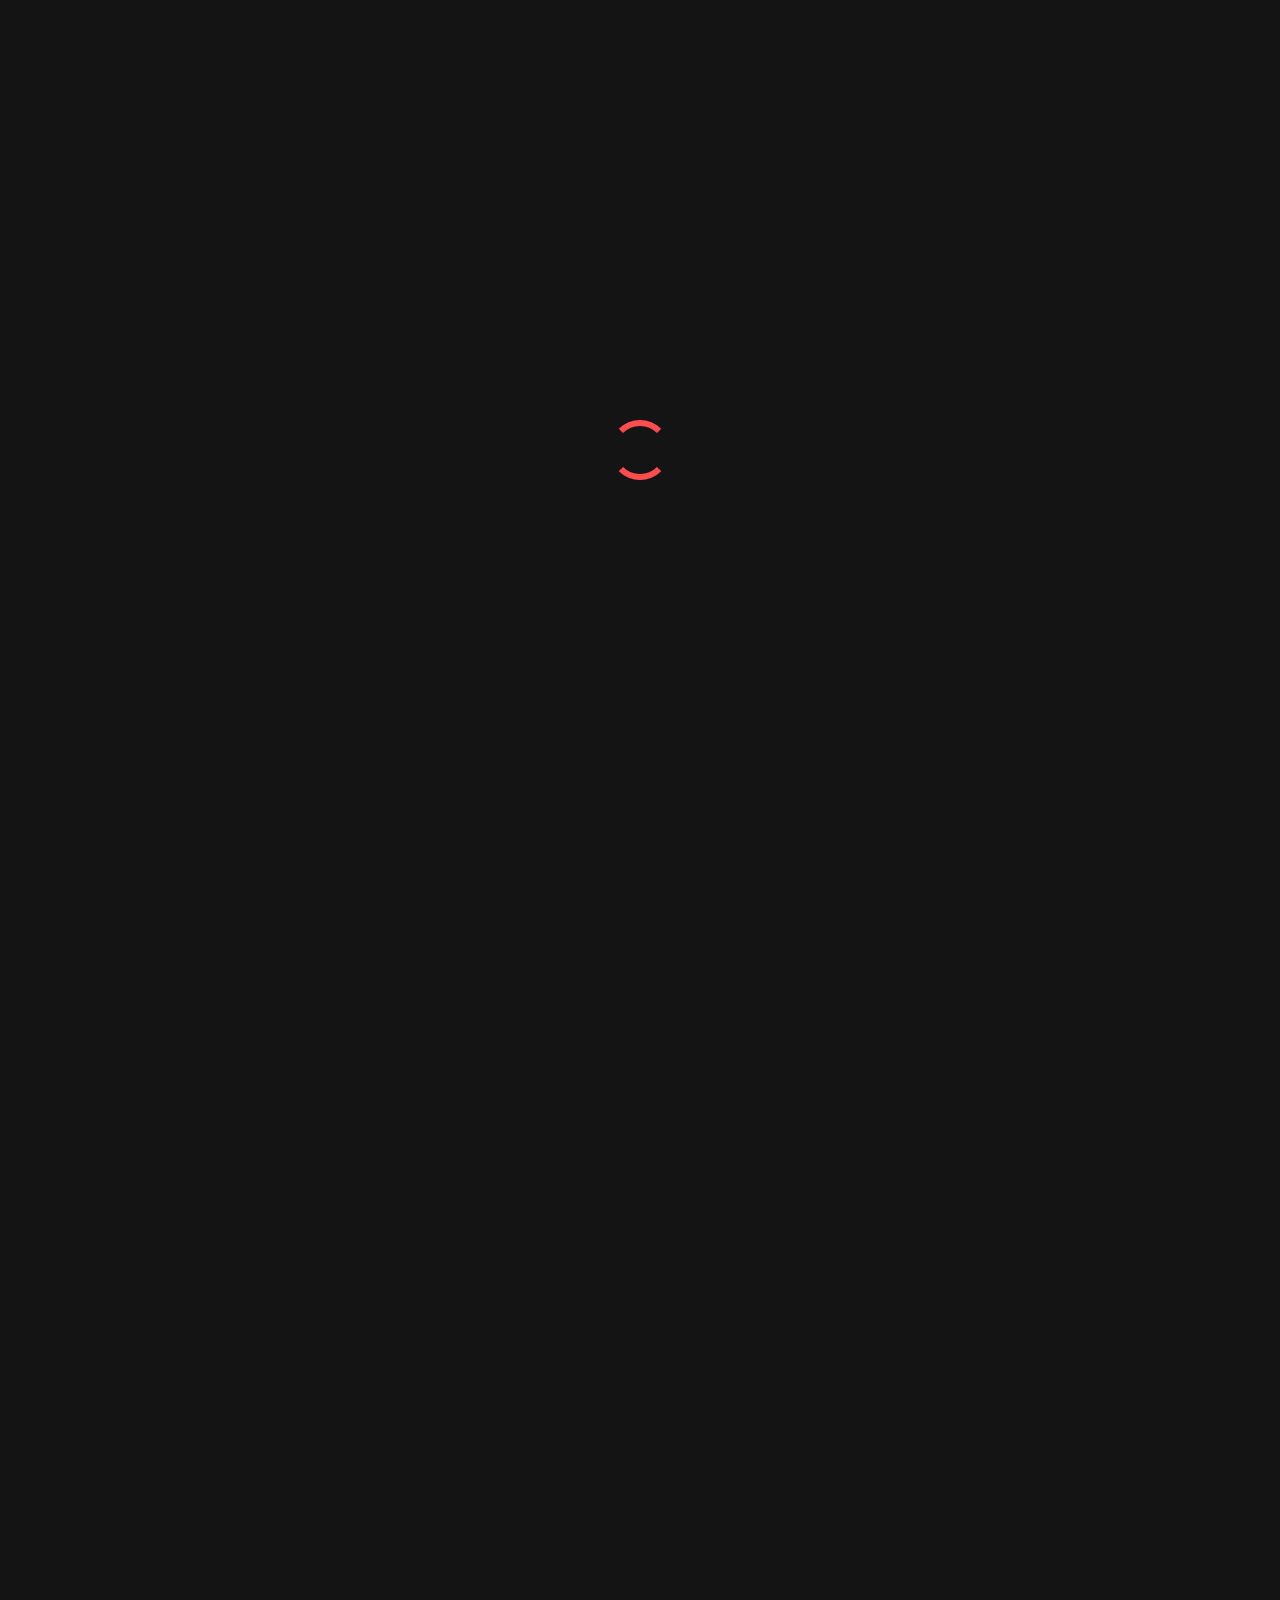
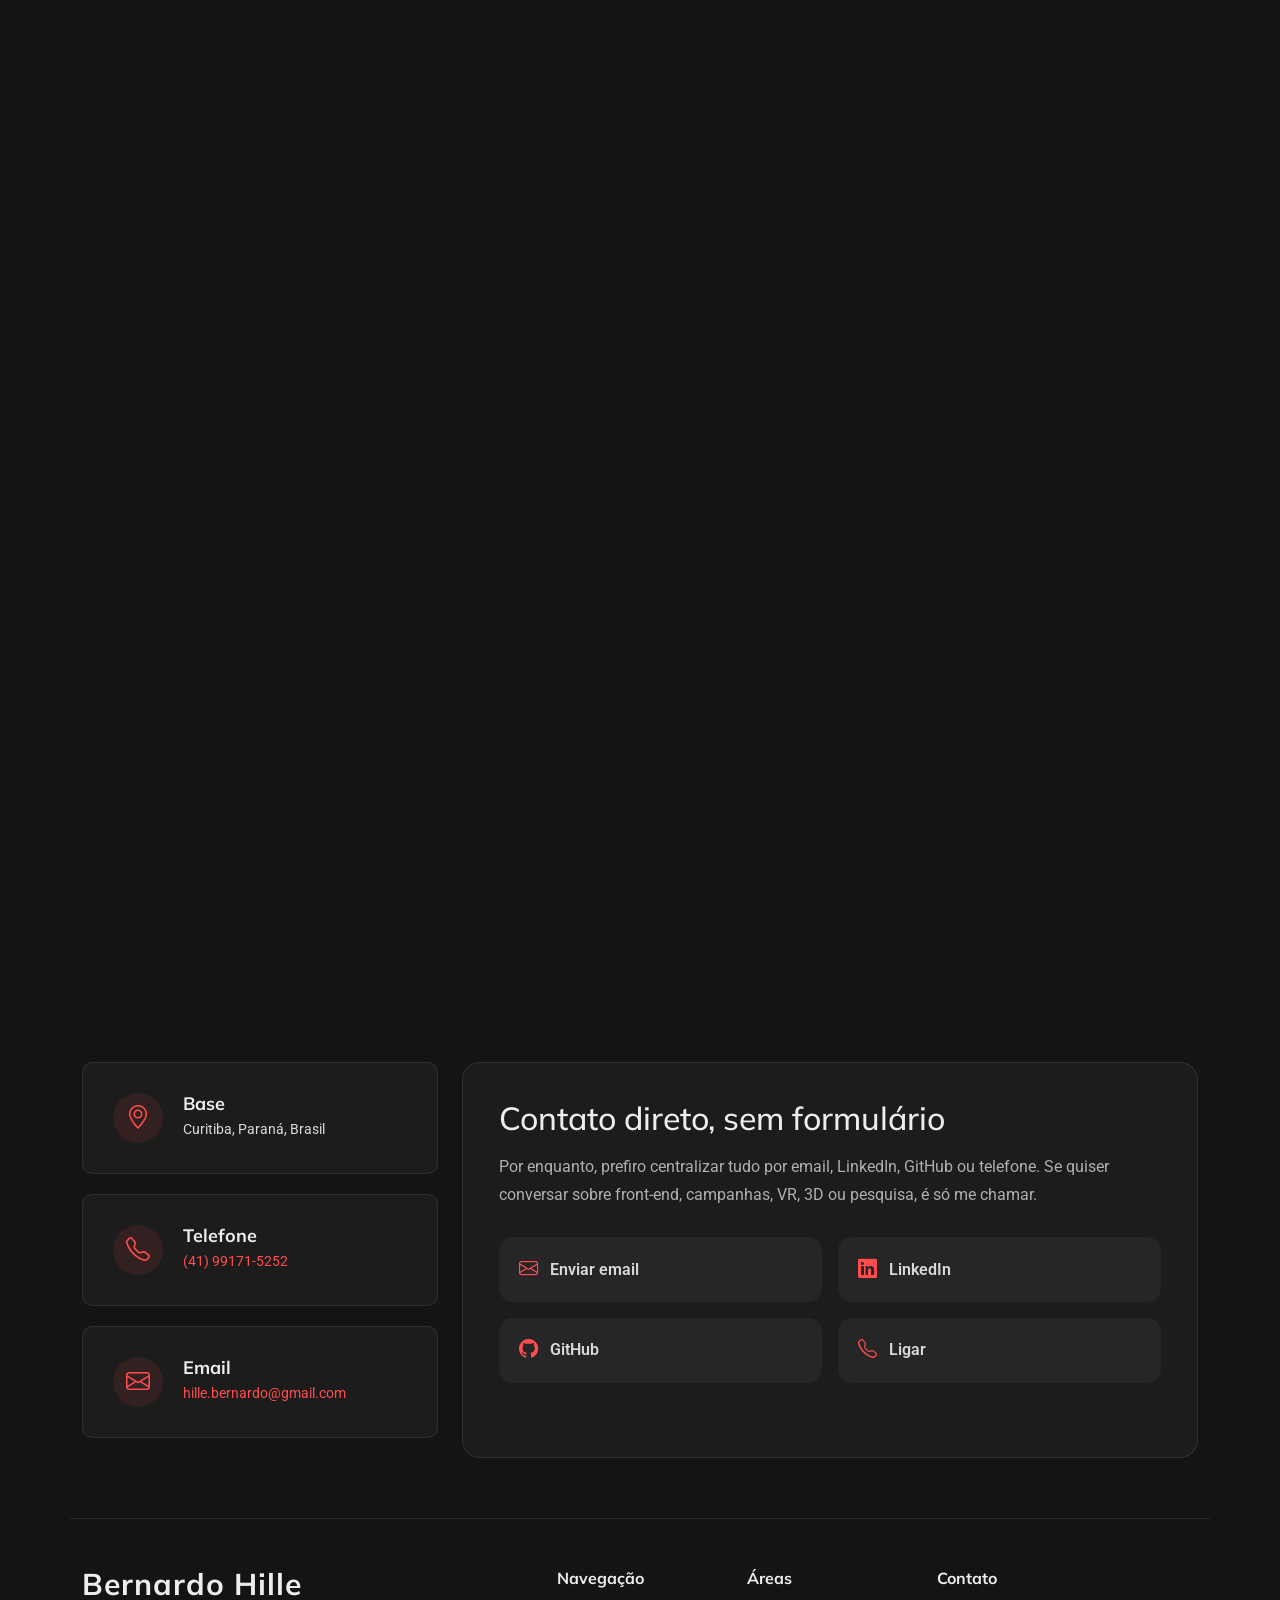
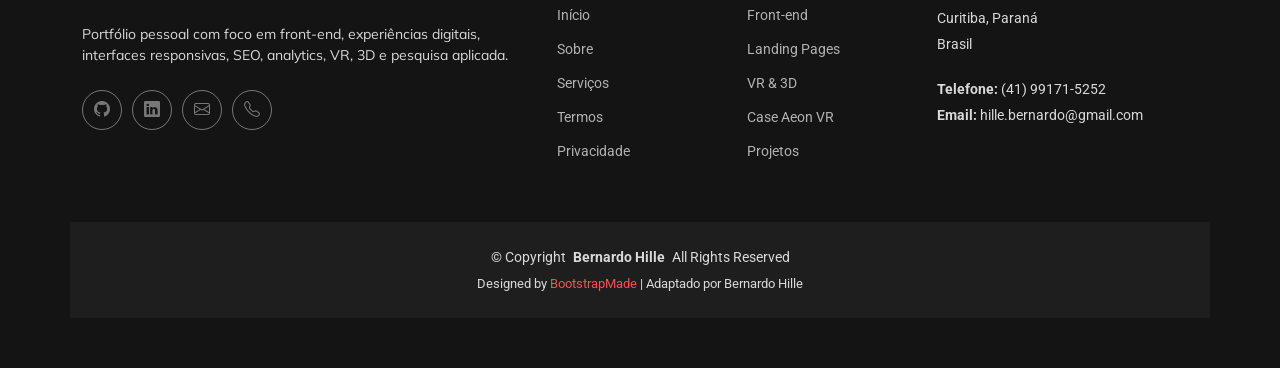
==== index.html @ 758494ef "Migra portfólio para estrutura estática completa Organiza assets, páginas auxiliares, vendors e case" ====
<!DOCTYPE html>
<html lang="pt-BR">

<head>
  <meta charset="utf-8">
  <meta content="width=device-width, initial-scale=1.0" name="viewport">
  <title>Bernardo Hille | Portfólio</title>
  <meta name="description" content="Portfólio de Bernardo Hille, desenvolvedor front-end com foco em React, Next.js, experiências web, VR, 3D e pesquisa aplicada.">
  <meta name="keywords" content="Bernardo Hille, portfólio, front-end, React, Next.js, VR, 3D, SEO, analytics">

  <link href="assets/img/favicon.png" rel="icon">
  <link href="assets/img/apple-touch-icon.png" rel="apple-touch-icon">

  <link href="https://fonts.googleapis.com" rel="preconnect">
  <link href="https://fonts.gstatic.com" rel="preconnect" crossorigin>
  <link href="https://fonts.googleapis.com/css2?family=Roboto:ital,wght@0,100;0,300;0,400;0,500;0,700;0,900;1,100;1,300;1,400;1,500;1,700;1,900&family=Raleway:ital,wght@0,100;0,200;0,300;0,400;0,500;0,600;0,700;0,800;0,900;1,100;1,200;1,300;1,400;1,500;1,600;1,700;1,800;1,900&family=Mulish:ital,wght@0,200;0,300;0,400;0,500;0,600;0,700;0,800;0,900;1,200;1,300;1,400;1,500;1,600;1,700;1,800;1,900&display=swap" rel="stylesheet">

  <link href="assets/vendor/bootstrap/css/bootstrap.min.css" rel="stylesheet">
  <link href="assets/vendor/bootstrap-icons/bootstrap-icons.css" rel="stylesheet">
  <link href="assets/vendor/aos/aos.css" rel="stylesheet">
  <link href="assets/vendor/glightbox/css/glightbox.min.css" rel="stylesheet">
  <link href="assets/vendor/swiper/swiper-bundle.min.css" rel="stylesheet">
  <link href="assets/css/main.css" rel="stylesheet">

  <!-- =======================================================
  * Template Name: Craftivo
  * Template URL: https://bootstrapmade.com/craftivo-bootstrap-portfolio-template/
  * Updated: Oct 04 2025 with Bootstrap v5.3.8
  * Author: BootstrapMade.com
  * License: https://bootstrapmade.com/license/
  ======================================================== -->
</head>

<body class="index-page">

  <header id="header" class="header d-flex align-items-center fixed-top">
    <div class="container-fluid container-xl position-relative d-flex align-items-center">

      <a href="index.html" class="logo d-flex align-items-center me-auto">
        <h1 class="sitename">Bernardo Hille</h1>
      </a>

      <nav id="navmenu" class="navmenu">
        <ul>
          <li><a href="#hero" class="active">Início</a></li>
          <li><a href="#about">Sobre</a></li>
          <li><a href="#resume">Experiência</a></li>
          <li><a href="#services">Serviços</a></li>
          <li><a href="#portfolio">Projetos</a></li>
          <li><a href="#contact">Contato</a></li>
        </ul>
        <i class="mobile-nav-toggle d-xl-none bi bi-list"></i>
      </nav>

      <a class="btn-getstarted" href="#contact">Falar comigo</a>

    </div>
  </header>

  <main class="main">

    <section id="hero" class="hero section dark-background">
      <img src="assets/img/profile/bernardo-hero.png" alt="Bernardo Hille" data-aos="fade-in">

      <div class="container" data-aos="fade-up" data-aos-delay="100">
        <div class="row justify-content-center">
          <div class="col-lg-8 text-center">
            <h2>Bernardo Hille</h2>
            <p>Sou <span class="typed" data-typed-items="Desenvolvedor Front-end, especialista em React e Next.js, criador de experiências web e VR, pesquisador em 3D"></span><span class="typed-cursor" aria-hidden="true"></span></p>
            <div class="social-links">
              <a href="https://github.com/BernardoHille" target="_blank" rel="noreferrer"><i class="bi bi-github"></i></a>
              <a href="https://www.linkedin.com/in/bernardo-hille-b440221bb/" target="_blank" rel="noreferrer"><i class="bi bi-linkedin"></i></a>
              <a href="mailto:hille.bernardo@gmail.com"><i class="bi bi-envelope"></i></a>
              <a href="tel:+5541991715252"><i class="bi bi-telephone"></i></a>
            </div>
          </div>
        </div>
      </div>
    </section>

    <section id="about" class="about section">
      <div class="container section-title" data-aos="fade-up">
        <span class="subtitle">Sobre mim</span>
        <h2>Sobre mim</h2>
        <p>Desenvolvedor front-end com foco em interfaces responsivas, performance, SEO, analytics e experiências digitais que conectam produto, pesquisa e interatividade.</p>
      </div>

      <div class="container" data-aos="fade-up" data-aos-delay="100">
        <div class="row gy-5">
          <div class="col-lg-4" data-aos="zoom-in" data-aos-delay="150">
            <div class="profile-card">
              <div class="profile-header">
                <div class="profile-avatar">
                  <img src="assets/img/profile/bernardo-profile.png" class="img-fluid" alt="Bernardo Hille">
                  <div class="status-indicator"></div>
                </div>
                <h3>Bernardo Hille</h3>
                <span class="role">Front-end Developer &amp; Game Designer</span>
              </div>

              <div class="profile-stats">
                <div class="stat-item">
                  <h4>7</h4>
                  <p>Projetos em destaque</p>
                </div>
                <div class="stat-item">
                  <h4>3+</h4>
                  <p>Anos de experiência</p>
                </div>
                <div class="stat-item">
                  <h4>2</h4>
                  <p>Pesquisas científicas</p>
                </div>
              </div>

              <div class="profile-actions">
                <a href="#contact" class="btn-primary"><i class="bi bi-clock-history"></i> CV em breve</a>
                <a href="#contact" class="btn-secondary"><i class="bi bi-envelope"></i> Contato</a>
              </div>

              <div class="social-connect">
                <a href="https://www.linkedin.com/in/bernardo-hille-b440221bb/" target="_blank" rel="noreferrer"><i class="bi bi-linkedin"></i></a>
                <a href="https://github.com/BernardoHille" target="_blank" rel="noreferrer"><i class="bi bi-github"></i></a>
                <a href="mailto:hille.bernardo@gmail.com"><i class="bi bi-envelope"></i></a>
                <a href="tel:+5541991715252"><i class="bi bi-telephone"></i></a>
              </div>
            </div>
          </div>

          <div class="col-lg-8" data-aos="fade-left" data-aos-delay="200">
            <div class="content-wrapper">
              <div class="bio-section">
                <div class="section-tag">Perfil</div>
                <h2>Construindo experiências digitais para web, VR e pesquisa aplicada</h2>
                <p>Construo interfaces responsivas e de alta performance. Na AeonVR, desenvolvo experiências web e VR com React, Next.js, integrações com APIs e fluxos conectados a dados em tempo real.</p>
                <p>Na UFPR, pesquiso Gaussian Splatting e fotogrametria 3D, conectando desenvolvimento front-end, computação gráfica e projetos acadêmicos com aplicação prática.</p>
              </div>

              <div class="details-grid">
                <div class="detail-item" data-aos="fade-up" data-aos-delay="250">
                  <i class="bi bi-briefcase"></i>
                  <div class="detail-content">
                    <span>Experiência</span>
                    <strong>3+ anos</strong>
                  </div>
                </div>

                <div class="detail-item" data-aos="fade-up" data-aos-delay="300">
                  <i class="bi bi-mortarboard"></i>
                  <div class="detail-content">
                    <span>Formação</span>
                    <strong>UFPR e PUCPR</strong>
                  </div>
                </div>

                <div class="detail-item" data-aos="fade-up" data-aos-delay="350">
                  <i class="bi bi-geo-alt"></i>
                  <div class="detail-content">
                    <span>Base</span>
                    <strong>Curitiba, Paraná</strong>
                  </div>
                </div>

                <div class="detail-item" data-aos="fade-up" data-aos-delay="100">
                  <i class="bi bi-envelope"></i>
                  <div class="detail-content">
                    <span>Email</span>
                    <strong>hille.bernardo@gmail.com</strong>
                  </div>
                </div>

                <div class="detail-item" data-aos="fade-up" data-aos-delay="150">
                  <i class="bi bi-phone"></i>
                  <div class="detail-content">
                    <span>Telefone</span>
                    <strong>(41) 99171-5252</strong>
                  </div>
                </div>

                <div class="detail-item" data-aos="fade-up" data-aos-delay="200">
                  <i class="bi bi-calendar-check"></i>
                  <div class="detail-content">
                    <span>Disponibilidade</span>
                    <strong>Disponível para oportunidades</strong>
                  </div>
                </div>
              </div>

              <div class="skills-showcase" data-aos="fade-up" data-aos-delay="250">
                <div class="section-tag">Core Skills</div>
                <h3>Competências técnicas</h3>

                <div class="skills-list skills-animation">
                  <div class="skill-item">
                    <div class="skill-info">
                      <span class="skill-name">React &amp; Next.js</span>
                      <span class="skill-percent">95%</span>
                    </div>
                    <div class="progress">
                      <div class="progress-bar" role="progressbar" aria-valuenow="95" aria-valuemin="0" aria-valuemax="100"></div>
                    </div>
                  </div>

                  <div class="skill-item">
                    <div class="skill-info">
                      <span class="skill-name">TypeScript &amp; APIs REST</span>
                      <span class="skill-percent">90%</span>
                    </div>
                    <div class="progress">
                      <div class="progress-bar" role="progressbar" aria-valuenow="90" aria-valuemin="0" aria-valuemax="100"></div>
                    </div>
                  </div>

                  <div class="skill-item">
                    <div class="skill-info">
                      <span class="skill-name">SEO &amp; Analytics</span>
                      <span class="skill-percent">88%</span>
                    </div>
                    <div class="progress">
                      <div class="progress-bar" role="progressbar" aria-valuenow="88" aria-valuemin="0" aria-valuemax="100"></div>
                    </div>
                  </div>

                  <div class="skill-item">
                    <div class="skill-info">
                      <span class="skill-name">VR, Unreal Engine &amp; Blender</span>
                      <span class="skill-percent">85%</span>
                    </div>
                    <div class="progress">
                      <div class="progress-bar" role="progressbar" aria-valuenow="85" aria-valuemin="0" aria-valuemax="100"></div>
                    </div>
                  </div>

                  <div class="skill-item">
                    <div class="skill-info">
                      <span class="skill-name">Firebase, SQL &amp; Prisma</span>
                      <span class="skill-percent">82%</span>
                    </div>
                    <div class="progress">
                      <div class="progress-bar" role="progressbar" aria-valuenow="82" aria-valuemin="0" aria-valuemax="100"></div>
                    </div>
                  </div>
                </div>
              </div>
            </div>
          </div>
        </div>
      </div>
    </section>

    <section id="resume" class="resume section">
      <div class="container section-title" data-aos="fade-up">
        <span class="subtitle">Experiência</span>
        <h2>Experiência &amp; formação</h2>
        <p>Minha trajetória mistura front-end de produção, marketing digital, documentação técnica, realidade virtual e pesquisa acadêmica aplicada.</p>
      </div>

      <div class="container" data-aos="fade-up" data-aos-delay="100">
        <div class="row gy-5">
          <div class="col-lg-6">
            <div class="experience-section">
              <div class="section-header" data-aos="fade-right" data-aos-delay="200">
                <div class="header-content">
                  <span class="section-badge">Experiência</span>
                  <h2>Jornada profissional</h2>
                  <p>Projetos com foco em interfaces robustas, campanhas digitais, integrações com APIs e experiências imersivas.</p>
                </div>
              </div>

              <div class="experience-cards">
                <div class="exp-card featured" data-aos="zoom-in" data-aos-delay="300">
                  <div class="card-header">
                    <div class="company-logo">
                      <i class="bi bi-badge-vr"></i>
                    </div>
                    <div class="period-badge">Atual</div>
                  </div>
                  <div class="card-body">
                    <h3>Desenvolvedor Front-end</h3>
                    <p class="company-name">Aeon VR - Curitiba, PR</p>
                    <span class="duration">Novembro 2024 - Presente</span>
                    <p class="description">Interfaces em Next.js + React, autenticação, consumo de dados, experiências VR imersivas com Unreal Engine 5 e integração com Firebase Realtime Database.</p>
                    <div class="skills-tags">
                      <span class="skill-tag">Next.js</span>
                      <span class="skill-tag">React</span>
                      <span class="skill-tag">UE5</span>
                    </div>
                  </div>
                </div>

                <div class="exp-card" data-aos="zoom-in" data-aos-delay="350">
                  <div class="card-header">
                    <div class="company-logo">
                      <i class="bi bi-megaphone"></i>
                    </div>
                  </div>
                  <div class="card-body">
                    <h3>Desenvolvedor Front-end</h3>
                    <p class="company-name">Ninho Digital | Agência - Remoto</p>
                    <span class="duration">Dezembro 2023 - Novembro 2024</span>
                    <p class="description">Criação de landing pages e hotsites para clientes como Sistema Positivo, Kalunga e Mercado Livre, com foco em performance, SEO e analytics.</p>
                  </div>
                </div>

                <div class="exp-card" data-aos="zoom-in" data-aos-delay="400">
                  <div class="card-header">
                    <div class="company-logo">
                      <i class="bi bi-journal-text"></i>
                    </div>
                  </div>
                  <div class="card-body">
                    <h3>Suporte de TI | Documentação</h3>
                    <p class="company-name">CIGAM Software de Gestão - Remoto</p>
                    <span class="duration">Junho 2023 - Dezembro 2023</span>
                    <p class="description">Produção de manuais, tutoriais, suporte técnico e padronização de fluxos para um dos maiores ERPs do Brasil.</p>
                  </div>
                </div>

                <div class="exp-card" data-aos="zoom-in" data-aos-delay="450">
                  <div class="card-header">
                    <div class="company-logo">
                      <i class="bi bi-window"></i>
                    </div>
                  </div>
                  <div class="card-body">
                    <h3>Desenvolvedor Front-end</h3>
                    <p class="company-name">THS Distribuidora - Curitiba, PR</p>
                    <span class="duration">Março 2022 - Maio 2023</span>
                    <p class="description">Manutenção de páginas e sistemas internos com foco em UI, responsividade e integração de formulários.</p>
                  </div>
                </div>
              </div>
            </div>
          </div>

          <div class="col-lg-6">
            <div class="education-section">
              <div class="section-header" data-aos="fade-left" data-aos-delay="200">
                <div class="header-content">
                  <span class="section-badge">Formação</span>
                  <h2>Base acadêmica e pesquisa</h2>
                  <p>Formação em computação gráfica e mídia digital, com projetos que conectam front-end, VR, fotogrametria e digitalização 3D.</p>
                </div>
              </div>

              <div class="education-timeline" data-aos="fade-left" data-aos-delay="300">
                <div class="timeline-track">
                  <div class="timeline-item">
                    <div class="timeline-marker">
                      <i class="bi bi-mortarboard-fill"></i>
                    </div>
                    <div class="timeline-content">
                      <div class="education-meta">
                        <span class="year-range">Fev 2023 - Presente</span>
                        <span class="degree-level">Graduação</span>
                      </div>
                      <h4>UFPR</h4>
                      <p class="institution">Bacharelado em Expressão Gráfica - Computação Gráfica e Mídia Digital</p>
                      <p class="description">Laboratório de Metaverso, programação, pesquisa e foco paralelo em desenvolvimento front-end com React, Next.js e TypeScript.</p>
                    </div>
                  </div>

                  <div class="timeline-item">
                    <div class="timeline-marker">
                      <i class="bi bi-book"></i>
                    </div>
                    <div class="timeline-content">
                      <div class="education-meta">
                        <span class="year-range">Fev 2018 - Nov 2020</span>
                        <span class="degree-level">Técnico</span>
                      </div>
                      <h4>PUCPR</h4>
                      <p class="institution">Técnico em Informática</p>
                      <p class="description">Formação técnica, robótica de combate e TCC premiado com Smart Vending Machine usando JavaScript e SQL.</p>
                    </div>
                  </div>

                  <div class="timeline-item">
                    <div class="timeline-marker">
                      <i class="bi bi-patch-check-fill"></i>
                    </div>
                    <div class="timeline-content">
                      <div class="education-meta">
                        <span class="year-range">Pesquisa</span>
                        <span class="degree-level">IC</span>
                      </div>
                      <h4>Gaussian Splatting para laboratórios industriais</h4>
                      <p class="institution">UFPR</p>
                      <p class="description">Digitalização de ambientes industriais e estudos aplicados com foco em captura 3D e preservação digital.</p>
                    </div>
                  </div>

                  <div class="timeline-item">
                    <div class="timeline-marker">
                      <i class="bi bi-award-fill"></i>
                    </div>
                    <div class="timeline-content">
                      <div class="education-meta">
                        <span class="year-range">TCC</span>
                        <span class="degree-level">Em andamento</span>
                      </div>
                      <h4>Digitalização 3D de exposições em museus</h4>
                      <p class="institution">UFPR</p>
                      <p class="description">Estudo com fotogrametria e Gaussian Splatting no Museu de Ciências Biológicas da UFPR.</p>
                    </div>
                  </div>
                </div>
              </div>
            </div>
          </div>
        </div>
      </div>
    </section>

    <section id="services" class="services section">
      <div class="container section-title" data-aos="fade-up">
        <span class="subtitle">Serviços</span>
        <h2>O que eu entrego</h2>
        <p>Do front-end de produção à experiência imersiva, combinando código, interface, dados e performance.</p>
      </div>

      <div class="container" data-aos="fade-up" data-aos-delay="100">
        <div class="row gy-4">
          <div class="col-lg-3 col-md-6" data-aos="zoom-in" data-aos-delay="100">
            <div class="service-item featured">
              <div class="featured-tag">Principal</div>
              <div class="icon-wrapper">
                <i class="bi bi-code-slash"></i>
              </div>
              <h4>Front-end Development</h4>
              <p>React, Next.js, TypeScript e interfaces responsivas com performance, acessibilidade e consistência visual.</p>
              <a href="service-details.html" class="read-more">
                <span>Explorar</span>
                <i class="bi bi-arrow-right"></i>
              </a>
            </div>
          </div>

          <div class="col-lg-3 col-md-6" data-aos="zoom-in" data-aos-delay="200">
            <div class="service-item">
              <div class="icon-wrapper">
                <i class="bi bi-layout-text-window-reverse"></i>
              </div>
              <h4>Landing Pages &amp; Hotsites</h4>
              <p>Projetos para campanhas com foco em velocidade, SEO on-page, tags, conversão e analytics.</p>
              <a href="service-details.html" class="read-more">
                <span>Explorar</span>
                <i class="bi bi-arrow-right"></i>
              </a>
            </div>
          </div>

          <div class="col-lg-3 col-md-6" data-aos="zoom-in" data-aos-delay="300">
            <div class="service-item">
              <div class="icon-wrapper">
                <i class="bi bi-badge-vr"></i>
              </div>
              <h4>VR, 3D &amp; Game Design</h4>
              <p>Experiências imersivas com Unreal Engine 5, Blender, OpenXR, Cesium e digitalização 3D.</p>
              <a href="service-details.html" class="read-more">
                <span>Explorar</span>
                <i class="bi bi-arrow-right"></i>
              </a>
            </div>
          </div>

          <div class="col-lg-3 col-md-6" data-aos="zoom-in" data-aos-delay="400">
            <div class="service-item">
              <div class="icon-wrapper">
                <i class="bi bi-shield-check"></i>
              </div>
              <h4>APIs, Auth &amp; Data</h4>
              <p>Integrações REST, autenticação, Firebase, SQL, MySQL, Prisma e fluxos conectados a produto real.</p>
              <a href="service-details.html" class="read-more">
                <span>Explorar</span>
                <i class="bi bi-arrow-right"></i>
              </a>
            </div>
          </div>
        </div>

        <div class="row mt-5">
          <div class="col-12" data-aos="fade-up" data-aos-delay="200">
            <div class="cta-box">
              <div class="row align-items-center">
                <div class="col-lg-8">
                  <h3>Quer tirar uma ideia do papel?</h3>
                  <p>Posso ajudar com interfaces, campanhas digitais, integrações, VR e projetos web que precisam sair da teoria e funcionar.</p>
                </div>
                <div class="col-lg-4 text-lg-end text-center">
                  <a href="#contact" class="cta-btn">Iniciar conversa</a>
                </div>
              </div>
            </div>
          </div>
        </div>
      </div>
    </section>

    <section id="portfolio" class="portfolio section">
      <div class="container section-title" data-aos="fade-up">
        <span class="subtitle">Projetos</span>
        <h2>Projetos em destaque</h2>
        <p>Trabalhos em front-end, campanhas digitais, documentação e experiências imersivas para marcas, startups e pesquisa.</p>
      </div>

      <div class="container" data-aos="fade-up" data-aos-delay="100">
        <div class="isotope-layout" data-default-filter="*" data-layout="masonry" data-sort="original-order">
          <ul class="portfolio-filters isotope-filters" data-aos="fade-up" data-aos-delay="200">
            <li data-filter="*" class="filter-active">Todos</li>
            <li data-filter=".filter-development">Front-end</li>
            <li data-filter=".filter-digital">Campanhas</li>
            <li data-filter=".filter-creative">VR &amp; 3D</li>
            <li data-filter=".filter-strategy">Documentação</li>
          </ul>

          <div class="row gy-4 isotope-container" data-aos="fade-up" data-aos-delay="300">
            <div class="col-lg-4 col-md-6 portfolio-item isotope-item filter-development filter-creative">
              <div class="portfolio-card">
                <div class="portfolio-image-container">
                  <img src="assets/img/portfolio/aeonvr.png" alt="Aeon VR" class="img-fluid" loading="lazy">
                  <div class="portfolio-overlay">
                    <div class="portfolio-info">
                      <span class="project-category">Plataforma Web &amp; VR</span>
                      <h4>Aeon VR</h4>
                    </div>
                    <div class="portfolio-actions">
                      <a href="assets/img/portfolio/aeonvr.png" class="glightbox portfolio-link">
                        <i class="bi bi-plus-lg"></i>
                      </a>
                      <a href="portfolio-details.html" class="portfolio-details">
                        <i class="bi bi-arrow-right"></i>
                      </a>
                    </div>
                  </div>
                </div>
                <div class="portfolio-meta">
                  <div class="project-tags">
                    <span class="tag">Next.js</span>
                    <span class="tag">VR</span>
                  </div>
                  <div class="project-year">2024</div>
                </div>
              </div>
            </div>

            <div class="col-lg-4 col-md-6 portfolio-item isotope-item filter-digital">
              <div class="portfolio-card">
                <div class="portfolio-image-container">
                  <img src="assets/img/portfolio/positivo.png" alt="Sistema Positivo" class="img-fluid" loading="lazy">
                  <div class="portfolio-overlay">
                    <div class="portfolio-info">
                      <span class="project-category">Landing Page</span>
                      <h4>Sistema Positivo</h4>
                    </div>
                    <div class="portfolio-actions">
                      <a href="assets/img/portfolio/positivo.png" class="glightbox portfolio-link">
                        <i class="bi bi-plus-lg"></i>
                      </a>
                      <a href="https://www.sistemapositivo.com.br/" class="portfolio-details" target="_blank" rel="noreferrer">
                        <i class="bi bi-arrow-right"></i>
                      </a>
                    </div>
                  </div>
                </div>
                <div class="portfolio-meta">
                  <div class="project-tags">
                    <span class="tag">SEO</span>
                    <span class="tag">Analytics</span>
                  </div>
                  <div class="project-year">2024</div>
                </div>
              </div>
            </div>

            <div class="col-lg-4 col-md-6 portfolio-item isotope-item filter-digital">
              <div class="portfolio-card">
                <div class="portfolio-image-container">
                  <img src="assets/img/portfolio/kalunga.png" alt="Kalunga" class="img-fluid" loading="lazy">
                  <div class="portfolio-overlay">
                    <div class="portfolio-info">
                      <span class="project-category">Hotsite</span>
                      <h4>Kalunga</h4>
                    </div>
                    <div class="portfolio-actions">
                      <a href="assets/img/portfolio/kalunga.png" class="glightbox portfolio-link">
                        <i class="bi bi-plus-lg"></i>
                      </a>
                      <a href="https://www.kalunga.com.br/" class="portfolio-details" target="_blank" rel="noreferrer">
                        <i class="bi bi-arrow-right"></i>
                      </a>
                    </div>
                  </div>
                </div>
                <div class="portfolio-meta">
                  <div class="project-tags">
                    <span class="tag">Performance</span>
                    <span class="tag">HTML/CSS/JS</span>
                  </div>
                  <div class="project-year">2024</div>
                </div>
              </div>
            </div>

            <div class="col-lg-4 col-md-6 portfolio-item isotope-item filter-digital">
              <div class="portfolio-card">
                <div class="portfolio-image-container">
                  <img src="assets/img/portfolio/mercadolivre.png" alt="Mercado Livre" class="img-fluid" loading="lazy">
                  <div class="portfolio-overlay">
                    <div class="portfolio-info">
                      <span class="project-category">Campanha Digital</span>
                      <h4>Mercado Livre</h4>
                    </div>
                    <div class="portfolio-actions">
                      <a href="assets/img/portfolio/mercadolivre.png" class="glightbox portfolio-link">
                        <i class="bi bi-plus-lg"></i>
                      </a>
                      <a href="https://www.mercadolivre.com.br/" class="portfolio-details" target="_blank" rel="noreferrer">
                        <i class="bi bi-arrow-right"></i>
                      </a>
                    </div>
                  </div>
                </div>
                <div class="portfolio-meta">
                  <div class="project-tags">
                    <span class="tag">Conversão</span>
                    <span class="tag">E-commerce</span>
                  </div>
                  <div class="project-year">2024</div>
                </div>
              </div>
            </div>

            <div class="col-lg-4 col-md-6 portfolio-item isotope-item filter-digital">
              <div class="portfolio-card">
                <div class="portfolio-image-container">
                  <img src="assets/img/portfolio/ninho.png" alt="Ninho Digital" class="img-fluid" loading="lazy">
                  <div class="portfolio-overlay">
                    <div class="portfolio-info">
                      <span class="project-category">Agência &amp; Multi-cliente</span>
                      <h4>Ninho Digital</h4>
                    </div>
                    <div class="portfolio-actions">
                      <a href="assets/img/portfolio/ninho.png" class="glightbox portfolio-link">
                        <i class="bi bi-plus-lg"></i>
                      </a>
                      <a href="https://ninho.digital/" class="portfolio-details" target="_blank" rel="noreferrer">
                        <i class="bi bi-arrow-right"></i>
                      </a>
                    </div>
                  </div>
                </div>
                <div class="portfolio-meta">
                  <div class="project-tags">
                    <span class="tag">SEO</span>
                    <span class="tag">Agência</span>
                  </div>
                  <div class="project-year">2024</div>
                </div>
              </div>
            </div>

            <div class="col-lg-4 col-md-6 portfolio-item isotope-item filter-strategy">
              <div class="portfolio-card">
                <div class="portfolio-image-container">
                  <img src="assets/img/portfolio/cigam.png" alt="CIGAM" class="img-fluid" loading="lazy">
                  <div class="portfolio-overlay">
                    <div class="portfolio-info">
                      <span class="project-category">Documentação &amp; ERP</span>
                      <h4>CIGAM</h4>
                    </div>
                    <div class="portfolio-actions">
                      <a href="assets/img/portfolio/cigam.png" class="glightbox portfolio-link">
                        <i class="bi bi-plus-lg"></i>
                      </a>
                      <a href="https://www.cigam.com.br/" class="portfolio-details" target="_blank" rel="noreferrer">
                        <i class="bi bi-arrow-right"></i>
                      </a>
                    </div>
                  </div>
                </div>
                <div class="portfolio-meta">
                  <div class="project-tags">
                    <span class="tag">ERP</span>
                    <span class="tag">Suporte</span>
                  </div>
                  <div class="project-year">2023</div>
                </div>
              </div>
            </div>

            <div class="col-lg-4 col-md-6 portfolio-item isotope-item filter-development">
              <div class="portfolio-card">
                <div class="portfolio-image-container">
                  <img src="assets/img/portfolio/ths.png" alt="THS Distribuidora" class="img-fluid" loading="lazy">
                  <div class="portfolio-overlay">
                    <div class="portfolio-info">
                      <span class="project-category">UI &amp; Responsividade</span>
                      <h4>THS Distribuidora</h4>
                    </div>
                    <div class="portfolio-actions">
                      <a href="assets/img/portfolio/ths.png" class="glightbox portfolio-link">
                        <i class="bi bi-plus-lg"></i>
                      </a>
                      <a href="https://www.ths.com.br/" class="portfolio-details" target="_blank" rel="noreferrer">
                        <i class="bi bi-arrow-right"></i>
                      </a>
                    </div>
                  </div>
                </div>
                <div class="portfolio-meta">
                  <div class="project-tags">
                    <span class="tag">UI</span>
                    <span class="tag">Front-end</span>
                  </div>
                  <div class="project-year">2023</div>
                </div>
              </div>
            </div>
          </div>
        </div>

        <div class="portfolio-bottom" data-aos="fade-up" data-aos-delay="400">
          <div class="row align-items-center">
            <div class="col-lg-8">
              <h3>Quer ver mais contexto?</h3>
              <p>Posso compartilhar detalhes de stack, processo, decisões técnicas e resultados de cada projeto em uma conversa direta.</p>
            </div>
            <div class="col-lg-4 text-lg-end">
              <a href="#contact" class="btn btn-accent">Vamos conversar</a>
            </div>
          </div>
        </div>
      </div>
    </section>

    <section id="contact" class="contact section">
      <div class="container section-title" data-aos="fade-up">
        <span class="subtitle">Contato</span>
        <h2>Vamos conversar</h2>
        <p>Se você tem um projeto, vaga, parceria ou pesquisa em andamento, pode me chamar pelos canais abaixo.</p>
      </div>

      <div class="container">
        <div class="row gy-4">
          <div class="col-lg-4">
            <div class="info-item">
              <div class="icon-wrapper">
                <i class="bi bi-geo-alt"></i>
              </div>
              <div>
                <h3>Base</h3>
                <p>Curitiba, Paraná, Brasil</p>
              </div>
            </div>

            <div class="info-item">
              <div class="icon-wrapper">
                <i class="bi bi-telephone"></i>
              </div>
              <div>
                <h3>Telefone</h3>
                <p><a href="tel:+5541991715252">(41) 99171-5252</a></p>
              </div>
            </div>

            <div class="info-item">
              <div class="icon-wrapper">
                <i class="bi bi-envelope"></i>
              </div>
              <div>
                <h3>Email</h3>
                <p><a href="mailto:hille.bernardo@gmail.com">hille.bernardo@gmail.com</a></p>
              </div>
            </div>
          </div>

          <div class="col-lg-8">
            <div class="contact-direct-card">
              <h3>Contato direto, sem formulário</h3>
              <p>Por enquanto, prefiro centralizar tudo por email, LinkedIn, GitHub ou telefone. Se quiser conversar sobre front-end, campanhas, VR, 3D ou pesquisa, é só me chamar.</p>
              <div class="contact-direct-grid">
                <a href="mailto:hille.bernardo@gmail.com" class="contact-direct-link">
                  <i class="bi bi-envelope"></i>
                  <span>Enviar email</span>
                </a>
                <a href="https://www.linkedin.com/in/bernardo-hille-b440221bb/" target="_blank" rel="noreferrer" class="contact-direct-link">
                  <i class="bi bi-linkedin"></i>
                  <span>LinkedIn</span>
                </a>
                <a href="https://github.com/BernardoHille" target="_blank" rel="noreferrer" class="contact-direct-link">
                  <i class="bi bi-github"></i>
                  <span>GitHub</span>
                </a>
                <a href="tel:+5541991715252" class="contact-direct-link">
                  <i class="bi bi-telephone"></i>
                  <span>Ligar</span>
                </a>
              </div>
            </div>
          </div>
        </div>
      </div>
    </section>

  </main>

  <footer id="footer" class="footer">
    <div class="container footer-top">
      <div class="row gy-4">
        <div class="col-lg-5 col-md-12 footer-about">
          <a href="index.html" class="logo d-flex align-items-center">
            <span class="sitename">Bernardo Hille</span>
          </a>
          <p>Portfólio pessoal com foco em front-end, experiências digitais, interfaces responsivas, SEO, analytics, VR, 3D e pesquisa aplicada.</p>
          <div class="social-links d-flex mt-4">
            <a href="https://github.com/BernardoHille" target="_blank" rel="noreferrer"><i class="bi bi-github"></i></a>
            <a href="https://www.linkedin.com/in/bernardo-hille-b440221bb/" target="_blank" rel="noreferrer"><i class="bi bi-linkedin"></i></a>
            <a href="mailto:hille.bernardo@gmail.com"><i class="bi bi-envelope"></i></a>
            <a href="tel:+5541991715252"><i class="bi bi-telephone"></i></a>
          </div>
        </div>

        <div class="col-lg-2 col-6 footer-links">
          <h4>Navegação</h4>
          <ul>
            <li><a href="#hero">Início</a></li>
            <li><a href="#about">Sobre</a></li>
            <li><a href="#services">Serviços</a></li>
            <li><a href="terms.html">Termos</a></li>
            <li><a href="privacy.html">Privacidade</a></li>
          </ul>
        </div>

        <div class="col-lg-2 col-6 footer-links">
          <h4>Áreas</h4>
          <ul>
            <li><a href="service-details.html">Front-end</a></li>
            <li><a href="service-details.html">Landing Pages</a></li>
            <li><a href="service-details.html">VR &amp; 3D</a></li>
            <li><a href="portfolio-details.html">Case Aeon VR</a></li>
            <li><a href="#portfolio">Projetos</a></li>
          </ul>
        </div>

        <div class="col-lg-3 col-md-12 footer-contact text-center text-md-start">
          <h4>Contato</h4>
          <p>Curitiba, Paraná</p>
          <p>Brasil</p>
          <p class="mt-4"><strong>Telefone:</strong> <span>(41) 99171-5252</span></p>
          <p><strong>Email:</strong> <span>hille.bernardo@gmail.com</span></p>
        </div>
      </div>
    </div>

    <div class="container copyright text-center mt-4">
      <p>© <span>Copyright</span> <strong class="px-1 sitename">Bernardo Hille</strong> <span>All Rights Reserved</span></p>
      <div class="credits">
        Designed by <a href="https://bootstrapmade.com/">BootstrapMade</a> | Adaptado por Bernardo Hille
      </div>
    </div>
  </footer>

  <a href="#" id="scroll-top" class="scroll-top d-flex align-items-center justify-content-center"><i class="bi bi-arrow-up-short"></i></a>
  <div id="preloader"></div>

  <script src="assets/vendor/bootstrap/js/bootstrap.bundle.min.js"></script>
  <script src="assets/vendor/php-email-form/validate.js"></script>
  <script src="assets/vendor/aos/aos.js"></script>
  <script src="assets/vendor/typed.js/typed.umd.js"></script>
  <script src="assets/vendor/waypoints/noframework.waypoints.js"></script>
  <script src="assets/vendor/glightbox/js/glightbox.min.js"></script>
  <script src="assets/vendor/imagesloaded/imagesloaded.pkgd.min.js"></script>
  <script src="assets/vendor/isotope-layout/isotope.pkgd.min.js"></script>
  <script src="assets/vendor/swiper/swiper-bundle.min.js"></script>
  <script src="assets/js/main.js"></script>

</body>

</html>
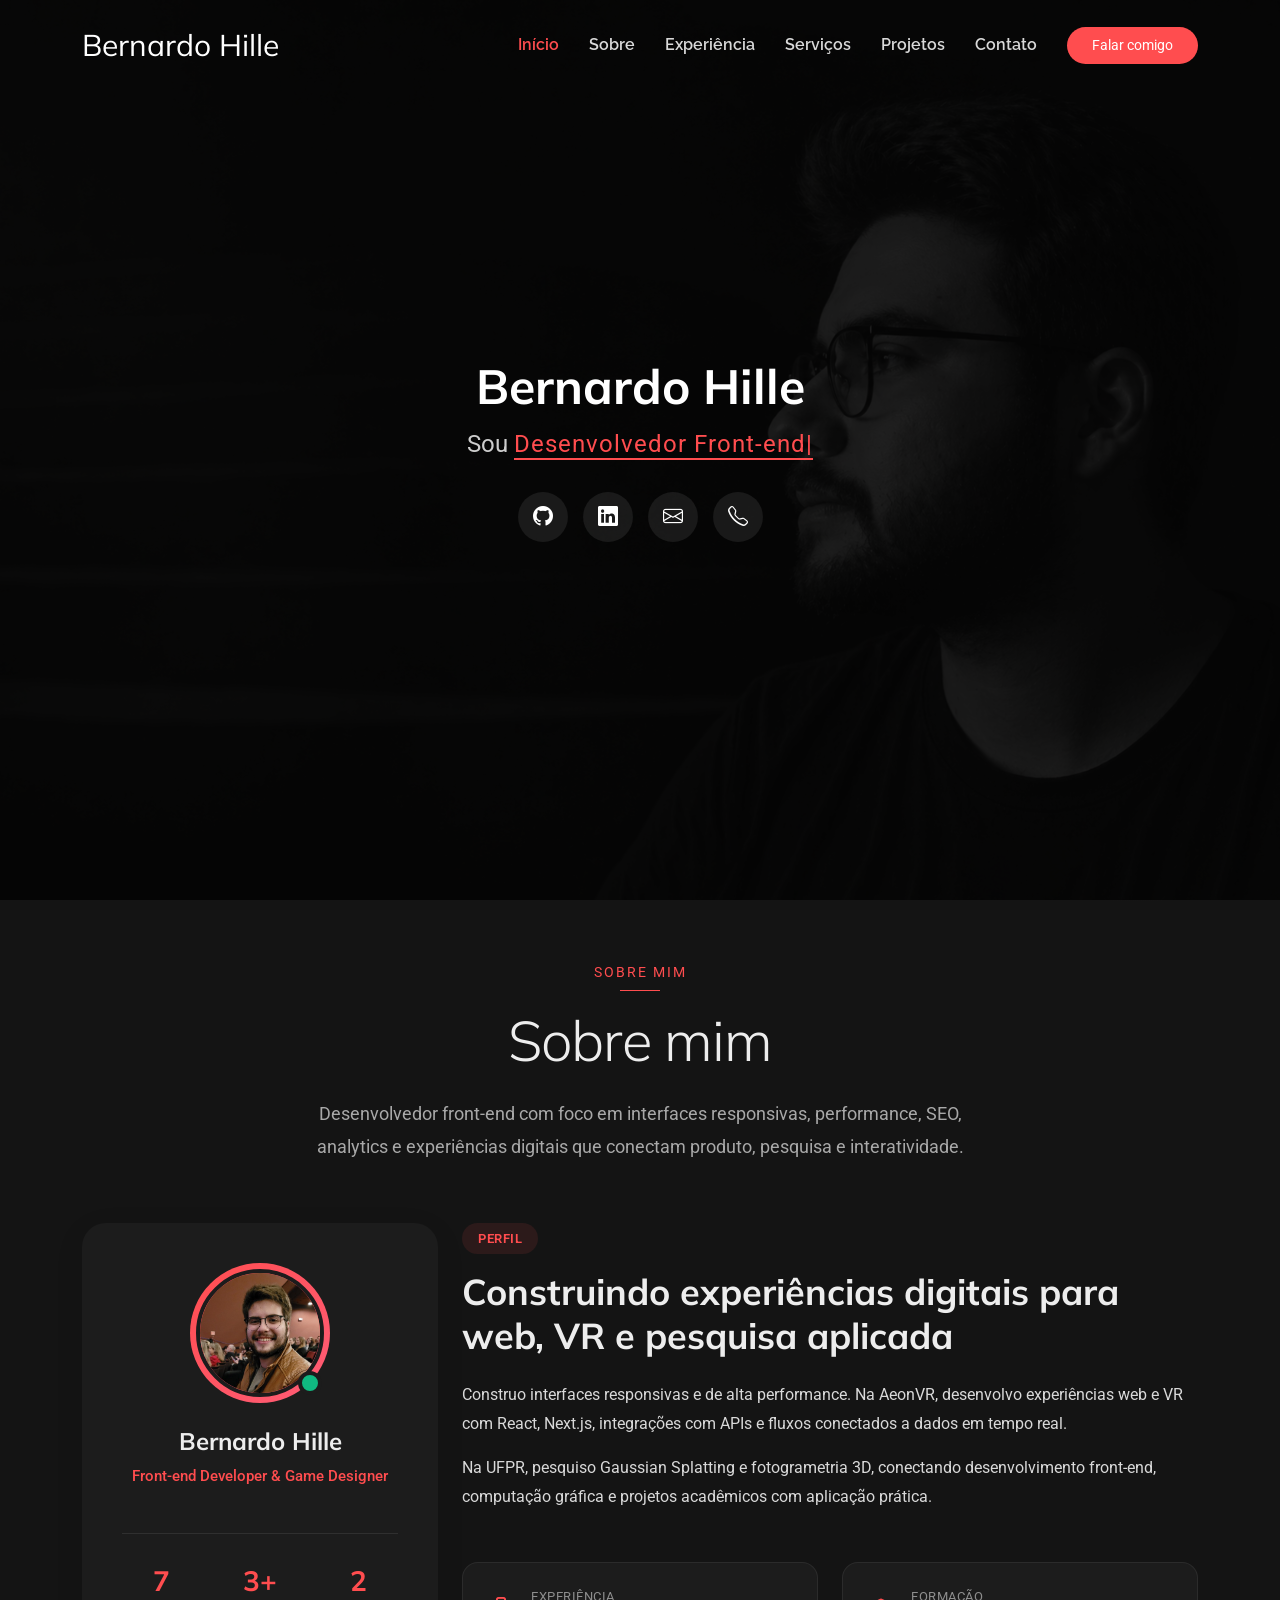
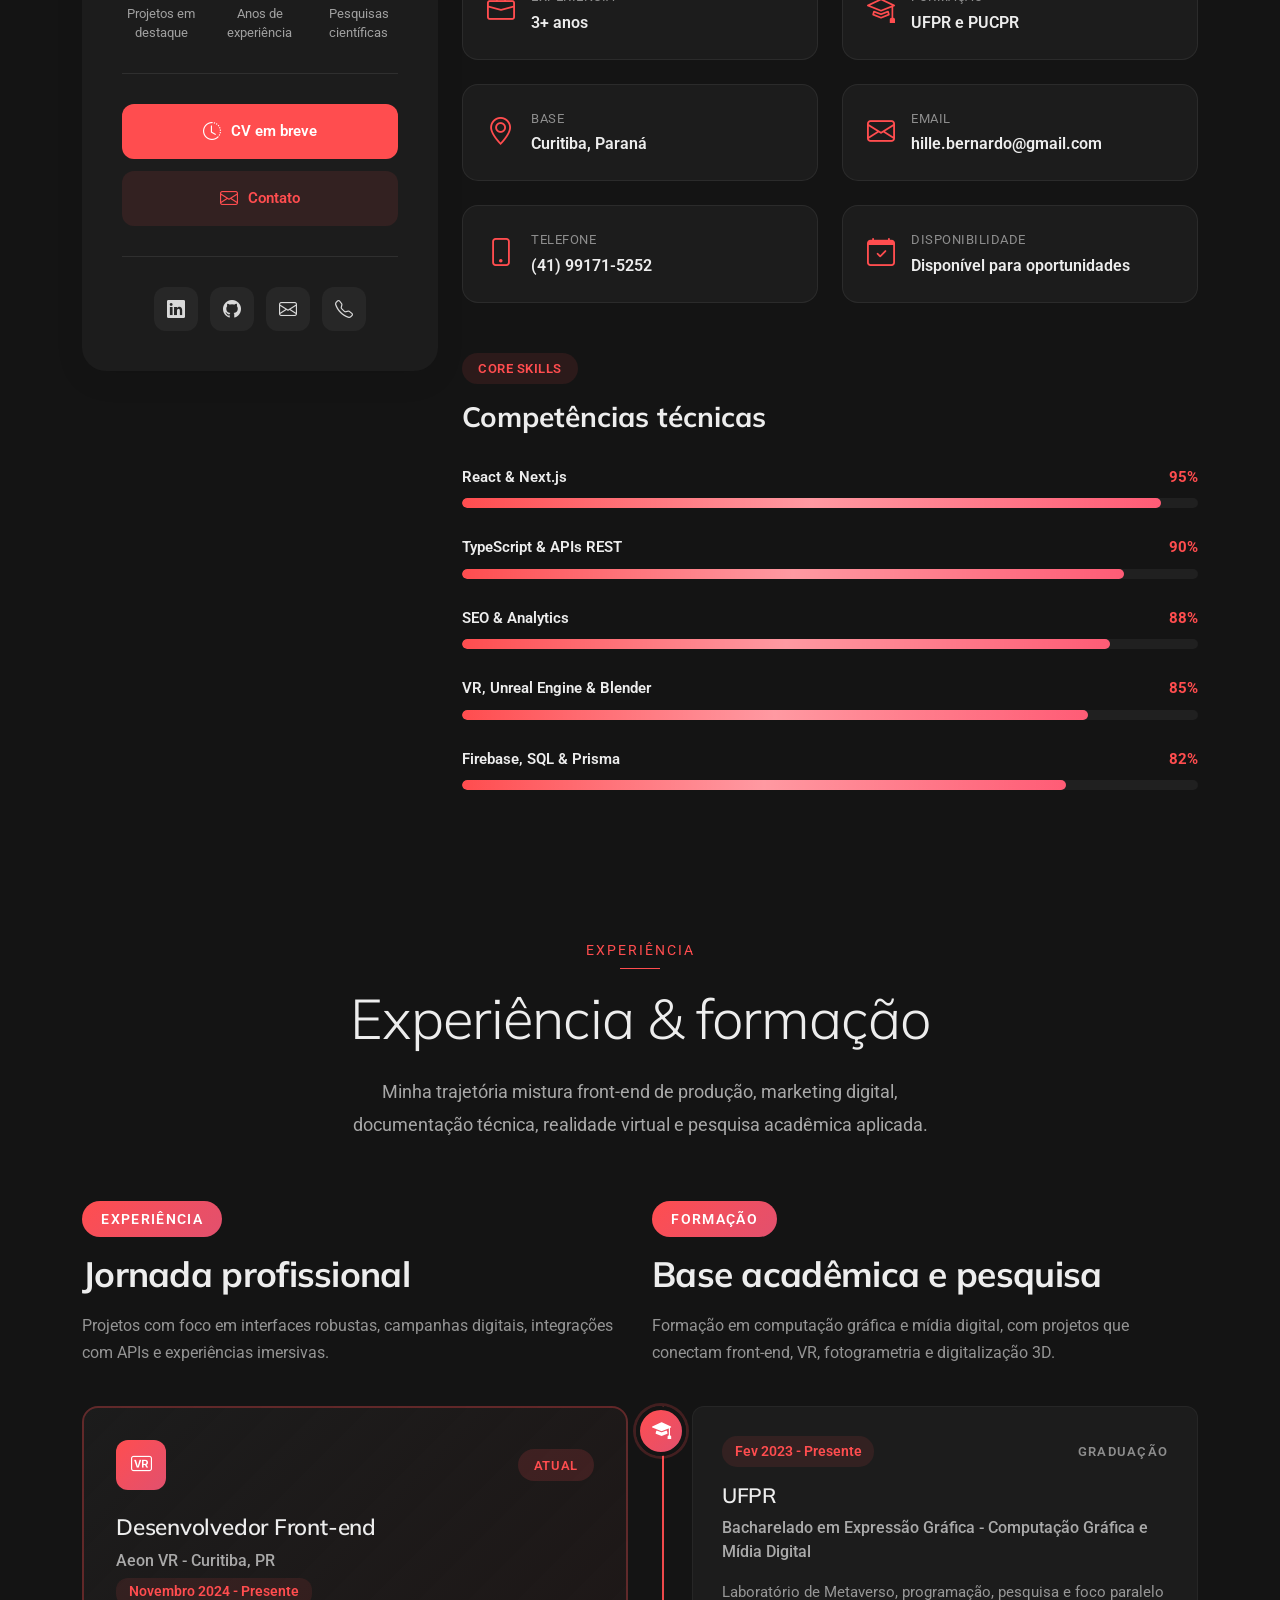
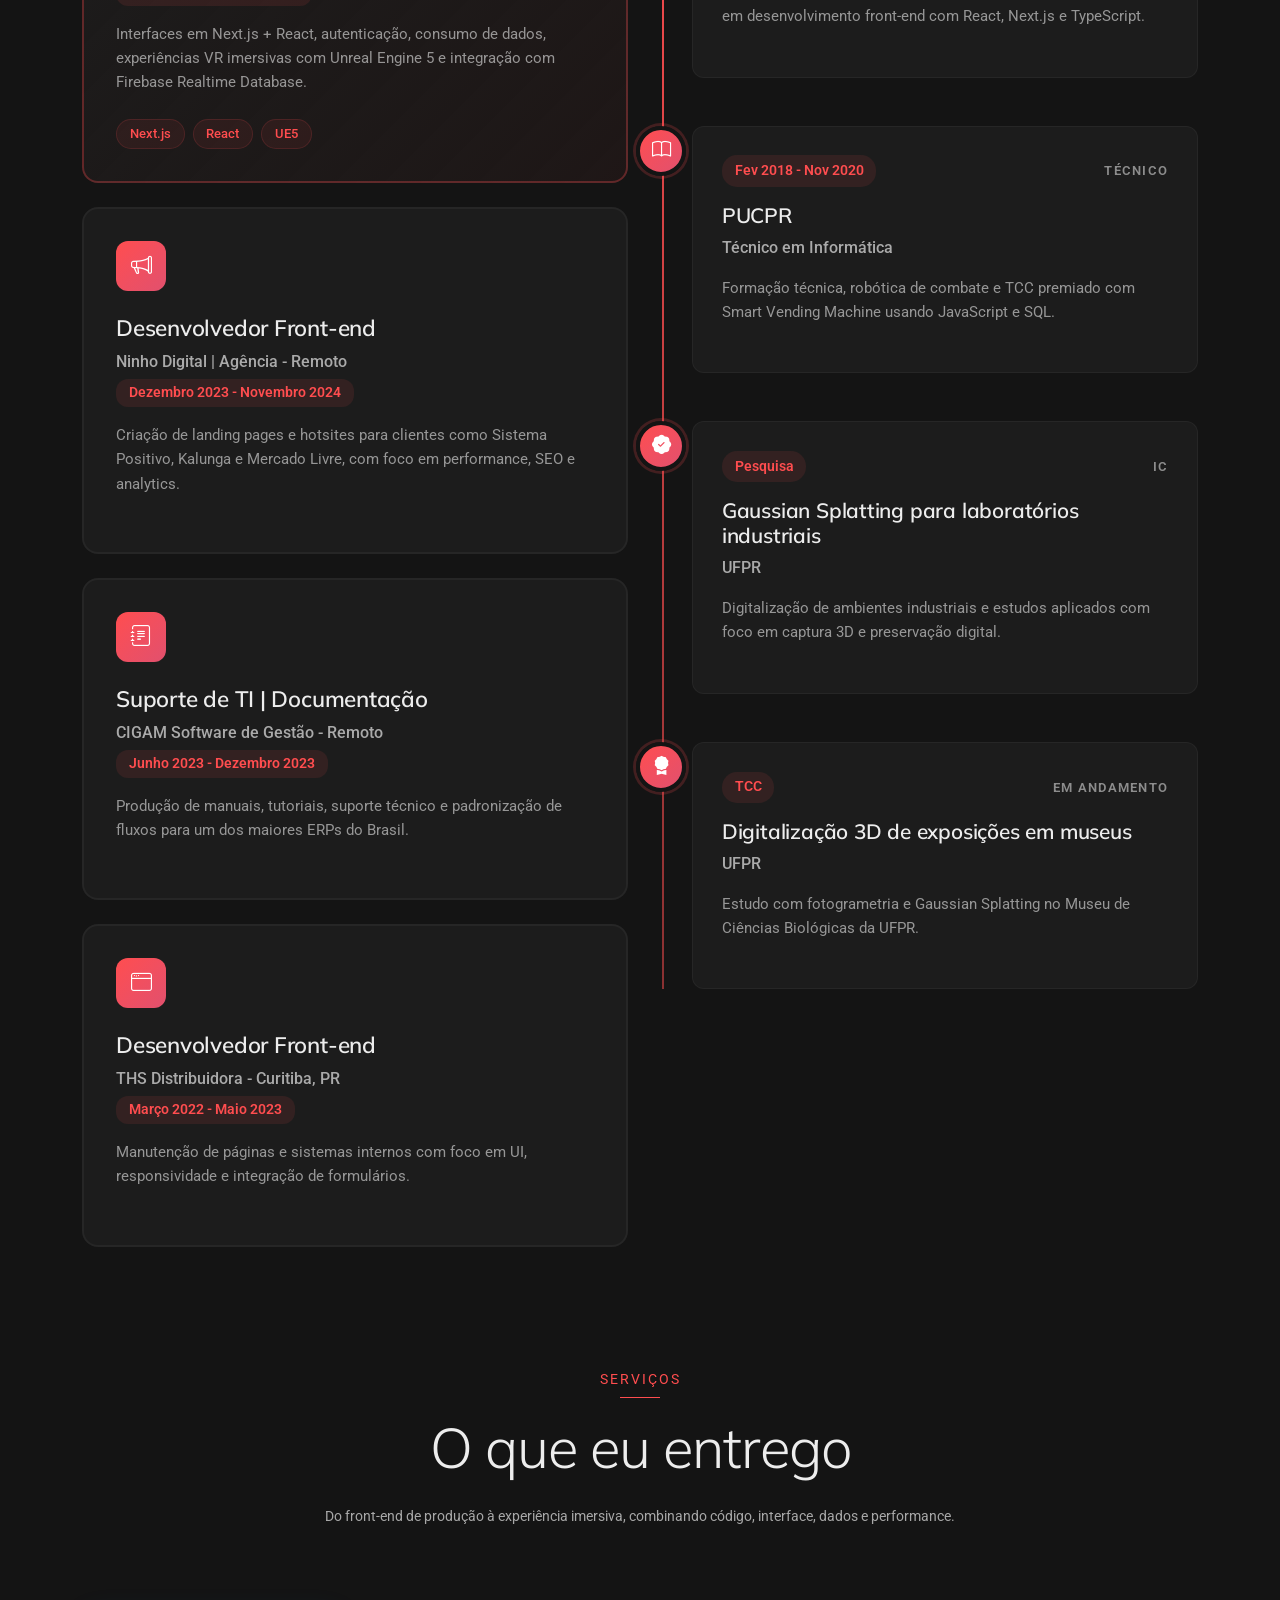
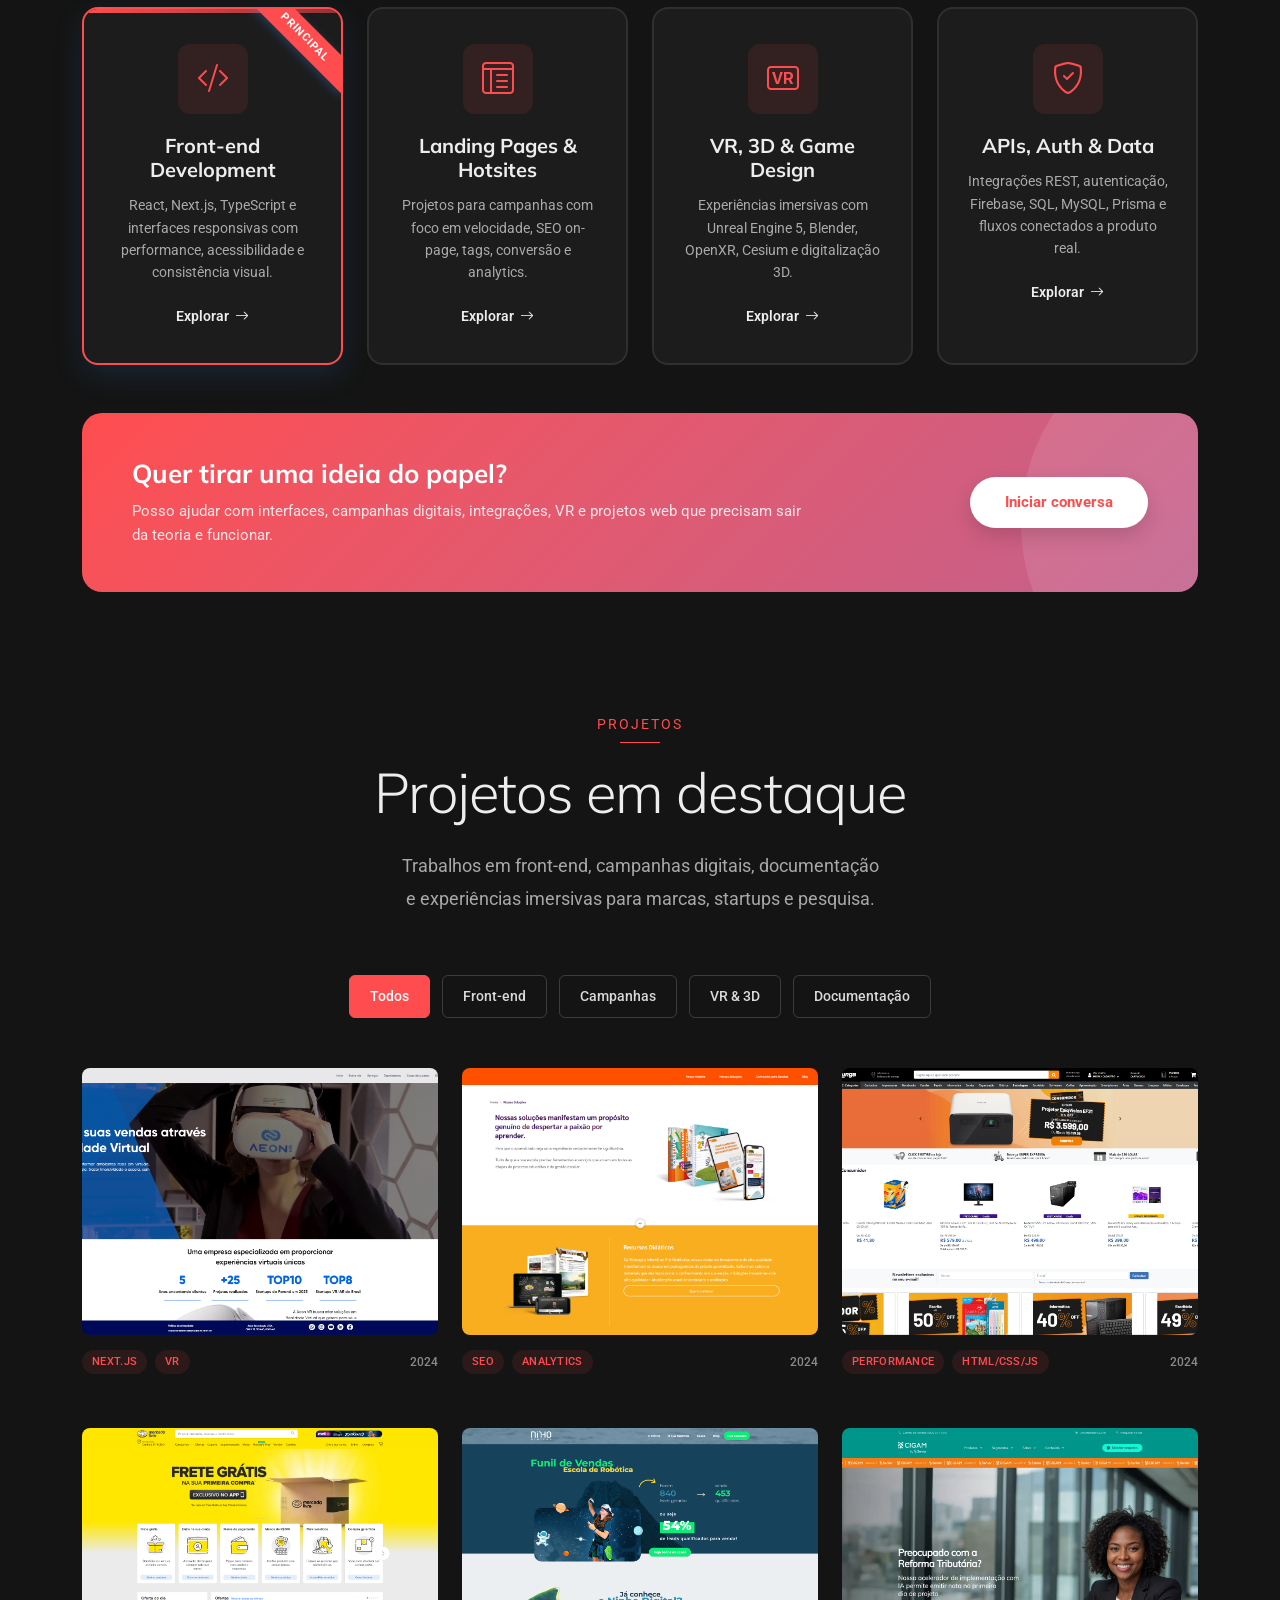
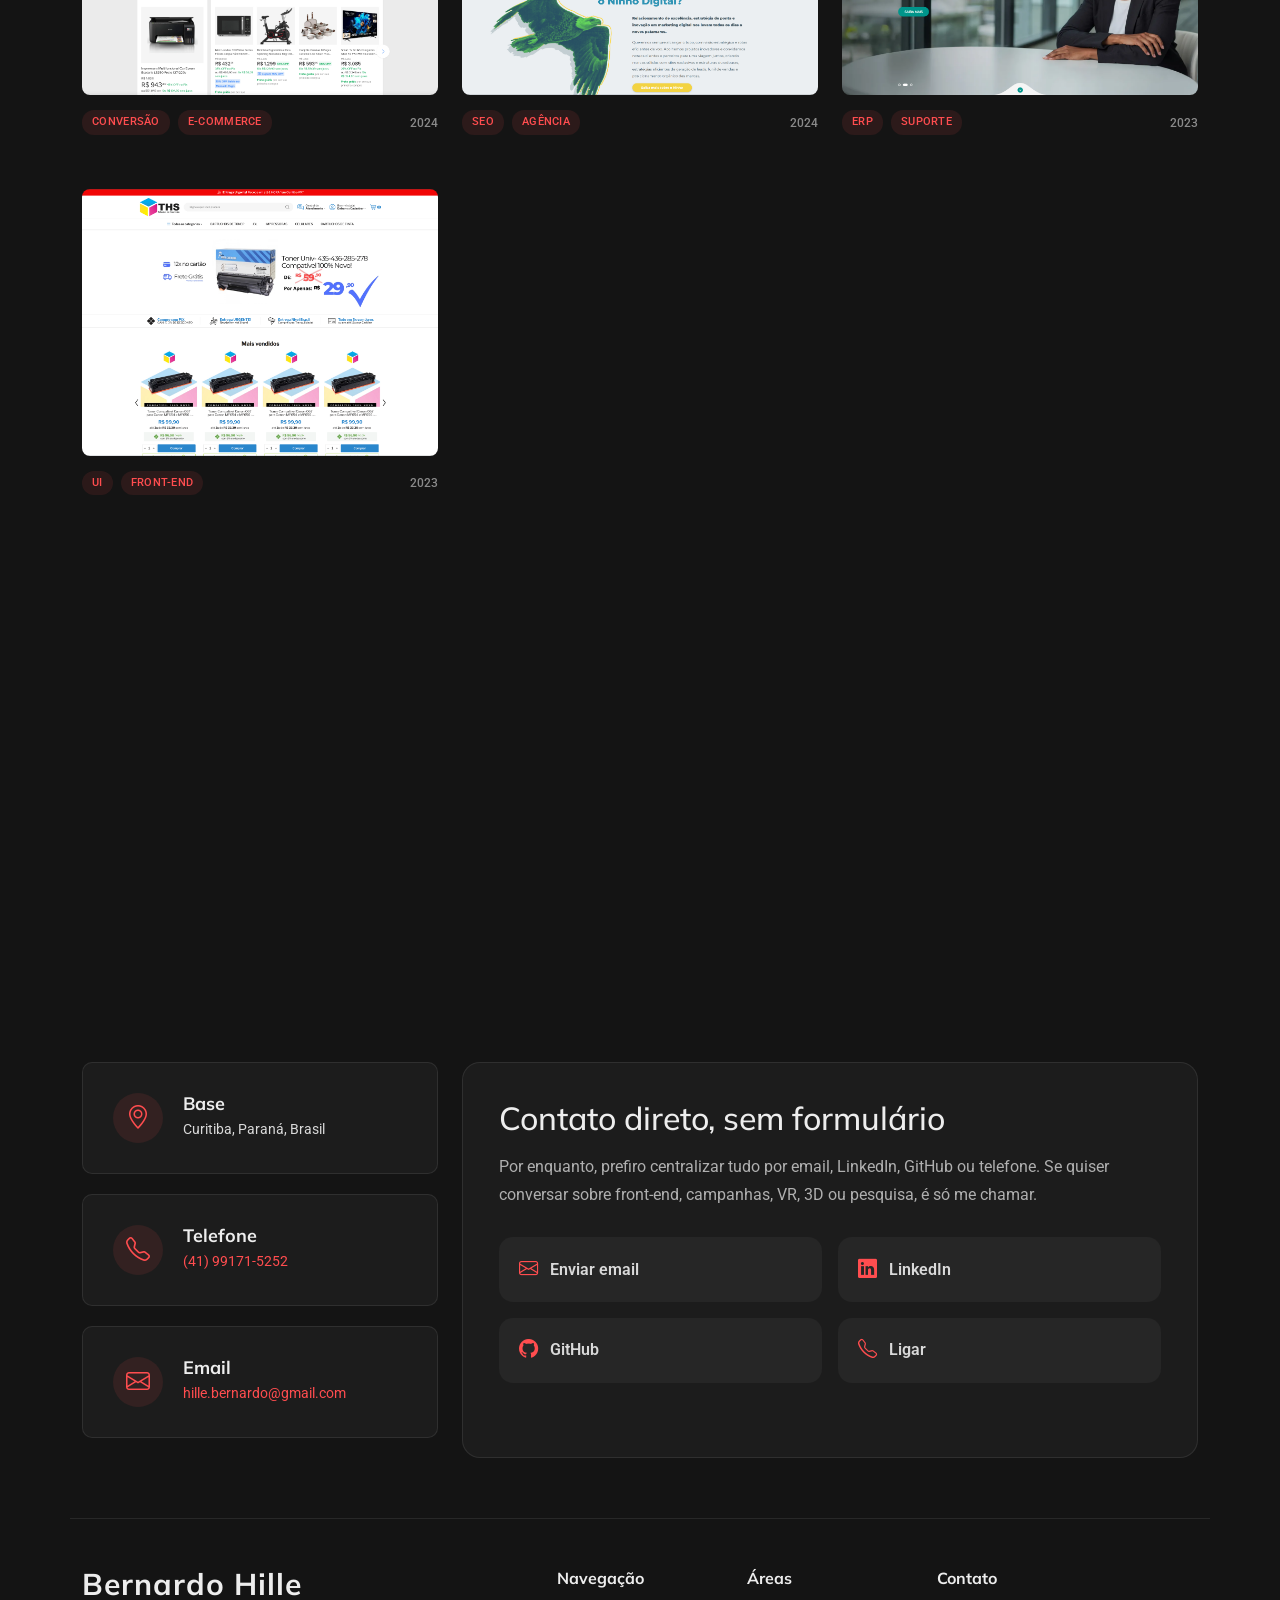
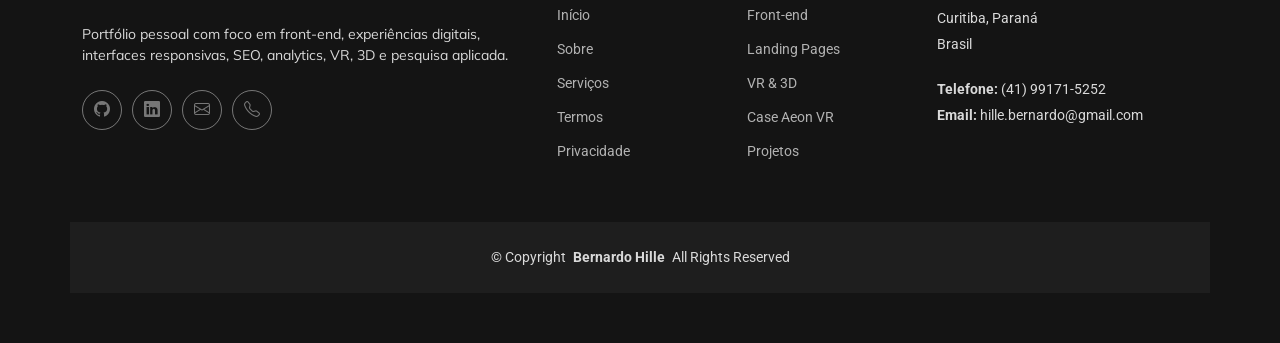
==== commit 11a9ade7: "Atualiza visual do hero banner Refina imagens, responsividade e comportamento do banner principal do" ====
--- a/index.html
+++ b/index.html
@@ -1,4 +1,4 @@
-<!DOCTYPE html>
+﻿<!DOCTYPE html>
 <html lang="pt-BR">
 
 <head>
@@ -21,14 +21,6 @@
   <link href="assets/vendor/glightbox/css/glightbox.min.css" rel="stylesheet">
   <link href="assets/vendor/swiper/swiper-bundle.min.css" rel="stylesheet">
   <link href="assets/css/main.css" rel="stylesheet">
-
-  <!-- =======================================================
-  * Template Name: Craftivo
-  * Template URL: https://bootstrapmade.com/craftivo-bootstrap-portfolio-template/
-  * Updated: Oct 04 2025 with Bootstrap v5.3.8
-  * Author: BootstrapMade.com
-  * License: https://bootstrapmade.com/license/
-  ======================================================== -->
 </head>
 
 <body class="index-page">
@@ -60,7 +52,8 @@
   <main class="main">
 
     <section id="hero" class="hero section dark-background">
-      <img src="assets/img/profile/bernardo-hero.png" alt="Bernardo Hille" data-aos="fade-in">
+      <img src="assets/img/profile/bernardo-hero.png" alt="Bernardo Hille" class="hero-bg hero-bg-desktop" data-aos="fade-in">
+      <img src="assets/img/profile/bernardo-hero-mobile.png" alt="Bernardo Hille" class="hero-bg hero-bg-mobile" data-aos="fade-in">
 
       <div class="container" data-aos="fade-up" data-aos-delay="100">
         <div class="row justify-content-center">
@@ -855,9 +848,6 @@
 
     <div class="container copyright text-center mt-4">
       <p>© <span>Copyright</span> <strong class="px-1 sitename">Bernardo Hille</strong> <span>All Rights Reserved</span></p>
-      <div class="credits">
-        Designed by <a href="https://bootstrapmade.com/">BootstrapMade</a> | Adaptado por Bernardo Hille
-      </div>
     </div>
   </footer>
 
--- a/assets/css/main.css
+++ b/assets/css/main.css
@@ -0,0 +1,4360 @@
+﻿@charset "UTF-8";
+
+/*--------------------------------------------------------------
+# Font & Color Variables
+--------------------------------------------------------------*/
+/* Fonts */
+:root {
+  --default-font: "Roboto",  system-ui, -apple-system, "Segoe UI", Roboto, "Helvetica Neue", Arial, "Noto Sans", "Liberation Sans", sans-serif, "Apple Color Emoji", "Segoe UI Emoji", "Segoe UI Symbol", "Noto Color Emoji";
+  --heading-font: "Mulish",  sans-serif;
+  --nav-font: "Raleway",  sans-serif;
+}
+
+/* Global Colors - The following color variables are used throughout the website. Updating them here will change the color scheme of the entire website */
+:root { 
+  --background-color: #141414; /* Background color for the entire website, including individual sections */
+  --default-color: #d9d9d9; /* Default color used for the majority of the text content across the entire website */
+  --heading-color: #ededed; /* Color for headings, subheadings and title throughout the website */
+  --accent-color: #ff4d4f; /* Accent color that represents your brand on the website. It's used for buttons, links, and other elements that need to stand out */
+  --surface-color: #1c1c1c; /* The surface color is used as a background of boxed elements within sections, such as cards, icon boxes, or other elements that require a visual separation from the global background. */
+  --contrast-color: #ffffff; /* Contrast color for text, ensuring readability against backgrounds of accent, heading, or default colors. */
+}
+
+/* Nav Menu Colors - The following color variables are used specifically for the navigation menu. They are separate from the global colors to allow for more customization options */
+:root {
+  --nav-color: #d9d9d9;  /* The default color of the main navmenu links */
+  --nav-hover-color: #ff4d4f; /* Applied to main navmenu links when they are hovered over or active */
+  --nav-mobile-background-color: #2e2e2e; /* Used as the background color for mobile navigation menu */
+  --nav-dropdown-background-color: #2e2e2e; /* Used as the background color for dropdown items that appear when hovering over primary navigation items */
+  --nav-dropdown-color: #d9d9d9; /* Used for navigation links of the dropdown items in the navigation menu. */
+  --nav-dropdown-hover-color: #ff4d4f; /* Similar to --nav-hover-color, this color is applied to dropdown navigation links when they are hovered over. */
+}
+
+/* Color Presets - These classes override global colors when applied to any section or element, providing reuse of the sam color scheme. */
+
+.light-background {
+  --background-color: rgba(41, 41, 41, 0.8);
+  --surface-color: #484848;
+}
+
+.dark-background {
+  --background-color: #060606;
+  --default-color: #ffffff;
+  --heading-color: #ffffff;
+  --surface-color: #252525;
+  --contrast-color: #ffffff;
+}
+
+/* Smooth scroll */
+:root {
+  scroll-behavior: smooth;
+}
+
+/*--------------------------------------------------------------
+# General Styling & Shared Classes
+--------------------------------------------------------------*/
+body {
+  color: var(--default-color);
+  background-color: var(--background-color);
+  font-family: var(--default-font);
+}
+
+a {
+  color: var(--accent-color);
+  text-decoration: none;
+  transition: 0.3s;
+}
+
+a:hover {
+  color: color-mix(in srgb, var(--accent-color), transparent 25%);
+  text-decoration: none;
+}
+
+h1,
+h2,
+h3,
+h4,
+h5,
+h6 {
+  color: var(--heading-color);
+  font-family: var(--heading-font);
+}
+
+/* PHP Email Form Messages
+------------------------------*/
+.php-email-form .error-message {
+  display: none;
+  background: #df1529;
+  color: #ffffff;
+  text-align: left;
+  padding: 15px;
+  margin-bottom: 24px;
+  font-weight: 600;
+}
+
+.php-email-form .sent-message {
+  display: none;
+  color: #ffffff;
+  background: #059652;
+  text-align: center;
+  padding: 15px;
+  margin-bottom: 24px;
+  font-weight: 600;
+}
+
+.php-email-form .loading {
+  display: none;
+  background: var(--surface-color);
+  text-align: center;
+  padding: 15px;
+  margin-bottom: 24px;
+}
+
+.php-email-form .loading:before {
+  content: "";
+  display: inline-block;
+  border-radius: 50%;
+  width: 24px;
+  height: 24px;
+  margin: 0 10px -6px 0;
+  border: 3px solid var(--accent-color);
+  border-top-color: var(--surface-color);
+  animation: php-email-form-loading 1s linear infinite;
+}
+
+@keyframes php-email-form-loading {
+  0% {
+    transform: rotate(0deg);
+  }
+
+  100% {
+    transform: rotate(360deg);
+  }
+}
+
+/*--------------------------------------------------------------
+# Global Header
+--------------------------------------------------------------*/
+.header {
+  --heading-color: #ffffff;
+  color: var(--default-color);
+  background-color: var(--background-color);
+  padding: 15px 0;
+  transition: all 0.5s;
+  z-index: 997;
+}
+
+.header .logo {
+  line-height: 1;
+}
+
+.header .logo img {
+  max-height: 36px;
+  margin-right: 8px;
+}
+
+.header .logo h1 {
+  font-size: 30px;
+  margin: 0;
+  font-weight: 400;
+  color: var(--heading-color);
+}
+
+.header .btn-getstarted,
+.header .btn-getstarted:focus {
+  color: var(--contrast-color);
+  background: var(--accent-color);
+  font-size: 14px;
+  padding: 8px 25px;
+  margin: 0 0 0 30px;
+  border-radius: 50px;
+  transition: 0.3s;
+}
+
+.header .btn-getstarted:hover,
+.header .btn-getstarted:focus:hover {
+  color: var(--contrast-color);
+  background: color-mix(in srgb, var(--accent-color), transparent 15%);
+}
+
+@media (max-width: 1200px) {
+  .header .logo {
+    order: 1;
+  }
+
+  .header .btn-getstarted {
+    order: 2;
+    margin: 0 15px 0 0;
+    padding: 6px 15px;
+  }
+
+  .header .navmenu {
+    order: 3;
+  }
+}
+
+.scrolled .header {
+  box-shadow: 0px 0 18px rgba(0, 0, 0, 0.1);
+}
+
+/* Global Header on Scroll
+------------------------------*/
+.scrolled .header {
+  --background-color: rgba(20, 20, 20, 0.8);
+}
+
+/* Index Page Header
+------------------------------*/
+.index-page .header {
+  --background-color: rgba(255, 255, 255, 0);
+}
+
+/* Index Page Header on Scroll
+------------------------------*/
+.index-page.scrolled .header {
+  --background-color: rgba(20, 20, 20, 0.8);
+}
+
+/*--------------------------------------------------------------
+# Navigation Menu
+--------------------------------------------------------------*/
+/* Navmenu - Desktop */
+@media (min-width: 1200px) {
+  .navmenu {
+    padding: 0;
+  }
+
+  .navmenu ul {
+    margin: 0;
+    padding: 0;
+    display: flex;
+    list-style: none;
+    align-items: center;
+  }
+
+  .navmenu li {
+    position: relative;
+  }
+
+  .navmenu a,
+  .navmenu a:focus {
+    color: var(--nav-color);
+    padding: 18px 15px;
+    font-size: 16px;
+    font-family: var(--nav-font);
+    font-weight: 600;
+    display: flex;
+    align-items: center;
+    justify-content: space-between;
+    white-space: nowrap;
+    transition: 0.3s;
+  }
+
+  .navmenu a i,
+  .navmenu a:focus i {
+    font-size: 12px;
+    line-height: 0;
+    margin-left: 5px;
+    transition: 0.3s;
+  }
+
+  .navmenu li:last-child a {
+    padding-right: 0;
+  }
+
+  .navmenu li:hover>a,
+  .navmenu .active,
+  .navmenu .active:focus {
+    color: var(--nav-hover-color);
+  }
+
+  .navmenu .dropdown ul {
+    margin: 0;
+    padding: 10px 0;
+    background: var(--nav-dropdown-background-color);
+    display: block;
+    position: absolute;
+    visibility: hidden;
+    left: 14px;
+    top: 130%;
+    opacity: 0;
+    transition: 0.3s;
+    border-radius: 4px;
+    z-index: 99;
+    box-shadow: 0px 0px 30px rgba(0, 0, 0, 0.1);
+  }
+
+  .navmenu .dropdown ul li {
+    min-width: 200px;
+  }
+
+  .navmenu .dropdown ul a {
+    padding: 10px 20px;
+    font-size: 15px;
+    text-transform: none;
+    color: var(--nav-dropdown-color);
+  }
+
+  .navmenu .dropdown ul a i {
+    font-size: 12px;
+  }
+
+  .navmenu .dropdown ul a:hover,
+  .navmenu .dropdown ul .active:hover,
+  .navmenu .dropdown ul li:hover>a {
+    color: var(--nav-dropdown-hover-color);
+  }
+
+  .navmenu .dropdown:hover>ul {
+    opacity: 1;
+    top: 100%;
+    visibility: visible;
+  }
+
+  .navmenu .dropdown .dropdown ul {
+    top: 0;
+    left: -90%;
+    visibility: hidden;
+  }
+
+  .navmenu .dropdown .dropdown:hover>ul {
+    opacity: 1;
+    top: 0;
+    left: -100%;
+    visibility: visible;
+  }
+}
+
+/* Navmenu - Mobile */
+@media (max-width: 1199px) {
+  .mobile-nav-toggle {
+    color: var(--nav-color);
+    font-size: 28px;
+    line-height: 0;
+    margin-right: 10px;
+    cursor: pointer;
+    transition: color 0.3s;
+  }
+
+  .navmenu {
+    padding: 0;
+    z-index: 9997;
+  }
+
+  .navmenu ul {
+    display: none;
+    list-style: none;
+    position: absolute;
+    inset: 60px 20px 20px 20px;
+    padding: 10px 0;
+    margin: 0;
+    border-radius: 6px;
+    background-color: var(--nav-mobile-background-color);
+    overflow-y: auto;
+    transition: 0.3s;
+    z-index: 9998;
+    box-shadow: 0px 0px 30px rgba(0, 0, 0, 0.1);
+  }
+
+  .navmenu a,
+  .navmenu a:focus {
+    color: var(--nav-dropdown-color);
+    padding: 10px 20px;
+    font-family: var(--nav-font);
+    font-size: 17px;
+    font-weight: 500;
+    display: flex;
+    align-items: center;
+    justify-content: space-between;
+    white-space: nowrap;
+    transition: 0.3s;
+  }
+
+  .navmenu a i,
+  .navmenu a:focus i {
+    font-size: 12px;
+    line-height: 0;
+    margin-left: 5px;
+    width: 30px;
+    height: 30px;
+    display: flex;
+    align-items: center;
+    justify-content: center;
+    border-radius: 50%;
+    transition: 0.3s;
+    background-color: color-mix(in srgb, var(--accent-color), transparent 90%);
+  }
+
+  .navmenu a i:hover,
+  .navmenu a:focus i:hover {
+    background-color: var(--accent-color);
+    color: var(--contrast-color);
+  }
+
+  .navmenu a:hover,
+  .navmenu .active,
+  .navmenu .active:focus {
+    color: var(--nav-dropdown-hover-color);
+  }
+
+  .navmenu .active i,
+  .navmenu .active:focus i {
+    background-color: var(--accent-color);
+    color: var(--contrast-color);
+    transform: rotate(180deg);
+  }
+
+  .navmenu .dropdown ul {
+    position: static;
+    display: none;
+    z-index: 99;
+    padding: 10px 0;
+    margin: 10px 20px;
+    background-color: var(--nav-dropdown-background-color);
+    border: 1px solid color-mix(in srgb, var(--default-color), transparent 90%);
+    box-shadow: none;
+    transition: all 0.5s ease-in-out;
+  }
+
+  .navmenu .dropdown ul ul {
+    background-color: rgba(33, 37, 41, 0.1);
+  }
+
+  .navmenu .dropdown>.dropdown-active {
+    display: block;
+    background-color: rgba(33, 37, 41, 0.03);
+  }
+
+  .mobile-nav-active {
+    overflow: hidden;
+  }
+
+  .mobile-nav-active .mobile-nav-toggle {
+    color: #fff;
+    position: absolute;
+    font-size: 32px;
+    top: 15px;
+    right: 15px;
+    margin-right: 0;
+    z-index: 9999;
+  }
+
+  .mobile-nav-active .navmenu {
+    position: fixed;
+    overflow: hidden;
+    inset: 0;
+    background: rgba(33, 37, 41, 0.8);
+    transition: 0.3s;
+  }
+
+  .mobile-nav-active .navmenu>ul {
+    display: block;
+  }
+}
+
+/*--------------------------------------------------------------
+# Global Footer
+--------------------------------------------------------------*/
+.footer {
+  color: var(--default-color);
+  background-color: var(--background-color);
+  font-size: 14px;
+  padding-bottom: 50px;
+  position: relative;
+}
+
+.footer .footer-top {
+  padding-top: 50px;
+  border-top: 1px solid color-mix(in srgb, var(--default-color), transparent 90%);
+}
+
+.footer .footer-about .logo {
+  line-height: 1;
+  margin-bottom: 25px;
+}
+
+.footer .footer-about .logo img {
+  max-height: 40px;
+  margin-right: 6px;
+}
+
+.footer .footer-about .logo span {
+  color: var(--heading-color);
+  font-size: 30px;
+  font-weight: 700;
+  letter-spacing: 1px;
+  font-family: var(--heading-font);
+}
+
+.footer .footer-about p {
+  font-size: 14px;
+  font-family: var(--heading-font);
+}
+
+.footer .social-links a {
+  display: flex;
+  align-items: center;
+  justify-content: center;
+  width: 40px;
+  height: 40px;
+  border-radius: 50%;
+  border: 1px solid color-mix(in srgb, var(--default-color), transparent 50%);
+  font-size: 16px;
+  color: color-mix(in srgb, var(--default-color), transparent 50%);
+  margin-right: 10px;
+  transition: 0.3s;
+}
+
+.footer .social-links a:hover {
+  color: var(--accent-color);
+  border-color: var(--accent-color);
+}
+
+.footer h4 {
+  font-size: 16px;
+  font-weight: bold;
+  position: relative;
+  padding-bottom: 12px;
+}
+
+.footer .footer-links {
+  margin-bottom: 30px;
+}
+
+.footer .footer-links ul {
+  list-style: none;
+  padding: 0;
+  margin: 0;
+}
+
+.footer .footer-links ul i {
+  padding-right: 2px;
+  font-size: 12px;
+  line-height: 0;
+}
+
+.footer .footer-links ul li {
+  padding: 10px 0;
+  display: flex;
+  align-items: center;
+}
+
+.footer .footer-links ul li:first-child {
+  padding-top: 0;
+}
+
+.footer .footer-links ul a {
+  color: color-mix(in srgb, var(--default-color), transparent 20%);
+  display: inline-block;
+  line-height: 1;
+}
+
+.footer .footer-links ul a:hover {
+  color: var(--accent-color);
+}
+
+.footer .footer-contact p {
+  margin-bottom: 5px;
+}
+
+.footer .copyright {
+  padding-top: 25px;
+  padding-bottom: 25px;
+  background-color: color-mix(in srgb, var(--default-color), transparent 95%);
+}
+
+.footer .copyright p {
+  margin-bottom: 0;
+}
+
+.footer .credits {
+  margin-top: 6px;
+  font-size: 13px;
+}
+
+/*--------------------------------------------------------------
+# Preloader
+--------------------------------------------------------------*/
+#preloader {
+  position: fixed;
+  inset: 0;
+  z-index: 999999;
+  overflow: hidden;
+  background: var(--background-color);
+  transition: all 0.6s ease-out;
+}
+
+#preloader:before {
+  content: "";
+  position: fixed;
+  top: calc(50% - 30px);
+  left: calc(50% - 30px);
+  border: 6px solid #ffffff;
+  border-color: var(--accent-color) transparent var(--accent-color) transparent;
+  border-radius: 50%;
+  width: 60px;
+  height: 60px;
+  animation: animate-preloader 1.5s linear infinite;
+}
+
+@keyframes animate-preloader {
+  0% {
+    transform: rotate(0deg);
+  }
+
+  100% {
+    transform: rotate(360deg);
+  }
+}
+
+/*--------------------------------------------------------------
+# Scroll Top Button
+--------------------------------------------------------------*/
+.scroll-top {
+  position: fixed;
+  visibility: hidden;
+  opacity: 0;
+  right: 15px;
+  bottom: 15px;
+  z-index: 99999;
+  background-color: var(--accent-color);
+  width: 40px;
+  height: 40px;
+  border-radius: 4px;
+  transition: all 0.4s;
+}
+
+.scroll-top i {
+  font-size: 24px;
+  color: var(--contrast-color);
+  line-height: 0;
+}
+
+.scroll-top:hover {
+  background-color: color-mix(in srgb, var(--accent-color), transparent 20%);
+  color: var(--contrast-color);
+}
+
+.scroll-top.active {
+  visibility: visible;
+  opacity: 1;
+}
+
+/*--------------------------------------------------------------
+# Disable aos animation delay on mobile devices
+--------------------------------------------------------------*/
+@media screen and (max-width: 768px) {
+  [data-aos-delay] {
+    transition-delay: 0 !important;
+  }
+}
+
+/*--------------------------------------------------------------
+# Global Page Titles & Breadcrumbs
+--------------------------------------------------------------*/
+.page-title {
+  color: var(--default-color);
+  background-color: var(--background-color);
+  padding: 20px 0;
+  position: relative;
+}
+
+.page-title h1 {
+  font-size: 28px;
+  font-weight: 700;
+  margin: 0;
+}
+
+.page-title .breadcrumbs ol {
+  display: flex;
+  flex-wrap: wrap;
+  list-style: none;
+  padding: 0 0 10px 0;
+  margin: 0;
+  font-size: 14px;
+  font-weight: 400;
+}
+
+.page-title .breadcrumbs ol li+li {
+  padding-left: 10px;
+}
+
+.page-title .breadcrumbs ol li+li::before {
+  content: "/";
+  display: inline-block;
+  padding-right: 10px;
+  color: color-mix(in srgb, var(--default-color), transparent 70%);
+}
+
+/*--------------------------------------------------------------
+# Global Sections
+--------------------------------------------------------------*/
+section,
+.section {
+  color: var(--default-color);
+  background-color: var(--background-color);
+  padding: 60px 0;
+  scroll-margin-top: 90px;
+  overflow: clip;
+}
+
+@media (max-width: 1199px) {
+
+  section,
+  .section {
+    scroll-margin-top: 66px;
+  }
+}
+
+/*--------------------------------------------------------------
+# Global Section Titles
+--------------------------------------------------------------*/
+.section-title {
+  text-align: center;
+  padding-bottom: 60px;
+  position: relative;
+}
+
+.section-title h2 {
+  font-size: 3.5rem;
+  font-weight: 300;
+  line-height: 1.2;
+  color: var(--heading-color);
+  margin-bottom: 1.5rem;
+  letter-spacing: -1px;
+}
+
+@media (max-width: 768px) {
+  .section-title h2 {
+    font-size: 2.5rem;
+  }
+}
+
+.section-title .subtitle {
+  display: inline-block;
+  font-size: 0.875rem;
+  font-weight: 400;
+  color: var(--accent-color);
+  text-transform: uppercase;
+  letter-spacing: 2px;
+  margin-bottom: 1.5rem;
+  position: relative;
+}
+
+.section-title .subtitle::after {
+  content: "";
+  position: absolute;
+  bottom: -8px;
+  left: 50%;
+  transform: translateX(-50%);
+  width: 40px;
+  height: 1px;
+  background: var(--accent-color);
+}
+
+.section-title p {
+  font-size: 1.125rem;
+  line-height: 1.8;
+  color: color-mix(in srgb, var(--default-color), transparent 25%);
+  max-width: 900px;
+  margin: 0 auto;
+  text-wrap: balance;
+}
+
+/*--------------------------------------------------------------
+# Hero Section
+--------------------------------------------------------------*/
+.hero {
+  padding-top: 80px;
+  min-height: 100vh;
+  position: relative;
+  display: flex;
+  align-items: center;
+  justify-content: center;
+  overflow: hidden;
+  padding-bottom: 80px;
+}
+
+.hero img {
+  position: absolute;
+  inset: 0;
+  display: block;
+  width: 100%;
+  height: 100%;
+  object-fit: cover;
+  z-index: 1;
+}
+
+.hero:before {
+  content: "";
+  background: color-mix(in srgb, var(--background-color), transparent 30%);
+  position: absolute;
+  inset: 0;
+  z-index: 2;
+  border-radius: 0;
+}
+
+.hero .container {
+  position: relative;
+  z-index: 3;
+}
+
+.hero h2 {
+  margin: 0;
+  font-size: 48px;
+  font-weight: 700;
+}
+
+.hero p {
+  margin: 10px 0 0 0;
+  font-size: 24px;
+  color: color-mix(in srgb, var(--default-color), transparent 20%);
+}
+
+.hero p span {
+  color: var(--accent-color);
+  letter-spacing: 1px;
+  border-bottom: 2px solid var(--accent-color);
+}
+
+.hero .social-links {
+  margin-top: 30px;
+  display: flex;
+  justify-content: center;
+  gap: 15px;
+}
+
+.hero .social-links a {
+  display: flex;
+  align-items: center;
+  justify-content: center;
+  width: 50px;
+  height: 50px;
+  border-radius: 50%;
+  background: color-mix(in srgb, var(--default-color), transparent 92%);
+  color: var(--default-color);
+  font-size: 20px;
+  transition: 0.3s;
+}
+
+.hero .social-links a:hover {
+  background: var(--accent-color);
+  color: var(--contrast-color);
+  transform: translateY(-3px);
+}
+
+@media (max-width: 768px) {
+  .hero h2 {
+    font-size: 32px;
+  }
+
+  .hero p {
+    font-size: 20px;
+  }
+}
+
+/*--------------------------------------------------------------
+# About Section
+--------------------------------------------------------------*/
+.about {
+  overflow: hidden;
+  position: relative;
+}
+
+.about::before {
+  content: "";
+  position: absolute;
+  top: -50%;
+  right: -20%;
+  width: 800px;
+  height: 800px;
+  background: radial-gradient(circle, color-mix(in srgb, var(--accent-color), transparent 85%) 0%, transparent 70%);
+  border-radius: 50%;
+  z-index: 0;
+  pointer-events: none;
+}
+
+.about .container {
+  position: relative;
+  z-index: 1;
+}
+
+.about .profile-card {
+  background: var(--surface-color);
+  border-radius: 24px;
+  padding: 40px;
+  box-shadow: 0 8px 30px rgba(0, 0, 0, 0.08);
+  position: sticky;
+  top: 100px;
+}
+
+.about .profile-card .profile-header {
+  text-align: center;
+  padding-bottom: 30px;
+  border-bottom: 1px solid color-mix(in srgb, var(--default-color), transparent 90%);
+}
+
+.about .profile-card .profile-header .profile-avatar {
+  width: 140px;
+  height: 140px;
+  margin: 0 auto 24px;
+  position: relative;
+  border-radius: 50%;
+  padding: 6px;
+  background: linear-gradient(135deg, var(--accent-color), color-mix(in srgb, var(--accent-color), #ff6b9d 50%));
+}
+
+.about .profile-card .profile-header .profile-avatar img {
+  width: 100%;
+  height: 100%;
+  object-fit: cover;
+  border-radius: 50%;
+  border: 4px solid var(--surface-color);
+}
+
+.about .profile-card .profile-header .profile-avatar .status-indicator {
+  position: absolute;
+  bottom: 8px;
+  right: 8px;
+  width: 24px;
+  height: 24px;
+  background: #10b981;
+  border: 4px solid var(--surface-color);
+  border-radius: 50%;
+  animation: pulse 2s infinite;
+}
+
+.about .profile-card .profile-header h3 {
+  font-size: 24px;
+  font-weight: 700;
+  margin-bottom: 8px;
+  color: var(--heading-color);
+}
+
+.about .profile-card .profile-header .role {
+  display: inline-block;
+  font-size: 15px;
+  color: var(--accent-color);
+  font-weight: 500;
+  margin-bottom: 16px;
+}
+
+.about .profile-card .profile-header .rating {
+  display: flex;
+  align-items: center;
+  justify-content: center;
+  gap: 4px;
+  margin-top: 12px;
+}
+
+.about .profile-card .profile-header .rating i {
+  color: #fbbf24;
+  font-size: 16px;
+}
+
+.about .profile-card .profile-header .rating span {
+  margin-left: 8px;
+  font-weight: 600;
+  color: var(--default-color);
+  font-size: 15px;
+}
+
+.about .profile-card .profile-stats {
+  display: grid;
+  grid-template-columns: repeat(3, 1fr);
+  gap: 20px;
+  padding: 30px 0;
+  border-bottom: 1px solid color-mix(in srgb, var(--default-color), transparent 90%);
+}
+
+.about .profile-card .profile-stats .stat-item {
+  text-align: center;
+}
+
+.about .profile-card .profile-stats .stat-item h4 {
+  font-size: 28px;
+  font-weight: 700;
+  color: var(--accent-color);
+  margin-bottom: 6px;
+}
+
+.about .profile-card .profile-stats .stat-item p {
+  font-size: 13px;
+  color: color-mix(in srgb, var(--default-color), transparent 30%);
+  text-transform: uppercase;
+  letter-spacing: 0.5px;
+  margin: 0;
+}
+
+.about .profile-card .profile-actions {
+  display: flex;
+  flex-direction: column;
+  gap: 12px;
+  padding: 30px 0;
+  border-bottom: 1px solid color-mix(in srgb, var(--default-color), transparent 90%);
+}
+
+.about .profile-card .profile-actions a {
+  display: flex;
+  align-items: center;
+  justify-content: center;
+  gap: 10px;
+  padding: 14px 24px;
+  border-radius: 12px;
+  font-weight: 600;
+  font-size: 15px;
+  text-decoration: none;
+  transition: all 0.3s ease;
+}
+
+.about .profile-card .profile-actions a.btn-primary {
+  background: var(--accent-color);
+  color: var(--contrast-color);
+}
+
+.about .profile-card .profile-actions a.btn-primary:hover {
+  background: color-mix(in srgb, var(--accent-color), #000 15%);
+  transform: translateY(-2px);
+  box-shadow: 0 6px 20px rgba(0, 0, 0, 0.15);
+}
+
+.about .profile-card .profile-actions a.btn-secondary {
+  background: color-mix(in srgb, var(--accent-color), transparent 90%);
+  color: var(--accent-color);
+}
+
+.about .profile-card .profile-actions a.btn-secondary:hover {
+  background: color-mix(in srgb, var(--accent-color), transparent 85%);
+}
+
+.about .profile-card .profile-actions a i {
+  font-size: 18px;
+}
+
+.about .profile-card .social-connect {
+  display: flex;
+  justify-content: center;
+  gap: 12px;
+  padding-top: 30px;
+}
+
+.about .profile-card .social-connect a {
+  width: 44px;
+  height: 44px;
+  display: flex;
+  align-items: center;
+  justify-content: center;
+  background: color-mix(in srgb, var(--default-color), transparent 94%);
+  border-radius: 12px;
+  color: var(--default-color);
+  font-size: 18px;
+  transition: all 0.3s ease;
+}
+
+.about .profile-card .social-connect a:hover {
+  background: var(--accent-color);
+  color: var(--contrast-color);
+  transform: translateY(-3px);
+}
+
+.about .content-wrapper .bio-section {
+  margin-bottom: 50px;
+}
+
+.about .content-wrapper .bio-section .section-tag {
+  display: inline-block;
+  padding: 6px 16px;
+  background: color-mix(in srgb, var(--accent-color), transparent 90%);
+  color: var(--accent-color);
+  border-radius: 20px;
+  font-size: 13px;
+  font-weight: 600;
+  text-transform: uppercase;
+  letter-spacing: 0.5px;
+  margin-bottom: 16px;
+}
+
+.about .content-wrapper .bio-section h2 {
+  font-size: 36px;
+  font-weight: 700;
+  color: var(--heading-color);
+  margin-bottom: 24px;
+  line-height: 1.2;
+}
+
+.about .content-wrapper .bio-section p {
+  font-size: 16px;
+  line-height: 1.8;
+  color: var(--default-color);
+  margin-bottom: 16px;
+}
+
+.about .content-wrapper .bio-section p:last-child {
+  margin-bottom: 0;
+}
+
+.about .content-wrapper .details-grid {
+  display: grid;
+  grid-template-columns: repeat(2, 1fr);
+  gap: 24px;
+  margin-bottom: 50px;
+}
+
+.about .content-wrapper .details-grid .detail-item {
+  display: flex;
+  align-items: center;
+  gap: 16px;
+  padding: 24px;
+  background: var(--surface-color);
+  border-radius: 16px;
+  border: 1px solid color-mix(in srgb, var(--default-color), transparent 92%);
+  transition: all 0.3s ease;
+}
+
+.about .content-wrapper .details-grid .detail-item:hover {
+  border-color: var(--accent-color);
+  transform: translateY(-3px);
+  box-shadow: 0 8px 24px rgba(0, 0, 0, 0.08);
+}
+
+.about .content-wrapper .details-grid .detail-item i {
+  font-size: 28px;
+  color: var(--accent-color);
+  flex-shrink: 0;
+}
+
+.about .content-wrapper .details-grid .detail-item .detail-content span {
+  display: block;
+  font-size: 13px;
+  color: color-mix(in srgb, var(--default-color), transparent 40%);
+  text-transform: uppercase;
+  letter-spacing: 0.5px;
+  margin-bottom: 4px;
+}
+
+.about .content-wrapper .details-grid .detail-item .detail-content strong {
+  display: block;
+  font-size: 16px;
+  color: var(--heading-color);
+  font-weight: 600;
+}
+
+.about .content-wrapper .skills-showcase .section-tag {
+  display: inline-block;
+  padding: 6px 16px;
+  background: color-mix(in srgb, var(--accent-color), transparent 90%);
+  color: var(--accent-color);
+  border-radius: 20px;
+  font-size: 13px;
+  font-weight: 600;
+  text-transform: uppercase;
+  letter-spacing: 0.5px;
+  margin-bottom: 16px;
+}
+
+.about .content-wrapper .skills-showcase h3 {
+  font-size: 28px;
+  font-weight: 700;
+  color: var(--heading-color);
+  margin-bottom: 32px;
+}
+
+.about .content-wrapper .skills-showcase .skills-list .skill-item {
+  margin-bottom: 28px;
+}
+
+.about .content-wrapper .skills-showcase .skills-list .skill-item .skill-info {
+  display: flex;
+  justify-content: space-between;
+  align-items: center;
+  margin-bottom: 10px;
+}
+
+.about .content-wrapper .skills-showcase .skills-list .skill-item .skill-info .skill-name {
+  font-size: 15px;
+  font-weight: 600;
+  color: var(--heading-color);
+}
+
+.about .content-wrapper .skills-showcase .skills-list .skill-item .skill-info .skill-percent {
+  font-size: 15px;
+  font-weight: 700;
+  color: var(--accent-color);
+}
+
+.about .content-wrapper .skills-showcase .skills-list .skill-item .progress {
+  height: 10px;
+  border-radius: 10px;
+  background: color-mix(in srgb, var(--default-color), transparent 94%);
+  overflow: hidden;
+}
+
+.about .content-wrapper .skills-showcase .skills-list .skill-item .progress .progress-bar {
+  width: 0;
+  height: 100%;
+  background: linear-gradient(90deg, var(--accent-color), color-mix(in srgb, var(--accent-color), #ff6b9d 50%));
+  border-radius: 10px;
+  transition: width 1.5s cubic-bezier(0.65, 0, 0.35, 1);
+  position: relative;
+}
+
+.about .content-wrapper .skills-showcase .skills-list .skill-item .progress .progress-bar::after {
+  content: "";
+  position: absolute;
+  top: 0;
+  left: 0;
+  right: 0;
+  bottom: 0;
+  background: linear-gradient(90deg, transparent, rgba(255, 255, 255, 0.4), transparent);
+  animation: shimmer 2s infinite;
+}
+
+@keyframes pulse {
+
+  0%,
+  100% {
+    opacity: 1;
+  }
+
+  50% {
+    opacity: 0.6;
+  }
+}
+
+@keyframes shimmer {
+  0% {
+    transform: translateX(-100%);
+  }
+
+  100% {
+    transform: translateX(100%);
+  }
+}
+
+@media (max-width: 992px) {
+  .about .profile-card {
+    position: static;
+    margin-bottom: 40px;
+  }
+
+  .about .content-wrapper .bio-section h2 {
+    font-size: 30px;
+  }
+
+  .about .content-wrapper .details-grid {
+    grid-template-columns: 1fr;
+  }
+
+  .about .content-wrapper .skills-showcase h3 {
+    font-size: 24px;
+  }
+}
+
+@media (max-width: 576px) {
+  .about .profile-card {
+    padding: 30px 20px;
+  }
+
+  .about .profile-card .profile-header .profile-avatar {
+    width: 120px;
+    height: 120px;
+  }
+
+  .about .profile-card .profile-stats {
+    grid-template-columns: repeat(3, 1fr);
+    gap: 16px;
+  }
+
+  .about .profile-card .profile-stats .stat-item h4 {
+    font-size: 24px;
+  }
+
+  .about .content-wrapper .bio-section h2 {
+    font-size: 26px;
+  }
+
+  .about .content-wrapper .details-grid .detail-item {
+    padding: 18px;
+  }
+
+  .about .content-wrapper .details-grid .detail-item i {
+    font-size: 24px;
+  }
+}
+
+/*--------------------------------------------------------------
+# Resume Section
+--------------------------------------------------------------*/
+.resume .section-header {
+  margin-bottom: 2.5rem;
+}
+
+.resume .section-header .header-content .section-badge {
+  display: inline-block;
+  background: linear-gradient(135deg, var(--accent-color), color-mix(in srgb, var(--accent-color), #6c5ce7 20%));
+  color: var(--contrast-color);
+  padding: 0.5rem 1.2rem;
+  border-radius: 25px;
+  font-size: 0.85rem;
+  font-weight: 600;
+  text-transform: uppercase;
+  letter-spacing: 0.1em;
+  margin-bottom: 1rem;
+}
+
+.resume .section-header .header-content h2 {
+  font-size: 2.2rem;
+  font-weight: 700;
+  color: var(--heading-color);
+  margin-bottom: 1rem;
+  line-height: 1.2;
+  letter-spacing: -0.02em;
+}
+
+.resume .section-header .header-content p {
+  font-size: 1rem;
+  line-height: 1.7;
+  color: color-mix(in srgb, var(--default-color), transparent 35%);
+  margin: 0;
+}
+
+.resume .experience-section .experience-cards {
+  display: flex;
+  flex-direction: column;
+  gap: 1.5rem;
+}
+
+.resume .experience-section .experience-cards .exp-card {
+  background: var(--surface-color);
+  border-radius: 16px;
+  padding: 2rem;
+  border: 2px solid color-mix(in srgb, var(--default-color), transparent 95%);
+  transition: all 0.3s ease;
+  position: relative;
+  overflow: hidden;
+}
+
+.resume .experience-section .experience-cards .exp-card::before {
+  content: "";
+  position: absolute;
+  top: 0;
+  left: 0;
+  right: 0;
+  height: 4px;
+  background: linear-gradient(90deg, transparent, var(--accent-color), transparent);
+  transform: translateX(-100%);
+  transition: transform 0.3s ease;
+}
+
+.resume .experience-section .experience-cards .exp-card:hover {
+  transform: translateY(-5px);
+  border-color: color-mix(in srgb, var(--accent-color), transparent 80%);
+  box-shadow: 0 15px 45px color-mix(in srgb, var(--default-color), transparent 85%);
+}
+
+.resume .experience-section .experience-cards .exp-card:hover::before {
+  transform: translateX(0);
+}
+
+.resume .experience-section .experience-cards .exp-card.featured {
+  border-color: color-mix(in srgb, var(--accent-color), transparent 70%);
+  background: linear-gradient(135deg, var(--surface-color), color-mix(in srgb, var(--accent-color), transparent 95%));
+}
+
+.resume .experience-section .experience-cards .exp-card.featured::before {
+  background: linear-gradient(90deg, var(--accent-color), color-mix(in srgb, var(--accent-color), #6c5ce7 20%), var(--accent-color));
+}
+
+.resume .experience-section .experience-cards .exp-card .card-header {
+  display: flex;
+  justify-content: space-between;
+  align-items: center;
+  margin-bottom: 1.5rem;
+}
+
+.resume .experience-section .experience-cards .exp-card .card-header .company-logo {
+  width: 50px;
+  height: 50px;
+  background: linear-gradient(135deg, var(--accent-color), color-mix(in srgb, var(--accent-color), #6c5ce7 20%));
+  border-radius: 12px;
+  display: flex;
+  align-items: center;
+  justify-content: center;
+}
+
+.resume .experience-section .experience-cards .exp-card .card-header .company-logo i {
+  font-size: 1.3rem;
+  color: var(--contrast-color);
+}
+
+.resume .experience-section .experience-cards .exp-card .card-header .period-badge {
+  background: color-mix(in srgb, var(--accent-color), transparent 85%);
+  color: var(--accent-color);
+  padding: 0.4rem 1rem;
+  border-radius: 20px;
+  font-size: 0.8rem;
+  font-weight: 600;
+  text-transform: uppercase;
+  letter-spacing: 0.05em;
+}
+
+.resume .experience-section .experience-cards .exp-card .card-body h3 {
+  font-size: 1.4rem;
+  font-weight: 600;
+  color: var(--heading-color);
+  margin-bottom: 0.5rem;
+  letter-spacing: -0.01em;
+}
+
+.resume .experience-section .experience-cards .exp-card .card-body .company-name {
+  font-size: 1rem;
+  color: color-mix(in srgb, var(--default-color), transparent 25%);
+  font-weight: 500;
+  margin-bottom: 0.3rem;
+}
+
+.resume .experience-section .experience-cards .exp-card .card-body .duration {
+  display: inline-block;
+  font-size: 0.9rem;
+  color: var(--accent-color);
+  font-weight: 600;
+  background: color-mix(in srgb, var(--accent-color), transparent 90%);
+  padding: 0.2rem 0.8rem;
+  border-radius: 12px;
+  margin-bottom: 1rem;
+}
+
+.resume .experience-section .experience-cards .exp-card .card-body .description {
+  font-size: 0.95rem;
+  line-height: 1.6;
+  color: color-mix(in srgb, var(--default-color), transparent 35%);
+  margin-bottom: 1.5rem;
+}
+
+.resume .experience-section .experience-cards .exp-card .card-body .skills-tags {
+  display: flex;
+  flex-wrap: wrap;
+  gap: 0.5rem;
+}
+
+.resume .experience-section .experience-cards .exp-card .card-body .skills-tags .skill-tag {
+  background: color-mix(in srgb, var(--accent-color), transparent 92%);
+  color: var(--accent-color);
+  padding: 0.3rem 0.8rem;
+  border-radius: 15px;
+  font-size: 0.8rem;
+  font-weight: 500;
+  border: 1px solid color-mix(in srgb, var(--accent-color), transparent 85%);
+}
+
+.resume .education-section .education-timeline .timeline-track {
+  position: relative;
+  padding-left: 2.5rem;
+}
+
+.resume .education-section .education-timeline .timeline-track::before {
+  content: "";
+  position: absolute;
+  left: 10px;
+  top: 0;
+  bottom: 0;
+  width: 2px;
+  background: linear-gradient(180deg, var(--accent-color), color-mix(in srgb, var(--accent-color), transparent 50%));
+}
+
+.resume .education-section .education-timeline .timeline-track .timeline-item {
+  position: relative;
+  margin-bottom: 3rem;
+}
+
+.resume .education-section .education-timeline .timeline-track .timeline-item:last-child {
+  margin-bottom: 0;
+}
+
+.resume .education-section .education-timeline .timeline-track .timeline-item .timeline-marker {
+  position: absolute;
+  left: -3.5rem;
+  top: 0;
+  width: 50px;
+  height: 50px;
+  background: linear-gradient(135deg, var(--accent-color), color-mix(in srgb, var(--accent-color), #6c5ce7 20%));
+  border-radius: 50%;
+  display: flex;
+  align-items: center;
+  justify-content: center;
+  border: 4px solid var(--background-color);
+  box-shadow: 0 0 0 3px color-mix(in srgb, var(--accent-color), transparent 80%);
+}
+
+.resume .education-section .education-timeline .timeline-track .timeline-item .timeline-marker i {
+  font-size: 1.2rem;
+  color: var(--contrast-color);
+}
+
+.resume .education-section .education-timeline .timeline-track .timeline-item .timeline-content {
+  background: var(--surface-color);
+  padding: 1.8rem;
+  border-radius: 12px;
+  border: 1px solid color-mix(in srgb, var(--default-color), transparent 95%);
+  transition: all 0.3s ease;
+}
+
+.resume .education-section .education-timeline .timeline-track .timeline-item .timeline-content:hover {
+  transform: translateX(5px);
+  border-color: color-mix(in srgb, var(--accent-color), transparent 80%);
+  box-shadow: 0 10px 30px color-mix(in srgb, var(--default-color), transparent 90%);
+}
+
+.resume .education-section .education-timeline .timeline-track .timeline-item .timeline-content .education-meta {
+  display: flex;
+  justify-content: space-between;
+  align-items: center;
+  margin-bottom: 1rem;
+}
+
+.resume .education-section .education-timeline .timeline-track .timeline-item .timeline-content .education-meta .year-range {
+  font-size: 0.9rem;
+  color: var(--accent-color);
+  font-weight: 600;
+  background: color-mix(in srgb, var(--accent-color), transparent 90%);
+  padding: 0.3rem 0.8rem;
+  border-radius: 15px;
+}
+
+.resume .education-section .education-timeline .timeline-track .timeline-item .timeline-content .education-meta .degree-level {
+  font-size: 0.8rem;
+  color: color-mix(in srgb, var(--default-color), transparent 40%);
+  text-transform: uppercase;
+  font-weight: 600;
+  letter-spacing: 0.1em;
+}
+
+.resume .education-section .education-timeline .timeline-track .timeline-item .timeline-content h4 {
+  font-size: 1.3rem;
+  font-weight: 600;
+  color: var(--heading-color);
+  margin-bottom: 0.5rem;
+  letter-spacing: -0.01em;
+}
+
+.resume .education-section .education-timeline .timeline-track .timeline-item .timeline-content .institution {
+  font-size: 1rem;
+  color: color-mix(in srgb, var(--default-color), transparent 25%);
+  font-weight: 500;
+  margin-bottom: 1rem;
+}
+
+.resume .education-section .education-timeline .timeline-track .timeline-item .timeline-content .description {
+  font-size: 0.95rem;
+  line-height: 1.6;
+  color: color-mix(in srgb, var(--default-color), transparent 35%);
+  margin-bottom: 1.2rem;
+}
+
+.resume .education-section .education-timeline .timeline-track .timeline-item .timeline-content .achievement {
+  display: flex;
+  align-items: center;
+  gap: 0.5rem;
+  background: color-mix(in srgb, var(--accent-color), transparent 92%);
+  padding: 0.6rem 1rem;
+  border-radius: 8px;
+  border-left: 3px solid var(--accent-color);
+}
+
+.resume .education-section .education-timeline .timeline-track .timeline-item .timeline-content .achievement i {
+  color: var(--accent-color);
+  font-size: 1rem;
+}
+
+.resume .education-section .education-timeline .timeline-track .timeline-item .timeline-content .achievement span {
+  font-size: 0.9rem;
+  font-weight: 600;
+  color: var(--accent-color);
+}
+
+.resume .education-section .education-timeline .timeline-track .timeline-item .timeline-content .certifications-list .cert-item {
+  display: flex;
+  justify-content: space-between;
+  align-items: center;
+  padding: 0.8rem 0;
+  border-bottom: 1px solid color-mix(in srgb, var(--default-color), transparent 95%);
+}
+
+.resume .education-section .education-timeline .timeline-track .timeline-item .timeline-content .certifications-list .cert-item:last-child {
+  border-bottom: none;
+}
+
+.resume .education-section .education-timeline .timeline-track .timeline-item .timeline-content .certifications-list .cert-item .cert-name {
+  font-size: 0.9rem;
+  color: var(--heading-color);
+  font-weight: 500;
+}
+
+.resume .education-section .education-timeline .timeline-track .timeline-item .timeline-content .certifications-list .cert-item .cert-year {
+  font-size: 0.8rem;
+  color: var(--accent-color);
+  font-weight: 600;
+  background: color-mix(in srgb, var(--accent-color), transparent 90%);
+  padding: 0.2rem 0.6rem;
+  border-radius: 10px;
+}
+
+@media (max-width: 992px) {
+  .resume .section-header {
+    margin-bottom: 2rem;
+  }
+
+  .resume .section-header .header-content h2 {
+    font-size: 2rem;
+  }
+
+  .resume .experience-section {
+    margin-bottom: 3rem;
+  }
+
+  .resume .education-timeline .timeline-track .timeline-item .timeline-marker {
+    width: 45px;
+    height: 45px;
+  }
+}
+
+@media (max-width: 768px) {
+  .resume .section-header .header-content {
+    text-align: center;
+  }
+
+  .resume .section-header .header-content h2 {
+    font-size: 1.8rem;
+  }
+
+  .resume .experience-section .experience-cards .exp-card {
+    padding: 1.5rem;
+  }
+
+  .resume .experience-section .experience-cards .exp-card .card-header .company-logo {
+    width: 45px;
+    height: 45px;
+  }
+
+  .resume .experience-section .experience-cards .exp-card .card-header .company-logo i {
+    font-size: 1.2rem;
+  }
+
+  .resume .education-section .education-timeline .timeline-track {
+    padding-left: 2rem;
+  }
+
+  .resume .education-section .education-timeline .timeline-track::before {
+    left: 20px;
+  }
+
+  .resume .education-section .education-timeline .timeline-track .timeline-item .timeline-marker {
+    left: -2.3rem;
+    width: 40px;
+    height: 40px;
+  }
+
+  .resume .education-section .education-timeline .timeline-track .timeline-item .timeline-marker i {
+    font-size: 1rem;
+  }
+
+  .resume .education-section .education-timeline .timeline-track .timeline-item .timeline-content {
+    padding: 1.5rem;
+  }
+}
+
+@media (max-width: 576px) {
+  .resume .section-header .header-content .section-badge {
+    font-size: 0.8rem;
+    padding: 0.4rem 1rem;
+  }
+
+  .resume .section-header .header-content h2 {
+    font-size: 1.6rem;
+  }
+
+  .resume .experience-section .experience-cards .exp-card {
+    padding: 1.2rem;
+  }
+
+  .resume .experience-section .experience-cards .exp-card .card-header {
+    flex-direction: column;
+    gap: 1rem;
+    text-align: center;
+  }
+
+  .resume .education-section .education-timeline .timeline-track .timeline-item .timeline-content {
+    padding: 1.2rem;
+  }
+
+  .resume .education-section .education-timeline .timeline-track .timeline-item .timeline-content .education-meta {
+    flex-direction: column;
+    gap: 0.5rem;
+    align-items: flex-start;
+  }
+
+  .resume .education-section .education-timeline .timeline-track .timeline-item .timeline-content .certifications-list .cert-item {
+    flex-direction: column;
+    align-items: flex-start;
+    gap: 0.3rem;
+  }
+}
+
+/*--------------------------------------------------------------
+# Services Section
+--------------------------------------------------------------*/
+.services .service-item {
+  background: var(--surface-color);
+  border: 2px solid color-mix(in srgb, var(--default-color), transparent 90%);
+  border-radius: 16px;
+  padding: 35px 25px;
+  text-align: center;
+  height: 100%;
+  transition: all 0.3s ease;
+  position: relative;
+  overflow: hidden;
+}
+
+.services .service-item::before {
+  content: "";
+  position: absolute;
+  top: 0;
+  left: 0;
+  width: 100%;
+  height: 4px;
+  background: linear-gradient(90deg, var(--accent-color), color-mix(in srgb, var(--accent-color), transparent 50%));
+  transform: scaleX(0);
+  transform-origin: left;
+  transition: transform 0.3s ease;
+}
+
+.services .service-item:hover {
+  border-color: var(--accent-color);
+  transform: translateY(-5px);
+  box-shadow: 0 15px 35px rgba(0, 0, 0, 0.1);
+}
+
+.services .service-item:hover::before {
+  transform: scaleX(1);
+}
+
+.services .service-item:hover .icon-wrapper {
+  background: var(--accent-color);
+  color: var(--contrast-color);
+  transform: rotate(5deg) scale(1.05);
+}
+
+.services .service-item:hover .read-more {
+  color: var(--accent-color);
+}
+
+.services .service-item:hover .read-more i {
+  transform: translateX(5px);
+}
+
+.services .service-item.featured {
+  border-color: var(--accent-color);
+  box-shadow: 0 10px 30px rgba(54, 144, 231, 0.15);
+}
+
+.services .service-item.featured::before {
+  transform: scaleX(1);
+}
+
+.services .featured-tag {
+  position: absolute;
+  top: 15px;
+  right: -30px;
+  background: var(--accent-color);
+  color: var(--contrast-color);
+  padding: 5px 35px;
+  font-size: 11px;
+  font-weight: 700;
+  text-transform: uppercase;
+  letter-spacing: 1px;
+  transform: rotate(45deg);
+  box-shadow: 0 3px 10px rgba(54, 144, 231, 0.3);
+}
+
+.services .icon-wrapper {
+  width: 70px;
+  height: 70px;
+  margin: 0 auto 20px;
+  background: color-mix(in srgb, var(--accent-color), transparent 90%);
+  color: var(--accent-color);
+  border-radius: 12px;
+  display: flex;
+  align-items: center;
+  justify-content: center;
+  transition: all 0.3s ease;
+}
+
+.services .icon-wrapper i {
+  font-size: 32px;
+}
+
+.services h4 {
+  font-size: 20px;
+  font-weight: 700;
+  margin-bottom: 12px;
+  color: var(--heading-color);
+}
+
+.services p {
+  font-size: 14px;
+  line-height: 1.6;
+  color: color-mix(in srgb, var(--default-color), transparent 25%);
+  margin-bottom: 20px;
+}
+
+.services .read-more {
+  display: inline-flex;
+  align-items: center;
+  gap: 6px;
+  color: var(--heading-color);
+  font-weight: 600;
+  font-size: 14px;
+  text-decoration: none;
+  transition: all 0.3s ease;
+}
+
+.services .read-more i {
+  font-size: 14px;
+  transition: transform 0.3s ease;
+}
+
+.services .cta-box {
+  background: linear-gradient(135deg, var(--accent-color), color-mix(in srgb, var(--accent-color), #667eea 40%));
+  border-radius: 20px;
+  padding: 45px 50px;
+  color: var(--contrast-color);
+  position: relative;
+  overflow: hidden;
+}
+
+.services .cta-box::before {
+  content: "";
+  position: absolute;
+  top: -50%;
+  right: -20%;
+  width: 400px;
+  height: 400px;
+  background: color-mix(in srgb, var(--contrast-color), transparent 90%);
+  border-radius: 50%;
+  z-index: 0;
+}
+
+.services .cta-box .row {
+  position: relative;
+  z-index: 1;
+}
+
+.services .cta-box h3 {
+  font-size: 26px;
+  font-weight: 700;
+  margin-bottom: 10px;
+  color: var(--contrast-color);
+}
+
+.services .cta-box p {
+  font-size: 15px;
+  margin-bottom: 0;
+  color: color-mix(in srgb, var(--contrast-color), transparent 15%);
+}
+
+.services .cta-box .cta-btn {
+  display: inline-block;
+  background: var(--contrast-color);
+  color: var(--accent-color);
+  padding: 14px 35px;
+  border-radius: 50px;
+  font-weight: 700;
+  font-size: 15px;
+  text-decoration: none;
+  transition: all 0.3s ease;
+  box-shadow: 0 8px 20px rgba(0, 0, 0, 0.15);
+}
+
+.services .cta-box .cta-btn:hover {
+  transform: translateY(-3px);
+  box-shadow: 0 12px 30px rgba(0, 0, 0, 0.25);
+  color: var(--accent-color);
+}
+
+@media (max-width: 992px) {
+  .services .cta-box {
+    padding: 35px 30px;
+  }
+
+  .services .cta-box h3 {
+    font-size: 22px;
+    margin-bottom: 8px;
+  }
+
+  .services .cta-box p {
+    font-size: 14px;
+    margin-bottom: 20px;
+  }
+
+  .services .cta-box .cta-btn {
+    margin-top: 10px;
+  }
+}
+
+@media (max-width: 768px) {
+  .services .service-item {
+    padding: 30px 20px;
+    margin-bottom: 20px;
+  }
+
+  .services .icon-wrapper {
+    width: 60px;
+    height: 60px;
+    margin-bottom: 18px;
+  }
+
+  .services .icon-wrapper i {
+    font-size: 28px;
+  }
+
+  .services h4 {
+    font-size: 18px;
+  }
+
+  .services p {
+    font-size: 13px;
+  }
+
+  .services .cta-box {
+    padding: 30px 25px;
+    text-align: center;
+  }
+
+  .services .cta-box::before {
+    width: 300px;
+    height: 300px;
+  }
+}
+
+/*--------------------------------------------------------------
+# Portfolio Section
+--------------------------------------------------------------*/
+.portfolio .portfolio-filters {
+  display: flex;
+  justify-content: center;
+  flex-wrap: wrap;
+  gap: 12px;
+  margin-bottom: 50px;
+  padding: 0;
+  list-style: none;
+}
+
+@media (max-width: 768px) {
+  .portfolio .portfolio-filters {
+    gap: 8px;
+    margin-bottom: 35px;
+  }
+}
+
+.portfolio .portfolio-filters li {
+  padding: 10px 20px;
+  font-size: 14px;
+  font-weight: 500;
+  border-radius: 6px;
+  cursor: pointer;
+  transition: all 0.3s ease;
+  background-color: transparent;
+  color: var(--default-color);
+  border: 1px solid color-mix(in srgb, var(--default-color), transparent 80%);
+}
+
+@media (max-width: 768px) {
+  .portfolio .portfolio-filters li {
+    padding: 8px 16px;
+    font-size: 13px;
+  }
+}
+
+.portfolio .portfolio-filters li:hover {
+  color: var(--accent-color);
+  border-color: var(--accent-color);
+}
+
+.portfolio .portfolio-filters li.filter-active {
+  background-color: var(--accent-color);
+  color: var(--contrast-color);
+  border-color: var(--accent-color);
+}
+
+.portfolio .portfolio-card {
+  position: relative;
+  margin-bottom: 30px;
+}
+
+.portfolio .portfolio-card .portfolio-image-container {
+  position: relative;
+  overflow: hidden;
+  border-radius: 8px;
+  aspect-ratio: 4/3;
+}
+
+.portfolio .portfolio-card .portfolio-image-container img {
+  width: 100%;
+  height: 100%;
+  object-fit: cover;
+  transition: transform 0.5s ease;
+}
+
+.portfolio .portfolio-card .portfolio-image-container .portfolio-overlay {
+  position: absolute;
+  top: 0;
+  left: 0;
+  right: 0;
+  bottom: 0;
+  background: linear-gradient(to bottom, transparent 0%, rgba(0, 0, 0, 0.8) 100%);
+  opacity: 0;
+  transition: opacity 0.3s ease;
+  display: flex;
+  flex-direction: column;
+  justify-content: space-between;
+  padding: 25px;
+}
+
+.portfolio .portfolio-card .portfolio-image-container .portfolio-overlay .portfolio-info {
+  align-self: flex-start;
+}
+
+.portfolio .portfolio-card .portfolio-image-container .portfolio-overlay .portfolio-info .project-category {
+  display: inline-block;
+  font-size: 12px;
+  font-weight: 600;
+  text-transform: uppercase;
+  color: var(--accent-color);
+  background-color: rgba(255, 255, 255, 0.9);
+  padding: 4px 10px;
+  border-radius: 4px;
+  margin-bottom: 8px;
+  letter-spacing: 0.5px;
+}
+
+.portfolio .portfolio-card .portfolio-image-container .portfolio-overlay .portfolio-info h4 {
+  color: white;
+  font-size: 18px;
+  font-weight: 600;
+  margin: 0;
+  line-height: 1.3;
+}
+
+.portfolio .portfolio-card .portfolio-image-container .portfolio-overlay .portfolio-actions {
+  display: flex;
+  gap: 10px;
+  align-self: flex-end;
+}
+
+.portfolio .portfolio-card .portfolio-image-container .portfolio-overlay .portfolio-actions a {
+  width: 40px;
+  height: 40px;
+  background-color: rgba(255, 255, 255, 0.9);
+  color: var(--accent-color);
+  border-radius: 50%;
+  display: flex;
+  align-items: center;
+  justify-content: center;
+  font-size: 16px;
+  transition: all 0.3s ease;
+  text-decoration: none;
+}
+
+.portfolio .portfolio-card .portfolio-image-container .portfolio-overlay .portfolio-actions a:hover {
+  background-color: var(--accent-color);
+  color: var(--contrast-color);
+  transform: scale(1.1);
+}
+
+.portfolio .portfolio-card .portfolio-meta {
+  display: flex;
+  justify-content: space-between;
+  align-items: center;
+  margin-top: 15px;
+}
+
+.portfolio .portfolio-card .portfolio-meta .project-tags {
+  display: flex;
+  gap: 8px;
+}
+
+.portfolio .portfolio-card .portfolio-meta .project-tags .tag {
+  font-size: 11px;
+  font-weight: 500;
+  padding: 4px 10px;
+  border-radius: 12px;
+  background-color: color-mix(in srgb, var(--accent-color), transparent 90%);
+  color: var(--accent-color);
+  text-transform: uppercase;
+  letter-spacing: 0.3px;
+}
+
+.portfolio .portfolio-card .portfolio-meta .project-year {
+  font-size: 12px;
+  font-weight: 500;
+  color: color-mix(in srgb, var(--default-color), transparent 40%);
+}
+
+.portfolio .portfolio-card:hover .portfolio-image-container img {
+  transform: scale(1.05);
+}
+
+.portfolio .portfolio-card:hover .portfolio-image-container .portfolio-overlay {
+  opacity: 1;
+}
+
+.portfolio .portfolio-bottom {
+  margin-top: 60px;
+  padding-top: 40px;
+  border-top: 1px solid color-mix(in srgb, var(--default-color), transparent 90%);
+}
+
+.portfolio .portfolio-bottom h3 {
+  font-size: 24px;
+  font-weight: 700;
+  margin-bottom: 8px;
+}
+
+.portfolio .portfolio-bottom p {
+  font-size: 16px;
+  color: color-mix(in srgb, var(--default-color), transparent 30%);
+  margin-bottom: 0;
+}
+
+.portfolio .portfolio-bottom .btn-accent {
+  display: inline-block;
+  padding: 12px 28px;
+  background-color: var(--accent-color);
+  color: var(--contrast-color);
+  border-radius: 6px;
+  font-weight: 600;
+  font-size: 14px;
+  text-decoration: none;
+  transition: all 0.3s ease;
+}
+
+.portfolio .portfolio-bottom .btn-accent:hover {
+  background-color: color-mix(in srgb, var(--accent-color), black 10%);
+  transform: translateY(-2px);
+  box-shadow: 0 5px 15px color-mix(in srgb, var(--accent-color), transparent 60%);
+}
+
+@media (max-width: 992px) {
+  .portfolio .portfolio-bottom .col-lg-4 {
+    text-align: center !important;
+    margin-top: 20px;
+  }
+}
+
+/*--------------------------------------------------------------
+# Contact Section
+--------------------------------------------------------------*/
+.contact .info-item {
+  background: var(--surface-color);
+  padding: 30px;
+  border-radius: 10px;
+  border: 1px solid color-mix(in srgb, var(--default-color), transparent 90%);
+  margin-bottom: 20px;
+  display: flex;
+  align-items: flex-start;
+  transition: 0.3s;
+}
+
+.contact .info-item:hover {
+  border-color: var(--accent-color);
+  box-shadow: 0 5px 20px color-mix(in srgb, var(--default-color), transparent 90%);
+}
+
+.contact .info-item .icon-wrapper {
+  width: 50px;
+  height: 50px;
+  background: color-mix(in srgb, var(--accent-color), transparent 90%);
+  border-radius: 50%;
+  display: flex;
+  align-items: center;
+  justify-content: center;
+  margin-right: 20px;
+  flex-shrink: 0;
+  transition: 0.3s;
+}
+
+.contact .info-item .icon-wrapper i {
+  color: var(--accent-color);
+  font-size: 24px;
+  transition: 0.3s;
+}
+
+.contact .info-item:hover .icon-wrapper {
+  background: var(--accent-color);
+}
+
+.contact .info-item:hover .icon-wrapper i {
+  color: var(--contrast-color);
+}
+
+.contact .info-item h3 {
+  font-size: 18px;
+  font-weight: 700;
+  margin-bottom: 5px;
+  color: var(--heading-color);
+}
+
+.contact .info-item p {
+  margin: 0;
+  font-size: 14px;
+  color: var(--default-color);
+}
+
+.contact .php-email-form {
+  background: var(--surface-color);
+  padding: 40px;
+  border-radius: 10px;
+  border: 1px solid color-mix(in srgb, var(--default-color), transparent 90%);
+}
+
+.contact .php-email-form .form-control {
+  color: var(--default-color);
+  background-color: var(--surface-color);
+  border: 1px solid color-mix(in srgb, var(--default-color), transparent 80%);
+  padding: 12px 15px;
+  font-size: 14px;
+  border-radius: 5px;
+  transition: 0.3s;
+}
+
+.contact .php-email-form .form-control:focus {
+  border-color: var(--accent-color);
+  box-shadow: 0 0 0 0.2rem color-mix(in srgb, var(--accent-color), transparent 80%);
+}
+
+.contact .php-email-form .form-control::placeholder {
+  color: color-mix(in srgb, var(--default-color), transparent 70%);
+}
+
+.contact .php-email-form textarea.form-control {
+  min-height: 120px;
+}
+
+.contact .php-email-form button[type=submit] {
+  background: var(--accent-color);
+  color: var(--contrast-color);
+  border: none;
+  padding: 12px 40px;
+  font-size: 16px;
+  font-weight: 600;
+  border-radius: 5px;
+  cursor: pointer;
+  transition: 0.3s;
+}
+
+.contact .php-email-form button[type=submit]:hover {
+  background: color-mix(in srgb, var(--accent-color), transparent 20%);
+  transform: translateY(-2px);
+}
+
+@media (max-width: 768px) {
+  .contact .info-item {
+    padding: 20px;
+  }
+
+  .contact .info-item .icon-wrapper {
+    width: 40px;
+    height: 40px;
+    margin-right: 15px;
+  }
+
+  .contact .info-item .icon-wrapper i {
+    font-size: 20px;
+  }
+
+  .contact .info-item h3 {
+    font-size: 16px;
+  }
+
+  .contact .php-email-form {
+    padding: 30px 20px;
+  }
+}
+
+/*--------------------------------------------------------------
+# Portfolio Details Section
+--------------------------------------------------------------*/
+.portfolio-details .portfolio-details-slider {
+  border-radius: 12px;
+  overflow: hidden;
+  box-shadow: 0 10px 30px rgba(0, 0, 0, 0.1);
+  margin-bottom: 40px;
+}
+
+.portfolio-details .portfolio-details-slider img {
+  width: 100%;
+  height: auto;
+  display: block;
+}
+
+.portfolio-details .swiper-wrapper {
+  height: auto !important;
+}
+
+.portfolio-details .swiper-pagination {
+  position: relative;
+  margin-top: 20px;
+  bottom: 0;
+}
+
+.portfolio-details .swiper-pagination .swiper-pagination-bullet {
+  width: 12px;
+  height: 12px;
+  background-color: color-mix(in srgb, var(--default-color), transparent 70%);
+  opacity: 1;
+  transition: all 0.3s;
+}
+
+.portfolio-details .swiper-pagination .swiper-pagination-bullet-active {
+  background-color: var(--accent-color);
+  width: 30px;
+  border-radius: 6px;
+}
+
+.portfolio-details .portfolio-content h2 {
+  font-size: 32px;
+  font-weight: 700;
+  margin-bottom: 20px;
+  color: var(--heading-color);
+}
+
+.portfolio-details .portfolio-content .meta-info {
+  display: flex;
+  flex-wrap: wrap;
+  gap: 20px;
+  margin-bottom: 30px;
+  padding-bottom: 20px;
+  border-bottom: 2px solid color-mix(in srgb, var(--default-color), transparent 90%);
+}
+
+.portfolio-details .portfolio-content .meta-info span {
+  font-size: 14px;
+  color: color-mix(in srgb, var(--default-color), transparent 30%);
+  display: flex;
+  align-items: center;
+  gap: 8px;
+}
+
+.portfolio-details .portfolio-content .meta-info span i {
+  color: var(--accent-color);
+  font-size: 16px;
+}
+
+.portfolio-details .portfolio-content h3 {
+  font-size: 24px;
+  font-weight: 700;
+  margin-top: 40px;
+  margin-bottom: 20px;
+  color: var(--heading-color);
+}
+
+.portfolio-details .portfolio-content p {
+  margin-bottom: 20px;
+  line-height: 1.8;
+}
+
+.portfolio-details .portfolio-content .highlights-box {
+  background: color-mix(in srgb, var(--accent-color), transparent 95%);
+  border-left: 4px solid var(--accent-color);
+  padding: 30px;
+  border-radius: 8px;
+  margin: 30px 0;
+}
+
+.portfolio-details .portfolio-content .highlights-box h4 {
+  font-size: 20px;
+  font-weight: 700;
+  margin-bottom: 20px;
+  color: var(--heading-color);
+}
+
+.portfolio-details .portfolio-content .highlights-box ul {
+  list-style: none;
+  padding: 0;
+  margin: 0;
+}
+
+.portfolio-details .portfolio-content .highlights-box ul li {
+  padding: 10px 0;
+  display: flex;
+  align-items: center;
+  gap: 12px;
+  font-size: 15px;
+}
+
+.portfolio-details .portfolio-content .highlights-box ul li i {
+  color: var(--accent-color);
+  font-size: 20px;
+  flex-shrink: 0;
+}
+
+.portfolio-details .portfolio-content blockquote {
+  background: var(--surface-color);
+  border-radius: 12px;
+  padding: 40px;
+  margin: 40px 0;
+  box-shadow: 0 5px 20px rgba(0, 0, 0, 0.05);
+  position: relative;
+}
+
+.portfolio-details .portfolio-content blockquote .quote-icon {
+  position: absolute;
+  top: 20px;
+  left: 20px;
+  font-size: 48px;
+  color: color-mix(in srgb, var(--accent-color), transparent 80%);
+  line-height: 1;
+}
+
+.portfolio-details .portfolio-content blockquote p {
+  font-size: 18px;
+  font-style: italic;
+  color: var(--default-color);
+  margin-bottom: 25px;
+  padding-left: 40px;
+  line-height: 1.8;
+}
+
+.portfolio-details .portfolio-content blockquote .author {
+  display: flex;
+  align-items: center;
+  gap: 15px;
+  padding-left: 40px;
+}
+
+.portfolio-details .portfolio-content blockquote .author img {
+  width: 60px;
+  height: 60px;
+  border-radius: 50%;
+  object-fit: cover;
+  border: 3px solid color-mix(in srgb, var(--accent-color), transparent 80%);
+}
+
+.portfolio-details .portfolio-content blockquote .author .author-info h5 {
+  font-size: 16px;
+  font-weight: 700;
+  margin-bottom: 5px;
+  color: var(--heading-color);
+}
+
+.portfolio-details .portfolio-content blockquote .author .author-info span {
+  font-size: 14px;
+  color: color-mix(in srgb, var(--default-color), transparent 40%);
+}
+
+.portfolio-details .sidebar .info-card,
+.portfolio-details .sidebar .share-card,
+.portfolio-details .sidebar .tags-card {
+  background: var(--surface-color);
+  border-radius: 12px;
+  padding: 30px;
+  margin-bottom: 30px;
+  box-shadow: 0 5px 20px rgba(0, 0, 0, 0.05);
+}
+
+.portfolio-details .sidebar .info-card h3,
+.portfolio-details .sidebar .share-card h3,
+.portfolio-details .sidebar .tags-card h3 {
+  font-size: 20px;
+  font-weight: 700;
+  margin-bottom: 25px;
+  color: var(--heading-color);
+  padding-bottom: 15px;
+  border-bottom: 2px solid color-mix(in srgb, var(--accent-color), transparent 80%);
+}
+
+.portfolio-details .sidebar .info-card .info-item {
+  display: flex;
+  justify-content: space-between;
+  align-items: flex-start;
+  padding: 15px 0;
+  border-bottom: 1px solid color-mix(in srgb, var(--default-color), transparent 90%);
+}
+
+.portfolio-details .sidebar .info-card .info-item:last-of-type {
+  border-bottom: none;
+  margin-bottom: 20px;
+}
+
+.portfolio-details .sidebar .info-card .info-item .label {
+  font-weight: 600;
+  font-size: 14px;
+  color: var(--heading-color);
+  text-transform: uppercase;
+  letter-spacing: 0.5px;
+}
+
+.portfolio-details .sidebar .info-card .info-item .value {
+  font-size: 14px;
+  color: color-mix(in srgb, var(--default-color), transparent 20%);
+  text-align: right;
+  max-width: 60%;
+}
+
+.portfolio-details .sidebar .info-card .btn-primary {
+  display: inline-flex;
+  align-items: center;
+  justify-content: center;
+  gap: 10px;
+  width: 100%;
+  padding: 14px 30px;
+  background: var(--accent-color);
+  color: var(--contrast-color);
+  border-radius: 8px;
+  font-weight: 600;
+  font-size: 15px;
+  transition: all 0.3s;
+  text-decoration: none;
+}
+
+.portfolio-details .sidebar .info-card .btn-primary:hover {
+  background: color-mix(in srgb, var(--accent-color), transparent 15%);
+  transform: translateY(-2px);
+  box-shadow: 0 5px 15px rgba(0, 0, 0, 0.2);
+}
+
+.portfolio-details .sidebar .share-card .social-links {
+  display: flex;
+  gap: 12px;
+}
+
+.portfolio-details .sidebar .share-card .social-links a {
+  display: flex;
+  align-items: center;
+  justify-content: center;
+  width: 45px;
+  height: 45px;
+  border-radius: 8px;
+  transition: all 0.3s;
+  font-size: 18px;
+}
+
+.portfolio-details .sidebar .share-card .social-links a.facebook {
+  background: color-mix(in srgb, #1877f2, transparent 90%);
+  color: #1877f2;
+}
+
+.portfolio-details .sidebar .share-card .social-links a.facebook:hover {
+  background: #1877f2;
+  color: #ffffff;
+}
+
+.portfolio-details .sidebar .share-card .social-links a.twitter {
+  background: color-mix(in srgb, #1da1f2, transparent 90%);
+  color: #1da1f2;
+}
+
+.portfolio-details .sidebar .share-card .social-links a.twitter:hover {
+  background: #1da1f2;
+  color: #ffffff;
+}
+
+.portfolio-details .sidebar .share-card .social-links a.linkedin {
+  background: color-mix(in srgb, #0077b5, transparent 90%);
+  color: #0077b5;
+}
+
+.portfolio-details .sidebar .share-card .social-links a.linkedin:hover {
+  background: #0077b5;
+  color: #ffffff;
+}
+
+.portfolio-details .sidebar .share-card .social-links a.pinterest {
+  background: color-mix(in srgb, #bd081c, transparent 90%);
+  color: #bd081c;
+}
+
+.portfolio-details .sidebar .share-card .social-links a.pinterest:hover {
+  background: #bd081c;
+  color: #ffffff;
+}
+
+.portfolio-details .sidebar .tags-card .tags {
+  display: flex;
+  flex-wrap: wrap;
+  gap: 10px;
+}
+
+.portfolio-details .sidebar .tags-card .tags a {
+  padding: 8px 16px;
+  background: color-mix(in srgb, var(--default-color), transparent 95%);
+  color: var(--default-color);
+  border-radius: 6px;
+  font-size: 13px;
+  font-weight: 500;
+  transition: all 0.3s;
+  text-decoration: none;
+}
+
+.portfolio-details .sidebar .tags-card .tags a:hover {
+  background: var(--accent-color);
+  color: var(--contrast-color);
+  transform: translateY(-2px);
+}
+
+@media (max-width: 991px) {
+  .portfolio-details .portfolio-content h2 {
+    font-size: 28px;
+  }
+
+  .portfolio-details .portfolio-content h3 {
+    font-size: 22px;
+  }
+}
+
+@media (max-width: 767px) {
+  .portfolio-details .portfolio-content .meta-info {
+    flex-direction: column;
+    gap: 10px;
+  }
+
+  .portfolio-details .portfolio-content blockquote {
+    padding: 30px 20px;
+  }
+
+  .portfolio-details .portfolio-content blockquote .quote-icon {
+    font-size: 36px;
+  }
+
+  .portfolio-details .portfolio-content blockquote p {
+    font-size: 16px;
+    padding-left: 20px;
+  }
+
+  .portfolio-details .portfolio-content blockquote .author {
+    padding-left: 20px;
+  }
+
+  .portfolio-details .sidebar .info-card .info-item {
+    flex-direction: column;
+    gap: 8px;
+  }
+
+  .portfolio-details .sidebar .info-card .info-item .value {
+    max-width: 100%;
+    text-align: left;
+  }
+}
+
+/*--------------------------------------------------------------
+# Service Details Section
+--------------------------------------------------------------*/
+.service-details .sticky-sidebar {
+  position: sticky;
+  top: 2rem;
+}
+
+@media (max-width: 992px) {
+  .service-details .sticky-sidebar {
+    position: static;
+    margin-top: 3rem;
+  }
+}
+
+.service-details .service-card {
+  background: linear-gradient(135deg, var(--surface-color) 0%, color-mix(in srgb, var(--surface-color), var(--accent-color) 3%) 100%);
+  border-radius: 16px;
+  overflow: hidden;
+  box-shadow: 0 8px 32px color-mix(in srgb, var(--default-color), transparent 92%);
+  margin-bottom: 2rem;
+}
+
+.service-details .service-card .card-header {
+  background-color: var(--accent-color);
+  color: var(--contrast-color);
+  padding: 2.5rem 2rem;
+  text-align: center;
+}
+
+.service-details .service-card .card-header .service-icon {
+  width: 80px;
+  height: 80px;
+  background-color: color-mix(in srgb, var(--contrast-color), transparent 85%);
+  border-radius: 50%;
+  display: flex;
+  align-items: center;
+  justify-content: center;
+  margin: 0 auto 1.5rem;
+}
+
+.service-details .service-card .card-header .service-icon i {
+  font-size: 2.5rem;
+  color: var(--contrast-color);
+}
+
+.service-details .service-card .card-header h3 {
+  font-size: 1.8rem;
+  font-weight: 600;
+  margin-bottom: 0.5rem;
+  color: var(--contrast-color);
+}
+
+.service-details .service-card .card-header .service-tagline {
+  font-size: 0.95rem;
+  opacity: 0.9;
+  margin: 0;
+}
+
+.service-details .service-card .card-body {
+  padding: 2rem;
+}
+
+.service-details .service-card .card-body .price-tag {
+  text-align: center;
+  padding: 1.5rem;
+  background-color: color-mix(in srgb, var(--accent-color), transparent 95%);
+  border-radius: 12px;
+  margin-bottom: 2rem;
+}
+
+.service-details .service-card .card-body .price-tag .label {
+  display: block;
+  font-size: 0.85rem;
+  color: color-mix(in srgb, var(--default-color), transparent 40%);
+  text-transform: uppercase;
+  letter-spacing: 1px;
+  margin-bottom: 0.5rem;
+}
+
+.service-details .service-card .card-body .price-tag .price {
+  display: block;
+  font-size: 2.5rem;
+  font-weight: 700;
+  color: var(--accent-color);
+  line-height: 1;
+}
+
+.service-details .service-card .card-body .quick-info {
+  list-style: none;
+  padding: 0;
+  margin: 0 0 2rem;
+}
+
+.service-details .service-card .card-body .quick-info li {
+  display: flex;
+  align-items: center;
+  gap: 1rem;
+  padding: 1rem 0;
+  border-bottom: 1px solid color-mix(in srgb, var(--default-color), transparent 92%);
+}
+
+.service-details .service-card .card-body .quick-info li:last-child {
+  border-bottom: none;
+}
+
+.service-details .service-card .card-body .quick-info li i {
+  font-size: 1.25rem;
+  color: var(--accent-color);
+  flex-shrink: 0;
+}
+
+.service-details .service-card .card-body .quick-info li span {
+  font-size: 0.95rem;
+  color: var(--default-color);
+}
+
+.service-details .service-card .card-body .cta-buttons {
+  display: flex;
+  flex-direction: column;
+  gap: 1rem;
+}
+
+.service-details .service-card .card-body .cta-buttons a {
+  text-align: center;
+  padding: 1rem;
+  border-radius: 8px;
+  font-weight: 500;
+  text-decoration: none;
+  transition: all 0.3s ease;
+}
+
+.service-details .service-card .card-body .cta-buttons a.btn-primary {
+  background-color: var(--accent-color);
+  color: var(--contrast-color);
+  box-shadow: 0 4px 12px color-mix(in srgb, var(--accent-color), transparent 60%);
+}
+
+.service-details .service-card .card-body .cta-buttons a.btn-primary:hover {
+  background-color: color-mix(in srgb, var(--accent-color), black 15%);
+  transform: translateY(-2px);
+  box-shadow: 0 6px 20px color-mix(in srgb, var(--accent-color), transparent 50%);
+}
+
+.service-details .service-card .card-body .cta-buttons a.btn-secondary {
+  background-color: transparent;
+  color: var(--accent-color);
+  border: 2px solid var(--accent-color);
+}
+
+.service-details .service-card .card-body .cta-buttons a.btn-secondary:hover {
+  background-color: color-mix(in srgb, var(--accent-color), transparent 90%);
+}
+
+.service-details .contact-card {
+  background-color: var(--surface-color);
+  border-radius: 16px;
+  padding: 2rem;
+  box-shadow: 0 4px 16px color-mix(in srgb, var(--default-color), transparent 94%);
+}
+
+.service-details .contact-card h4 {
+  font-size: 1.3rem;
+  font-weight: 600;
+  margin-bottom: 1rem;
+}
+
+.service-details .contact-card>p {
+  font-size: 0.95rem;
+  color: color-mix(in srgb, var(--default-color), transparent 30%);
+  margin-bottom: 1.5rem;
+  line-height: 1.6;
+}
+
+.service-details .contact-card .contact-methods {
+  display: flex;
+  flex-direction: column;
+  gap: 1rem;
+}
+
+.service-details .contact-card .contact-methods .contact-item {
+  display: flex;
+  align-items: center;
+  gap: 1rem;
+  padding: 1rem;
+  background-color: color-mix(in srgb, var(--default-color), transparent 97%);
+  border-radius: 8px;
+  text-decoration: none;
+  color: var(--default-color);
+  transition: all 0.3s ease;
+}
+
+.service-details .contact-card .contact-methods .contact-item i {
+  font-size: 1.25rem;
+  color: var(--accent-color);
+}
+
+.service-details .contact-card .contact-methods .contact-item span {
+  font-size: 0.9rem;
+}
+
+.service-details .contact-card .contact-methods .contact-item:hover {
+  background-color: color-mix(in srgb, var(--accent-color), transparent 90%);
+  transform: translateX(5px);
+}
+
+.service-details .service-overview {
+  margin-bottom: 3rem;
+}
+
+.service-details .service-overview .overview-header {
+  margin-bottom: 1.5rem;
+}
+
+.service-details .service-overview .overview-header .badge {
+  display: inline-block;
+  padding: 0.5rem 1rem;
+  background-color: color-mix(in srgb, var(--accent-color), transparent 85%);
+  color: var(--accent-color);
+  border-radius: 20px;
+  font-size: 0.85rem;
+  font-weight: 600;
+  text-transform: uppercase;
+  letter-spacing: 0.5px;
+  margin-bottom: 1rem;
+}
+
+.service-details .service-overview .overview-header h2 {
+  font-size: 2.5rem;
+  font-weight: 700;
+  line-height: 1.2;
+  margin-bottom: 0;
+}
+
+@media (max-width: 768px) {
+  .service-details .service-overview .overview-header h2 {
+    font-size: 2rem;
+  }
+}
+
+.service-details .service-overview .lead-text {
+  font-size: 1.15rem;
+  line-height: 1.8;
+  color: color-mix(in srgb, var(--default-color), transparent 20%);
+}
+
+.service-details .service-image-showcase {
+  position: relative;
+  margin-bottom: 4rem;
+  border-radius: 16px;
+  overflow: hidden;
+}
+
+.service-details .service-image-showcase .main-image {
+  width: 100%;
+  display: block;
+}
+
+.service-details .service-image-showcase .image-overlay {
+  position: absolute;
+  bottom: 0;
+  left: 0;
+  right: 0;
+  background: linear-gradient(to top, color-mix(in srgb, var(--default-color), transparent 20%), transparent);
+  padding: 2rem;
+}
+
+.service-details .service-image-showcase .image-overlay .tech-stack {
+  display: flex;
+  gap: 1rem;
+  flex-wrap: wrap;
+}
+
+.service-details .service-image-showcase .image-overlay .tech-stack .tech-item {
+  padding: 0.5rem 1rem;
+  background-color: color-mix(in srgb, var(--accent-color), transparent 10%);
+  color: var(--contrast-color);
+  border-radius: 6px;
+  font-size: 0.85rem;
+  font-weight: 500;
+  backdrop-filter: blur(10px);
+}
+
+.service-details .features-grid {
+  margin-bottom: 4rem;
+}
+
+.service-details .features-grid .section-heading {
+  font-size: 2rem;
+  font-weight: 600;
+  margin-bottom: 2.5rem;
+}
+
+.service-details .features-grid .feature-box {
+  background-color: var(--surface-color);
+  padding: 2rem;
+  border-radius: 12px;
+  height: 100%;
+  transition: all 0.3s ease;
+  border: 1px solid color-mix(in srgb, var(--default-color), transparent 92%);
+}
+
+.service-details .features-grid .feature-box:hover {
+  transform: translateY(-5px);
+  box-shadow: 0 8px 24px color-mix(in srgb, var(--default-color), transparent 90%);
+  border-color: color-mix(in srgb, var(--accent-color), transparent 80%);
+}
+
+.service-details .features-grid .feature-box:hover .icon-wrapper {
+  background-color: var(--accent-color);
+  color: var(--contrast-color);
+}
+
+.service-details .features-grid .feature-box .icon-wrapper {
+  width: 60px;
+  height: 60px;
+  background-color: color-mix(in srgb, var(--accent-color), transparent 90%);
+  color: var(--accent-color);
+  border-radius: 12px;
+  display: flex;
+  align-items: center;
+  justify-content: center;
+  margin-bottom: 1.5rem;
+  transition: all 0.3s ease;
+}
+
+.service-details .features-grid .feature-box .icon-wrapper i {
+  font-size: 1.75rem;
+}
+
+.service-details .features-grid .feature-box h4 {
+  font-size: 1.25rem;
+  font-weight: 600;
+  margin-bottom: 1rem;
+}
+
+.service-details .features-grid .feature-box p {
+  font-size: 0.95rem;
+  line-height: 1.7;
+  color: color-mix(in srgb, var(--default-color), transparent 30%);
+  margin: 0;
+}
+
+.service-details .workflow-section {
+  margin-bottom: 4rem;
+}
+
+.service-details .workflow-section .section-heading {
+  font-size: 2rem;
+  font-weight: 600;
+  margin-bottom: 3rem;
+}
+
+.service-details .workflow-section .timeline {
+  position: relative;
+  padding-left: 4rem;
+}
+
+.service-details .workflow-section .timeline::before {
+  content: "";
+  position: absolute;
+  left: 1.5rem;
+  top: 0;
+  bottom: 0;
+  width: 2px;
+  background: linear-gradient(to bottom, var(--accent-color), color-mix(in srgb, var(--accent-color), transparent 80%));
+}
+
+.service-details .workflow-section .timeline .timeline-item {
+  position: relative;
+  margin-bottom: 3rem;
+}
+
+.service-details .workflow-section .timeline .timeline-item:last-child {
+  margin-bottom: 0;
+}
+
+.service-details .workflow-section .timeline .timeline-item .timeline-marker {
+  position: absolute;
+  left: -4rem;
+  top: 0;
+  width: 3rem;
+  height: 3rem;
+  background-color: var(--accent-color);
+  color: var(--contrast-color);
+  border-radius: 50%;
+  display: flex;
+  align-items: center;
+  justify-content: center;
+  font-weight: 700;
+  font-size: 1.1rem;
+  box-shadow: 0 0 0 8px var(--background-color);
+}
+
+.service-details .workflow-section .timeline .timeline-item .timeline-content {
+  background-color: var(--surface-color);
+  padding: 2rem;
+  border-radius: 12px;
+  border-left: 3px solid var(--accent-color);
+}
+
+.service-details .workflow-section .timeline .timeline-item .timeline-content h4 {
+  font-size: 1.3rem;
+  font-weight: 600;
+  margin-bottom: 1rem;
+}
+
+.service-details .workflow-section .timeline .timeline-item .timeline-content p {
+  font-size: 0.95rem;
+  line-height: 1.7;
+  color: color-mix(in srgb, var(--default-color), transparent 30%);
+  margin-bottom: 1rem;
+}
+
+.service-details .workflow-section .timeline .timeline-item .timeline-content .duration {
+  display: inline-block;
+  padding: 0.4rem 1rem;
+  background-color: color-mix(in srgb, var(--accent-color), transparent 90%);
+  color: var(--accent-color);
+  border-radius: 20px;
+  font-size: 0.85rem;
+  font-weight: 600;
+}
+
+@media (max-width: 768px) {
+  .service-details .workflow-section .timeline {
+    padding-left: 3rem;
+  }
+
+  .service-details .workflow-section .timeline::before {
+    left: 1rem;
+  }
+
+  .service-details .workflow-section .timeline .timeline-item .timeline-marker {
+    left: -2.5rem;
+    width: 2.5rem;
+    height: 2.5rem;
+    font-size: 1rem;
+  }
+}
+
+.service-details .testimonial-section {
+  margin-bottom: 4rem;
+}
+
+.service-details .testimonial-section .testimonial-card {
+  background: linear-gradient(135deg, var(--surface-color) 0%, color-mix(in srgb, var(--surface-color), var(--accent-color) 3%) 100%);
+  padding: 3rem;
+  border-radius: 16px;
+  box-shadow: 0 8px 32px color-mix(in srgb, var(--default-color), transparent 92%);
+}
+
+.service-details .testimonial-section .testimonial-card .stars {
+  margin-bottom: 1.5rem;
+}
+
+.service-details .testimonial-section .testimonial-card .stars i {
+  color: #ffc107;
+  font-size: 1.25rem;
+  margin-right: 0.25rem;
+}
+
+.service-details .testimonial-section .testimonial-card blockquote {
+  font-size: 1.15rem;
+  line-height: 1.8;
+  font-style: italic;
+  color: var(--default-color);
+  margin-bottom: 2rem;
+  position: relative;
+  padding-left: 2rem;
+}
+
+.service-details .testimonial-section .testimonial-card blockquote::before {
+  content: "“";
+  position: absolute;
+  left: 0;
+  top: -10px;
+  font-size: 4rem;
+  color: var(--accent-color);
+  opacity: 0.3;
+  line-height: 1;
+}
+
+.service-details .testimonial-section .testimonial-card .client-info {
+  display: flex;
+  align-items: center;
+  gap: 1.5rem;
+}
+
+.service-details .testimonial-section .testimonial-card .client-info .client-avatar {
+  width: 70px;
+  height: 70px;
+  border-radius: 50%;
+  object-fit: cover;
+  border: 3px solid var(--accent-color);
+}
+
+.service-details .testimonial-section .testimonial-card .client-info .client-details h5 {
+  font-size: 1.1rem;
+  font-weight: 600;
+  margin-bottom: 0.25rem;
+}
+
+.service-details .testimonial-section .testimonial-card .client-info .client-details p {
+  font-size: 0.9rem;
+  color: color-mix(in srgb, var(--default-color), transparent 40%);
+  margin: 0;
+}
+
+.service-details .tech-details .section-heading {
+  font-size: 2rem;
+  font-weight: 600;
+  margin-bottom: 2.5rem;
+}
+
+.service-details .tech-details .tech-categories {
+  display: grid;
+  gap: 2rem;
+}
+
+.service-details .tech-details .tech-categories .tech-category h5 {
+  font-size: 1.1rem;
+  font-weight: 600;
+  margin-bottom: 1rem;
+  color: var(--heading-color);
+}
+
+.service-details .tech-details .tech-categories .tech-category .tech-tags {
+  display: flex;
+  flex-wrap: wrap;
+  gap: 0.75rem;
+}
+
+.service-details .tech-details .tech-categories .tech-category .tech-tags span {
+  padding: 0.6rem 1.25rem;
+  background-color: var(--surface-color);
+  color: var(--default-color);
+  border-radius: 8px;
+  font-size: 0.9rem;
+  font-weight: 500;
+  border: 1px solid color-mix(in srgb, var(--default-color), transparent 90%);
+  transition: all 0.3s ease;
+}
+
+.service-details .tech-details .tech-categories .tech-category .tech-tags span:hover {
+  background-color: var(--accent-color);
+  color: var(--contrast-color);
+  border-color: var(--accent-color);
+  transform: translateY(-2px);
+}
+
+/*--------------------------------------------------------------
+# Terms Of Service Section
+--------------------------------------------------------------*/
+.terms-of-service .tos-header {
+  margin-bottom: 60px;
+}
+
+.terms-of-service .tos-header .last-updated {
+  display: inline-block;
+  padding: 8px 20px;
+  background-color: color-mix(in srgb, var(--accent-color), transparent 90%);
+  border-radius: 30px;
+  color: var(--accent-color);
+  font-size: 0.95rem;
+  margin-bottom: 20px;
+}
+
+.terms-of-service .tos-header h2 {
+  font-size: 2.5rem;
+  margin-bottom: 15px;
+}
+
+.terms-of-service .tos-header p {
+  color: color-mix(in srgb, var(--default-color), transparent 30%);
+  font-size: 1.1rem;
+  max-width: 700px;
+  margin: 0 auto;
+}
+
+.terms-of-service .tos-content .content-section {
+  margin-bottom: 50px;
+  scroll-margin-top: 100px;
+}
+
+.terms-of-service .tos-content .content-section:last-child {
+  margin-bottom: 0;
+}
+
+.terms-of-service .tos-content .content-section h3 {
+  font-size: 1.8rem;
+  margin-bottom: 20px;
+  color: var(--heading-color);
+}
+
+.terms-of-service .tos-content .content-section p {
+  color: color-mix(in srgb, var(--default-color), transparent 20%);
+  line-height: 1.7;
+  margin-bottom: 20px;
+}
+
+.terms-of-service .tos-content .content-section p:last-child {
+  margin-bottom: 0;
+}
+
+.terms-of-service .tos-content .content-section .info-box {
+  display: flex;
+  align-items: flex-start;
+  gap: 15px;
+  padding: 20px;
+  background-color: color-mix(in srgb, var(--accent-color), transparent 95%);
+  border-radius: 15px;
+  margin-top: 20px;
+}
+
+.terms-of-service .tos-content .content-section .info-box i {
+  font-size: 1.5rem;
+  color: var(--accent-color);
+  flex-shrink: 0;
+}
+
+.terms-of-service .tos-content .content-section .info-box p {
+  margin: 0;
+  font-size: 0.95rem;
+}
+
+.terms-of-service .tos-content .content-section .list-items {
+  list-style: none;
+  padding: 0;
+  margin: 20px 0;
+}
+
+.terms-of-service .tos-content .content-section .list-items li {
+  position: relative;
+  padding-left: 25px;
+  margin-bottom: 12px;
+  color: color-mix(in srgb, var(--default-color), transparent 20%);
+}
+
+.terms-of-service .tos-content .content-section .list-items li:last-child {
+  margin-bottom: 0;
+}
+
+.terms-of-service .tos-content .content-section .list-items li::before {
+  content: "";
+  position: absolute;
+  left: 0;
+  top: 10px;
+  width: 6px;
+  height: 6px;
+  border-radius: 50%;
+  background-color: var(--accent-color);
+}
+
+.terms-of-service .tos-content .content-section .alert-box {
+  display: flex;
+  gap: 20px;
+  padding: 25px;
+  background-color: var(--surface-color);
+  border-radius: 15px;
+  border-left: 4px solid var(--accent-color);
+  margin-top: 20px;
+}
+
+.terms-of-service .tos-content .content-section .alert-box i {
+  font-size: 2rem;
+  color: var(--accent-color);
+  flex-shrink: 0;
+}
+
+.terms-of-service .tos-content .content-section .alert-box .alert-content h5 {
+  font-size: 1.1rem;
+  margin-bottom: 8px;
+}
+
+.terms-of-service .tos-content .content-section .alert-box .alert-content p {
+  margin: 0;
+  font-size: 0.95rem;
+}
+
+.terms-of-service .tos-content .content-section .prohibited-list {
+  display: grid;
+  grid-template-columns: repeat(2, 1fr);
+  gap: 20px;
+  margin-top: 20px;
+}
+
+@media (max-width: 576px) {
+  .terms-of-service .tos-content .content-section .prohibited-list {
+    grid-template-columns: 1fr;
+  }
+}
+
+.terms-of-service .tos-content .content-section .prohibited-list .prohibited-item {
+  display: flex;
+  align-items: center;
+  gap: 12px;
+  padding: 15px;
+  background-color: var(--surface-color);
+  border-radius: 12px;
+}
+
+.terms-of-service .tos-content .content-section .prohibited-list .prohibited-item i {
+  color: #dc3545;
+  font-size: 1.2rem;
+}
+
+.terms-of-service .tos-content .content-section .prohibited-list .prohibited-item span {
+  font-size: 0.95rem;
+  color: color-mix(in srgb, var(--default-color), transparent 20%);
+}
+
+.terms-of-service .tos-content .content-section .disclaimer-box {
+  background-color: var(--surface-color);
+  padding: 25px;
+  border-radius: 15px;
+  margin-top: 20px;
+}
+
+.terms-of-service .tos-content .content-section .disclaimer-box p {
+  margin-bottom: 15px;
+  font-weight: 500;
+}
+
+.terms-of-service .tos-content .content-section .disclaimer-box ul {
+  list-style: none;
+  padding: 0;
+  margin: 0;
+}
+
+.terms-of-service .tos-content .content-section .disclaimer-box ul li {
+  position: relative;
+  padding-left: 25px;
+  margin-bottom: 12px;
+  color: color-mix(in srgb, var(--default-color), transparent 20%);
+  font-size: 0.95rem;
+}
+
+.terms-of-service .tos-content .content-section .disclaimer-box ul li:last-child {
+  margin-bottom: 0;
+}
+
+.terms-of-service .tos-content .content-section .disclaimer-box ul li::before {
+  content: "•";
+  position: absolute;
+  left: 8px;
+  color: var(--accent-color);
+}
+
+.terms-of-service .tos-content .content-section .notice-box {
+  display: flex;
+  align-items: center;
+  gap: 15px;
+  padding: 20px;
+  background-color: color-mix(in srgb, var(--accent-color), transparent 95%);
+  border-radius: 15px;
+  margin-top: 20px;
+}
+
+.terms-of-service .tos-content .content-section .notice-box i {
+  font-size: 1.5rem;
+  color: var(--accent-color);
+  flex-shrink: 0;
+}
+
+.terms-of-service .tos-content .content-section .notice-box p {
+  margin: 0;
+  font-size: 0.95rem;
+}
+
+.terms-of-service .tos-contact {
+  margin-top: 60px;
+}
+
+.terms-of-service .tos-contact .contact-box {
+  background: linear-gradient(135deg, color-mix(in srgb, var(--accent-color), transparent 95%) 0%, color-mix(in srgb, var(--accent-color), transparent 98%) 100%);
+  border-radius: 20px;
+  padding: 40px;
+  display: flex;
+  align-items: center;
+  gap: 30px;
+}
+
+@media (max-width: 576px) {
+  .terms-of-service .tos-contact .contact-box {
+    flex-direction: column;
+    text-align: center;
+  }
+}
+
+.terms-of-service .tos-contact .contact-box .contact-icon {
+  width: 60px;
+  height: 60px;
+  background-color: var(--accent-color);
+  border-radius: 15px;
+  display: flex;
+  align-items: center;
+  justify-content: center;
+  flex-shrink: 0;
+}
+
+.terms-of-service .tos-contact .contact-box .contact-icon i {
+  font-size: 1.8rem;
+  color: var(--contrast-color);
+}
+
+.terms-of-service .tos-contact .contact-box .contact-content {
+  flex: 1;
+}
+
+.terms-of-service .tos-contact .contact-box .contact-content h4 {
+  font-size: 1.4rem;
+  margin-bottom: 8px;
+}
+
+.terms-of-service .tos-contact .contact-box .contact-content p {
+  color: color-mix(in srgb, var(--default-color), transparent 30%);
+  margin-bottom: 15px;
+}
+
+.terms-of-service .tos-contact .contact-box .contact-content .contact-link {
+  display: inline-flex;
+  align-items: center;
+  gap: 8px;
+  padding: 12px 25px;
+  background-color: var(--accent-color);
+  color: var(--contrast-color);
+  border-radius: 30px;
+  text-decoration: none;
+  font-weight: 500;
+  transition: all 0.3s;
+}
+
+.terms-of-service .tos-contact .contact-box .contact-content .contact-link:hover {
+  transform: translateY(-2px);
+  box-shadow: 0 5px 15px rgba(0, 0, 0, 0.1);
+}
+
+@media print {
+  .terms-of-service .tos-contact {
+    display: none;
+  }
+
+  .terms-of-service .content-section {
+    page-break-inside: avoid;
+  }
+}
+
+/*--------------------------------------------------------------
+# Privacy Section
+--------------------------------------------------------------*/
+.privacy {
+  padding: 80px 0;
+  background-color: color-mix(in srgb, var(--background-color), var(--default-color) 2%);
+}
+
+.privacy .row {
+  position: relative;
+}
+
+.privacy .policy-sidebar {
+  position: sticky;
+  top: 100px;
+  background-color: var(--surface-color);
+  border-radius: 12px;
+  padding: 30px;
+  box-shadow: 0 4px 20px rgba(0, 0, 0, 0.05);
+}
+
+.privacy .policy-sidebar h3 {
+  font-size: 1rem;
+  font-weight: 700;
+  text-transform: uppercase;
+  letter-spacing: 1px;
+  color: var(--heading-color);
+  margin-bottom: 20px;
+}
+
+.privacy .policy-sidebar .policy-nav {
+  display: flex;
+  flex-direction: column;
+  gap: 5px;
+}
+
+.privacy .policy-sidebar .policy-nav .nav-link {
+  padding: 12px 15px;
+  border-radius: 8px;
+  color: var(--default-color);
+  font-size: 0.95rem;
+  transition: all 0.3s;
+  border-left: 3px solid transparent;
+}
+
+.privacy .policy-sidebar .policy-nav .nav-link:hover {
+  background-color: color-mix(in srgb, var(--accent-color), transparent 90%);
+  color: var(--accent-color);
+  border-left-color: var(--accent-color);
+  padding-left: 20px;
+}
+
+.privacy .policy-sidebar .policy-nav .nav-link.active {
+  background-color: color-mix(in srgb, var(--accent-color), transparent 85%);
+  color: var(--accent-color);
+  font-weight: 600;
+  border-left-color: var(--accent-color);
+}
+
+.privacy .policy-main {
+  background-color: var(--surface-color);
+  border-radius: 12px;
+  padding: 50px;
+  box-shadow: 0 4px 20px rgba(0, 0, 0, 0.05);
+}
+
+.privacy .policy-hero {
+  margin-bottom: 60px;
+}
+
+.privacy .policy-hero .badge {
+  display: inline-block;
+  background-color: color-mix(in srgb, var(--accent-color), transparent 85%);
+  color: var(--accent-color);
+  padding: 8px 20px;
+  border-radius: 50px;
+  font-size: 0.85rem;
+  font-weight: 600;
+  margin-bottom: 25px;
+  text-transform: uppercase;
+  letter-spacing: 0.5px;
+}
+
+.privacy .policy-hero h1 {
+  font-size: 3rem;
+  color: var(--heading-color);
+  margin-bottom: 20px;
+  font-weight: 800;
+  line-height: 1.2;
+}
+
+.privacy .policy-hero .lead {
+  font-size: 1.25rem;
+  color: color-mix(in srgb, var(--default-color), transparent 30%);
+  line-height: 1.7;
+  max-width: 700px;
+}
+
+.privacy .policy-section {
+  margin-bottom: 60px;
+  position: relative;
+  padding-left: 80px;
+}
+
+.privacy .policy-section:last-child {
+  margin-bottom: 0;
+}
+
+.privacy .policy-section .section-number {
+  position: absolute;
+  left: 0;
+  top: 0;
+  width: 60px;
+  height: 60px;
+  border-radius: 12px;
+  background: linear-gradient(135deg, var(--accent-color), color-mix(in srgb, var(--accent-color), #000 20%));
+  color: var(--contrast-color);
+  display: flex;
+  align-items: center;
+  justify-content: center;
+  font-size: 1.5rem;
+  font-weight: 800;
+  box-shadow: 0 6px 20px rgba(0, 0, 0, 0.15);
+}
+
+.privacy .policy-section h2 {
+  font-size: 2rem;
+  color: var(--heading-color);
+  margin-bottom: 20px;
+  font-weight: 700;
+}
+
+.privacy .policy-section h3 {
+  font-size: 1.4rem;
+  color: var(--heading-color);
+  margin: 30px 0 15px;
+  font-weight: 600;
+}
+
+.privacy .policy-section p {
+  color: var(--default-color);
+  line-height: 1.8;
+  margin-bottom: 20px;
+  font-size: 1.05rem;
+}
+
+.privacy .info-card {
+  display: flex;
+  gap: 25px;
+  background-color: color-mix(in srgb, var(--background-color), var(--accent-color) 3%);
+  border-radius: 12px;
+  padding: 30px;
+  margin-top: 25px;
+  border: 1px solid color-mix(in srgb, var(--accent-color), transparent 85%);
+}
+
+.privacy .info-card .card-icon {
+  flex-shrink: 0;
+  width: 60px;
+  height: 60px;
+  border-radius: 12px;
+  background: linear-gradient(135deg, var(--accent-color), color-mix(in srgb, var(--accent-color), #000 20%));
+  display: flex;
+  align-items: center;
+  justify-content: center;
+  color: var(--contrast-color);
+  font-size: 1.8rem;
+}
+
+.privacy .info-card .card-content {
+  flex: 1;
+}
+
+.privacy .info-card .card-content h3 {
+  margin-top: 0;
+  margin-bottom: 15px;
+}
+
+.privacy .info-card .card-content ul {
+  list-style: none;
+  padding: 0;
+  margin: 15px 0 0;
+}
+
+.privacy .info-card .card-content ul li {
+  position: relative;
+  padding-left: 25px;
+  margin-bottom: 10px;
+  color: var(--default-color);
+  line-height: 1.6;
+}
+
+.privacy .info-card .card-content ul li::before {
+  content: "\f285";
+  font-family: "bootstrap-icons";
+  position: absolute;
+  left: 0;
+  color: var(--accent-color);
+  font-size: 0.9rem;
+}
+
+.privacy .usage-grid {
+  display: grid;
+  grid-template-columns: repeat(auto-fit, minmax(280px, 1fr));
+  gap: 20px;
+  margin-top: 30px;
+}
+
+.privacy .usage-grid .usage-item {
+  display: flex;
+  align-items: flex-start;
+  gap: 15px;
+  padding: 20px;
+  background-color: var(--background-color);
+  border-radius: 10px;
+  border: 1px solid color-mix(in srgb, var(--default-color), transparent 90%);
+  transition: all 0.3s;
+}
+
+.privacy .usage-grid .usage-item:hover {
+  border-color: var(--accent-color);
+  transform: translateY(-3px);
+  box-shadow: 0 8px 20px rgba(0, 0, 0, 0.08);
+}
+
+.privacy .usage-grid .usage-item i {
+  color: var(--accent-color);
+  font-size: 1.5rem;
+  flex-shrink: 0;
+  margin-top: 2px;
+}
+
+.privacy .usage-grid .usage-item span {
+  color: var(--default-color);
+  line-height: 1.5;
+  font-size: 0.95rem;
+}
+
+.privacy .sharing-box {
+  background-color: var(--background-color);
+  border-left: 4px solid var(--accent-color);
+  border-radius: 8px;
+  padding: 30px;
+  margin-top: 25px;
+}
+
+.privacy .sharing-box h3 {
+  margin-top: 0;
+  margin-bottom: 15px;
+}
+
+.privacy .sharing-box ul {
+  list-style: none;
+  padding: 0;
+  margin: 20px 0 0;
+}
+
+.privacy .sharing-box ul li {
+  position: relative;
+  padding-left: 25px;
+  margin-bottom: 12px;
+  color: var(--default-color);
+  line-height: 1.6;
+}
+
+.privacy .sharing-box ul li::before {
+  content: "\f26a";
+  font-family: "bootstrap-icons";
+  position: absolute;
+  left: 0;
+  color: var(--accent-color);
+  font-size: 0.9rem;
+}
+
+.privacy .security-features {
+  display: grid;
+  grid-template-columns: repeat(auto-fit, minmax(250px, 1fr));
+  gap: 25px;
+  margin-top: 30px;
+}
+
+.privacy .security-features .feature {
+  background-color: var(--background-color);
+  border-radius: 12px;
+  padding: 30px;
+  text-align: center;
+  border: 1px solid color-mix(in srgb, var(--default-color), transparent 90%);
+  transition: all 0.3s;
+}
+
+.privacy .security-features .feature:hover {
+  border-color: var(--accent-color);
+  transform: translateY(-5px);
+  box-shadow: 0 10px 30px rgba(0, 0, 0, 0.1);
+}
+
+.privacy .security-features .feature:hover i {
+  transform: scale(1.1);
+}
+
+.privacy .security-features .feature i {
+  font-size: 3rem;
+  color: var(--accent-color);
+  margin-bottom: 20px;
+  display: block;
+  transition: all 0.3s;
+}
+
+.privacy .security-features .feature h4 {
+  font-size: 1.2rem;
+  color: var(--heading-color);
+  margin-bottom: 12px;
+  font-weight: 600;
+}
+
+.privacy .security-features .feature p {
+  font-size: 0.95rem;
+  margin-bottom: 0;
+}
+
+.privacy .rights-list {
+  margin-top: 30px;
+}
+
+.privacy .rights-list .right-item {
+  display: flex;
+  gap: 20px;
+  padding: 25px;
+  background-color: var(--background-color);
+  border-radius: 10px;
+  margin-bottom: 15px;
+  border: 1px solid color-mix(in srgb, var(--default-color), transparent 90%);
+  transition: all 0.3s;
+}
+
+.privacy .rights-list .right-item:hover {
+  border-color: var(--accent-color);
+  box-shadow: 0 6px 20px rgba(0, 0, 0, 0.08);
+}
+
+.privacy .rights-list .right-item:hover .right-icon {
+  background-color: var(--accent-color);
+  color: var(--contrast-color);
+}
+
+.privacy .rights-list .right-item .right-icon {
+  flex-shrink: 0;
+  width: 55px;
+  height: 55px;
+  border-radius: 10px;
+  background-color: color-mix(in srgb, var(--accent-color), transparent 85%);
+  color: var(--accent-color);
+  display: flex;
+  align-items: center;
+  justify-content: center;
+  font-size: 1.5rem;
+  transition: all 0.3s;
+}
+
+.privacy .rights-list .right-item .right-content {
+  flex: 1;
+}
+
+.privacy .rights-list .right-item .right-content h4 {
+  font-size: 1.15rem;
+  color: var(--heading-color);
+  margin-bottom: 8px;
+  font-weight: 600;
+}
+
+.privacy .rights-list .right-item .right-content p {
+  margin-bottom: 0;
+  font-size: 0.95rem;
+  line-height: 1.6;
+}
+
+.privacy .policy-contact {
+  margin-top: 60px;
+}
+
+.privacy .policy-contact .contact-card {
+  background: linear-gradient(135deg, var(--accent-color), color-mix(in srgb, var(--accent-color), #000 20%));
+  border-radius: 16px;
+  padding: 50px;
+  color: var(--contrast-color);
+}
+
+.privacy .policy-contact .contact-card h2 {
+  color: var(--contrast-color);
+  margin-bottom: 15px;
+  font-size: 2rem;
+  font-weight: 700;
+}
+
+.privacy .policy-contact .contact-card p {
+  color: color-mix(in srgb, var(--contrast-color), transparent 15%);
+  margin-bottom: 35px;
+  font-size: 1.05rem;
+}
+
+.privacy .policy-contact .contact-card .contact-info {
+  display: flex;
+  flex-direction: column;
+  gap: 25px;
+}
+
+.privacy .policy-contact .contact-card .contact-info .info-item {
+  display: flex;
+  align-items: flex-start;
+  gap: 20px;
+  padding: 25px;
+  background-color: color-mix(in srgb, var(--contrast-color), transparent 85%);
+  border-radius: 12px;
+}
+
+.privacy .policy-contact .contact-card .contact-info .info-item i {
+  font-size: 1.8rem;
+  color: var(--contrast-color);
+  flex-shrink: 0;
+  margin-top: 3px;
+}
+
+.privacy .policy-contact .contact-card .contact-info .info-item div {
+  flex: 1;
+}
+
+.privacy .policy-contact .contact-card .contact-info .info-item div strong {
+  display: block;
+  font-size: 0.9rem;
+  text-transform: uppercase;
+  letter-spacing: 1px;
+  margin-bottom: 8px;
+  color: var(--contrast-color);
+  font-weight: 700;
+}
+
+.privacy .policy-contact .contact-card .contact-info .info-item div span {
+  display: block;
+  font-size: 1.1rem;
+  color: var(--contrast-color);
+}
+
+@media (max-width: 991px) {
+  .privacy .policy-sidebar {
+    position: static;
+    margin-bottom: 30px;
+  }
+
+  .privacy .policy-main {
+    padding: 35px;
+  }
+
+  .privacy .policy-section {
+    padding-left: 0;
+  }
+
+  .privacy .policy-section .section-number {
+    position: static;
+    margin-bottom: 20px;
+  }
+}
+
+@media (max-width: 767px) {
+  .privacy {
+    padding: 50px 0;
+  }
+
+  .privacy .policy-main {
+    padding: 25px;
+  }
+
+  .privacy .policy-hero {
+    margin-bottom: 40px;
+  }
+
+  .privacy .policy-hero h1 {
+    font-size: 2.2rem;
+  }
+
+  .privacy .policy-hero .lead {
+    font-size: 1.1rem;
+  }
+
+  .privacy .policy-section {
+    margin-bottom: 40px;
+  }
+
+  .privacy .policy-section h2 {
+    font-size: 1.6rem;
+  }
+
+  .privacy .policy-section .section-number {
+    width: 50px;
+    height: 50px;
+    font-size: 1.3rem;
+  }
+
+  .privacy .info-card {
+    flex-direction: column;
+  }
+
+  .privacy .info-card .card-icon {
+    width: 50px;
+    height: 50px;
+    font-size: 1.5rem;
+  }
+
+  .privacy .usage-grid {
+    grid-template-columns: 1fr;
+  }
+
+  .privacy .security-features {
+    grid-template-columns: 1fr;
+  }
+
+  .privacy .policy-contact .contact-card {
+    padding: 30px 20px;
+  }
+
+  .privacy .policy-contact .contact-card h2 {
+    font-size: 1.6rem;
+  }
+}
+
+/*--------------------------------------------------------------
+# Error 404 Section
+--------------------------------------------------------------*/
+.error-404 {
+  display: flex;
+  align-items: center;
+  padding: 80px 0;
+}
+
+.error-404 .error-box {
+  background: var(--surface-color);
+  padding: 60px 40px;
+  border-radius: 20px;
+  box-shadow: 0 10px 40px rgba(0, 0, 0, 0.1);
+  position: relative;
+  overflow: hidden;
+}
+
+.error-404 .error-box::before {
+  content: "";
+  position: absolute;
+  top: -50%;
+  right: -50%;
+  width: 200%;
+  height: 200%;
+  background: radial-gradient(circle, color-mix(in srgb, var(--accent-color), transparent 90%) 0%, transparent 70%);
+  opacity: 0.5;
+}
+
+.error-404 .error-box .error-icon {
+  font-size: 80px;
+  color: var(--accent-color);
+  margin-bottom: 30px;
+  position: relative;
+  z-index: 1;
+}
+
+.error-404 .error-box .error-icon i {
+  display: inline-block;
+  animation: pulse 2s ease-in-out infinite;
+}
+
+.error-404 .error-box .error-code {
+  display: flex;
+  justify-content: center;
+  gap: 20px;
+  margin-bottom: 30px;
+  position: relative;
+  z-index: 1;
+}
+
+.error-404 .error-box .error-code span {
+  font-size: 100px;
+  font-weight: 700;
+  color: var(--heading-color);
+  text-shadow: 3px 3px 0 color-mix(in srgb, var(--accent-color), transparent 70%);
+  line-height: 1;
+}
+
+.error-404 .error-box h2 {
+  font-size: 32px;
+  font-weight: 700;
+  margin-bottom: 20px;
+  color: var(--heading-color);
+  position: relative;
+  z-index: 1;
+}
+
+.error-404 .error-box p {
+  font-size: 16px;
+  color: color-mix(in srgb, var(--default-color), transparent 20%);
+  margin-bottom: 40px;
+  line-height: 1.6;
+  position: relative;
+  z-index: 1;
+}
+
+.error-404 .error-box .error-actions {
+  display: flex;
+  gap: 15px;
+  justify-content: center;
+  flex-wrap: wrap;
+  position: relative;
+  z-index: 1;
+}
+
+.error-404 .error-box .error-actions a {
+  display: inline-flex;
+  align-items: center;
+  gap: 10px;
+  padding: 15px 30px;
+  border-radius: 50px;
+  font-weight: 600;
+  font-size: 15px;
+  transition: all 0.3s ease;
+  text-decoration: none;
+}
+
+.error-404 .error-box .error-actions a i {
+  font-size: 20px;
+}
+
+.error-404 .error-box .error-actions a.btn-home {
+  background: var(--accent-color);
+  color: var(--contrast-color);
+  box-shadow: 0 5px 15px color-mix(in srgb, var(--accent-color), transparent 60%);
+}
+
+.error-404 .error-box .error-actions a.btn-home:hover {
+  background: color-mix(in srgb, var(--accent-color), black 10%);
+  transform: translateY(-3px);
+  box-shadow: 0 8px 20px color-mix(in srgb, var(--accent-color), transparent 50%);
+}
+
+.error-404 .error-box .error-actions a.btn-support {
+  background: transparent;
+  color: var(--accent-color);
+  border: 2px solid var(--accent-color);
+}
+
+.error-404 .error-box .error-actions a.btn-support:hover {
+  background: var(--accent-color);
+  color: var(--contrast-color);
+  transform: translateY(-3px);
+}
+
+@keyframes pulse {
+
+  0%,
+  100% {
+    transform: scale(1);
+  }
+
+  50% {
+    transform: scale(1.1);
+  }
+}
+
+@media (max-width: 992px) {
+  .error-404 .error-box {
+    padding: 50px 30px;
+  }
+
+  .error-404 .error-box .error-code span {
+    font-size: 80px;
+  }
+
+  .error-404 .error-box h2 {
+    font-size: 28px;
+  }
+}
+
+@media (max-width: 768px) {
+  .error-404 {
+    padding: 60px 0;
+  }
+
+  .error-404 .error-box {
+    padding: 40px 25px;
+  }
+
+  .error-404 .error-box .error-icon {
+    font-size: 60px;
+  }
+
+  .error-404 .error-box .error-code {
+    gap: 15px;
+  }
+
+  .error-404 .error-box .error-code span {
+    font-size: 70px;
+  }
+
+  .error-404 .error-box h2 {
+    font-size: 24px;
+  }
+
+  .error-404 .error-box p {
+    font-size: 15px;
+  }
+
+  .error-404 .error-box .error-actions {
+    flex-direction: column;
+  }
+
+  .error-404 .error-box .error-actions a {
+    width: 100%;
+    justify-content: center;
+  }
+}
+
+@media (max-width: 576px) {
+  .error-404 .error-box .error-code span {
+    font-size: 60px;
+  }
+
+  .error-404 .error-box h2 {
+    font-size: 22px;
+  }
+
+  .error-404 .error-box .error-actions a {
+    padding: 12px 25px;
+    font-size: 14px;
+  }
+}
+
+/*--------------------------------------------------------------
+# Starter Section Section
+--------------------------------------------------------------*/
+.starter-section {
+  /* Add your styles here */
+}
+
+/*--------------------------------------------------------------
+# Bernardo Hille Custom Static Overrides
+--------------------------------------------------------------*/
+.hero img {
+  object-position: center 24%;
+  filter: brightness(0.42);
+  opacity: 1 !important;
+  transform: none !important;
+}
+
+.hero .hero-bg-mobile {
+  display: none;
+}
+
+.hero .hero-bg-desktop {
+  display: block;
+}
+
+.hero .container {
+  opacity: 1 !important;
+  transform: none !important;
+}
+
+.hero [data-aos] {
+  opacity: 1 !important;
+  transform: none !important;
+}
+
+@media (max-width: 767px) {
+  .hero .hero-bg-desktop {
+    display: none;
+  }
+
+  .hero .hero-bg-mobile {
+    display: block;
+    object-position: center center;
+  }
+}
+
+.about .profile-card .profile-stats .stat-item p {
+  text-transform: none;
+  letter-spacing: 0;
+}
+
+.portfolio .portfolio-card .portfolio-meta .project-tags {
+  flex-wrap: wrap;
+}
+
+.service-details .service-card .price-tag .price {
+  font-size: 1.15rem;
+  line-height: 1.4;
+}
+
+.service-details .service-image-showcase .main-image {
+  width: 100%;
+  min-height: 360px;
+  object-fit: cover;
+}
+
+.portfolio-details .portfolio-details-slider img {
+  width: 100%;
+  min-height: 520px;
+  object-fit: cover;
+}
+
+.portfolio-details .portfolio-content blockquote .author img {
+  width: 56px;
+  height: 56px;
+  object-fit: cover;
+  border-radius: 50%;
+}
+
+.contact .contact-direct-card {
+  background: var(--surface-color);
+  border: 1px solid color-mix(in srgb, var(--default-color), transparent 90%);
+  border-radius: 18px;
+  padding: 36px;
+  height: 100%;
+}
+
+.contact .contact-direct-card h3 {
+  font-size: 32px;
+  margin-bottom: 16px;
+}
+
+.contact .contact-direct-card p {
+  color: color-mix(in srgb, var(--default-color), transparent 22%);
+  line-height: 1.75;
+  margin-bottom: 28px;
+}
+
+.contact .contact-direct-grid {
+  display: grid;
+  grid-template-columns: repeat(2, minmax(0, 1fr));
+  gap: 16px;
+}
+
+.contact .contact-direct-link {
+  display: flex;
+  align-items: center;
+  gap: 12px;
+  padding: 18px 20px;
+  border-radius: 14px;
+  background: color-mix(in srgb, var(--default-color), transparent 95%);
+  color: var(--default-color);
+  font-weight: 600;
+}
+
+.contact .contact-direct-link i {
+  font-size: 1.2rem;
+  color: var(--accent-color);
+}
+
+.contact .contact-direct-link:hover {
+  background: color-mix(in srgb, var(--accent-color), transparent 88%);
+  transform: translateY(-2px);
+}
+
+@media (max-width: 991px) {
+  .portfolio-details .portfolio-details-slider img {
+    min-height: 360px;
+  }
+
+  .contact .contact-direct-grid {
+    grid-template-columns: 1fr;
+  }
+}
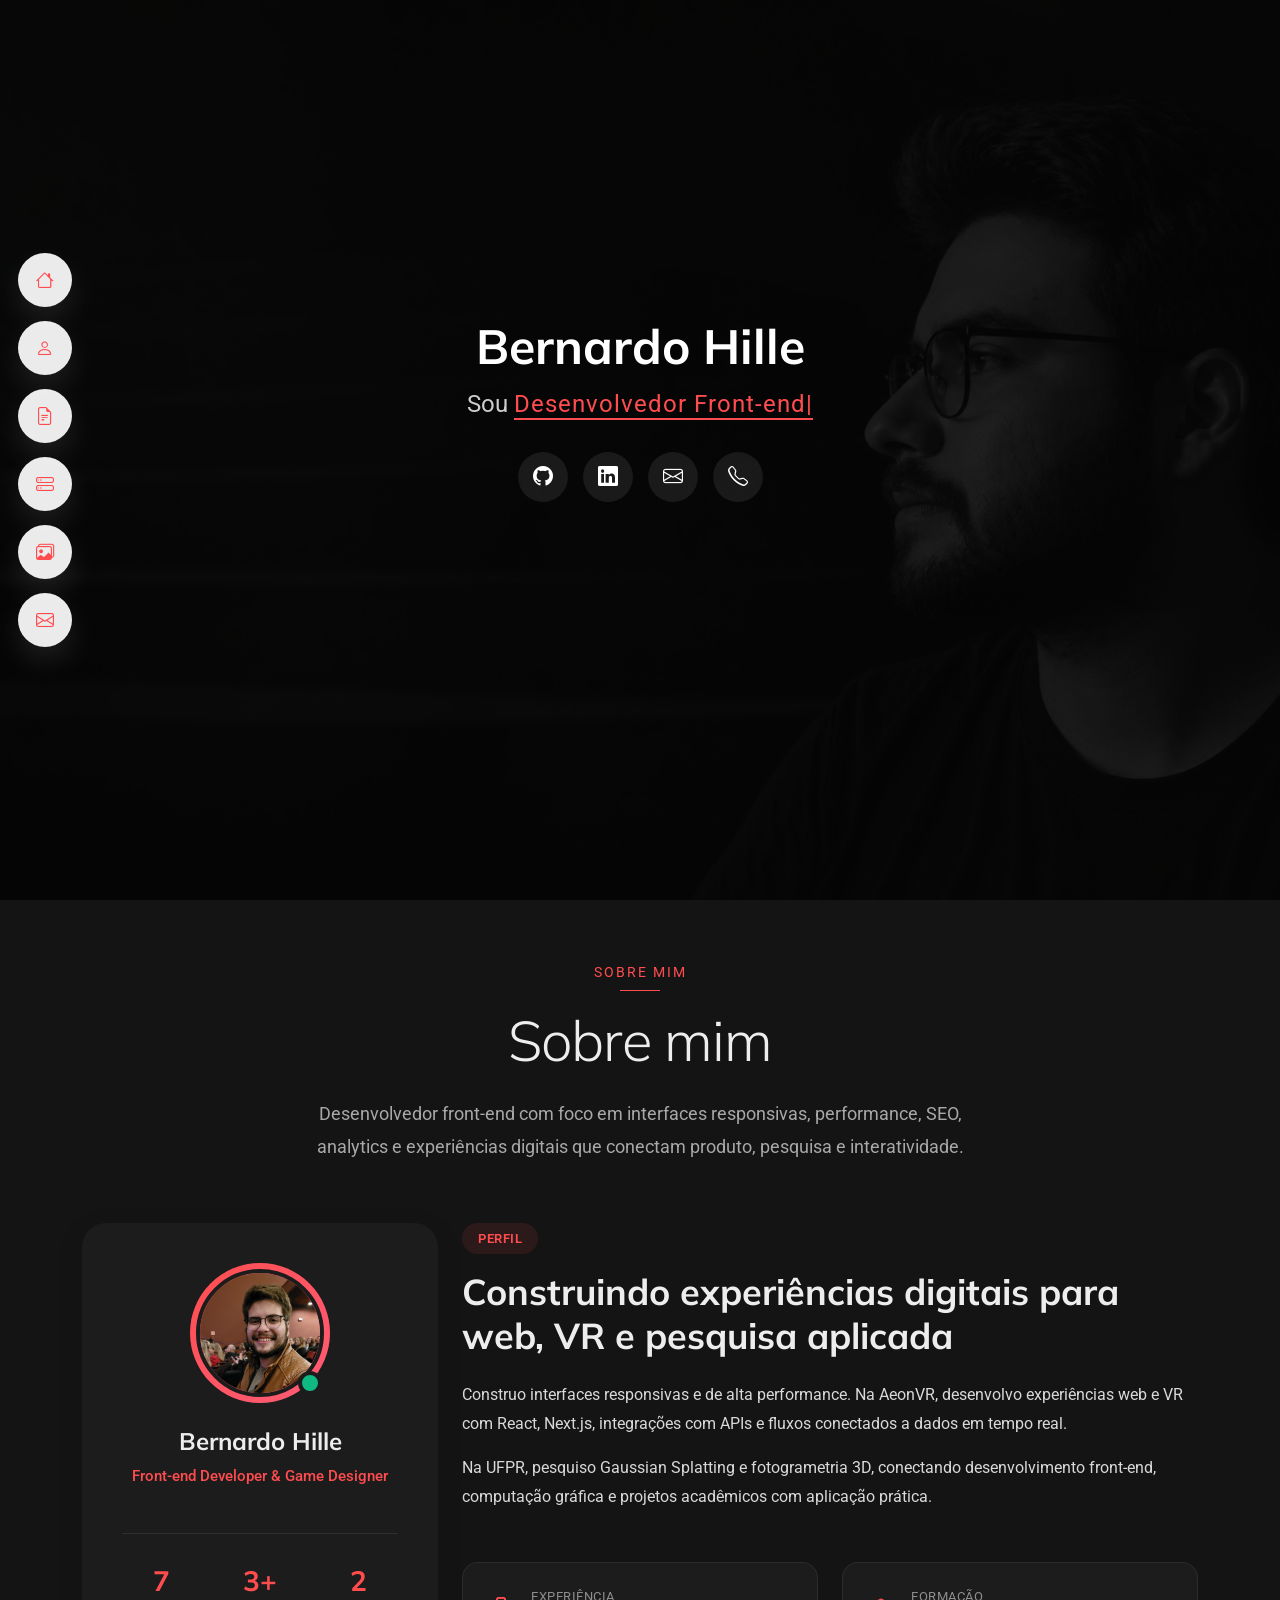
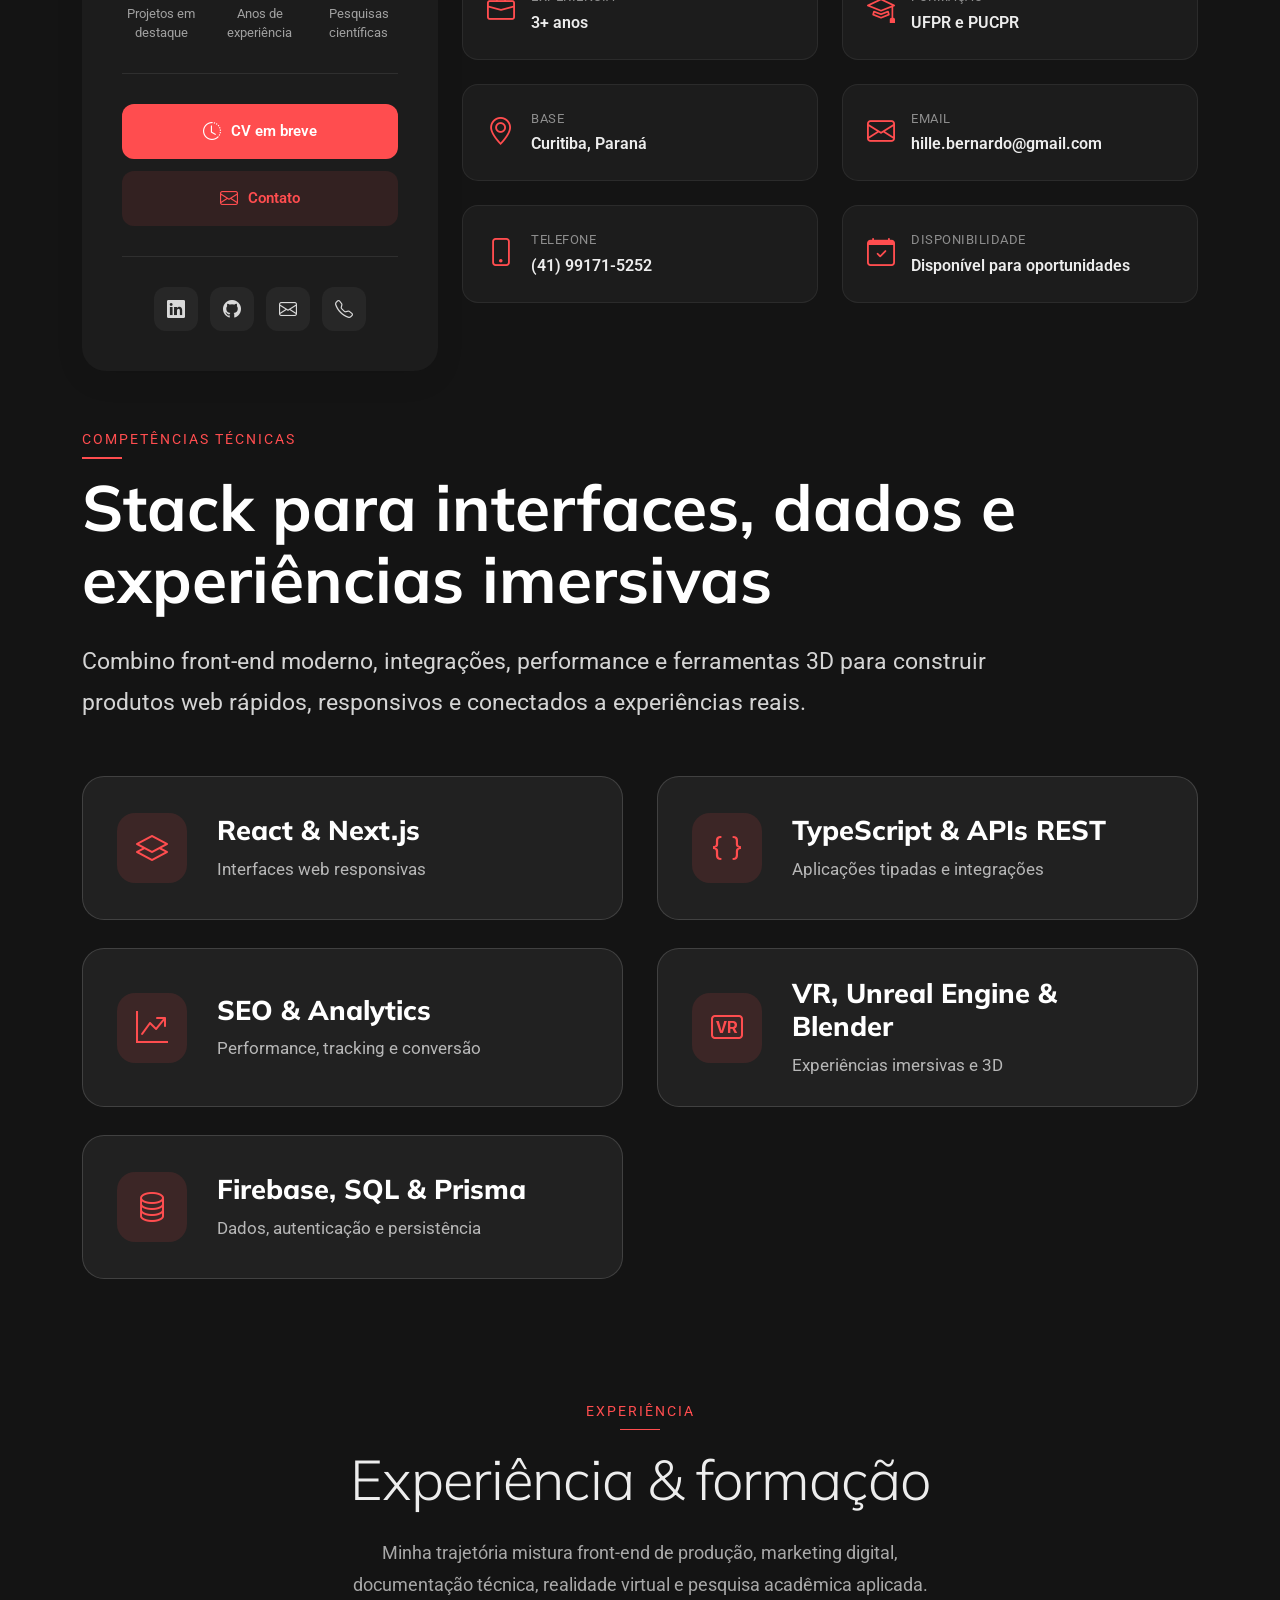
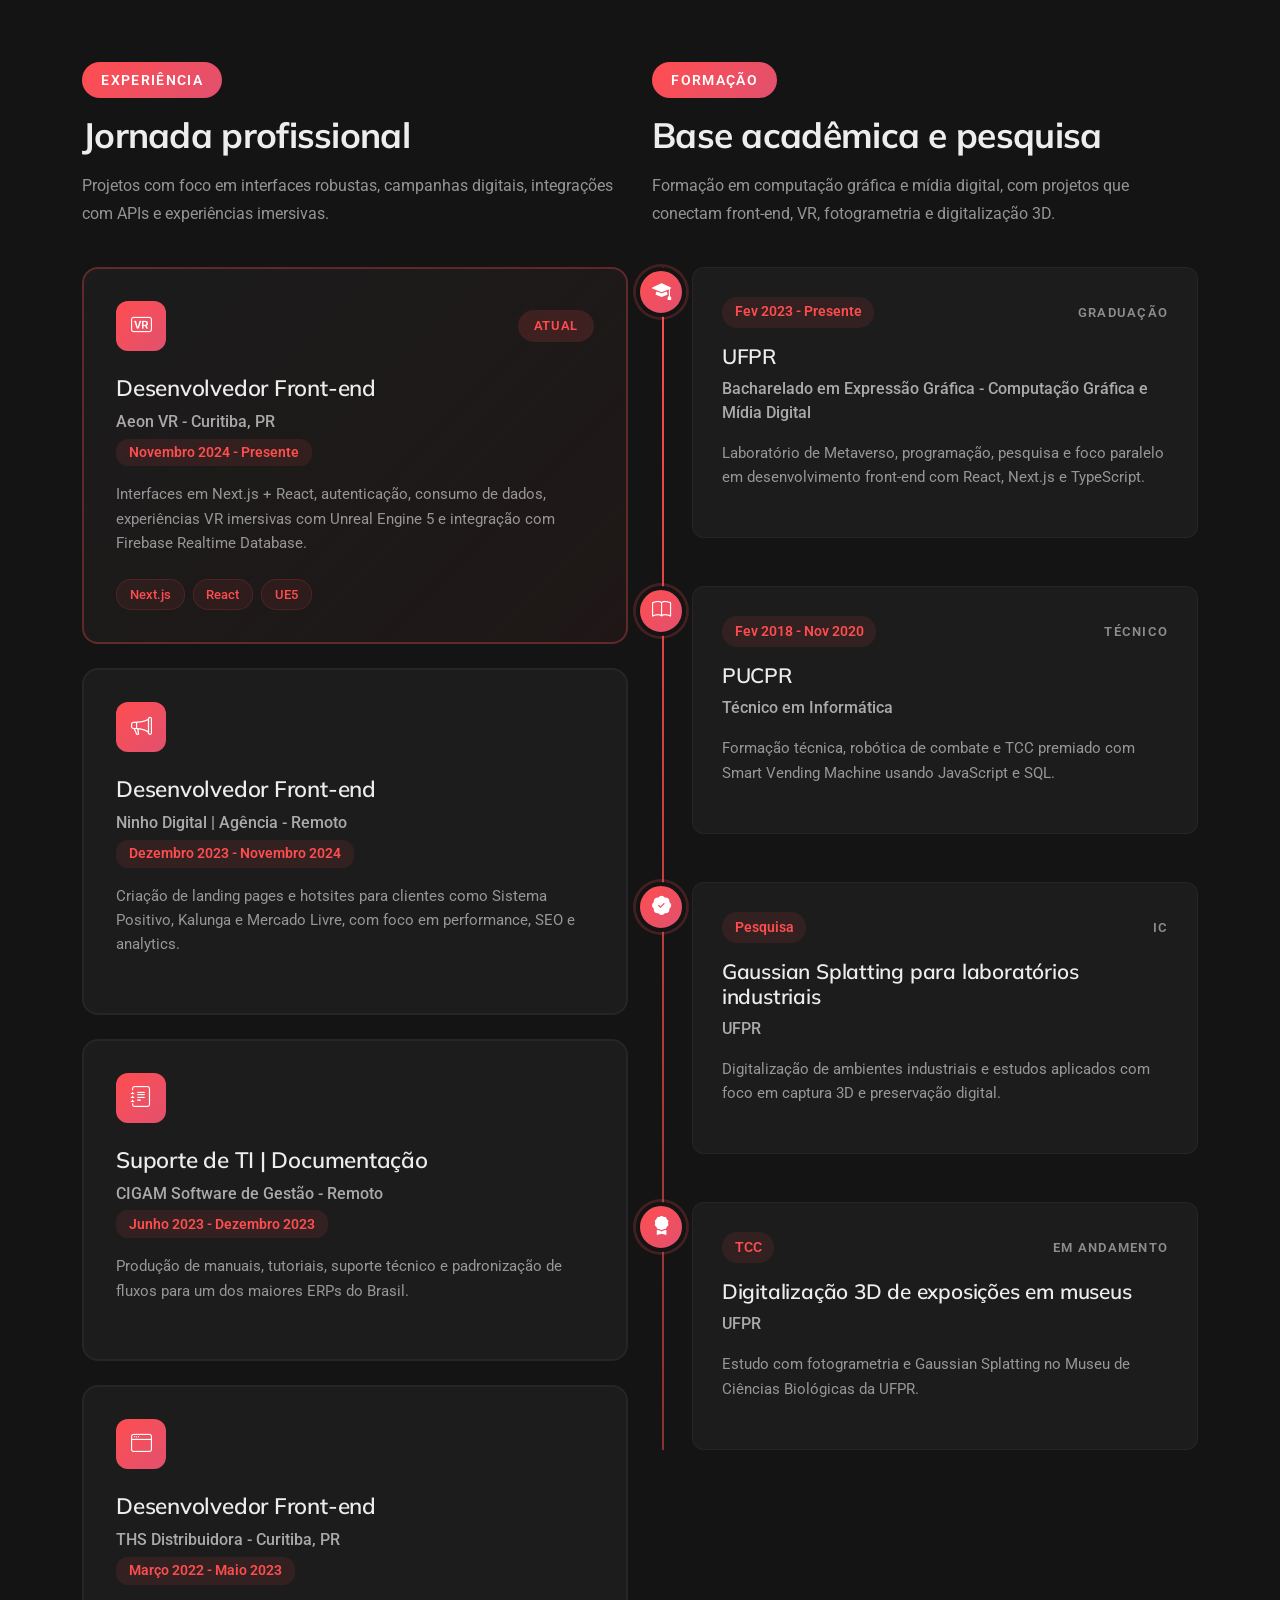
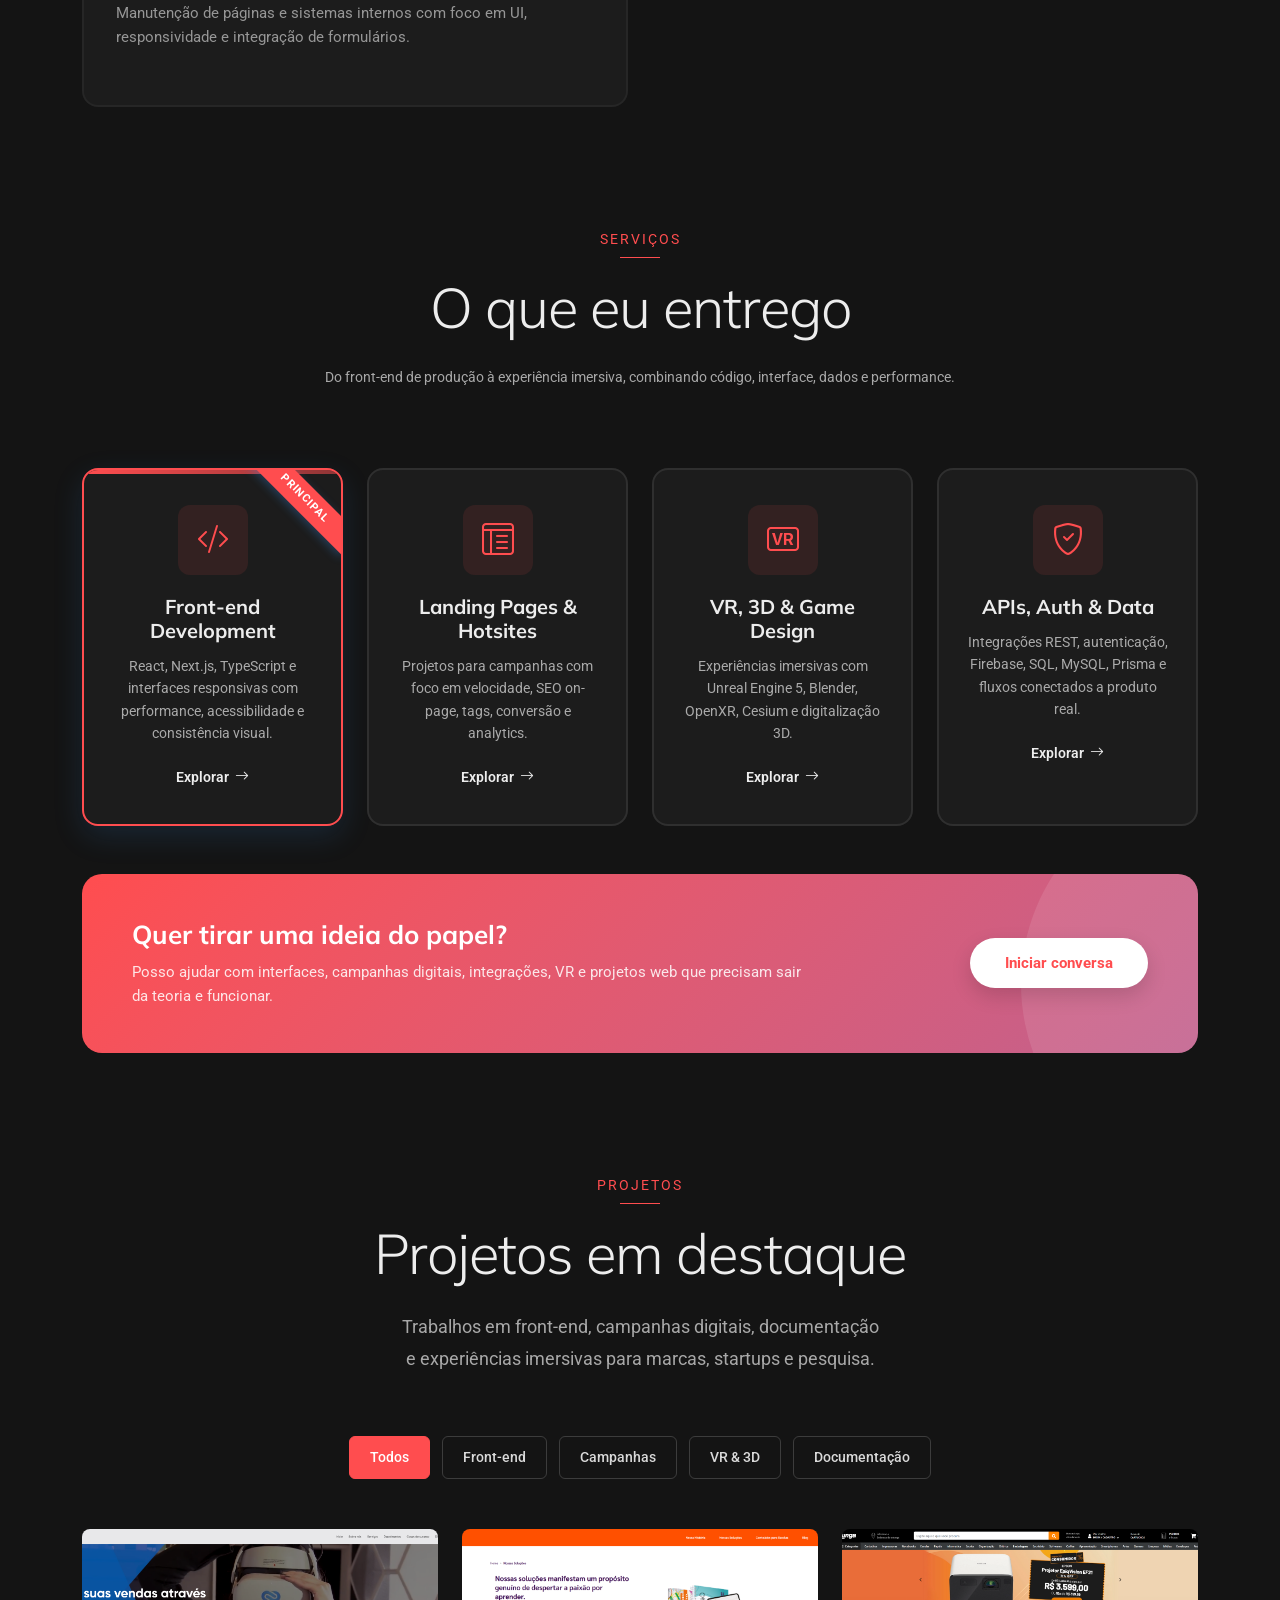
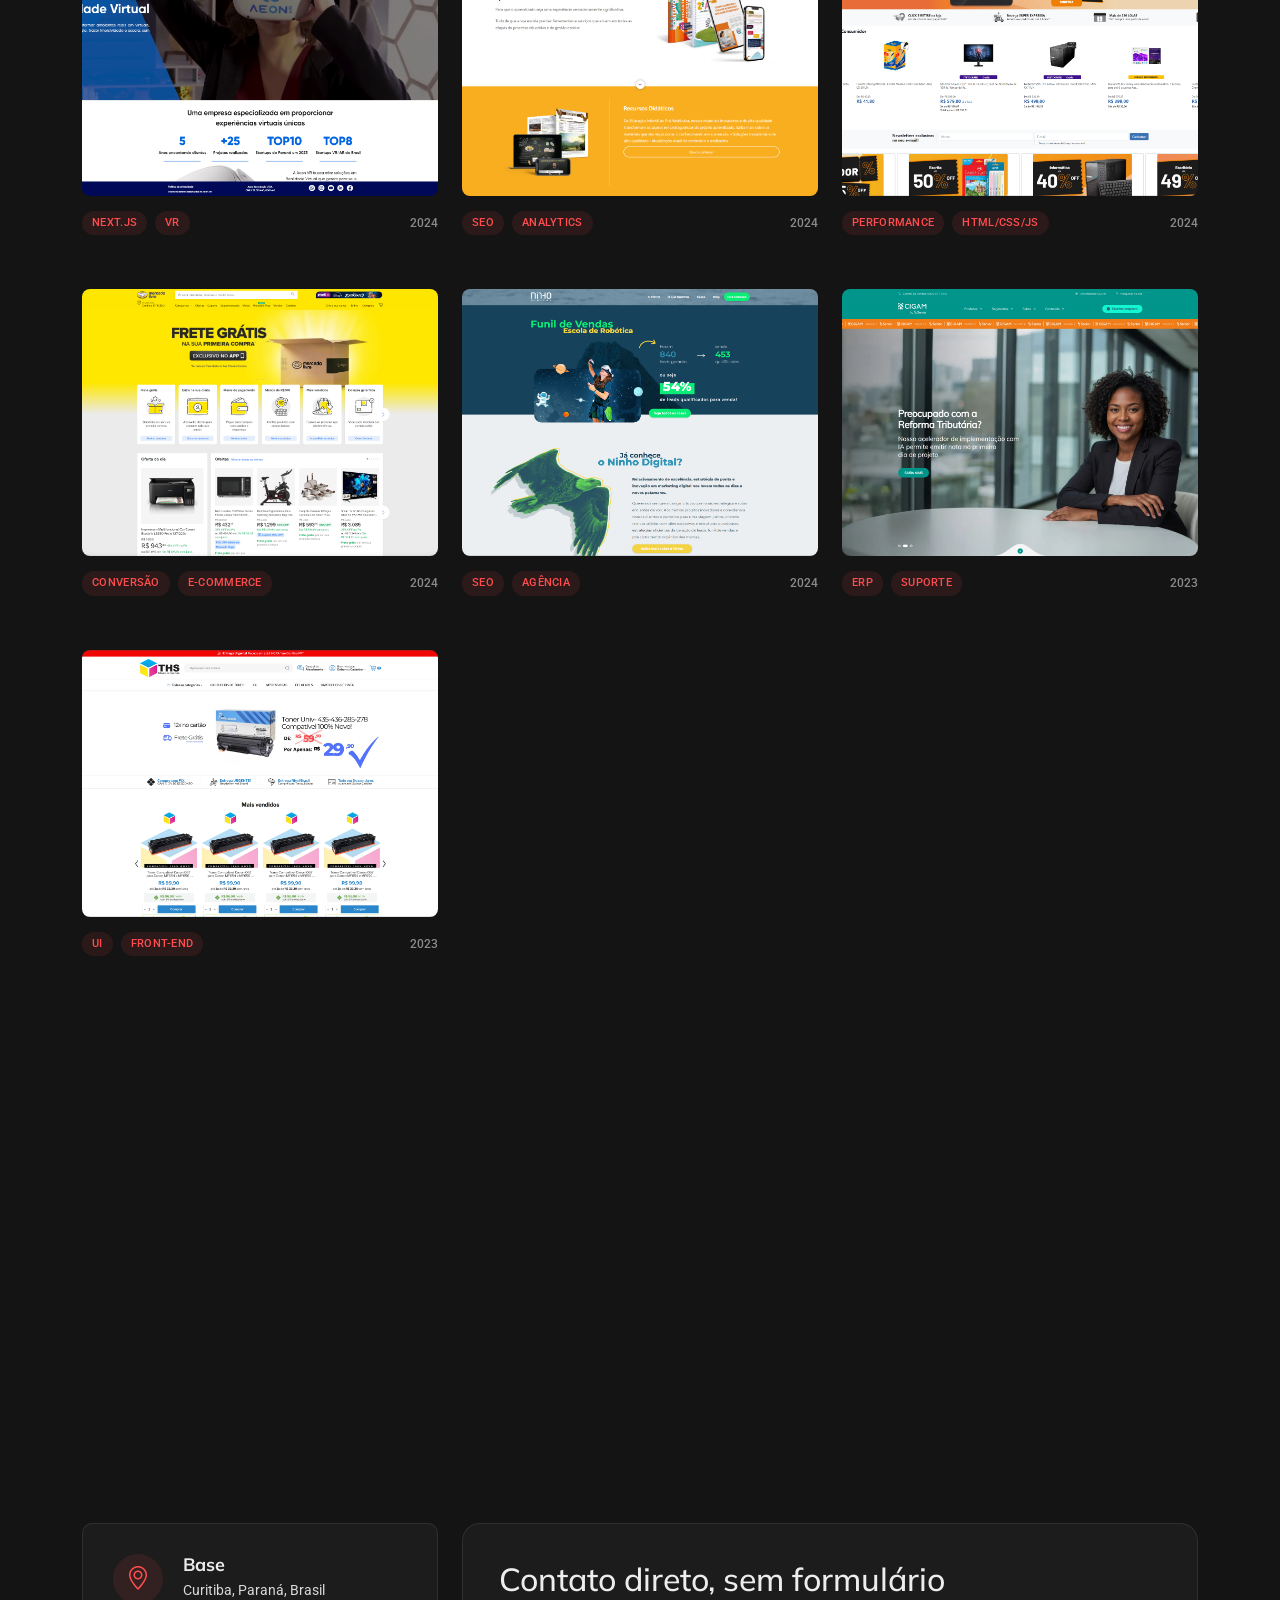
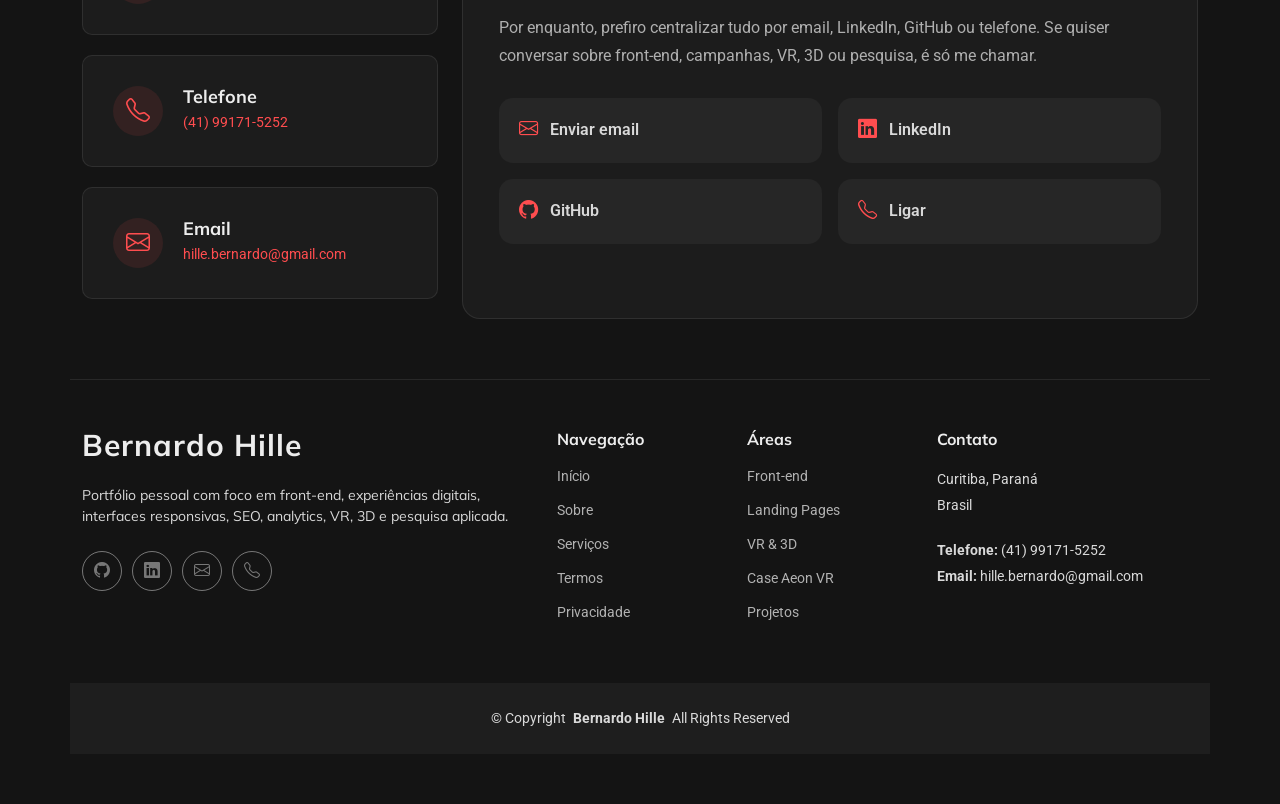
==== commit 29833464: "Polimenta layout e interações visuais Ajusta elementos de interface, responsividade e comportamento " ====
--- a/index.html
+++ b/index.html
@@ -24,6 +24,17 @@
 </head>
 
 <body class="index-page">
+
+  <nav id="side-nav" class="side-nav" aria-label="Navegação principal">
+    <ul>
+      <li><a href="#hero" class="active"><i class="bi bi-house"></i><span>Início</span></a></li>
+      <li><a href="#about"><i class="bi bi-person"></i><span>Sobre</span></a></li>
+      <li><a href="#resume"><i class="bi bi-file-earmark-text"></i><span>Experiência</span></a></li>
+      <li><a href="#services"><i class="bi bi-hdd-stack"></i><span>Serviços</span></a></li>
+      <li><a href="#portfolio"><i class="bi bi-images"></i><span>Projetos</span></a></li>
+      <li><a href="#contact"><i class="bi bi-envelope"></i><span>Contato</span></a></li>
+    </ul>
+  </nav>
 
   <header id="header" class="header d-flex align-items-center fixed-top">
     <div class="container-fluid container-xl position-relative d-flex align-items-center">
@@ -178,62 +189,55 @@
                   </div>
                 </div>
               </div>
-
-              <div class="skills-showcase" data-aos="fade-up" data-aos-delay="250">
-                <div class="section-tag">Core Skills</div>
-                <h3>Competências técnicas</h3>
-
-                <div class="skills-list skills-animation">
-                  <div class="skill-item">
-                    <div class="skill-info">
-                      <span class="skill-name">React &amp; Next.js</span>
-                      <span class="skill-percent">95%</span>
-                    </div>
-                    <div class="progress">
-                      <div class="progress-bar" role="progressbar" aria-valuenow="95" aria-valuemin="0" aria-valuemax="100"></div>
-                    </div>
-                  </div>
-
-                  <div class="skill-item">
-                    <div class="skill-info">
-                      <span class="skill-name">TypeScript &amp; APIs REST</span>
-                      <span class="skill-percent">90%</span>
-                    </div>
-                    <div class="progress">
-                      <div class="progress-bar" role="progressbar" aria-valuenow="90" aria-valuemin="0" aria-valuemax="100"></div>
-                    </div>
-                  </div>
-
-                  <div class="skill-item">
-                    <div class="skill-info">
-                      <span class="skill-name">SEO &amp; Analytics</span>
-                      <span class="skill-percent">88%</span>
-                    </div>
-                    <div class="progress">
-                      <div class="progress-bar" role="progressbar" aria-valuenow="88" aria-valuemin="0" aria-valuemax="100"></div>
-                    </div>
-                  </div>
-
-                  <div class="skill-item">
-                    <div class="skill-info">
-                      <span class="skill-name">VR, Unreal Engine &amp; Blender</span>
-                      <span class="skill-percent">85%</span>
-                    </div>
-                    <div class="progress">
-                      <div class="progress-bar" role="progressbar" aria-valuenow="85" aria-valuemin="0" aria-valuemax="100"></div>
-                    </div>
-                  </div>
-
-                  <div class="skill-item">
-                    <div class="skill-info">
-                      <span class="skill-name">Firebase, SQL &amp; Prisma</span>
-                      <span class="skill-percent">82%</span>
-                    </div>
-                    <div class="progress">
-                      <div class="progress-bar" role="progressbar" aria-valuenow="82" aria-valuemin="0" aria-valuemax="100"></div>
-                    </div>
-                  </div>
-                </div>
+            </div>
+          </div>
+        </div>
+
+        <div class="skills-showcase tools-showcase" data-aos="fade-up" data-aos-delay="250">
+          <div class="tools-showcase-header">
+            <span>Competências técnicas</span>
+            <h3>Stack para interfaces, dados e experiências imersivas</h3>
+            <p>Combino front-end moderno, integrações, performance e ferramentas 3D para construir produtos web rápidos, responsivos e conectados a experiências reais.</p>
+          </div>
+
+          <div class="tools-grid">
+            <div class="tool-item">
+              <div class="tool-logo"><i class="bi bi-layers"></i></div>
+              <div>
+                <h4>React &amp; Next.js</h4>
+                <p>Interfaces web responsivas</p>
+              </div>
+            </div>
+
+            <div class="tool-item">
+              <div class="tool-logo"><i class="bi bi-braces"></i></div>
+              <div>
+                <h4>TypeScript &amp; APIs REST</h4>
+                <p>Aplicações tipadas e integrações</p>
+              </div>
+            </div>
+
+            <div class="tool-item">
+              <div class="tool-logo"><i class="bi bi-graph-up-arrow"></i></div>
+              <div>
+                <h4>SEO &amp; Analytics</h4>
+                <p>Performance, tracking e conversão</p>
+              </div>
+            </div>
+
+            <div class="tool-item">
+              <div class="tool-logo"><i class="bi bi-badge-vr"></i></div>
+              <div>
+                <h4>VR, Unreal Engine &amp; Blender</h4>
+                <p>Experiências imersivas e 3D</p>
+              </div>
+            </div>
+
+            <div class="tool-item">
+              <div class="tool-logo"><i class="bi bi-database"></i></div>
+              <div>
+                <h4>Firebase, SQL &amp; Prisma</h4>
+                <p>Dados, autenticação e persistência</p>
               </div>
             </div>
           </div>
--- a/assets/css/main.css
+++ b/assets/css/main.css
@@ -4234,6 +4234,85 @@
 /*--------------------------------------------------------------
 # Bernardo Hille Custom Static Overrides
 --------------------------------------------------------------*/
+.side-nav {
+  position: fixed;
+  left: 18px;
+  top: 50%;
+  transform: translateY(-50%);
+  z-index: 997;
+  display: none;
+}
+
+.side-nav ul {
+  margin: 0;
+  padding: 0;
+  list-style: none;
+  display: flex;
+  flex-direction: column;
+  gap: 14px;
+}
+
+.side-nav a {
+  width: 54px;
+  height: 54px;
+  overflow: hidden;
+  border-radius: 999px;
+  background: color-mix(in srgb, var(--contrast-color), transparent 8%);
+  color: var(--accent-color);
+  display: flex;
+  align-items: center;
+  gap: 12px;
+  padding: 0 18px;
+  font-size: 18px;
+  line-height: 1;
+  white-space: nowrap;
+  box-shadow: 0 14px 30px color-mix(in srgb, var(--default-color), transparent 88%);
+  transition: width 0.25s ease, background-color 0.25s ease, color 0.25s ease, box-shadow 0.25s ease;
+}
+
+.side-nav a i {
+  flex: 0 0 auto;
+}
+
+.side-nav a span {
+  color: var(--contrast-color);
+  font-size: 15px;
+  font-weight: 600;
+  opacity: 0;
+  transform: translateX(-8px);
+  transition: opacity 0.2s ease, transform 0.2s ease;
+}
+
+.side-nav a:hover,
+.side-nav a.active {
+  background: var(--accent-color);
+  color: var(--contrast-color);
+  box-shadow: 0 18px 36px color-mix(in srgb, var(--accent-color), transparent 68%);
+}
+
+.side-nav a:hover {
+  width: 162px;
+}
+
+.side-nav a:hover span {
+  opacity: 1;
+  transform: translateX(0);
+}
+
+@media (min-width: 1200px) {
+  .index-page .header {
+    display: none !important;
+  }
+
+  .index-page .side-nav {
+    display: block;
+  }
+
+  .index-page .hero {
+    padding-top: 0;
+  }
+}
+
 .hero img {
   object-position: center 24%;
   filter: brightness(0.42);
@@ -4273,6 +4352,138 @@
 .about .profile-card .profile-stats .stat-item p {
   text-transform: none;
   letter-spacing: 0;
+}
+
+.about .tools-showcase {
+  background: transparent;
+  padding: 0;
+  margin-top: 56px;
+}
+
+.about .tools-showcase .tools-showcase-header {
+  max-width: 980px;
+  margin-bottom: 54px;
+}
+
+.about .tools-showcase .tools-showcase-header span {
+  display: inline-block;
+  color: var(--accent-color);
+  font-size: 0.875rem;
+  font-weight: 400;
+  text-transform: uppercase;
+  letter-spacing: 2px;
+  margin-bottom: 22px;
+  position: relative;
+}
+
+.about .tools-showcase .tools-showcase-header span::after {
+  content: "";
+  position: absolute;
+  bottom: -9px;
+  left: 0;
+  width: 40px;
+  height: 2px;
+  background: var(--accent-color);
+}
+
+.about .tools-showcase h3 {
+  color: var(--contrast-color);
+  font-size: clamp(2.4rem, 5vw, 4.35rem);
+  font-weight: 700;
+  line-height: 1.12;
+  letter-spacing: 0;
+  margin-bottom: 26px;
+}
+
+.about .tools-showcase .tools-showcase-header p {
+  color: color-mix(in srgb, var(--contrast-color), transparent 18%);
+  font-size: clamp(1.05rem, 2vw, 1.45rem);
+  line-height: 1.75;
+  margin: 0;
+}
+
+.about .tools-showcase .tools-grid {
+  display: grid;
+  grid-template-columns: repeat(2, minmax(0, 1fr));
+  gap: 28px 34px;
+}
+
+.about .tools-showcase .tool-item {
+  display: grid;
+  grid-template-columns: 76px minmax(0, 1fr);
+  align-items: center;
+  gap: 24px;
+  min-width: 0;
+  min-height: 144px;
+  background: color-mix(in srgb, var(--contrast-color), transparent 94%);
+  border: 1px solid color-mix(in srgb, var(--contrast-color), transparent 86%);
+  border-radius: 22px;
+  padding: 28px 34px;
+}
+
+.about .tools-showcase .tool-logo {
+  width: 70px;
+  height: 70px;
+  border-radius: 18px;
+  background: color-mix(in srgb, var(--accent-color), transparent 88%);
+  color: var(--accent-color);
+  display: flex;
+  align-items: center;
+  justify-content: center;
+  font-family: var(--heading-font);
+  font-size: 32px;
+  font-weight: 900;
+  letter-spacing: 0;
+}
+
+.about .tools-showcase .tool-logo i {
+  line-height: 1;
+}
+
+.about .tools-showcase .tool-item h4 {
+  color: var(--contrast-color);
+  font-size: clamp(1.35rem, 2.4vw, 1.7rem);
+  font-weight: 800;
+  margin: 0 0 10px;
+  letter-spacing: 0;
+}
+
+.about .tools-showcase .tool-item p {
+  color: color-mix(in srgb, var(--contrast-color), transparent 32%);
+  font-size: 1.05rem;
+  font-weight: 400;
+  margin: 0;
+  line-height: 1.5;
+}
+
+@media (max-width: 767px) {
+  .about .tools-showcase .tools-showcase-header {
+    margin-bottom: 36px;
+  }
+
+  .about .tools-showcase .tools-grid {
+    grid-template-columns: 1fr;
+    gap: 26px;
+  }
+
+  .about .tools-showcase .tool-item {
+    grid-template-columns: 58px minmax(0, 1fr);
+    gap: 16px;
+    min-height: 0;
+    padding: 22px 20px;
+    border-radius: 18px;
+  }
+
+  .about .tools-showcase .tool-logo {
+    width: 58px;
+    height: 58px;
+    border-radius: 15px;
+    font-size: 24px;
+  }
+
+  .about .tools-showcase .tool-item p {
+    font-size: 0.98rem;
+  }
 }
 
 .portfolio .portfolio-card .portfolio-meta .project-tags {
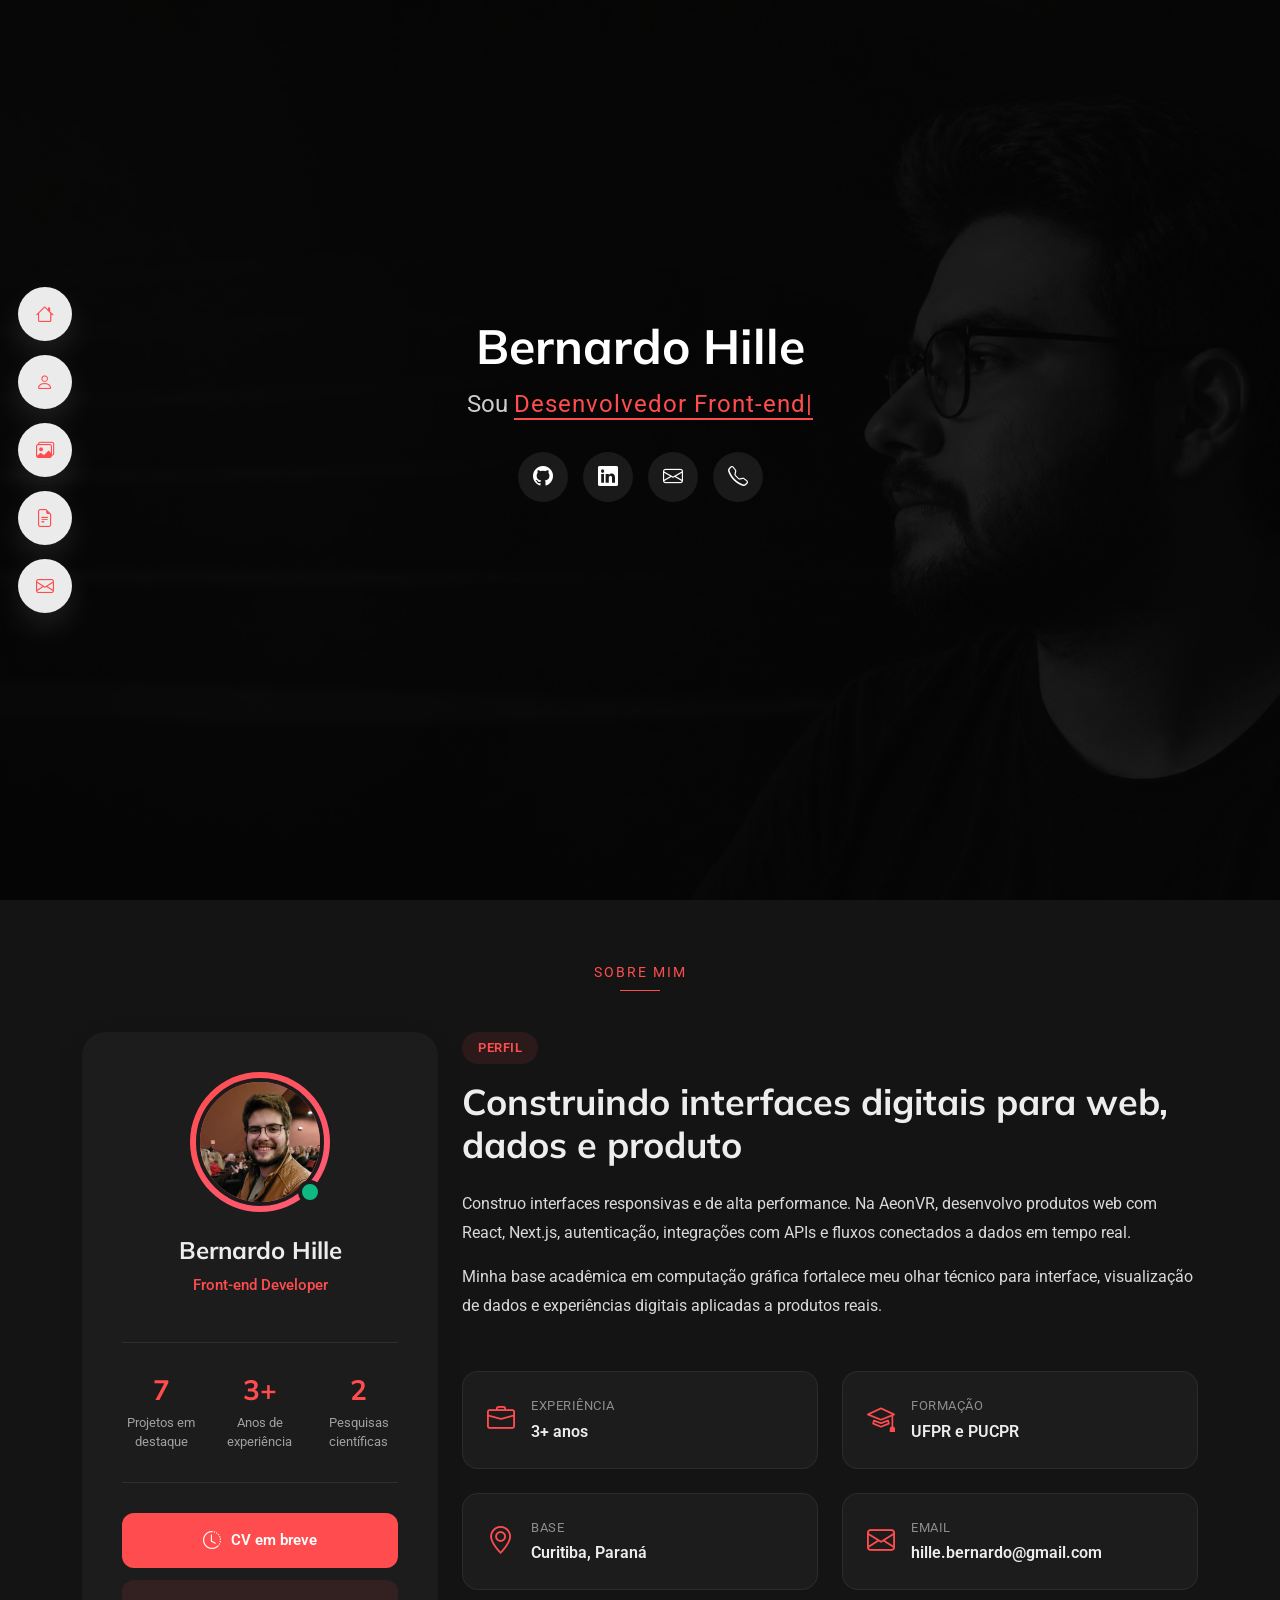
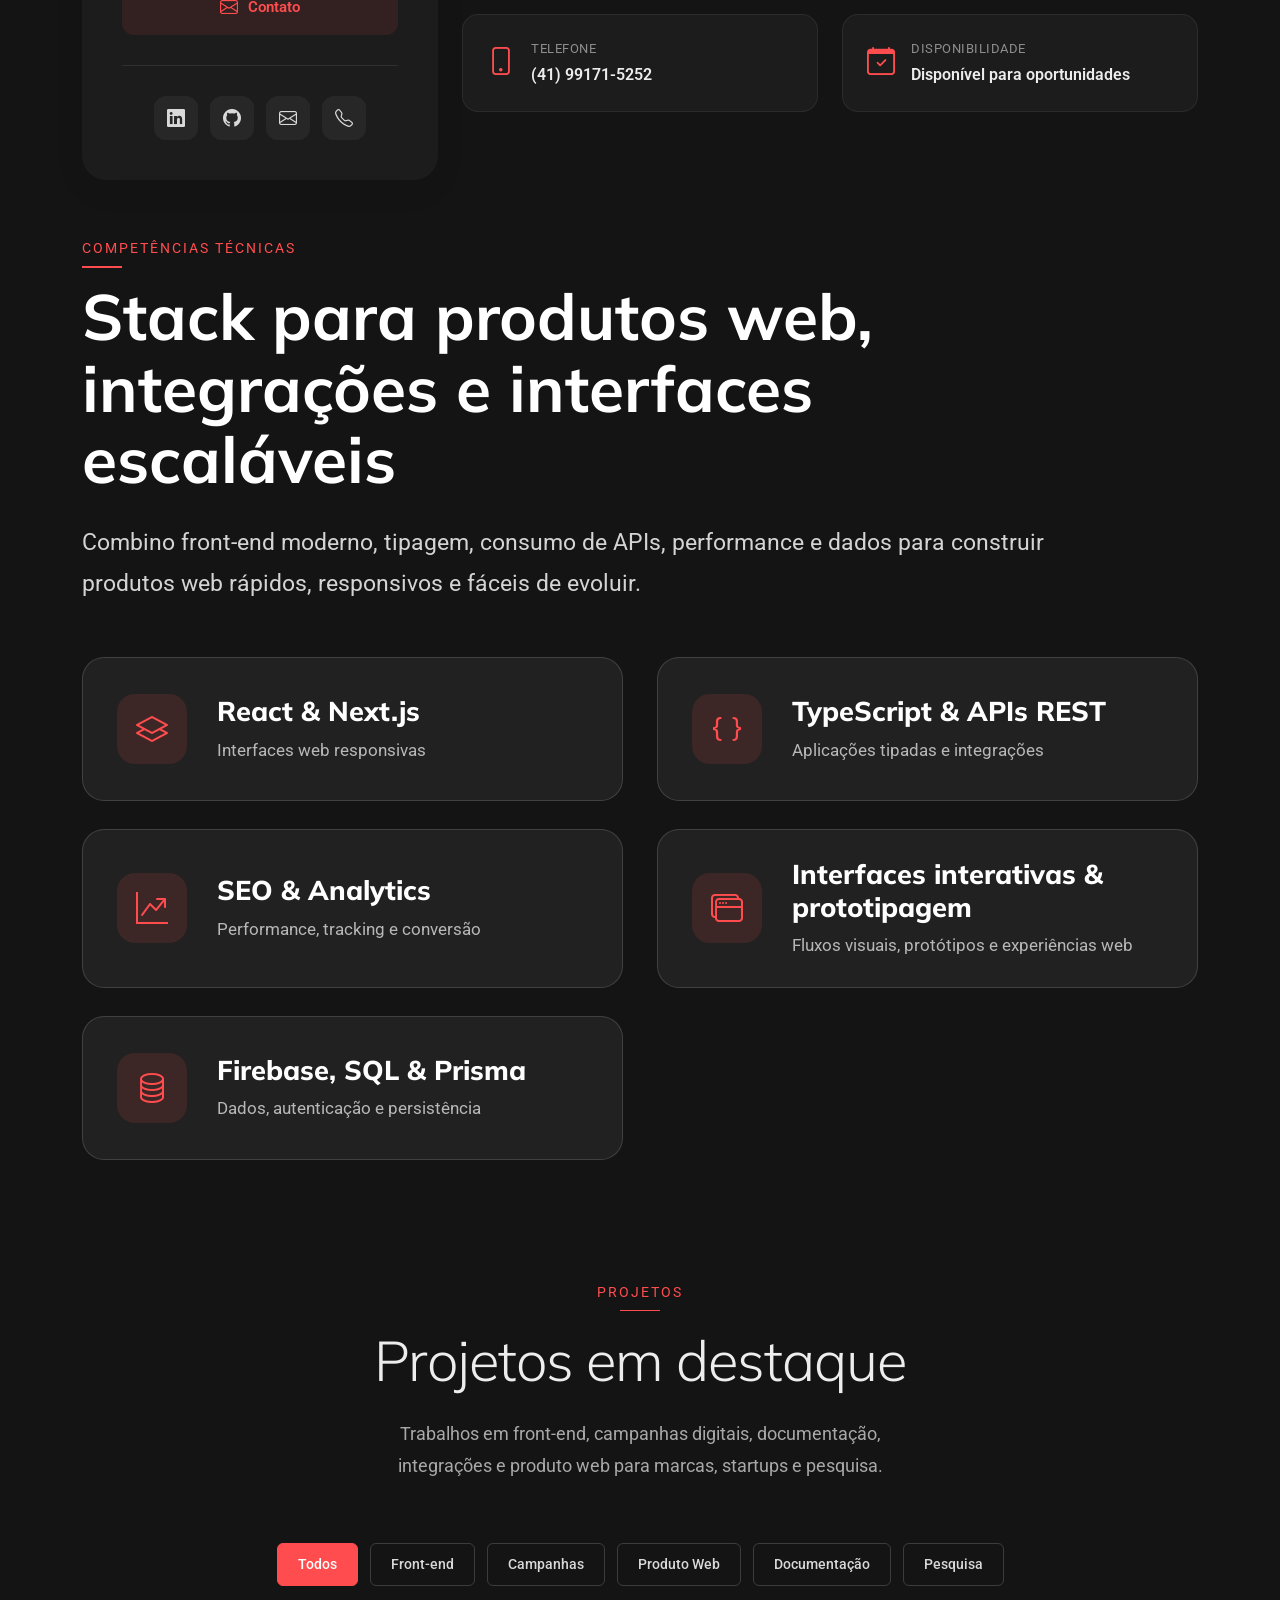
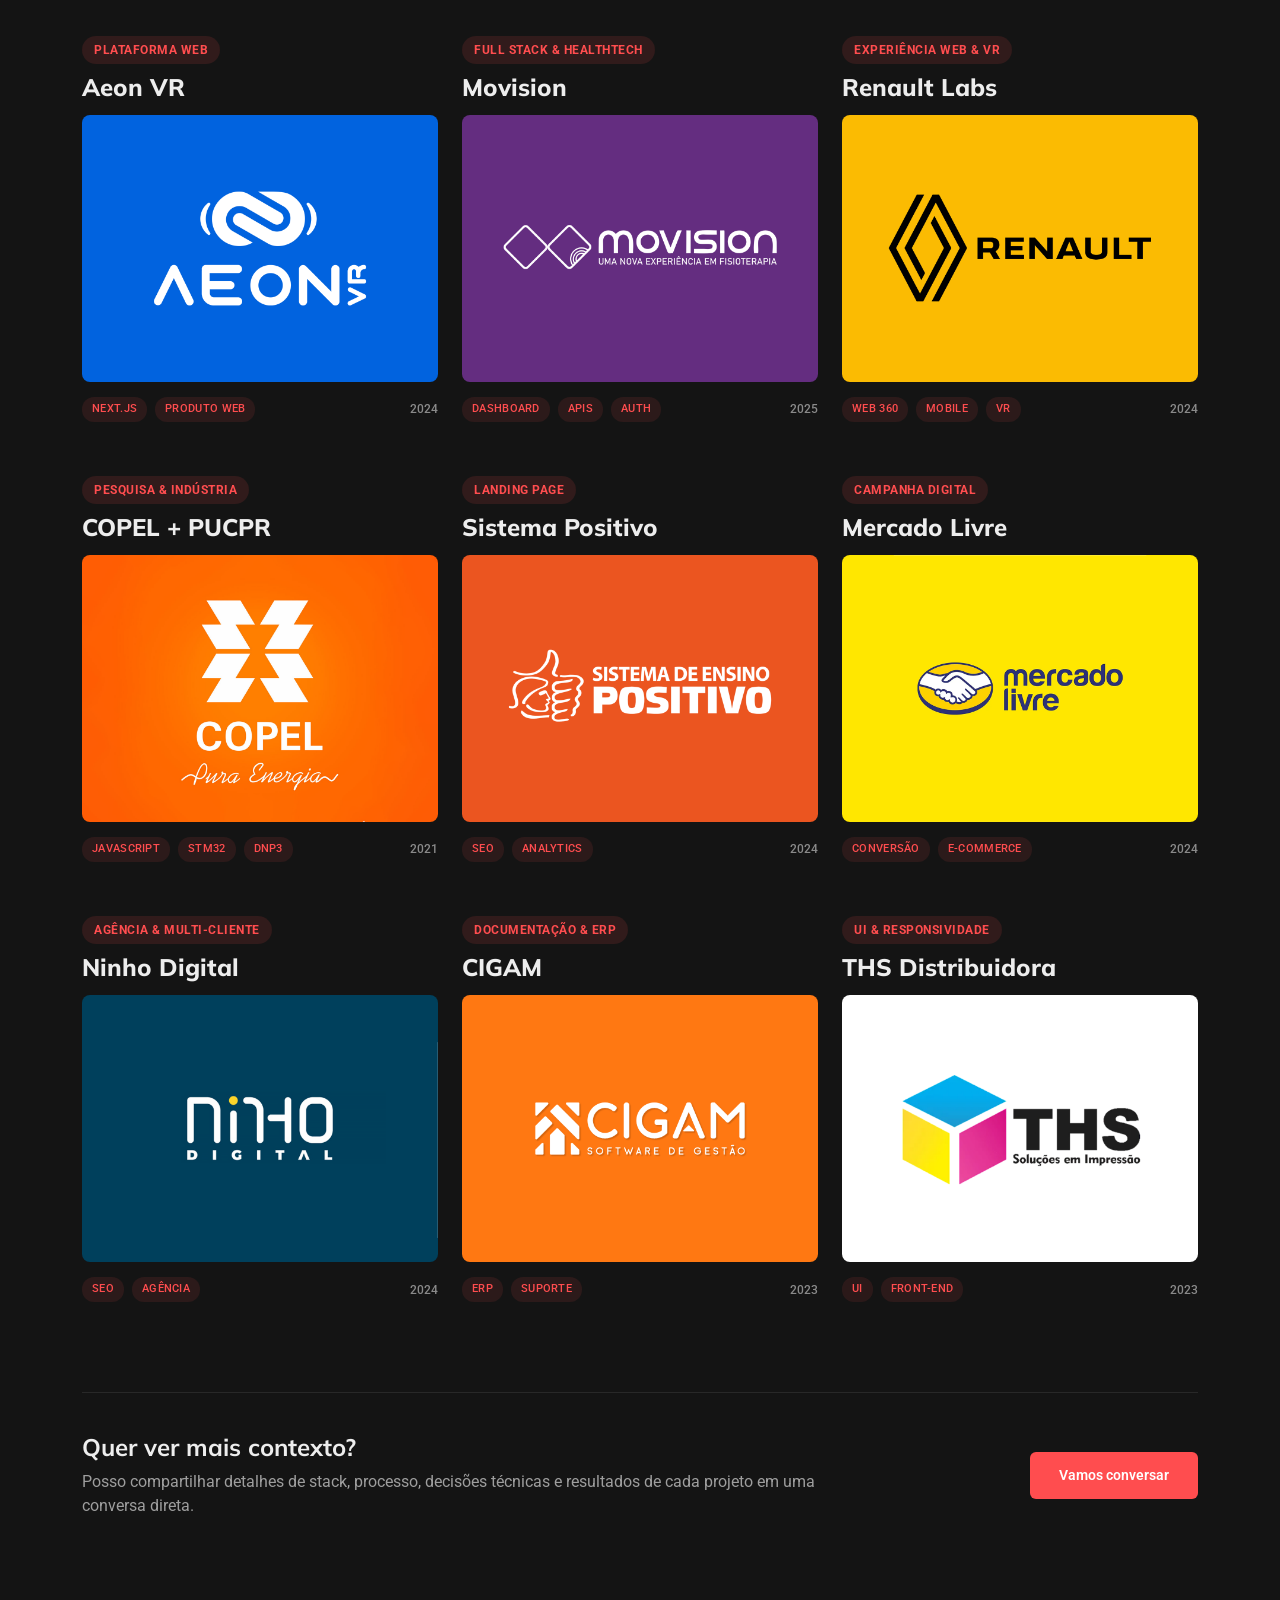
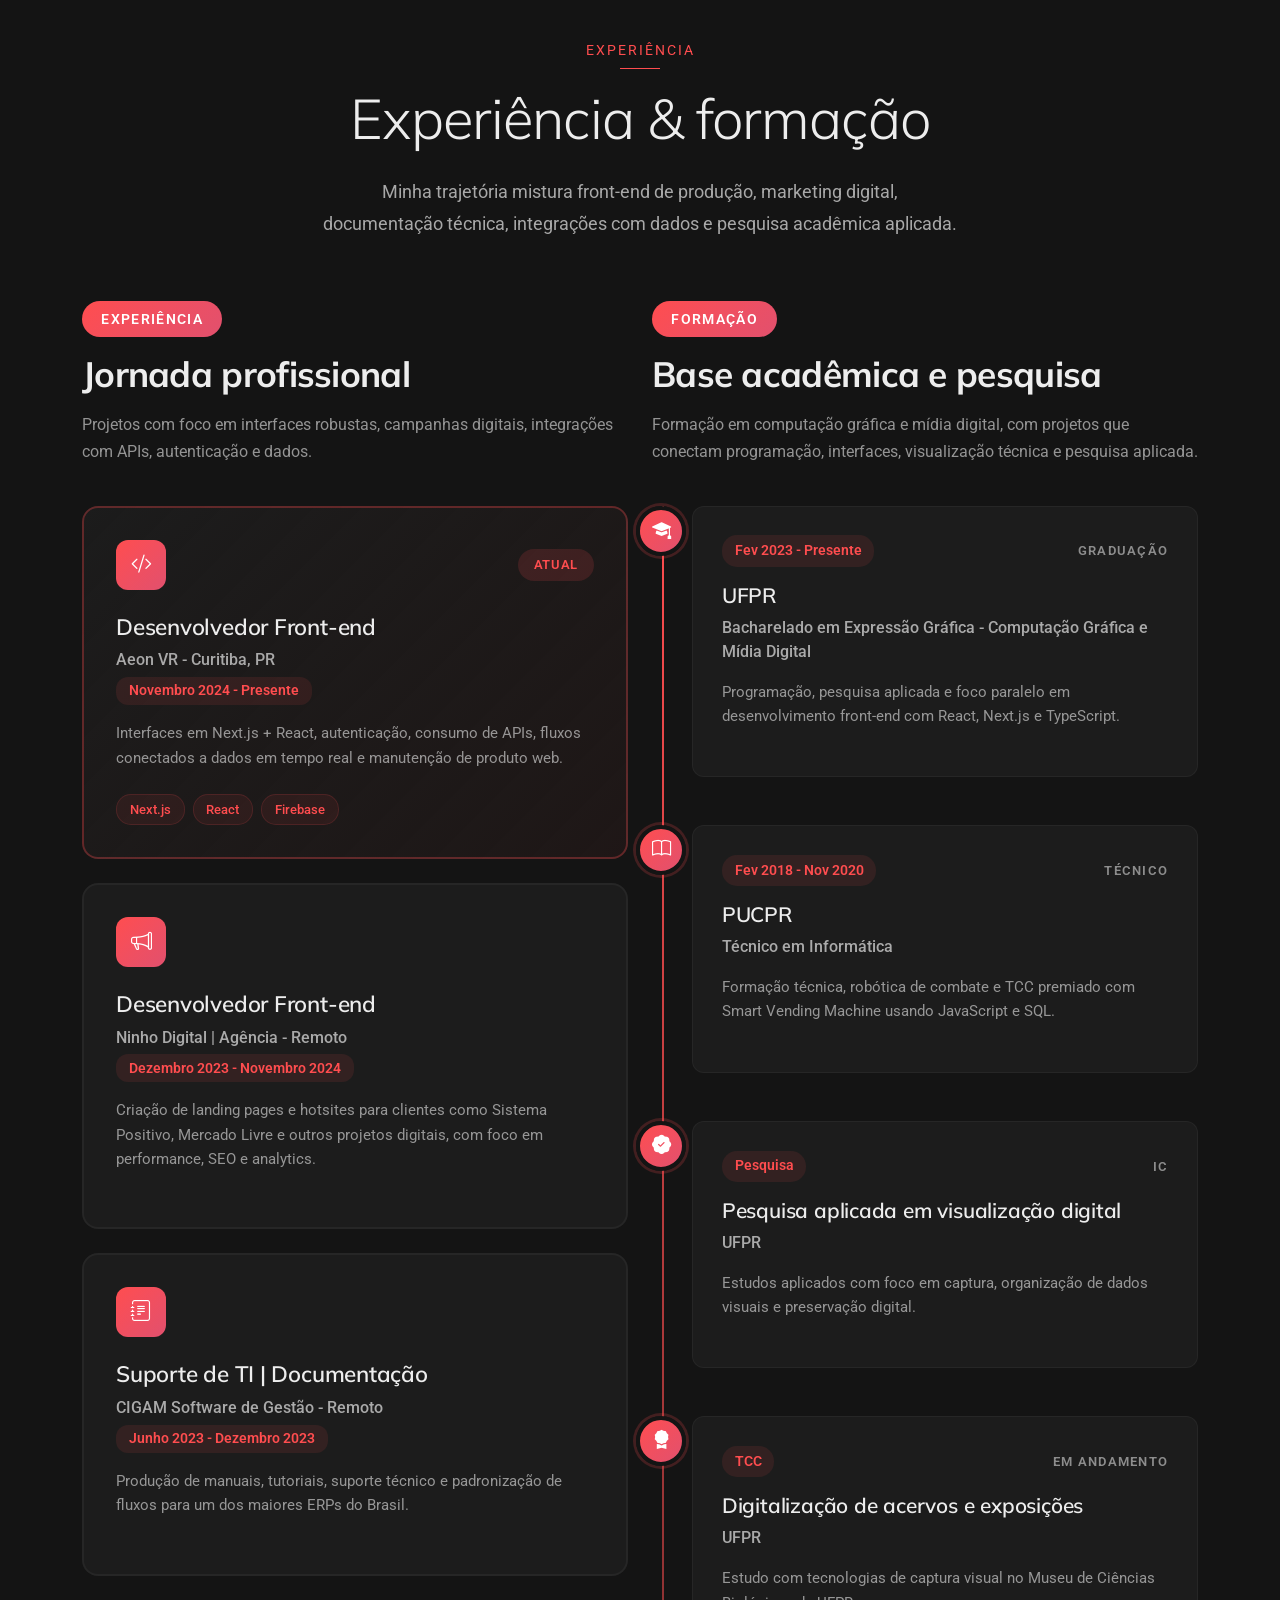
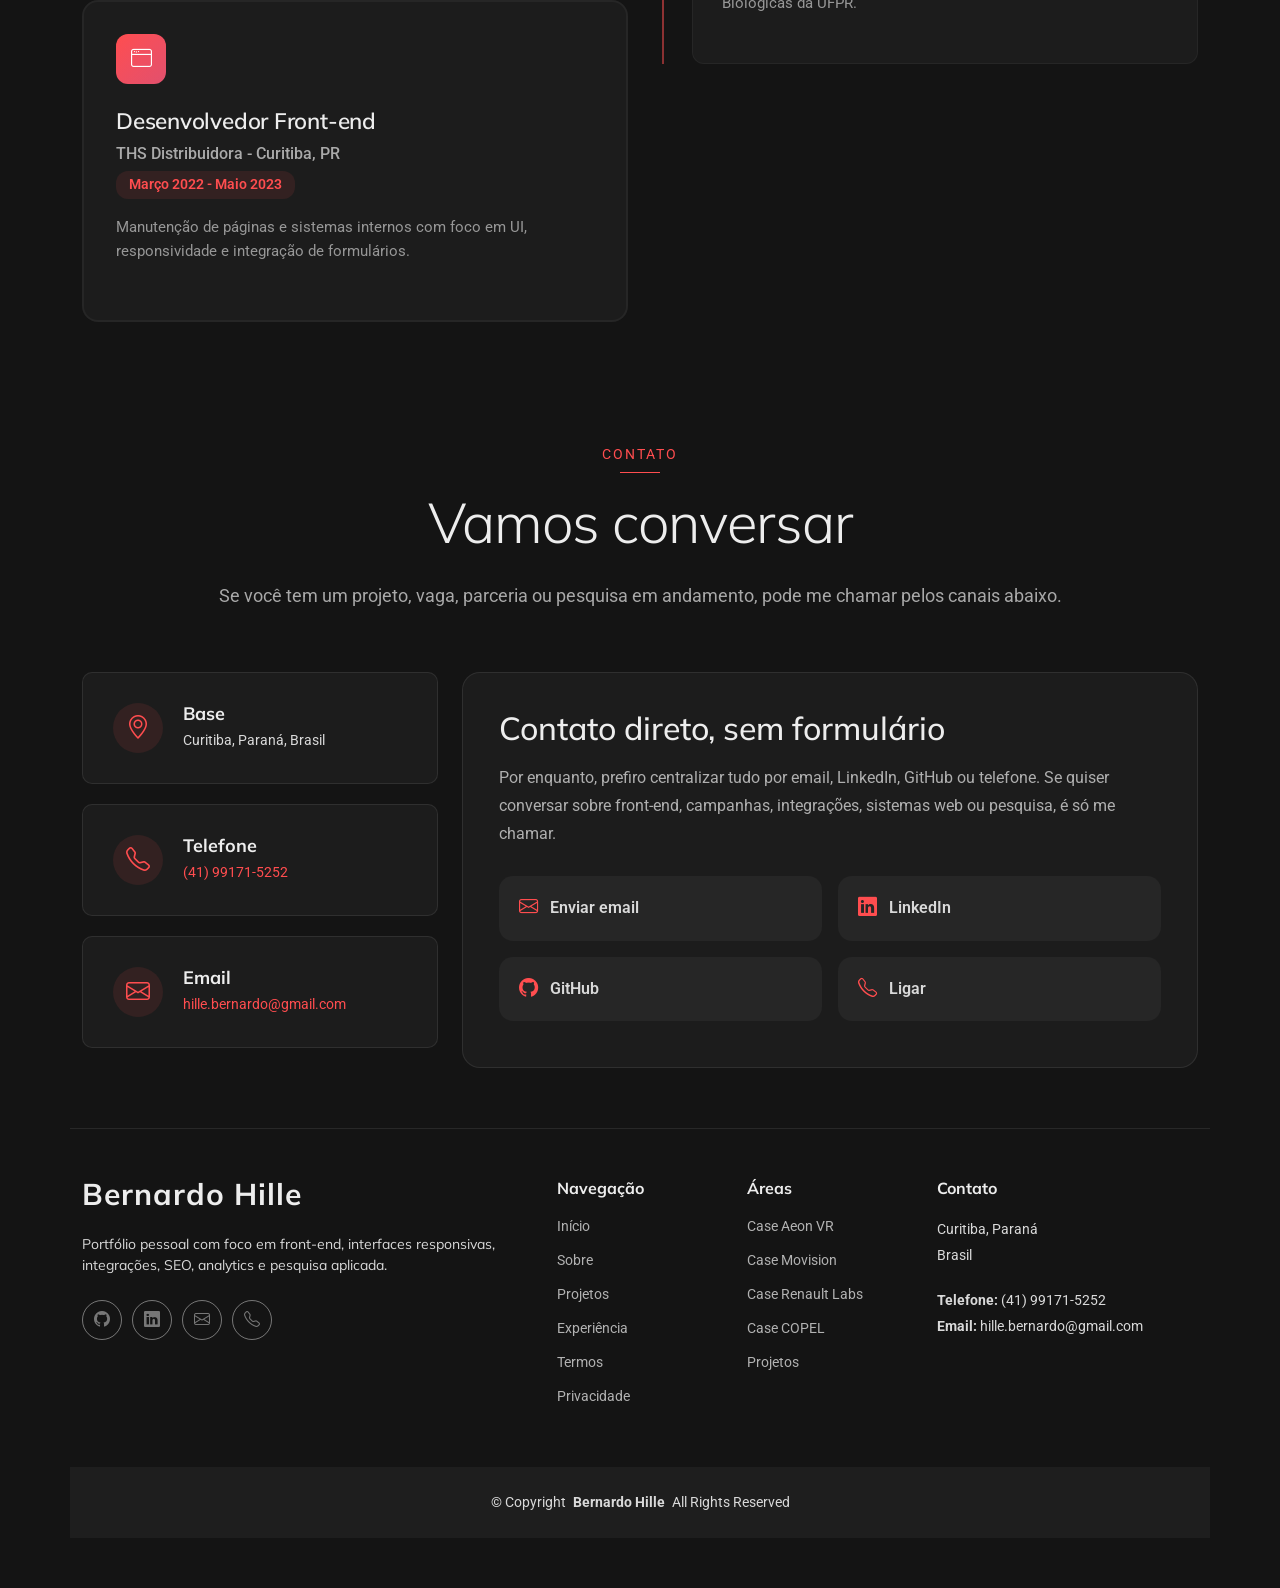
==== commit 5332d394: "Adiciona páginas de cases e mídia de projetos Inclui páginas dedicadas para Movision, Renault Labs e" ====
--- a/index.html
+++ b/index.html
@@ -5,8 +5,8 @@
   <meta charset="utf-8">
   <meta content="width=device-width, initial-scale=1.0" name="viewport">
   <title>Bernardo Hille | Portfólio</title>
-  <meta name="description" content="Portfólio de Bernardo Hille, desenvolvedor front-end com foco em React, Next.js, experiências web, VR, 3D e pesquisa aplicada.">
-  <meta name="keywords" content="Bernardo Hille, portfólio, front-end, React, Next.js, VR, 3D, SEO, analytics">
+  <meta name="description" content="Portfólio de Bernardo Hille, desenvolvedor front-end com foco em React, Next.js, interfaces responsivas, integrações, SEO e analytics.">
+  <meta name="keywords" content="Bernardo Hille, portfólio, front-end, React, Next.js, TypeScript, SEO, analytics">
 
   <link href="assets/img/favicon.png" rel="icon">
   <link href="assets/img/apple-touch-icon.png" rel="apple-touch-icon">
@@ -29,9 +29,8 @@
     <ul>
       <li><a href="#hero" class="active"><i class="bi bi-house"></i><span>Início</span></a></li>
       <li><a href="#about"><i class="bi bi-person"></i><span>Sobre</span></a></li>
+      <li><a href="#portfolio"><i class="bi bi-images"></i><span>Projetos</span></a></li>
       <li><a href="#resume"><i class="bi bi-file-earmark-text"></i><span>Experiência</span></a></li>
-      <li><a href="#services"><i class="bi bi-hdd-stack"></i><span>Serviços</span></a></li>
-      <li><a href="#portfolio"><i class="bi bi-images"></i><span>Projetos</span></a></li>
       <li><a href="#contact"><i class="bi bi-envelope"></i><span>Contato</span></a></li>
     </ul>
   </nav>
@@ -47,9 +46,8 @@
         <ul>
           <li><a href="#hero" class="active">Início</a></li>
           <li><a href="#about">Sobre</a></li>
+          <li><a href="#portfolio">Projetos</a></li>
           <li><a href="#resume">Experiência</a></li>
-          <li><a href="#services">Serviços</a></li>
-          <li><a href="#portfolio">Projetos</a></li>
           <li><a href="#contact">Contato</a></li>
         </ul>
         <i class="mobile-nav-toggle d-xl-none bi bi-list"></i>
@@ -70,7 +68,7 @@
         <div class="row justify-content-center">
           <div class="col-lg-8 text-center">
             <h2>Bernardo Hille</h2>
-            <p>Sou <span class="typed" data-typed-items="Desenvolvedor Front-end, especialista em React e Next.js, criador de experiências web e VR, pesquisador em 3D"></span><span class="typed-cursor" aria-hidden="true"></span></p>
+            <p>Sou <span class="typed" data-typed-items="Desenvolvedor Front-end, especialista em React e Next.js, criador de interfaces performáticas, integrador de APIs e dados"></span><span class="typed-cursor" aria-hidden="true"></span></p>
             <div class="social-links">
               <a href="https://github.com/BernardoHille" target="_blank" rel="noreferrer"><i class="bi bi-github"></i></a>
               <a href="https://www.linkedin.com/in/bernardo-hille-b440221bb/" target="_blank" rel="noreferrer"><i class="bi bi-linkedin"></i></a>
@@ -85,8 +83,6 @@
     <section id="about" class="about section">
       <div class="container section-title" data-aos="fade-up">
         <span class="subtitle">Sobre mim</span>
-        <h2>Sobre mim</h2>
-        <p>Desenvolvedor front-end com foco em interfaces responsivas, performance, SEO, analytics e experiências digitais que conectam produto, pesquisa e interatividade.</p>
       </div>
 
       <div class="container" data-aos="fade-up" data-aos-delay="100">
@@ -99,7 +95,7 @@
                   <div class="status-indicator"></div>
                 </div>
                 <h3>Bernardo Hille</h3>
-                <span class="role">Front-end Developer &amp; Game Designer</span>
+                <span class="role">Front-end Developer</span>
               </div>
 
               <div class="profile-stats">
@@ -135,9 +131,9 @@
             <div class="content-wrapper">
               <div class="bio-section">
                 <div class="section-tag">Perfil</div>
-                <h2>Construindo experiências digitais para web, VR e pesquisa aplicada</h2>
-                <p>Construo interfaces responsivas e de alta performance. Na AeonVR, desenvolvo experiências web e VR com React, Next.js, integrações com APIs e fluxos conectados a dados em tempo real.</p>
-                <p>Na UFPR, pesquiso Gaussian Splatting e fotogrametria 3D, conectando desenvolvimento front-end, computação gráfica e projetos acadêmicos com aplicação prática.</p>
+                <h2>Construindo interfaces digitais para web, dados e produto</h2>
+                <p>Construo interfaces responsivas e de alta performance. Na AeonVR, desenvolvo produtos web com React, Next.js, autenticação, integrações com APIs e fluxos conectados a dados em tempo real.</p>
+                <p>Minha base acadêmica em computação gráfica fortalece meu olhar técnico para interface, visualização de dados e experiências digitais aplicadas a produtos reais.</p>
               </div>
 
               <div class="details-grid">
@@ -196,8 +192,8 @@
         <div class="skills-showcase tools-showcase" data-aos="fade-up" data-aos-delay="250">
           <div class="tools-showcase-header">
             <span>Competências técnicas</span>
-            <h3>Stack para interfaces, dados e experiências imersivas</h3>
-            <p>Combino front-end moderno, integrações, performance e ferramentas 3D para construir produtos web rápidos, responsivos e conectados a experiências reais.</p>
+            <h3>Stack para produtos web, integrações e interfaces escaláveis</h3>
+            <p>Combino front-end moderno, tipagem, consumo de APIs, performance e dados para construir produtos web rápidos, responsivos e fáceis de evoluir.</p>
           </div>
 
           <div class="tools-grid">
@@ -226,10 +222,10 @@
             </div>
 
             <div class="tool-item">
-              <div class="tool-logo"><i class="bi bi-badge-vr"></i></div>
+              <div class="tool-logo"><i class="bi bi-window-stack"></i></div>
               <div>
-                <h4>VR, Unreal Engine &amp; Blender</h4>
-                <p>Experiências imersivas e 3D</p>
+                <h4>Interfaces interativas &amp; prototipagem</h4>
+                <p>Fluxos visuais, protótipos e experiências web</p>
               </div>
             </div>
 
@@ -245,11 +241,310 @@
       </div>
     </section>
 
+    <section id="portfolio" class="portfolio section">
+      <div class="container section-title" data-aos="fade-up">
+        <span class="subtitle">Projetos</span>
+        <h2>Projetos em destaque</h2>
+        <p>Trabalhos em front-end, campanhas digitais, documentação, integrações e produto web para marcas, startups e pesquisa.</p>
+      </div>
+
+      <div class="container" data-aos="fade-up" data-aos-delay="100">
+        <div class="isotope-layout" data-default-filter="*" data-layout="masonry" data-sort="original-order">
+          <ul class="portfolio-filters isotope-filters" data-aos="fade-up" data-aos-delay="200">
+            <li data-filter="*" class="filter-active">Todos</li>
+            <li data-filter=".filter-development">Front-end</li>
+            <li data-filter=".filter-digital">Campanhas</li>
+            <li data-filter=".filter-creative">Produto Web</li>
+            <li data-filter=".filter-strategy">Documentação</li>
+            <li data-filter=".filter-research">Pesquisa</li>
+          </ul>
+
+          <div class="row gy-4 isotope-container" data-aos="fade-up" data-aos-delay="300">
+            <div class="col-lg-4 col-md-6 portfolio-item isotope-item filter-development filter-creative">
+              <div class="portfolio-card">
+                <div class="portfolio-heading">
+                  <span class="project-category">Plataforma Web</span>
+                  <h4>Aeon VR</h4>
+                </div>
+                <div class="portfolio-image-container">
+                  <img src="assets/img/thumbs/aeonvr-thumb.png" alt="Aeon VR" class="img-fluid" loading="lazy">
+                  <div class="portfolio-overlay">
+                    <div class="portfolio-actions">
+                      <a href="assets/img/portfolio/aeonvr.png" class="glightbox portfolio-link">
+                        <i class="bi bi-plus-lg"></i>
+                      </a>
+                      <a href="portfolio-details.html" class="portfolio-details">
+                        <i class="bi bi-arrow-right"></i>
+                      </a>
+                    </div>
+                  </div>
+                </div>
+                <div class="portfolio-meta">
+                  <div class="project-tags">
+                    <span class="tag">Next.js</span>
+                    <span class="tag">Produto Web</span>
+                  </div>
+                  <div class="project-year">2024</div>
+                </div>
+              </div>
+            </div>
+
+            <div class="col-lg-4 col-md-6 portfolio-item isotope-item filter-development filter-creative">
+              <div class="portfolio-card">
+                <div class="portfolio-heading">
+                  <span class="project-category">Full Stack &amp; HealthTech</span>
+                  <h4>Movision</h4>
+                </div>
+                <div class="portfolio-image-container">
+                  <img src="assets/img/thumbs/movision-thumb.png" alt="Dashboard web Movision" class="img-fluid" loading="lazy">
+                  <div class="portfolio-overlay">
+                    <div class="portfolio-actions">
+                      <a href="assets/img/portfolio/movision-dashboard-1.avif" class="glightbox portfolio-link">
+                        <i class="bi bi-plus-lg"></i>
+                      </a>
+                      <a href="portfolio-movision.html" class="portfolio-details">
+                        <i class="bi bi-arrow-right"></i>
+                      </a>
+                    </div>
+                  </div>
+                </div>
+                <div class="portfolio-meta">
+                  <div class="project-tags">
+                    <span class="tag">Dashboard</span>
+                    <span class="tag">APIs</span>
+                    <span class="tag">Auth</span>
+                  </div>
+                  <div class="project-year">2025</div>
+                </div>
+              </div>
+            </div>
+
+            <div class="col-lg-4 col-md-6 portfolio-item isotope-item filter-development filter-creative filter-research">
+              <div class="portfolio-card">
+                <div class="portfolio-heading">
+                  <span class="project-category">Experiência Web &amp; VR</span>
+                  <h4>Renault Labs</h4>
+                </div>
+                <div class="portfolio-image-container">
+                  <img src="assets/img/thumbs/renault-thumb.png" alt="Experiência web Renault Labs" class="img-fluid" loading="lazy">
+                  <div class="portfolio-overlay">
+                    <div class="portfolio-actions">
+                      <a href="assets/img/thumbs/renault-thumb.png" class="glightbox portfolio-link">
+                        <i class="bi bi-plus-lg"></i>
+                      </a>
+                      <a href="portfolio-renault.html" class="portfolio-details">
+                        <i class="bi bi-arrow-right"></i>
+                      </a>
+                    </div>
+                  </div>
+                </div>
+                <div class="portfolio-meta">
+                  <div class="project-tags">
+                    <span class="tag">Web 360</span>
+                    <span class="tag">Mobile</span>
+                    <span class="tag">VR</span>
+                  </div>
+                  <div class="project-year">2024</div>
+                </div>
+              </div>
+            </div>
+
+            <div class="col-lg-4 col-md-6 portfolio-item isotope-item filter-development filter-research">
+              <div class="portfolio-card">
+                <div class="portfolio-heading">
+                  <span class="project-category">Pesquisa &amp; Indústria</span>
+                  <h4>COPEL + PUCPR</h4>
+                </div>
+                <div class="portfolio-image-container">
+                  <img src="assets/img/thumbs/copel-thumb.png" alt="Sistema embarcado COPEL e PUCPR" class="img-fluid" loading="lazy">
+                  <div class="portfolio-overlay">
+                    <div class="portfolio-actions">
+                      <a href="assets/img/portfolio/copel-sistema.jpg" class="glightbox portfolio-link">
+                        <i class="bi bi-plus-lg"></i>
+                      </a>
+                      <a href="portfolio-copel.html" class="portfolio-details">
+                        <i class="bi bi-arrow-right"></i>
+                      </a>
+                    </div>
+                  </div>
+                </div>
+                <div class="portfolio-meta">
+                  <div class="project-tags">
+                    <span class="tag">JavaScript</span>
+                    <span class="tag">STM32</span>
+                    <span class="tag">DNP3</span>
+                  </div>
+                  <div class="project-year">2021</div>
+                </div>
+              </div>
+            </div>
+
+            <div class="col-lg-4 col-md-6 portfolio-item isotope-item filter-digital">
+              <div class="portfolio-card">
+                <div class="portfolio-heading">
+                  <span class="project-category">Landing Page</span>
+                  <h4>Sistema Positivo</h4>
+                </div>
+                <div class="portfolio-image-container">
+                  <img src="assets/img/thumbs/positivo-thumb.png" alt="Sistema Positivo" class="img-fluid" loading="lazy">
+                  <div class="portfolio-overlay">
+                    <div class="portfolio-actions">
+                      <a href="assets/img/portfolio/positivo.png" class="glightbox portfolio-link">
+                        <i class="bi bi-plus-lg"></i>
+                      </a>
+                      <a href="https://www.sistemapositivo.com.br/" class="portfolio-details" target="_blank" rel="noreferrer">
+                        <i class="bi bi-arrow-right"></i>
+                      </a>
+                    </div>
+                  </div>
+                </div>
+                <div class="portfolio-meta">
+                  <div class="project-tags">
+                    <span class="tag">SEO</span>
+                    <span class="tag">Analytics</span>
+                  </div>
+                  <div class="project-year">2024</div>
+                </div>
+              </div>
+            </div>
+
+            <div class="col-lg-4 col-md-6 portfolio-item isotope-item filter-digital">
+              <div class="portfolio-card">
+                <div class="portfolio-heading">
+                  <span class="project-category">Campanha Digital</span>
+                  <h4>Mercado Livre</h4>
+                </div>
+                <div class="portfolio-image-container">
+                  <img src="assets/img/thumbs/mercado-livre-thumb.png" alt="Mercado Livre" class="img-fluid" loading="lazy">
+                  <div class="portfolio-overlay">
+                    <div class="portfolio-actions">
+                      <a href="assets/img/portfolio/mercadolivre.png" class="glightbox portfolio-link">
+                        <i class="bi bi-plus-lg"></i>
+                      </a>
+                      <a href="https://www.mercadolivre.com.br/" class="portfolio-details" target="_blank" rel="noreferrer">
+                        <i class="bi bi-arrow-right"></i>
+                      </a>
+                    </div>
+                  </div>
+                </div>
+                <div class="portfolio-meta">
+                  <div class="project-tags">
+                    <span class="tag">Conversão</span>
+                    <span class="tag">E-commerce</span>
+                  </div>
+                  <div class="project-year">2024</div>
+                </div>
+              </div>
+            </div>
+
+            <div class="col-lg-4 col-md-6 portfolio-item isotope-item filter-digital">
+              <div class="portfolio-card">
+                <div class="portfolio-heading">
+                  <span class="project-category">Agência &amp; Multi-cliente</span>
+                  <h4>Ninho Digital</h4>
+                </div>
+                <div class="portfolio-image-container">
+                  <img src="assets/img/thumbs/ninho-thumb.png" alt="Ninho Digital" class="img-fluid" loading="lazy">
+                  <div class="portfolio-overlay">
+                    <div class="portfolio-actions">
+                      <a href="assets/img/portfolio/ninho.png" class="glightbox portfolio-link">
+                        <i class="bi bi-plus-lg"></i>
+                      </a>
+                      <a href="https://ninho.digital/" class="portfolio-details" target="_blank" rel="noreferrer">
+                        <i class="bi bi-arrow-right"></i>
+                      </a>
+                    </div>
+                  </div>
+                </div>
+                <div class="portfolio-meta">
+                  <div class="project-tags">
+                    <span class="tag">SEO</span>
+                    <span class="tag">Agência</span>
+                  </div>
+                  <div class="project-year">2024</div>
+                </div>
+              </div>
+            </div>
+
+            <div class="col-lg-4 col-md-6 portfolio-item isotope-item filter-strategy">
+              <div class="portfolio-card">
+                <div class="portfolio-heading">
+                  <span class="project-category">Documentação &amp; ERP</span>
+                  <h4>CIGAM</h4>
+                </div>
+                <div class="portfolio-image-container">
+                  <img src="assets/img/thumbs/cigam-thumb.png" alt="CIGAM" class="img-fluid" loading="lazy">
+                  <div class="portfolio-overlay">
+                    <div class="portfolio-actions">
+                      <a href="assets/img/portfolio/cigam.png" class="glightbox portfolio-link">
+                        <i class="bi bi-plus-lg"></i>
+                      </a>
+                      <a href="https://www.cigam.com.br/" class="portfolio-details" target="_blank" rel="noreferrer">
+                        <i class="bi bi-arrow-right"></i>
+                      </a>
+                    </div>
+                  </div>
+                </div>
+                <div class="portfolio-meta">
+                  <div class="project-tags">
+                    <span class="tag">ERP</span>
+                    <span class="tag">Suporte</span>
+                  </div>
+                  <div class="project-year">2023</div>
+                </div>
+              </div>
+            </div>
+
+            <div class="col-lg-4 col-md-6 portfolio-item isotope-item filter-development">
+              <div class="portfolio-card">
+                <div class="portfolio-heading">
+                  <span class="project-category">UI &amp; Responsividade</span>
+                  <h4>THS Distribuidora</h4>
+                </div>
+                <div class="portfolio-image-container">
+                  <img src="assets/img/thumbs/ths-thumb.png" alt="THS Distribuidora" class="img-fluid" loading="lazy">
+                  <div class="portfolio-overlay">
+                    <div class="portfolio-actions">
+                      <a href="assets/img/portfolio/ths.png" class="glightbox portfolio-link">
+                        <i class="bi bi-plus-lg"></i>
+                      </a>
+                      <a href="https://www.ths.com.br/" class="portfolio-details" target="_blank" rel="noreferrer">
+                        <i class="bi bi-arrow-right"></i>
+                      </a>
+                    </div>
+                  </div>
+                </div>
+                <div class="portfolio-meta">
+                  <div class="project-tags">
+                    <span class="tag">UI</span>
+                    <span class="tag">Front-end</span>
+                  </div>
+                  <div class="project-year">2023</div>
+                </div>
+              </div>
+            </div>
+          </div>
+        </div>
+
+        <div class="portfolio-bottom" data-aos="fade-up" data-aos-delay="400">
+          <div class="row align-items-center">
+            <div class="col-lg-8">
+              <h3>Quer ver mais contexto?</h3>
+              <p>Posso compartilhar detalhes de stack, processo, decisões técnicas e resultados de cada projeto em uma conversa direta.</p>
+            </div>
+            <div class="col-lg-4 text-lg-end">
+              <a href="#contact" class="btn btn-accent">Vamos conversar</a>
+            </div>
+          </div>
+        </div>
+      </div>
+    </section>
+
     <section id="resume" class="resume section">
       <div class="container section-title" data-aos="fade-up">
         <span class="subtitle">Experiência</span>
         <h2>Experiência &amp; formação</h2>
-        <p>Minha trajetória mistura front-end de produção, marketing digital, documentação técnica, realidade virtual e pesquisa acadêmica aplicada.</p>
+        <p>Minha trajetória mistura front-end de produção, marketing digital, documentação técnica, integrações com dados e pesquisa acadêmica aplicada.</p>
       </div>
 
       <div class="container" data-aos="fade-up" data-aos-delay="100">
@@ -260,7 +555,7 @@
                 <div class="header-content">
                   <span class="section-badge">Experiência</span>
                   <h2>Jornada profissional</h2>
-                  <p>Projetos com foco em interfaces robustas, campanhas digitais, integrações com APIs e experiências imersivas.</p>
+                  <p>Projetos com foco em interfaces robustas, campanhas digitais, integrações com APIs, autenticação e dados.</p>
                 </div>
               </div>
 
@@ -268,7 +563,7 @@
                 <div class="exp-card featured" data-aos="zoom-in" data-aos-delay="300">
                   <div class="card-header">
                     <div class="company-logo">
-                      <i class="bi bi-badge-vr"></i>
+                      <i class="bi bi-code-slash"></i>
                     </div>
                     <div class="period-badge">Atual</div>
                   </div>
@@ -276,11 +571,11 @@
                     <h3>Desenvolvedor Front-end</h3>
                     <p class="company-name">Aeon VR - Curitiba, PR</p>
                     <span class="duration">Novembro 2024 - Presente</span>
-                    <p class="description">Interfaces em Next.js + React, autenticação, consumo de dados, experiências VR imersivas com Unreal Engine 5 e integração com Firebase Realtime Database.</p>
+                    <p class="description">Interfaces em Next.js + React, autenticação, consumo de APIs, fluxos conectados a dados em tempo real e manutenção de produto web.</p>
                     <div class="skills-tags">
                       <span class="skill-tag">Next.js</span>
                       <span class="skill-tag">React</span>
-                      <span class="skill-tag">UE5</span>
+                      <span class="skill-tag">Firebase</span>
                     </div>
                   </div>
                 </div>
@@ -295,7 +590,7 @@
                     <h3>Desenvolvedor Front-end</h3>
                     <p class="company-name">Ninho Digital | Agência - Remoto</p>
                     <span class="duration">Dezembro 2023 - Novembro 2024</span>
-                    <p class="description">Criação de landing pages e hotsites para clientes como Sistema Positivo, Kalunga e Mercado Livre, com foco em performance, SEO e analytics.</p>
+                    <p class="description">Criação de landing pages e hotsites para clientes como Sistema Positivo, Mercado Livre e outros projetos digitais, com foco em performance, SEO e analytics.</p>
                   </div>
                 </div>
 
@@ -336,7 +631,7 @@
                 <div class="header-content">
                   <span class="section-badge">Formação</span>
                   <h2>Base acadêmica e pesquisa</h2>
-                  <p>Formação em computação gráfica e mídia digital, com projetos que conectam front-end, VR, fotogrametria e digitalização 3D.</p>
+                  <p>Formação em computação gráfica e mídia digital, com projetos que conectam programação, interfaces, visualização técnica e pesquisa aplicada.</p>
                 </div>
               </div>
 
@@ -353,7 +648,7 @@
                       </div>
                       <h4>UFPR</h4>
                       <p class="institution">Bacharelado em Expressão Gráfica - Computação Gráfica e Mídia Digital</p>
-                      <p class="description">Laboratório de Metaverso, programação, pesquisa e foco paralelo em desenvolvimento front-end com React, Next.js e TypeScript.</p>
+                      <p class="description">Programação, pesquisa aplicada e foco paralelo em desenvolvimento front-end com React, Next.js e TypeScript.</p>
                     </div>
                   </div>
 
@@ -381,9 +676,9 @@
                         <span class="year-range">Pesquisa</span>
                         <span class="degree-level">IC</span>
                       </div>
-                      <h4>Gaussian Splatting para laboratórios industriais</h4>
+                      <h4>Pesquisa aplicada em visualização digital</h4>
                       <p class="institution">UFPR</p>
-                      <p class="description">Digitalização de ambientes industriais e estudos aplicados com foco em captura 3D e preservação digital.</p>
+                      <p class="description">Estudos aplicados com foco em captura, organização de dados visuais e preservação digital.</p>
                     </div>
                   </div>
 
@@ -396,9 +691,9 @@
                         <span class="year-range">TCC</span>
                         <span class="degree-level">Em andamento</span>
                       </div>
-                      <h4>Digitalização 3D de exposições em museus</h4>
+                      <h4>Digitalização de acervos e exposições</h4>
                       <p class="institution">UFPR</p>
-                      <p class="description">Estudo com fotogrametria e Gaussian Splatting no Museu de Ciências Biológicas da UFPR.</p>
+                      <p class="description">Estudo com tecnologias de captura visual no Museu de Ciências Biológicas da UFPR.</p>
                     </div>
                   </div>
                 </div>
@@ -409,327 +704,7 @@
       </div>
     </section>
 
-    <section id="services" class="services section">
-      <div class="container section-title" data-aos="fade-up">
-        <span class="subtitle">Serviços</span>
-        <h2>O que eu entrego</h2>
-        <p>Do front-end de produção à experiência imersiva, combinando código, interface, dados e performance.</p>
-      </div>
-
-      <div class="container" data-aos="fade-up" data-aos-delay="100">
-        <div class="row gy-4">
-          <div class="col-lg-3 col-md-6" data-aos="zoom-in" data-aos-delay="100">
-            <div class="service-item featured">
-              <div class="featured-tag">Principal</div>
-              <div class="icon-wrapper">
-                <i class="bi bi-code-slash"></i>
-              </div>
-              <h4>Front-end Development</h4>
-              <p>React, Next.js, TypeScript e interfaces responsivas com performance, acessibilidade e consistência visual.</p>
-              <a href="service-details.html" class="read-more">
-                <span>Explorar</span>
-                <i class="bi bi-arrow-right"></i>
-              </a>
-            </div>
-          </div>
-
-          <div class="col-lg-3 col-md-6" data-aos="zoom-in" data-aos-delay="200">
-            <div class="service-item">
-              <div class="icon-wrapper">
-                <i class="bi bi-layout-text-window-reverse"></i>
-              </div>
-              <h4>Landing Pages &amp; Hotsites</h4>
-              <p>Projetos para campanhas com foco em velocidade, SEO on-page, tags, conversão e analytics.</p>
-              <a href="service-details.html" class="read-more">
-                <span>Explorar</span>
-                <i class="bi bi-arrow-right"></i>
-              </a>
-            </div>
-          </div>
-
-          <div class="col-lg-3 col-md-6" data-aos="zoom-in" data-aos-delay="300">
-            <div class="service-item">
-              <div class="icon-wrapper">
-                <i class="bi bi-badge-vr"></i>
-              </div>
-              <h4>VR, 3D &amp; Game Design</h4>
-              <p>Experiências imersivas com Unreal Engine 5, Blender, OpenXR, Cesium e digitalização 3D.</p>
-              <a href="service-details.html" class="read-more">
-                <span>Explorar</span>
-                <i class="bi bi-arrow-right"></i>
-              </a>
-            </div>
-          </div>
-
-          <div class="col-lg-3 col-md-6" data-aos="zoom-in" data-aos-delay="400">
-            <div class="service-item">
-              <div class="icon-wrapper">
-                <i class="bi bi-shield-check"></i>
-              </div>
-              <h4>APIs, Auth &amp; Data</h4>
-              <p>Integrações REST, autenticação, Firebase, SQL, MySQL, Prisma e fluxos conectados a produto real.</p>
-              <a href="service-details.html" class="read-more">
-                <span>Explorar</span>
-                <i class="bi bi-arrow-right"></i>
-              </a>
-            </div>
-          </div>
-        </div>
-
-        <div class="row mt-5">
-          <div class="col-12" data-aos="fade-up" data-aos-delay="200">
-            <div class="cta-box">
-              <div class="row align-items-center">
-                <div class="col-lg-8">
-                  <h3>Quer tirar uma ideia do papel?</h3>
-                  <p>Posso ajudar com interfaces, campanhas digitais, integrações, VR e projetos web que precisam sair da teoria e funcionar.</p>
-                </div>
-                <div class="col-lg-4 text-lg-end text-center">
-                  <a href="#contact" class="cta-btn">Iniciar conversa</a>
-                </div>
-              </div>
-            </div>
-          </div>
-        </div>
-      </div>
-    </section>
-
-    <section id="portfolio" class="portfolio section">
-      <div class="container section-title" data-aos="fade-up">
-        <span class="subtitle">Projetos</span>
-        <h2>Projetos em destaque</h2>
-        <p>Trabalhos em front-end, campanhas digitais, documentação e experiências imersivas para marcas, startups e pesquisa.</p>
-      </div>
-
-      <div class="container" data-aos="fade-up" data-aos-delay="100">
-        <div class="isotope-layout" data-default-filter="*" data-layout="masonry" data-sort="original-order">
-          <ul class="portfolio-filters isotope-filters" data-aos="fade-up" data-aos-delay="200">
-            <li data-filter="*" class="filter-active">Todos</li>
-            <li data-filter=".filter-development">Front-end</li>
-            <li data-filter=".filter-digital">Campanhas</li>
-            <li data-filter=".filter-creative">VR &amp; 3D</li>
-            <li data-filter=".filter-strategy">Documentação</li>
-          </ul>
-
-          <div class="row gy-4 isotope-container" data-aos="fade-up" data-aos-delay="300">
-            <div class="col-lg-4 col-md-6 portfolio-item isotope-item filter-development filter-creative">
-              <div class="portfolio-card">
-                <div class="portfolio-image-container">
-                  <img src="assets/img/portfolio/aeonvr.png" alt="Aeon VR" class="img-fluid" loading="lazy">
-                  <div class="portfolio-overlay">
-                    <div class="portfolio-info">
-                      <span class="project-category">Plataforma Web &amp; VR</span>
-                      <h4>Aeon VR</h4>
-                    </div>
-                    <div class="portfolio-actions">
-                      <a href="assets/img/portfolio/aeonvr.png" class="glightbox portfolio-link">
-                        <i class="bi bi-plus-lg"></i>
-                      </a>
-                      <a href="portfolio-details.html" class="portfolio-details">
-                        <i class="bi bi-arrow-right"></i>
-                      </a>
-                    </div>
-                  </div>
-                </div>
-                <div class="portfolio-meta">
-                  <div class="project-tags">
-                    <span class="tag">Next.js</span>
-                    <span class="tag">VR</span>
-                  </div>
-                  <div class="project-year">2024</div>
-                </div>
-              </div>
-            </div>
-
-            <div class="col-lg-4 col-md-6 portfolio-item isotope-item filter-digital">
-              <div class="portfolio-card">
-                <div class="portfolio-image-container">
-                  <img src="assets/img/portfolio/positivo.png" alt="Sistema Positivo" class="img-fluid" loading="lazy">
-                  <div class="portfolio-overlay">
-                    <div class="portfolio-info">
-                      <span class="project-category">Landing Page</span>
-                      <h4>Sistema Positivo</h4>
-                    </div>
-                    <div class="portfolio-actions">
-                      <a href="assets/img/portfolio/positivo.png" class="glightbox portfolio-link">
-                        <i class="bi bi-plus-lg"></i>
-                      </a>
-                      <a href="https://www.sistemapositivo.com.br/" class="portfolio-details" target="_blank" rel="noreferrer">
-                        <i class="bi bi-arrow-right"></i>
-                      </a>
-                    </div>
-                  </div>
-                </div>
-                <div class="portfolio-meta">
-                  <div class="project-tags">
-                    <span class="tag">SEO</span>
-                    <span class="tag">Analytics</span>
-                  </div>
-                  <div class="project-year">2024</div>
-                </div>
-              </div>
-            </div>
-
-            <div class="col-lg-4 col-md-6 portfolio-item isotope-item filter-digital">
-              <div class="portfolio-card">
-                <div class="portfolio-image-container">
-                  <img src="assets/img/portfolio/kalunga.png" alt="Kalunga" class="img-fluid" loading="lazy">
-                  <div class="portfolio-overlay">
-                    <div class="portfolio-info">
-                      <span class="project-category">Hotsite</span>
-                      <h4>Kalunga</h4>
-                    </div>
-                    <div class="portfolio-actions">
-                      <a href="assets/img/portfolio/kalunga.png" class="glightbox portfolio-link">
-                        <i class="bi bi-plus-lg"></i>
-                      </a>
-                      <a href="https://www.kalunga.com.br/" class="portfolio-details" target="_blank" rel="noreferrer">
-                        <i class="bi bi-arrow-right"></i>
-                      </a>
-                    </div>
-                  </div>
-                </div>
-                <div class="portfolio-meta">
-                  <div class="project-tags">
-                    <span class="tag">Performance</span>
-                    <span class="tag">HTML/CSS/JS</span>
-                  </div>
-                  <div class="project-year">2024</div>
-                </div>
-              </div>
-            </div>
-
-            <div class="col-lg-4 col-md-6 portfolio-item isotope-item filter-digital">
-              <div class="portfolio-card">
-                <div class="portfolio-image-container">
-                  <img src="assets/img/portfolio/mercadolivre.png" alt="Mercado Livre" class="img-fluid" loading="lazy">
-                  <div class="portfolio-overlay">
-                    <div class="portfolio-info">
-                      <span class="project-category">Campanha Digital</span>
-                      <h4>Mercado Livre</h4>
-                    </div>
-                    <div class="portfolio-actions">
-                      <a href="assets/img/portfolio/mercadolivre.png" class="glightbox portfolio-link">
-                        <i class="bi bi-plus-lg"></i>
-                      </a>
-                      <a href="https://www.mercadolivre.com.br/" class="portfolio-details" target="_blank" rel="noreferrer">
-                        <i class="bi bi-arrow-right"></i>
-                      </a>
-                    </div>
-                  </div>
-                </div>
-                <div class="portfolio-meta">
-                  <div class="project-tags">
-                    <span class="tag">Conversão</span>
-                    <span class="tag">E-commerce</span>
-                  </div>
-                  <div class="project-year">2024</div>
-                </div>
-              </div>
-            </div>
-
-            <div class="col-lg-4 col-md-6 portfolio-item isotope-item filter-digital">
-              <div class="portfolio-card">
-                <div class="portfolio-image-container">
-                  <img src="assets/img/portfolio/ninho.png" alt="Ninho Digital" class="img-fluid" loading="lazy">
-                  <div class="portfolio-overlay">
-                    <div class="portfolio-info">
-                      <span class="project-category">Agência &amp; Multi-cliente</span>
-                      <h4>Ninho Digital</h4>
-                    </div>
-                    <div class="portfolio-actions">
-                      <a href="assets/img/portfolio/ninho.png" class="glightbox portfolio-link">
-                        <i class="bi bi-plus-lg"></i>
-                      </a>
-                      <a href="https://ninho.digital/" class="portfolio-details" target="_blank" rel="noreferrer">
-                        <i class="bi bi-arrow-right"></i>
-                      </a>
-                    </div>
-                  </div>
-                </div>
-                <div class="portfolio-meta">
-                  <div class="project-tags">
-                    <span class="tag">SEO</span>
-                    <span class="tag">Agência</span>
-                  </div>
-                  <div class="project-year">2024</div>
-                </div>
-              </div>
-            </div>
-
-            <div class="col-lg-4 col-md-6 portfolio-item isotope-item filter-strategy">
-              <div class="portfolio-card">
-                <div class="portfolio-image-container">
-                  <img src="assets/img/portfolio/cigam.png" alt="CIGAM" class="img-fluid" loading="lazy">
-                  <div class="portfolio-overlay">
-                    <div class="portfolio-info">
-                      <span class="project-category">Documentação &amp; ERP</span>
-                      <h4>CIGAM</h4>
-                    </div>
-                    <div class="portfolio-actions">
-                      <a href="assets/img/portfolio/cigam.png" class="glightbox portfolio-link">
-                        <i class="bi bi-plus-lg"></i>
-                      </a>
-                      <a href="https://www.cigam.com.br/" class="portfolio-details" target="_blank" rel="noreferrer">
-                        <i class="bi bi-arrow-right"></i>
-                      </a>
-                    </div>
-                  </div>
-                </div>
-                <div class="portfolio-meta">
-                  <div class="project-tags">
-                    <span class="tag">ERP</span>
-                    <span class="tag">Suporte</span>
-                  </div>
-                  <div class="project-year">2023</div>
-                </div>
-              </div>
-            </div>
-
-            <div class="col-lg-4 col-md-6 portfolio-item isotope-item filter-development">
-              <div class="portfolio-card">
-                <div class="portfolio-image-container">
-                  <img src="assets/img/portfolio/ths.png" alt="THS Distribuidora" class="img-fluid" loading="lazy">
-                  <div class="portfolio-overlay">
-                    <div class="portfolio-info">
-                      <span class="project-category">UI &amp; Responsividade</span>
-                      <h4>THS Distribuidora</h4>
-                    </div>
-                    <div class="portfolio-actions">
-                      <a href="assets/img/portfolio/ths.png" class="glightbox portfolio-link">
-                        <i class="bi bi-plus-lg"></i>
-                      </a>
-                      <a href="https://www.ths.com.br/" class="portfolio-details" target="_blank" rel="noreferrer">
-                        <i class="bi bi-arrow-right"></i>
-                      </a>
-                    </div>
-                  </div>
-                </div>
-                <div class="portfolio-meta">
-                  <div class="project-tags">
-                    <span class="tag">UI</span>
-                    <span class="tag">Front-end</span>
-                  </div>
-                  <div class="project-year">2023</div>
-                </div>
-              </div>
-            </div>
-          </div>
-        </div>
-
-        <div class="portfolio-bottom" data-aos="fade-up" data-aos-delay="400">
-          <div class="row align-items-center">
-            <div class="col-lg-8">
-              <h3>Quer ver mais contexto?</h3>
-              <p>Posso compartilhar detalhes de stack, processo, decisões técnicas e resultados de cada projeto em uma conversa direta.</p>
-            </div>
-            <div class="col-lg-4 text-lg-end">
-              <a href="#contact" class="btn btn-accent">Vamos conversar</a>
-            </div>
-          </div>
-        </div>
-      </div>
-    </section>
+
 
     <section id="contact" class="contact section">
       <div class="container section-title" data-aos="fade-up">
@@ -775,7 +750,7 @@
           <div class="col-lg-8">
             <div class="contact-direct-card">
               <h3>Contato direto, sem formulário</h3>
-              <p>Por enquanto, prefiro centralizar tudo por email, LinkedIn, GitHub ou telefone. Se quiser conversar sobre front-end, campanhas, VR, 3D ou pesquisa, é só me chamar.</p>
+              <p>Por enquanto, prefiro centralizar tudo por email, LinkedIn, GitHub ou telefone. Se quiser conversar sobre front-end, campanhas, integrações, sistemas web ou pesquisa, é só me chamar.</p>
               <div class="contact-direct-grid">
                 <a href="mailto:hille.bernardo@gmail.com" class="contact-direct-link">
                   <i class="bi bi-envelope"></i>
@@ -809,7 +784,7 @@
           <a href="index.html" class="logo d-flex align-items-center">
             <span class="sitename">Bernardo Hille</span>
           </a>
-          <p>Portfólio pessoal com foco em front-end, experiências digitais, interfaces responsivas, SEO, analytics, VR, 3D e pesquisa aplicada.</p>
+          <p>Portfólio pessoal com foco em front-end, interfaces responsivas, integrações, SEO, analytics e pesquisa aplicada.</p>
           <div class="social-links d-flex mt-4">
             <a href="https://github.com/BernardoHille" target="_blank" rel="noreferrer"><i class="bi bi-github"></i></a>
             <a href="https://www.linkedin.com/in/bernardo-hille-b440221bb/" target="_blank" rel="noreferrer"><i class="bi bi-linkedin"></i></a>
@@ -823,7 +798,8 @@
           <ul>
             <li><a href="#hero">Início</a></li>
             <li><a href="#about">Sobre</a></li>
-            <li><a href="#services">Serviços</a></li>
+            <li><a href="#portfolio">Projetos</a></li>
+            <li><a href="#resume">Experiência</a></li>
             <li><a href="terms.html">Termos</a></li>
             <li><a href="privacy.html">Privacidade</a></li>
           </ul>
@@ -832,10 +808,10 @@
         <div class="col-lg-2 col-6 footer-links">
           <h4>Áreas</h4>
           <ul>
-            <li><a href="service-details.html">Front-end</a></li>
-            <li><a href="service-details.html">Landing Pages</a></li>
-            <li><a href="service-details.html">VR &amp; 3D</a></li>
             <li><a href="portfolio-details.html">Case Aeon VR</a></li>
+            <li><a href="portfolio-movision.html">Case Movision</a></li>
+            <li><a href="portfolio-renault.html">Case Renault Labs</a></li>
+            <li><a href="portfolio-copel.html">Case COPEL</a></li>
             <li><a href="#portfolio">Projetos</a></li>
           </ul>
         </div>
--- a/assets/css/main.css
+++ b/assets/css/main.css
@@ -1991,6 +1991,31 @@
   margin-bottom: 30px;
 }
 
+.portfolio .portfolio-card .portfolio-heading {
+  margin-bottom: 14px;
+}
+
+.portfolio .portfolio-card .portfolio-heading .project-category {
+  display: inline-block;
+  font-size: 12px;
+  font-weight: 700;
+  text-transform: uppercase;
+  color: var(--accent-color);
+  background-color: color-mix(in srgb, var(--accent-color), transparent 88%);
+  padding: 5px 12px;
+  border-radius: 999px;
+  margin-bottom: 10px;
+  letter-spacing: 0.5px;
+}
+
+.portfolio .portfolio-card .portfolio-heading h4 {
+  color: var(--heading-color);
+  font-size: 24px;
+  font-weight: 800;
+  margin: 0;
+  line-height: 1.15;
+}
+
 .portfolio .portfolio-card .portfolio-image-container {
   position: relative;
   overflow: hidden;
@@ -2011,44 +2036,21 @@
   left: 0;
   right: 0;
   bottom: 0;
-  background: linear-gradient(to bottom, transparent 0%, rgba(0, 0, 0, 0.8) 100%);
+  background: transparent;
+  opacity: 1;
+  pointer-events: none;
+}
+
+.portfolio .portfolio-card .portfolio-image-container .portfolio-overlay .portfolio-actions {
+  display: flex;
+  gap: 10px;
+  position: absolute;
+  top: 20px;
+  right: 20px;
   opacity: 0;
-  transition: opacity 0.3s ease;
-  display: flex;
-  flex-direction: column;
-  justify-content: space-between;
-  padding: 25px;
-}
-
-.portfolio .portfolio-card .portfolio-image-container .portfolio-overlay .portfolio-info {
-  align-self: flex-start;
-}
-
-.portfolio .portfolio-card .portfolio-image-container .portfolio-overlay .portfolio-info .project-category {
-  display: inline-block;
-  font-size: 12px;
-  font-weight: 600;
-  text-transform: uppercase;
-  color: var(--accent-color);
-  background-color: rgba(255, 255, 255, 0.9);
-  padding: 4px 10px;
-  border-radius: 4px;
-  margin-bottom: 8px;
-  letter-spacing: 0.5px;
-}
-
-.portfolio .portfolio-card .portfolio-image-container .portfolio-overlay .portfolio-info h4 {
-  color: white;
-  font-size: 18px;
-  font-weight: 600;
-  margin: 0;
-  line-height: 1.3;
-}
-
-.portfolio .portfolio-card .portfolio-image-container .portfolio-overlay .portfolio-actions {
-  display: flex;
-  gap: 10px;
-  align-self: flex-end;
+  transform: translateY(-8px);
+  transition: opacity 0.25s ease, transform 0.25s ease;
+  pointer-events: auto;
 }
 
 .portfolio .portfolio-card .portfolio-image-container .portfolio-overlay .portfolio-actions a {
@@ -2106,6 +2108,12 @@
 
 .portfolio .portfolio-card:hover .portfolio-image-container .portfolio-overlay {
   opacity: 1;
+}
+
+.portfolio .portfolio-card:hover .portfolio-image-container .portfolio-overlay .portfolio-actions,
+.portfolio .portfolio-card:focus-within .portfolio-image-container .portfolio-overlay .portfolio-actions {
+  opacity: 1;
+  transform: translateY(0);
 }
 
 .portfolio .portfolio-bottom {
@@ -4354,6 +4362,14 @@
   letter-spacing: 0;
 }
 
+.about .section-title {
+  padding-bottom: 48px;
+}
+
+.about .section-title .subtitle {
+  margin-bottom: 0;
+}
+
 .about .tools-showcase {
   background: transparent;
   padding: 0;
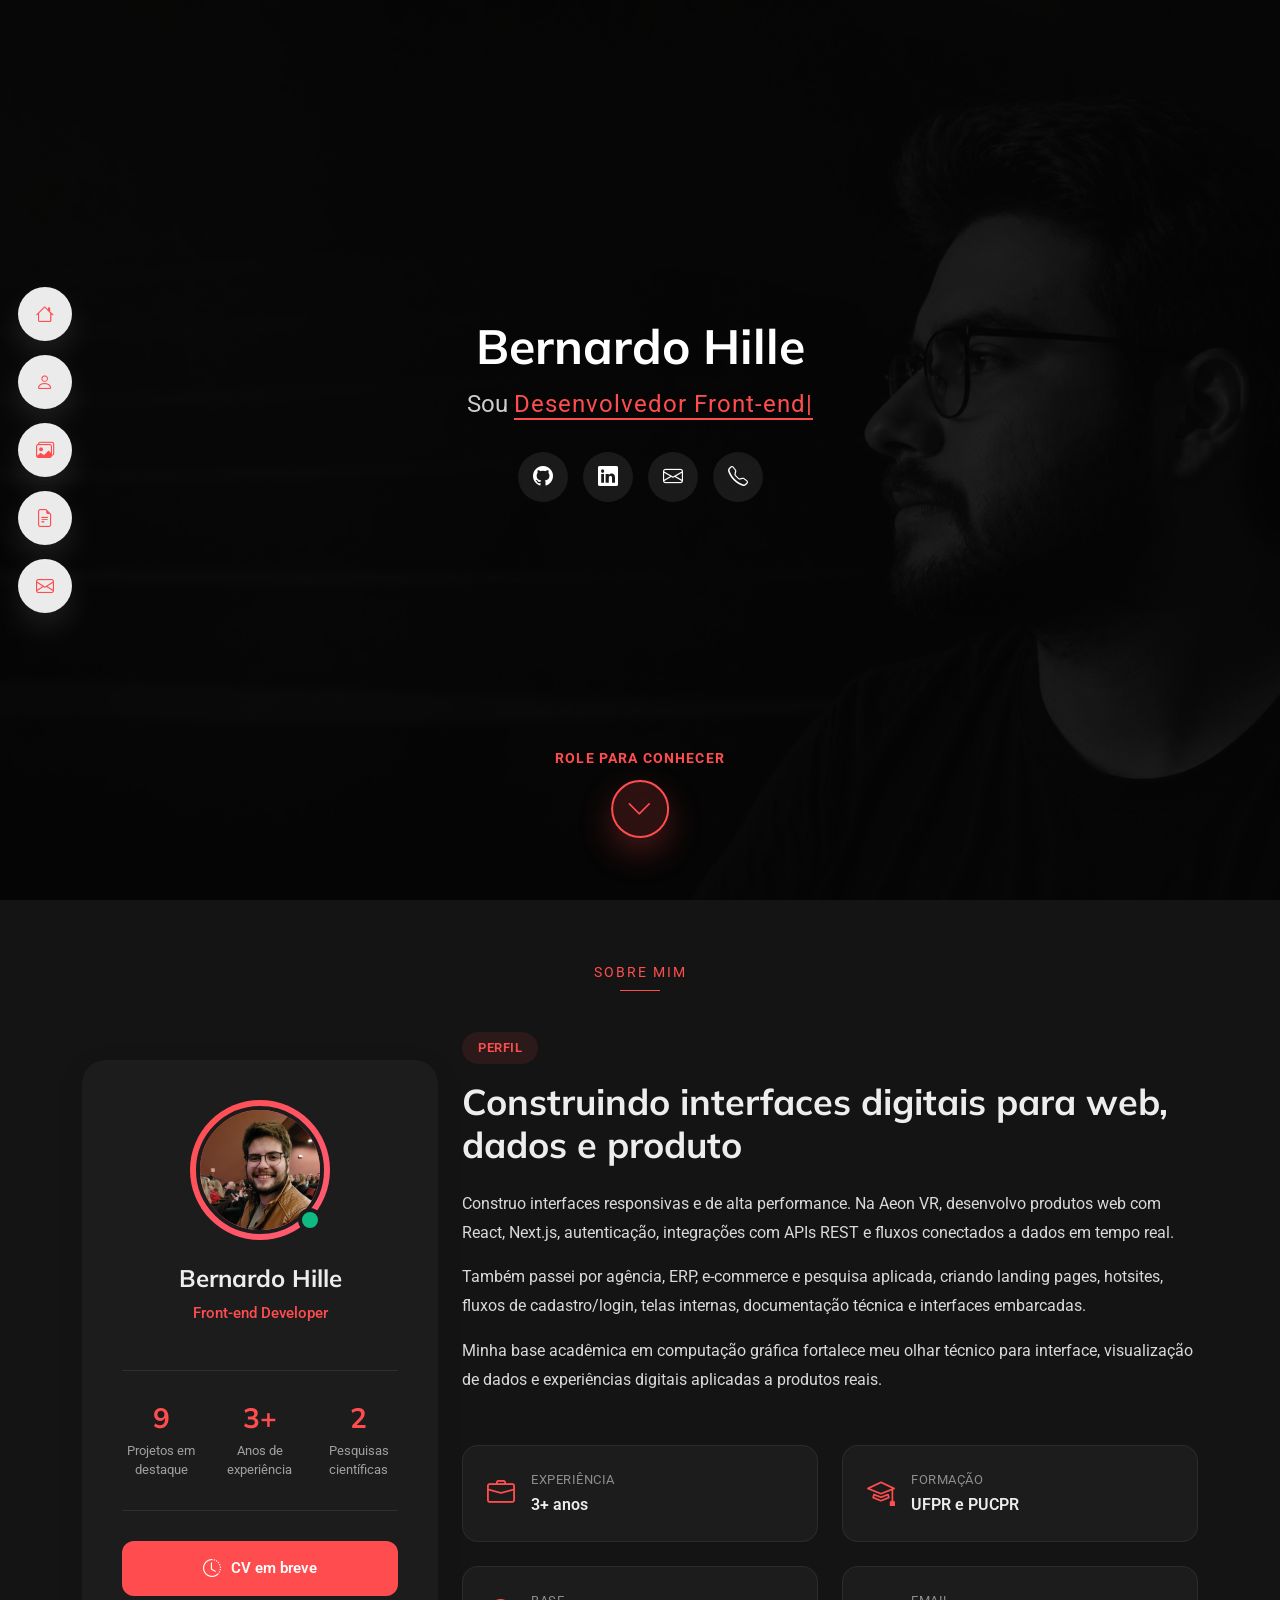
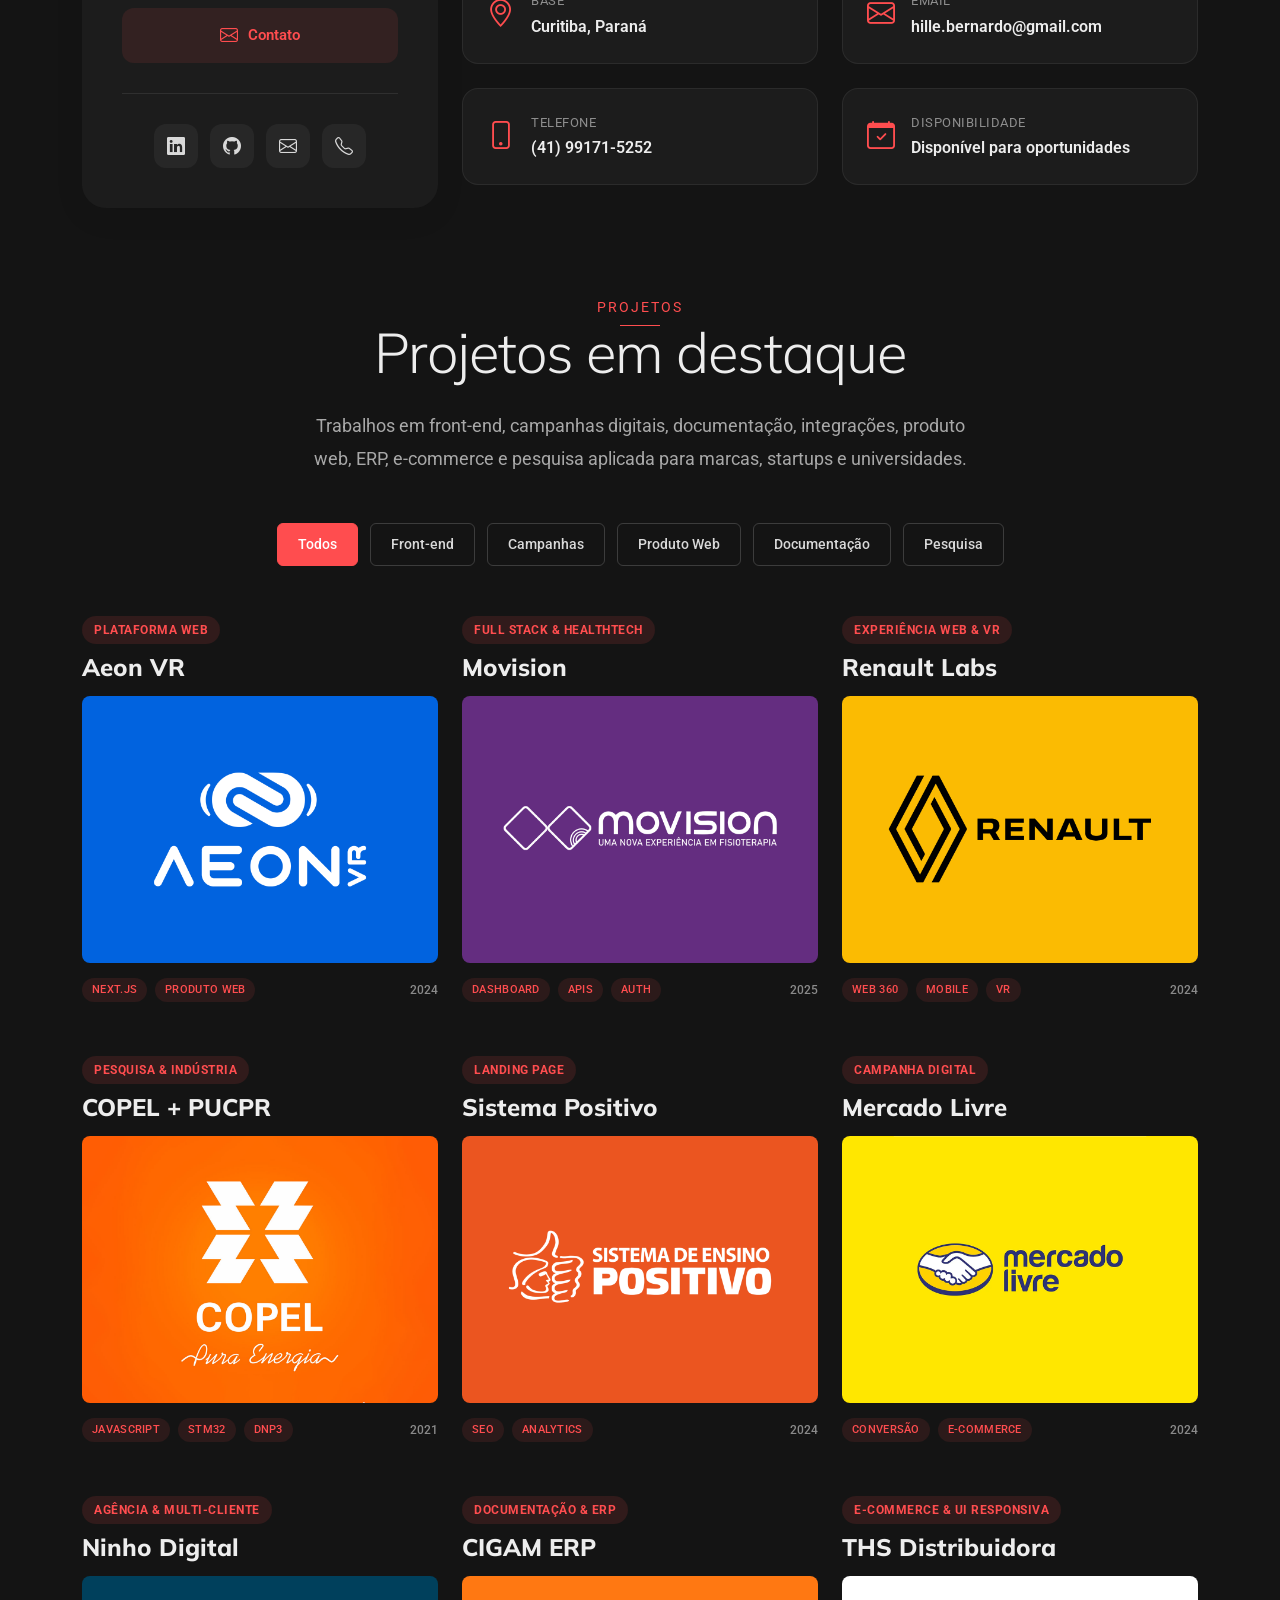
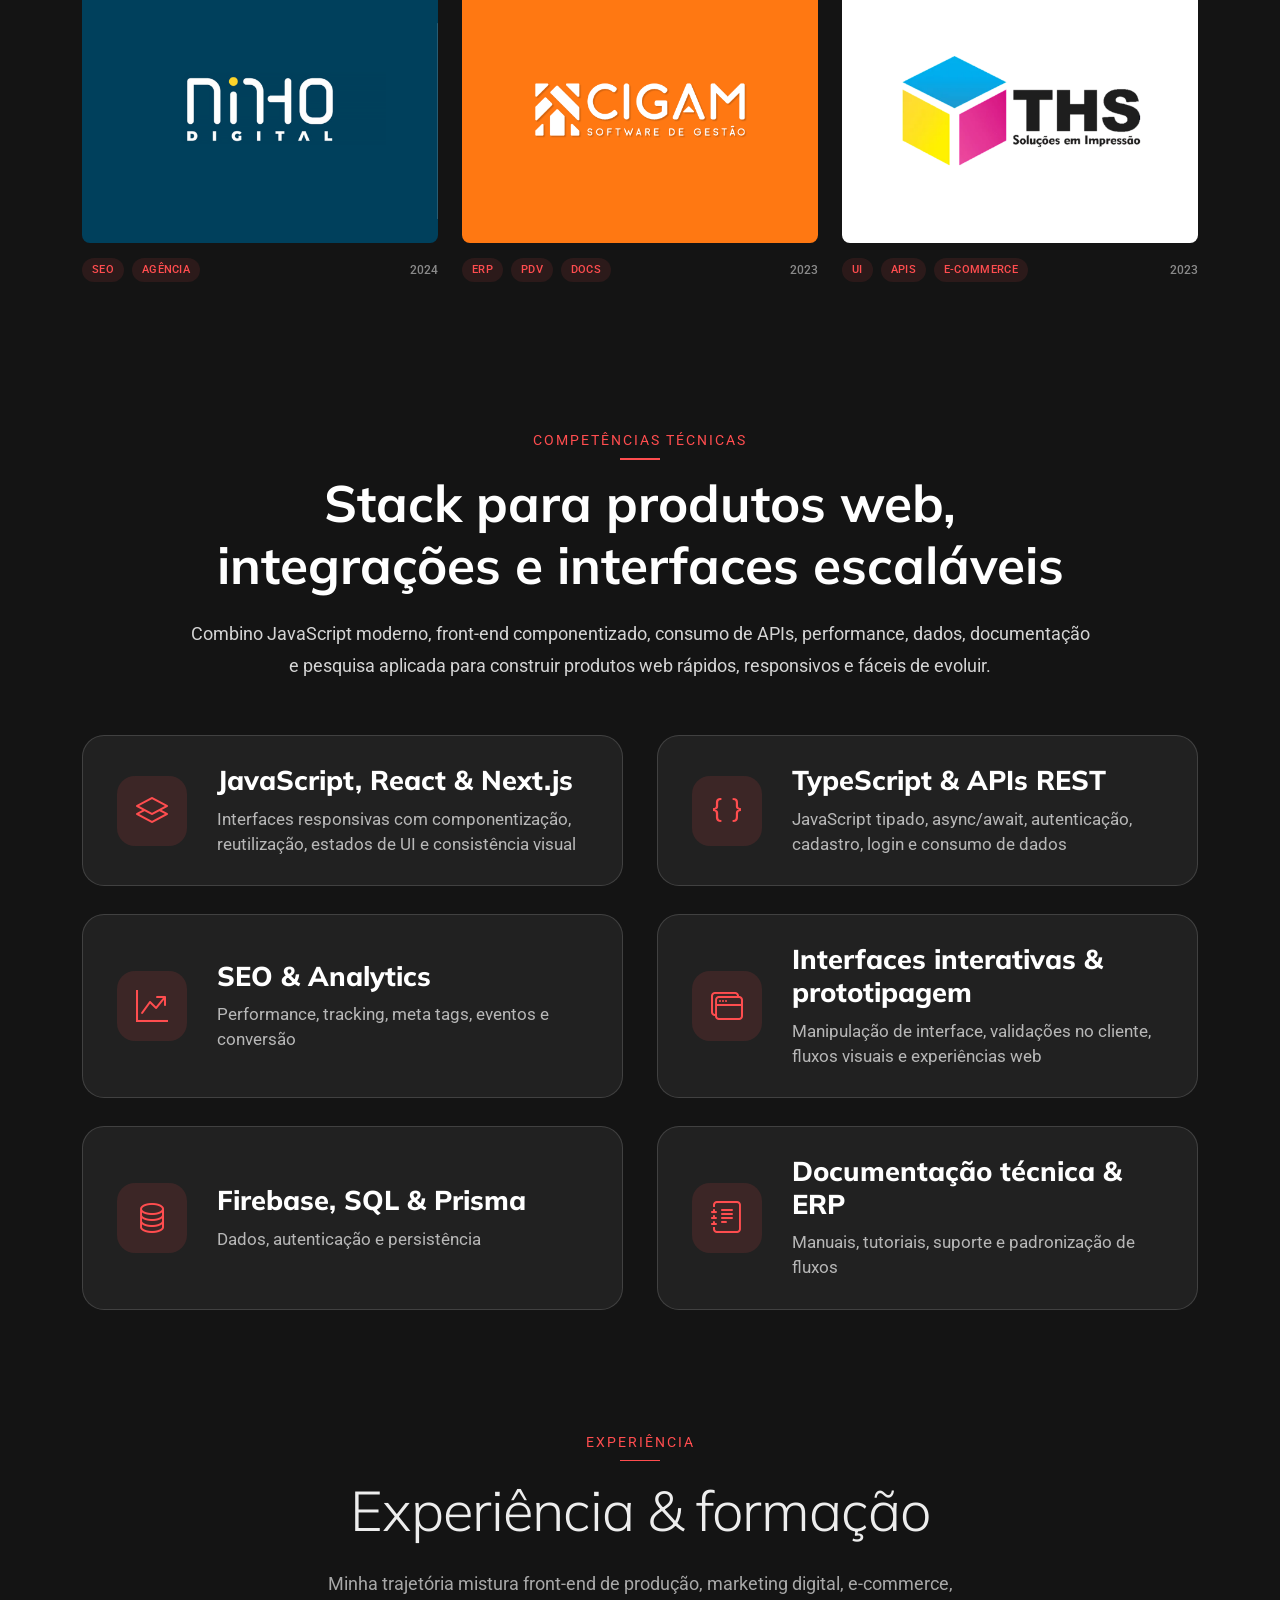
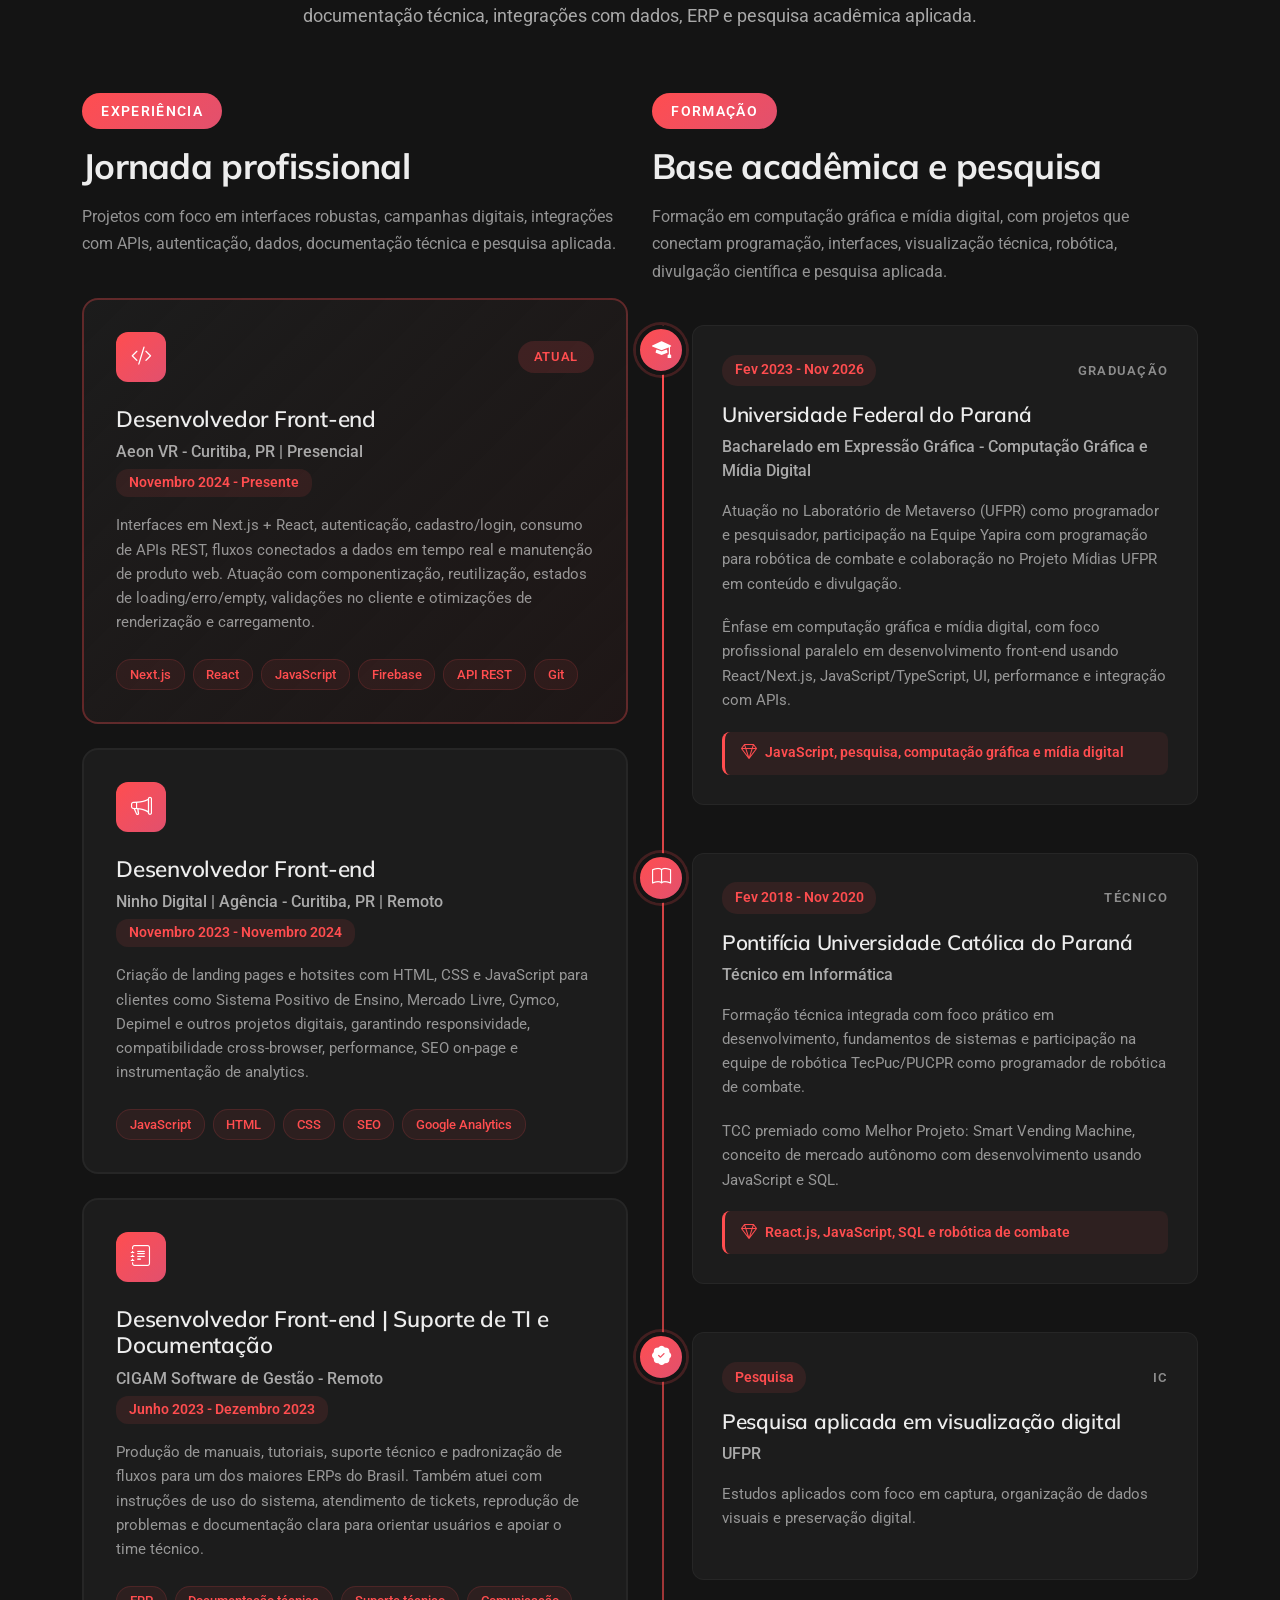
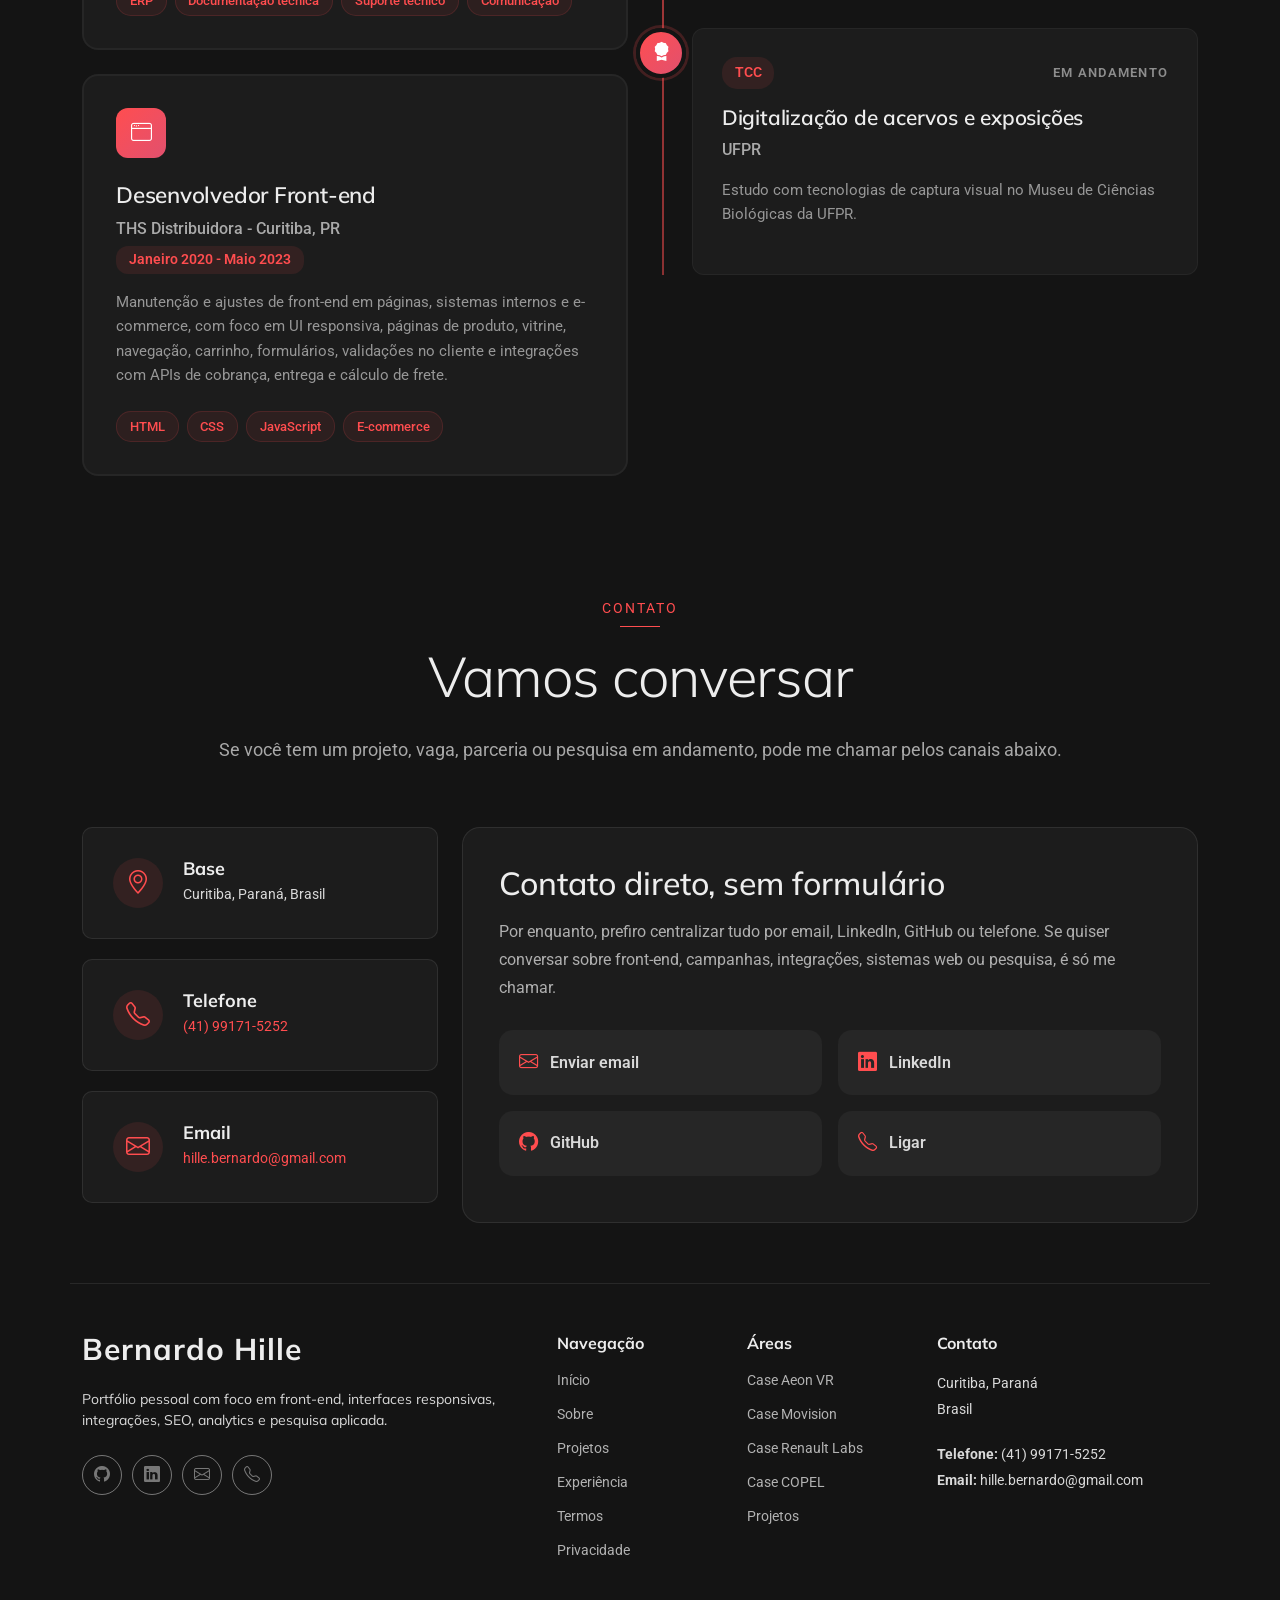
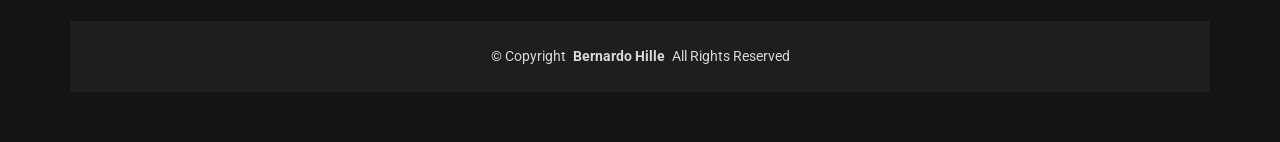
==== commit 7eb07820: "Enriquece experiências e conteúdo acadêmico Complementa seções profissionais, formação, favicon e ma" ====
--- a/index.html
+++ b/index.html
@@ -1,14 +1,14 @@
-﻿<!DOCTYPE html>
+<!DOCTYPE html>
 <html lang="pt-BR">
 
 <head>
   <meta charset="utf-8">
   <meta content="width=device-width, initial-scale=1.0" name="viewport">
   <title>Bernardo Hille | Portfólio</title>
-  <meta name="description" content="Portfólio de Bernardo Hille, desenvolvedor front-end com foco em React, Next.js, interfaces responsivas, integrações, SEO e analytics.">
-  <meta name="keywords" content="Bernardo Hille, portfólio, front-end, React, Next.js, TypeScript, SEO, analytics">
-
-  <link href="assets/img/favicon.png" rel="icon">
+  <meta name="description" content="Portfólio de Bernardo Hille, desenvolvedor front-end com foco em React, Next.js, interfaces responsivas, APIs REST, SEO, analytics, documentação técnica e pesquisa aplicada.">
+  <meta name="keywords" content="Bernardo Hille, portfólio, front-end, React, Next.js, TypeScript, API REST, SEO, analytics, documentação técnica, pesquisa aplicada">
+
+  <link href="assets/img/bernardo_icon.ico" rel="icon" type="image/x-icon">
   <link href="assets/img/apple-touch-icon.png" rel="apple-touch-icon">
 
   <link href="https://fonts.googleapis.com" rel="preconnect">
@@ -78,6 +78,11 @@
           </div>
         </div>
       </div>
+
+      <a href="#about" class="hero-scroll-cue" aria-label="Rolar para a seção Sobre mim">
+        <span>Role para conhecer</span>
+        <i class="bi bi-chevron-down"></i>
+      </a>
     </section>
 
     <section id="about" class="about section">
@@ -100,7 +105,7 @@
 
               <div class="profile-stats">
                 <div class="stat-item">
-                  <h4>7</h4>
+                  <h4>9</h4>
                   <p>Projetos em destaque</p>
                 </div>
                 <div class="stat-item">
@@ -132,7 +137,8 @@
               <div class="bio-section">
                 <div class="section-tag">Perfil</div>
                 <h2>Construindo interfaces digitais para web, dados e produto</h2>
-                <p>Construo interfaces responsivas e de alta performance. Na AeonVR, desenvolvo produtos web com React, Next.js, autenticação, integrações com APIs e fluxos conectados a dados em tempo real.</p>
+                <p>Construo interfaces responsivas e de alta performance. Na Aeon VR, desenvolvo produtos web com React, Next.js, autenticação, integrações com APIs REST e fluxos conectados a dados em tempo real.</p>
+                <p>Também passei por agência, ERP, e-commerce e pesquisa aplicada, criando landing pages, hotsites, fluxos de cadastro/login, telas internas, documentação técnica e interfaces embarcadas.</p>
                 <p>Minha base acadêmica em computação gráfica fortalece meu olhar técnico para interface, visualização de dados e experiências digitais aplicadas a produtos reais.</p>
               </div>
 
@@ -189,63 +195,13 @@
           </div>
         </div>
 
-        <div class="skills-showcase tools-showcase" data-aos="fade-up" data-aos-delay="250">
-          <div class="tools-showcase-header">
-            <span>Competências técnicas</span>
-            <h3>Stack para produtos web, integrações e interfaces escaláveis</h3>
-            <p>Combino front-end moderno, tipagem, consumo de APIs, performance e dados para construir produtos web rápidos, responsivos e fáceis de evoluir.</p>
-          </div>
-
-          <div class="tools-grid">
-            <div class="tool-item">
-              <div class="tool-logo"><i class="bi bi-layers"></i></div>
-              <div>
-                <h4>React &amp; Next.js</h4>
-                <p>Interfaces web responsivas</p>
-              </div>
-            </div>
-
-            <div class="tool-item">
-              <div class="tool-logo"><i class="bi bi-braces"></i></div>
-              <div>
-                <h4>TypeScript &amp; APIs REST</h4>
-                <p>Aplicações tipadas e integrações</p>
-              </div>
-            </div>
-
-            <div class="tool-item">
-              <div class="tool-logo"><i class="bi bi-graph-up-arrow"></i></div>
-              <div>
-                <h4>SEO &amp; Analytics</h4>
-                <p>Performance, tracking e conversão</p>
-              </div>
-            </div>
-
-            <div class="tool-item">
-              <div class="tool-logo"><i class="bi bi-window-stack"></i></div>
-              <div>
-                <h4>Interfaces interativas &amp; prototipagem</h4>
-                <p>Fluxos visuais, protótipos e experiências web</p>
-              </div>
-            </div>
-
-            <div class="tool-item">
-              <div class="tool-logo"><i class="bi bi-database"></i></div>
-              <div>
-                <h4>Firebase, SQL &amp; Prisma</h4>
-                <p>Dados, autenticação e persistência</p>
-              </div>
-            </div>
-          </div>
-        </div>
-      </div>
-    </section>
+      </div>
 
     <section id="portfolio" class="portfolio section">
       <div class="container section-title" data-aos="fade-up">
         <span class="subtitle">Projetos</span>
         <h2>Projetos em destaque</h2>
-        <p>Trabalhos em front-end, campanhas digitais, documentação, integrações e produto web para marcas, startups e pesquisa.</p>
+        <p>Trabalhos em front-end, campanhas digitais, documentação, integrações, produto web, ERP, e-commerce e pesquisa aplicada para marcas, startups e universidades.</p>
       </div>
 
       <div class="container" data-aos="fade-up" data-aos-delay="100">
@@ -329,7 +285,7 @@
                   <img src="assets/img/thumbs/renault-thumb.png" alt="Experiência web Renault Labs" class="img-fluid" loading="lazy">
                   <div class="portfolio-overlay">
                     <div class="portfolio-actions">
-                      <a href="assets/img/thumbs/renault-thumb.png" class="glightbox portfolio-link">
+                      <a href="assets/img/portfolio/renault-lab-ambiente.jpg" class="glightbox portfolio-link">
                         <i class="bi bi-plus-lg"></i>
                       </a>
                       <a href="portfolio-renault.html" class="portfolio-details">
@@ -470,7 +426,7 @@
               <div class="portfolio-card">
                 <div class="portfolio-heading">
                   <span class="project-category">Documentação &amp; ERP</span>
-                  <h4>CIGAM</h4>
+                  <h4>CIGAM ERP</h4>
                 </div>
                 <div class="portfolio-image-container">
                   <img src="assets/img/thumbs/cigam-thumb.png" alt="CIGAM" class="img-fluid" loading="lazy">
@@ -488,7 +444,8 @@
                 <div class="portfolio-meta">
                   <div class="project-tags">
                     <span class="tag">ERP</span>
-                    <span class="tag">Suporte</span>
+                    <span class="tag">PDV</span>
+                    <span class="tag">Docs</span>
                   </div>
                   <div class="project-year">2023</div>
                 </div>
@@ -498,7 +455,7 @@
             <div class="col-lg-4 col-md-6 portfolio-item isotope-item filter-development">
               <div class="portfolio-card">
                 <div class="portfolio-heading">
-                  <span class="project-category">UI &amp; Responsividade</span>
+                  <span class="project-category">E-commerce &amp; UI responsiva</span>
                   <h4>THS Distribuidora</h4>
                 </div>
                 <div class="portfolio-image-container">
@@ -517,7 +474,8 @@
                 <div class="portfolio-meta">
                   <div class="project-tags">
                     <span class="tag">UI</span>
-                    <span class="tag">Front-end</span>
+                    <span class="tag">APIs</span>
+                    <span class="tag">E-commerce</span>
                   </div>
                   <div class="project-year">2023</div>
                 </div>
@@ -525,15 +483,64 @@
             </div>
           </div>
         </div>
-
-        <div class="portfolio-bottom" data-aos="fade-up" data-aos-delay="400">
-          <div class="row align-items-center">
-            <div class="col-lg-8">
-              <h3>Quer ver mais contexto?</h3>
-              <p>Posso compartilhar detalhes de stack, processo, decisões técnicas e resultados de cada projeto em uma conversa direta.</p>
-            </div>
-            <div class="col-lg-4 text-lg-end">
-              <a href="#contact" class="btn btn-accent">Vamos conversar</a>
+      </div>
+    </section>
+
+      <div class="container" data-aos="fade-up" data-aos-delay="100">
+        <div class="skills-showcase tools-showcase" data-aos="fade-up" data-aos-delay="250">
+          <div class="tools-showcase-header">
+            <span>Competências técnicas</span>
+            <h3>Stack para produtos web, integrações e interfaces escaláveis</h3>
+            <p>Combino JavaScript moderno, front-end componentizado, consumo de APIs, performance, dados, documentação e pesquisa aplicada para construir produtos web rápidos, responsivos e fáceis de evoluir.</p>
+          </div>
+
+          <div class="tools-grid">
+            <div class="tool-item">
+              <div class="tool-logo"><i class="bi bi-layers"></i></div>
+              <div>
+                <h4>JavaScript, React &amp; Next.js</h4>
+                <p>Interfaces responsivas com componentização, reutilização, estados de UI e consistência visual</p>
+              </div>
+            </div>
+
+            <div class="tool-item">
+              <div class="tool-logo"><i class="bi bi-braces"></i></div>
+              <div>
+                <h4>TypeScript &amp; APIs REST</h4>
+                <p>JavaScript tipado, async/await, autenticação, cadastro, login e consumo de dados</p>
+              </div>
+            </div>
+
+            <div class="tool-item">
+              <div class="tool-logo"><i class="bi bi-graph-up-arrow"></i></div>
+              <div>
+                <h4>SEO &amp; Analytics</h4>
+                <p>Performance, tracking, meta tags, eventos e conversão</p>
+              </div>
+            </div>
+
+            <div class="tool-item">
+              <div class="tool-logo"><i class="bi bi-window-stack"></i></div>
+              <div>
+                <h4>Interfaces interativas &amp; prototipagem</h4>
+                <p>Manipulação de interface, validações no cliente, fluxos visuais e experiências web</p>
+              </div>
+            </div>
+
+            <div class="tool-item">
+              <div class="tool-logo"><i class="bi bi-database"></i></div>
+              <div>
+                <h4>Firebase, SQL &amp; Prisma</h4>
+                <p>Dados, autenticação e persistência</p>
+              </div>
+            </div>
+
+            <div class="tool-item">
+              <div class="tool-logo"><i class="bi bi-journal-text"></i></div>
+              <div>
+                <h4>Documentação técnica &amp; ERP</h4>
+                <p>Manuais, tutoriais, suporte e padronização de fluxos</p>
+              </div>
             </div>
           </div>
         </div>
@@ -544,7 +551,7 @@
       <div class="container section-title" data-aos="fade-up">
         <span class="subtitle">Experiência</span>
         <h2>Experiência &amp; formação</h2>
-        <p>Minha trajetória mistura front-end de produção, marketing digital, documentação técnica, integrações com dados e pesquisa acadêmica aplicada.</p>
+        <p>Minha trajetória mistura front-end de produção, marketing digital, e-commerce, documentação técnica, integrações com dados, ERP e pesquisa acadêmica aplicada.</p>
       </div>
 
       <div class="container" data-aos="fade-up" data-aos-delay="100">
@@ -555,7 +562,7 @@
                 <div class="header-content">
                   <span class="section-badge">Experiência</span>
                   <h2>Jornada profissional</h2>
-                  <p>Projetos com foco em interfaces robustas, campanhas digitais, integrações com APIs, autenticação e dados.</p>
+                  <p>Projetos com foco em interfaces robustas, campanhas digitais, integrações com APIs, autenticação, dados, documentação técnica e pesquisa aplicada.</p>
                 </div>
               </div>
 
@@ -569,13 +576,16 @@
                   </div>
                   <div class="card-body">
                     <h3>Desenvolvedor Front-end</h3>
-                    <p class="company-name">Aeon VR - Curitiba, PR</p>
+                    <p class="company-name">Aeon VR - Curitiba, PR | Presencial</p>
                     <span class="duration">Novembro 2024 - Presente</span>
-                    <p class="description">Interfaces em Next.js + React, autenticação, consumo de APIs, fluxos conectados a dados em tempo real e manutenção de produto web.</p>
+                    <p class="description">Interfaces em Next.js + React, autenticação, cadastro/login, consumo de APIs REST, fluxos conectados a dados em tempo real e manutenção de produto web. Atuação com componentização, reutilização, estados de loading/erro/empty, validações no cliente e otimizações de renderização e carregamento.</p>
                     <div class="skills-tags">
                       <span class="skill-tag">Next.js</span>
                       <span class="skill-tag">React</span>
+                      <span class="skill-tag">JavaScript</span>
                       <span class="skill-tag">Firebase</span>
+                      <span class="skill-tag">API REST</span>
+                      <span class="skill-tag">Git</span>
                     </div>
                   </div>
                 </div>
@@ -588,9 +598,16 @@
                   </div>
                   <div class="card-body">
                     <h3>Desenvolvedor Front-end</h3>
-                    <p class="company-name">Ninho Digital | Agência - Remoto</p>
-                    <span class="duration">Dezembro 2023 - Novembro 2024</span>
-                    <p class="description">Criação de landing pages e hotsites para clientes como Sistema Positivo, Mercado Livre e outros projetos digitais, com foco em performance, SEO e analytics.</p>
+                    <p class="company-name">Ninho Digital | Agência - Curitiba, PR | Remoto</p>
+                    <span class="duration">Novembro 2023 - Novembro 2024</span>
+                    <p class="description">Criação de landing pages e hotsites com HTML, CSS e JavaScript para clientes como Sistema Positivo de Ensino, Mercado Livre, Cymco, Depimel e outros projetos digitais, garantindo responsividade, compatibilidade cross-browser, performance, SEO on-page e instrumentação de analytics.</p>
+                    <div class="skills-tags">
+                      <span class="skill-tag">JavaScript</span>
+                      <span class="skill-tag">HTML</span>
+                      <span class="skill-tag">CSS</span>
+                      <span class="skill-tag">SEO</span>
+                      <span class="skill-tag">Google Analytics</span>
+                    </div>
                   </div>
                 </div>
 
@@ -601,10 +618,16 @@
                     </div>
                   </div>
                   <div class="card-body">
-                    <h3>Suporte de TI | Documentação</h3>
+                    <h3>Desenvolvedor Front-end | Suporte de TI e Documentação</h3>
                     <p class="company-name">CIGAM Software de Gestão - Remoto</p>
                     <span class="duration">Junho 2023 - Dezembro 2023</span>
-                    <p class="description">Produção de manuais, tutoriais, suporte técnico e padronização de fluxos para um dos maiores ERPs do Brasil.</p>
+                    <p class="description">Produção de manuais, tutoriais, suporte técnico e padronização de fluxos para um dos maiores ERPs do Brasil. Também atuei com instruções de uso do sistema, atendimento de tickets, reprodução de problemas e documentação clara para orientar usuários e apoiar o time técnico.</p>
+                    <div class="skills-tags">
+                      <span class="skill-tag">ERP</span>
+                      <span class="skill-tag">Documentação técnica</span>
+                      <span class="skill-tag">Suporte técnico</span>
+                      <span class="skill-tag">Comunicação</span>
+                    </div>
                   </div>
                 </div>
 
@@ -617,8 +640,14 @@
                   <div class="card-body">
                     <h3>Desenvolvedor Front-end</h3>
                     <p class="company-name">THS Distribuidora - Curitiba, PR</p>
-                    <span class="duration">Março 2022 - Maio 2023</span>
-                    <p class="description">Manutenção de páginas e sistemas internos com foco em UI, responsividade e integração de formulários.</p>
+                    <span class="duration">Janeiro 2020 - Maio 2023</span>
+                    <p class="description">Manutenção e ajustes de front-end em páginas, sistemas internos e e-commerce, com foco em UI responsiva, páginas de produto, vitrine, navegação, carrinho, formulários, validações no cliente e integrações com APIs de cobrança, entrega e cálculo de frete.</p>
+                    <div class="skills-tags">
+                      <span class="skill-tag">HTML</span>
+                      <span class="skill-tag">CSS</span>
+                      <span class="skill-tag">JavaScript</span>
+                      <span class="skill-tag">E-commerce</span>
+                    </div>
                   </div>
                 </div>
               </div>
@@ -631,7 +660,7 @@
                 <div class="header-content">
                   <span class="section-badge">Formação</span>
                   <h2>Base acadêmica e pesquisa</h2>
-                  <p>Formação em computação gráfica e mídia digital, com projetos que conectam programação, interfaces, visualização técnica e pesquisa aplicada.</p>
+                  <p>Formação em computação gráfica e mídia digital, com projetos que conectam programação, interfaces, visualização técnica, robótica, divulgação científica e pesquisa aplicada.</p>
                 </div>
               </div>
 
@@ -643,12 +672,17 @@
                     </div>
                     <div class="timeline-content">
                       <div class="education-meta">
-                        <span class="year-range">Fev 2023 - Presente</span>
+                        <span class="year-range">Fev 2023 - Nov 2026</span>
                         <span class="degree-level">Graduação</span>
                       </div>
-                      <h4>UFPR</h4>
+                      <h4>Universidade Federal do Paraná</h4>
                       <p class="institution">Bacharelado em Expressão Gráfica - Computação Gráfica e Mídia Digital</p>
-                      <p class="description">Programação, pesquisa aplicada e foco paralelo em desenvolvimento front-end com React, Next.js e TypeScript.</p>
+                      <p class="description">Atuação no Laboratório de Metaverso (UFPR) como programador e pesquisador, participação na Equipe Yapira com programação para robótica de combate e colaboração no Projeto Mídias UFPR em conteúdo e divulgação.</p>
+                      <p class="description">Ênfase em computação gráfica e mídia digital, com foco profissional paralelo em desenvolvimento front-end usando React/Next.js, JavaScript/TypeScript, UI, performance e integração com APIs.</p>
+                      <div class="achievement">
+                        <i class="bi bi-gem"></i>
+                        <span>JavaScript, pesquisa, computação gráfica e mídia digital</span>
+                      </div>
                     </div>
                   </div>
 
@@ -661,9 +695,14 @@
                         <span class="year-range">Fev 2018 - Nov 2020</span>
                         <span class="degree-level">Técnico</span>
                       </div>
-                      <h4>PUCPR</h4>
+                      <h4>Pontifícia Universidade Católica do Paraná</h4>
                       <p class="institution">Técnico em Informática</p>
-                      <p class="description">Formação técnica, robótica de combate e TCC premiado com Smart Vending Machine usando JavaScript e SQL.</p>
+                      <p class="description">Formação técnica integrada com foco prático em desenvolvimento, fundamentos de sistemas e participação na equipe de robótica TecPuc/PUCPR como programador de robótica de combate.</p>
+                      <p class="description">TCC premiado como Melhor Projeto: Smart Vending Machine, conceito de mercado autônomo com desenvolvimento usando JavaScript e SQL.</p>
+                      <div class="achievement">
+                        <i class="bi bi-gem"></i>
+                        <span>React.js, JavaScript, SQL e robótica de combate</span>
+                      </div>
                     </div>
                   </div>
 
--- a/assets/css/main.css
+++ b/assets/css/main.css
@@ -843,6 +843,62 @@
   transform: translateY(-3px);
 }
 
+.hero .hero-scroll-cue {
+  position: absolute;
+  left: 50%;
+  bottom: 62px;
+  z-index: 4;
+  display: inline-flex;
+  flex-direction: column;
+  align-items: center;
+  gap: 10px;
+  color: var(--accent-color);
+  font-size: 0.9rem;
+  font-weight: 700;
+  letter-spacing: 0.08em;
+  text-transform: uppercase;
+  text-decoration: none;
+  transform: translateX(-50%);
+  transition: color 0.3s ease, transform 0.3s ease;
+}
+
+.hero .hero-scroll-cue i {
+  width: 58px;
+  height: 58px;
+  display: inline-flex;
+  align-items: center;
+  justify-content: center;
+  border: 2px solid var(--accent-color);
+  border-radius: 50%;
+  background: color-mix(in srgb, var(--accent-color), transparent 84%);
+  color: var(--accent-color);
+  font-size: 1.65rem;
+  animation: hero-scroll-bounce 1.8s ease-in-out infinite;
+  box-shadow: 0 14px 34px color-mix(in srgb, var(--accent-color), transparent 72%);
+}
+
+.hero .hero-scroll-cue:hover {
+  color: var(--accent-color);
+  transform: translate(-50%, -4px);
+}
+
+.hero .hero-scroll-cue:hover i {
+  border-color: var(--accent-color);
+  background: var(--accent-color);
+  color: var(--contrast-color);
+}
+
+@keyframes hero-scroll-bounce {
+  0%,
+  100% {
+    transform: translateY(0);
+  }
+
+  50% {
+    transform: translateY(8px);
+  }
+}
+
 @media (max-width: 768px) {
   .hero h2 {
     font-size: 32px;
@@ -850,6 +906,17 @@
 
   .hero p {
     font-size: 20px;
+  }
+
+  .hero .hero-scroll-cue {
+    bottom: 38px;
+    font-size: 0.78rem;
+  }
+
+  .hero .hero-scroll-cue i {
+    width: 48px;
+    height: 48px;
+    font-size: 1.35rem;
   }
 }
 
@@ -4377,7 +4444,10 @@
 }
 
 .about .tools-showcase .tools-showcase-header {
-  max-width: 980px;
+  max-width: 900px;
+  text-align: center;
+  margin-left: auto;
+  margin-right: auto;
   margin-bottom: 54px;
 }
 
@@ -4396,26 +4466,29 @@
   content: "";
   position: absolute;
   bottom: -9px;
-  left: 0;
+  left: 50%;
   width: 40px;
   height: 2px;
   background: var(--accent-color);
+  transform: translateX(-50%);
 }
 
 .about .tools-showcase h3 {
   color: var(--contrast-color);
-  font-size: clamp(2.4rem, 5vw, 4.35rem);
+  font-size: clamp(2.25rem, 4vw, 3.5rem);
   font-weight: 700;
-  line-height: 1.12;
+  line-height: 1.2;
   letter-spacing: 0;
-  margin-bottom: 26px;
+  margin: 0 auto 22px;
+  max-width: 860px;
 }
 
 .about .tools-showcase .tools-showcase-header p {
   color: color-mix(in srgb, var(--contrast-color), transparent 18%);
-  font-size: clamp(1.05rem, 2vw, 1.45rem);
+  font-size: 1.125rem;
   line-height: 1.75;
-  margin: 0;
+  margin: 0 auto;
+  max-width: 900px;
 }
 
 .about .tools-showcase .tools-grid {
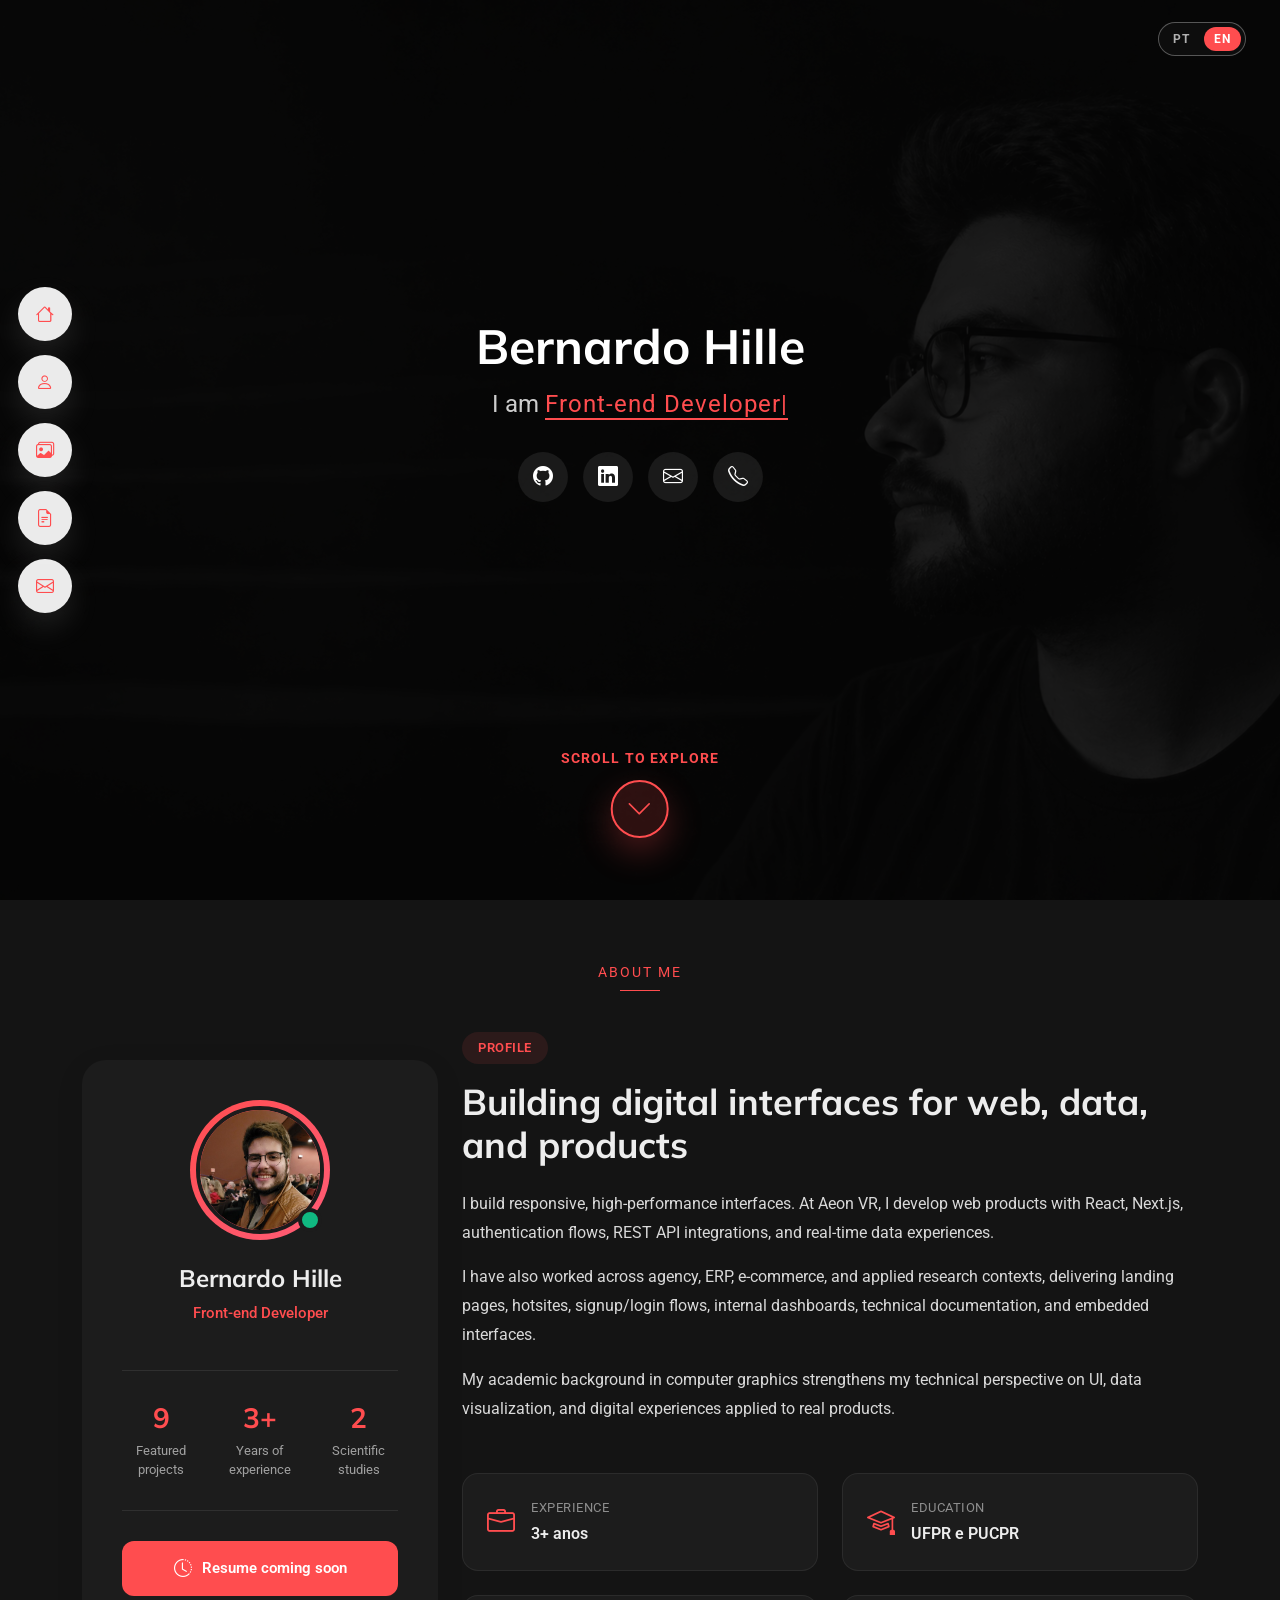
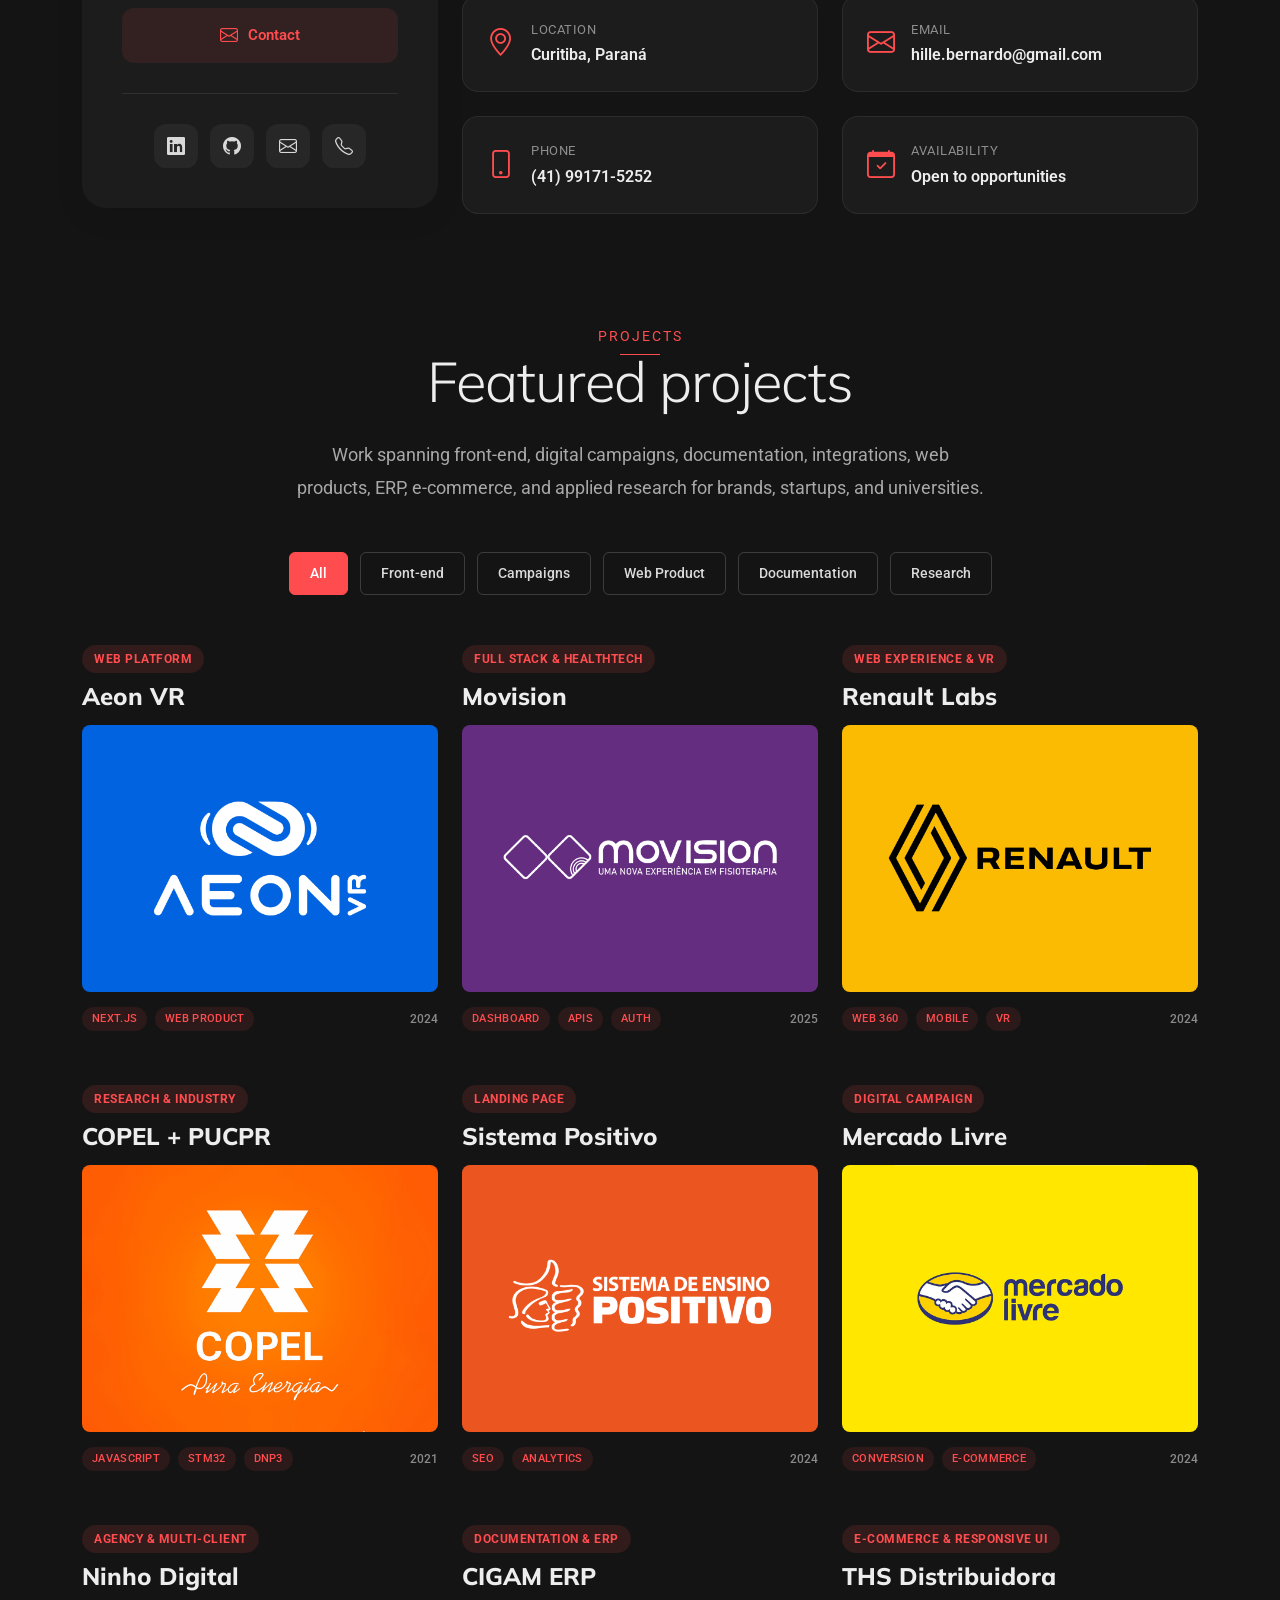
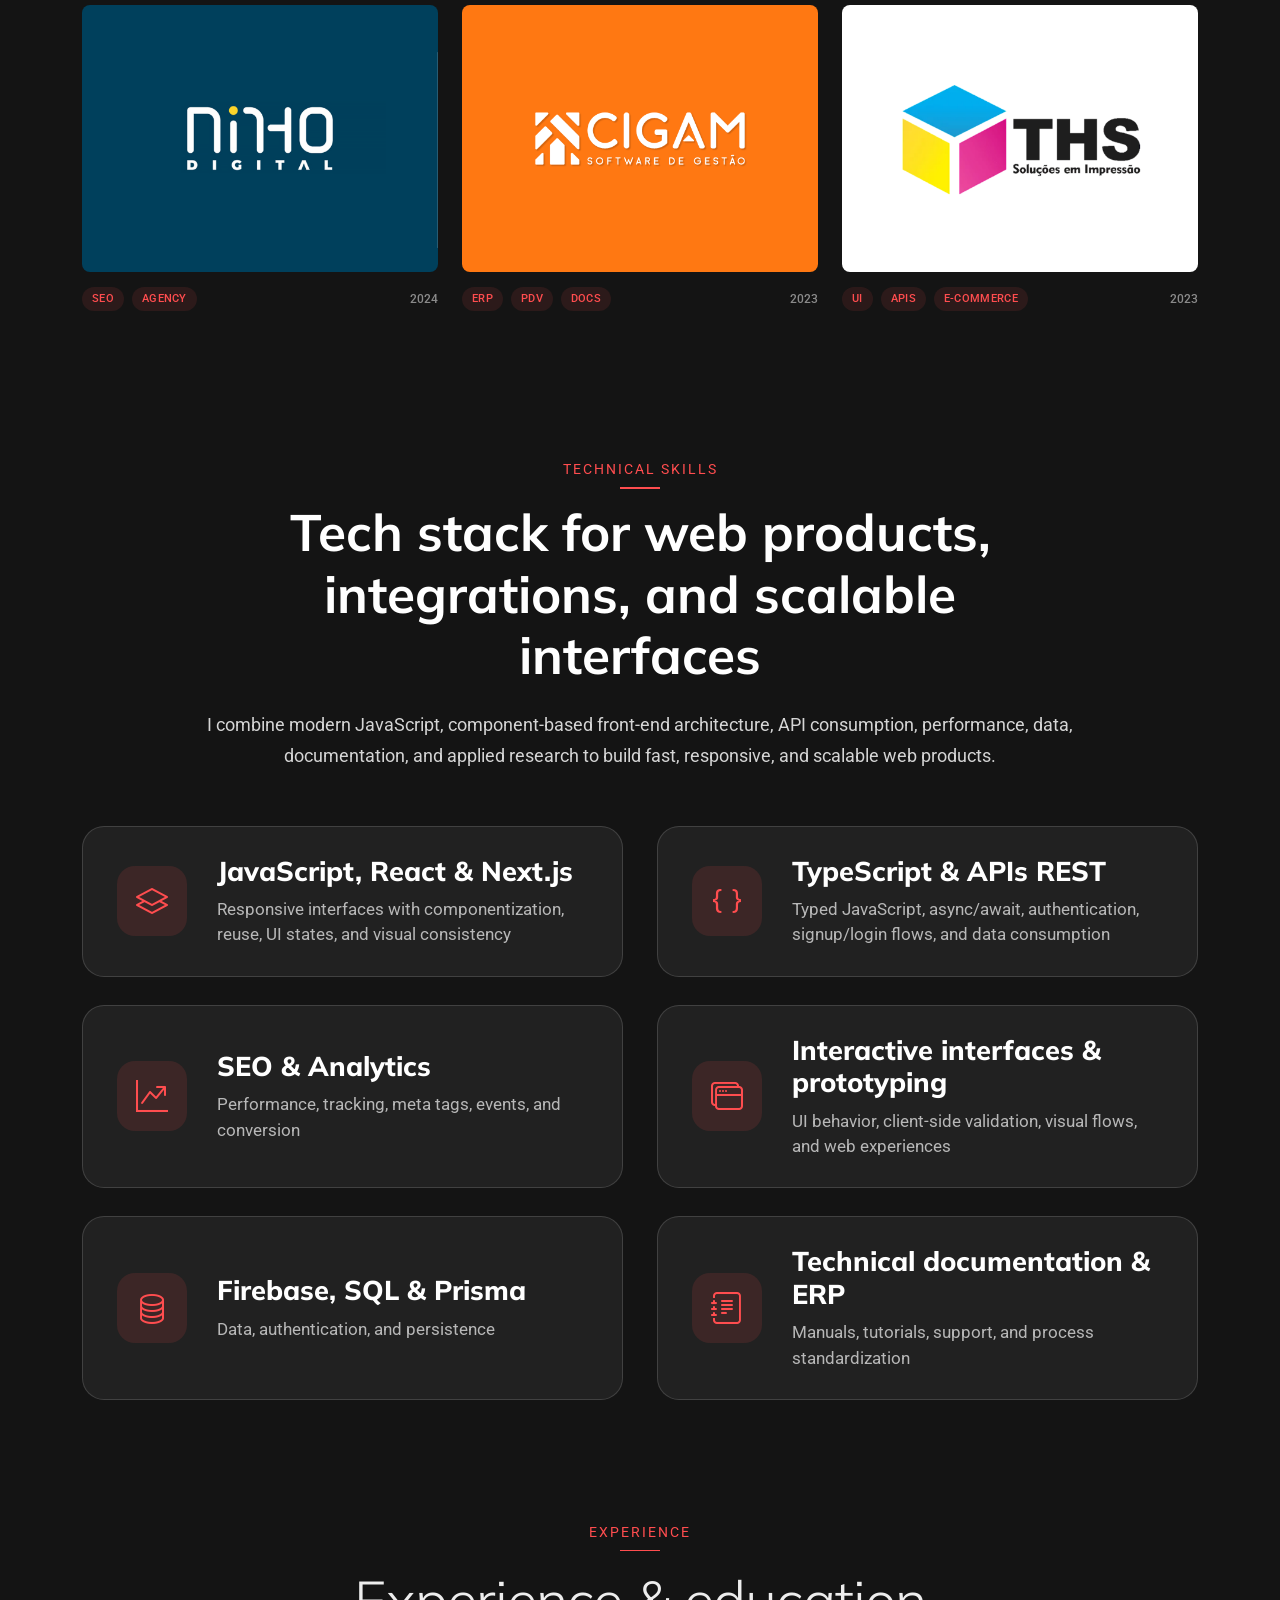
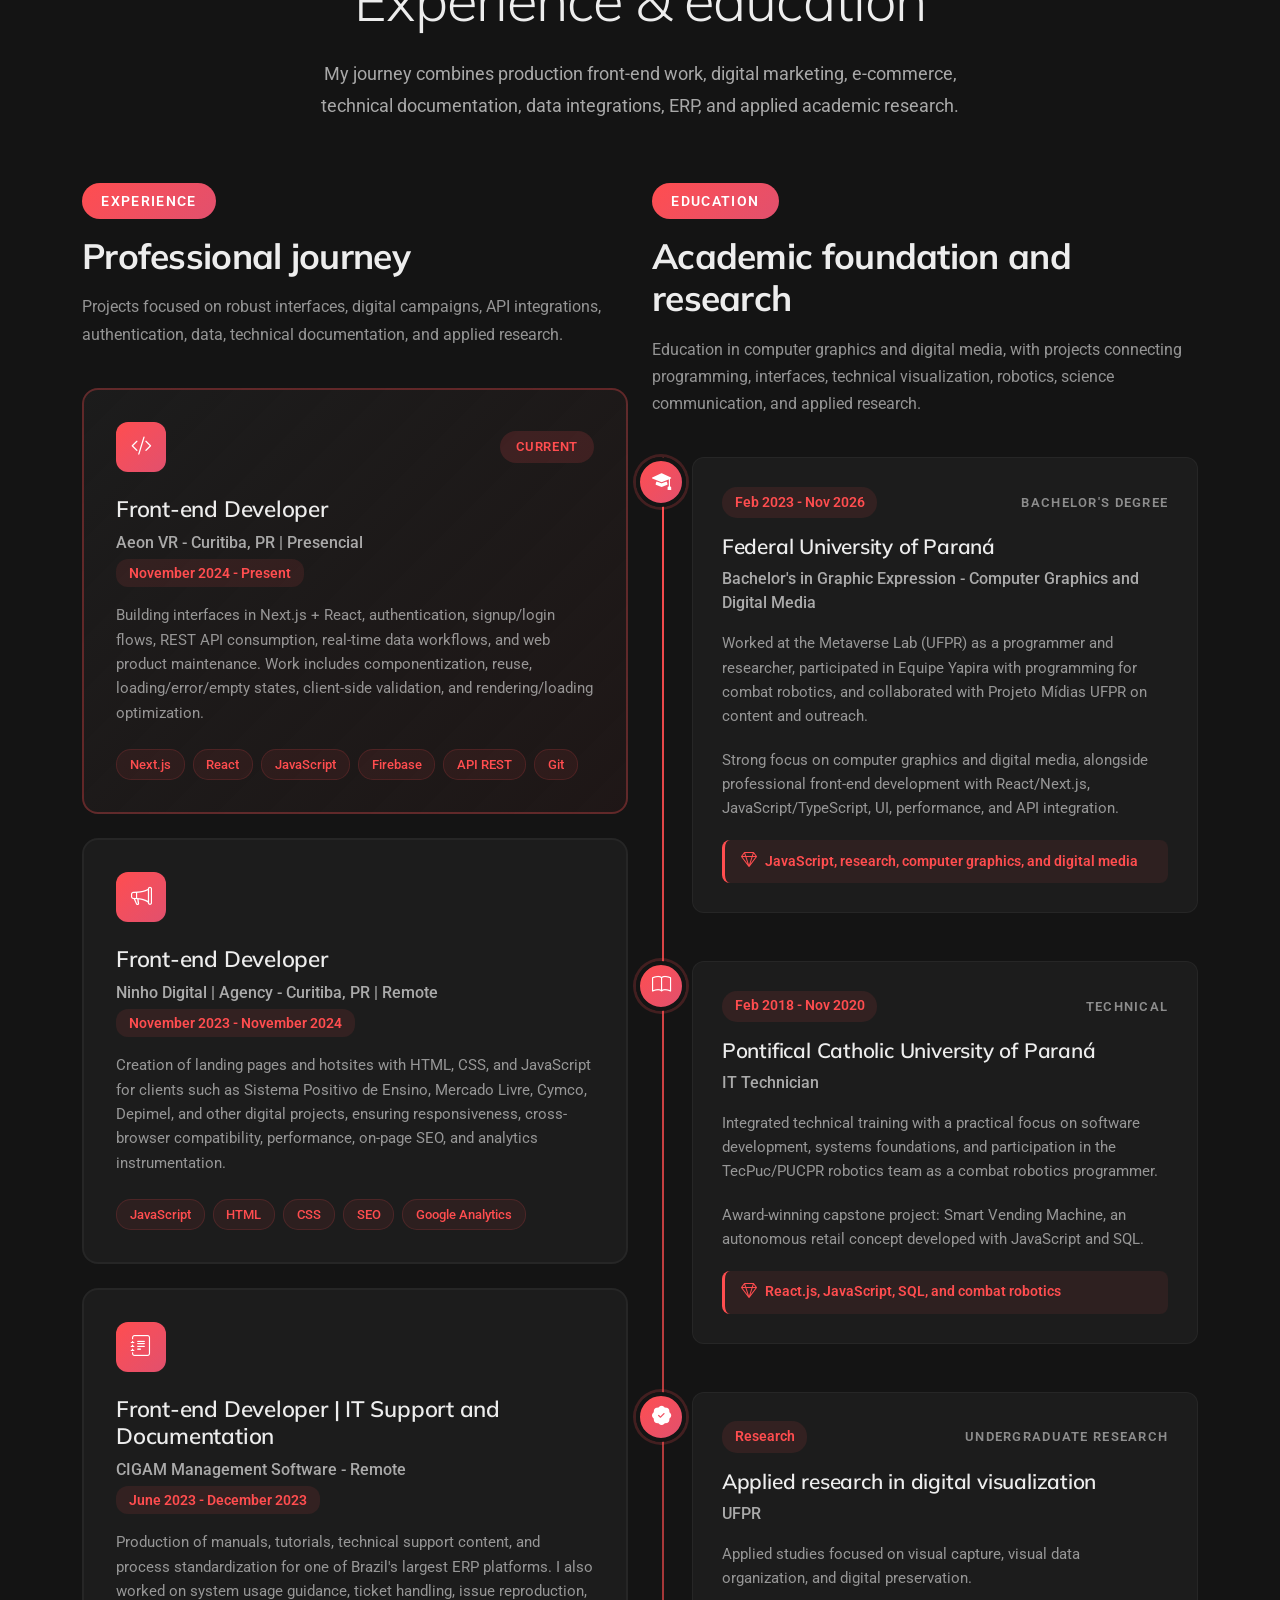
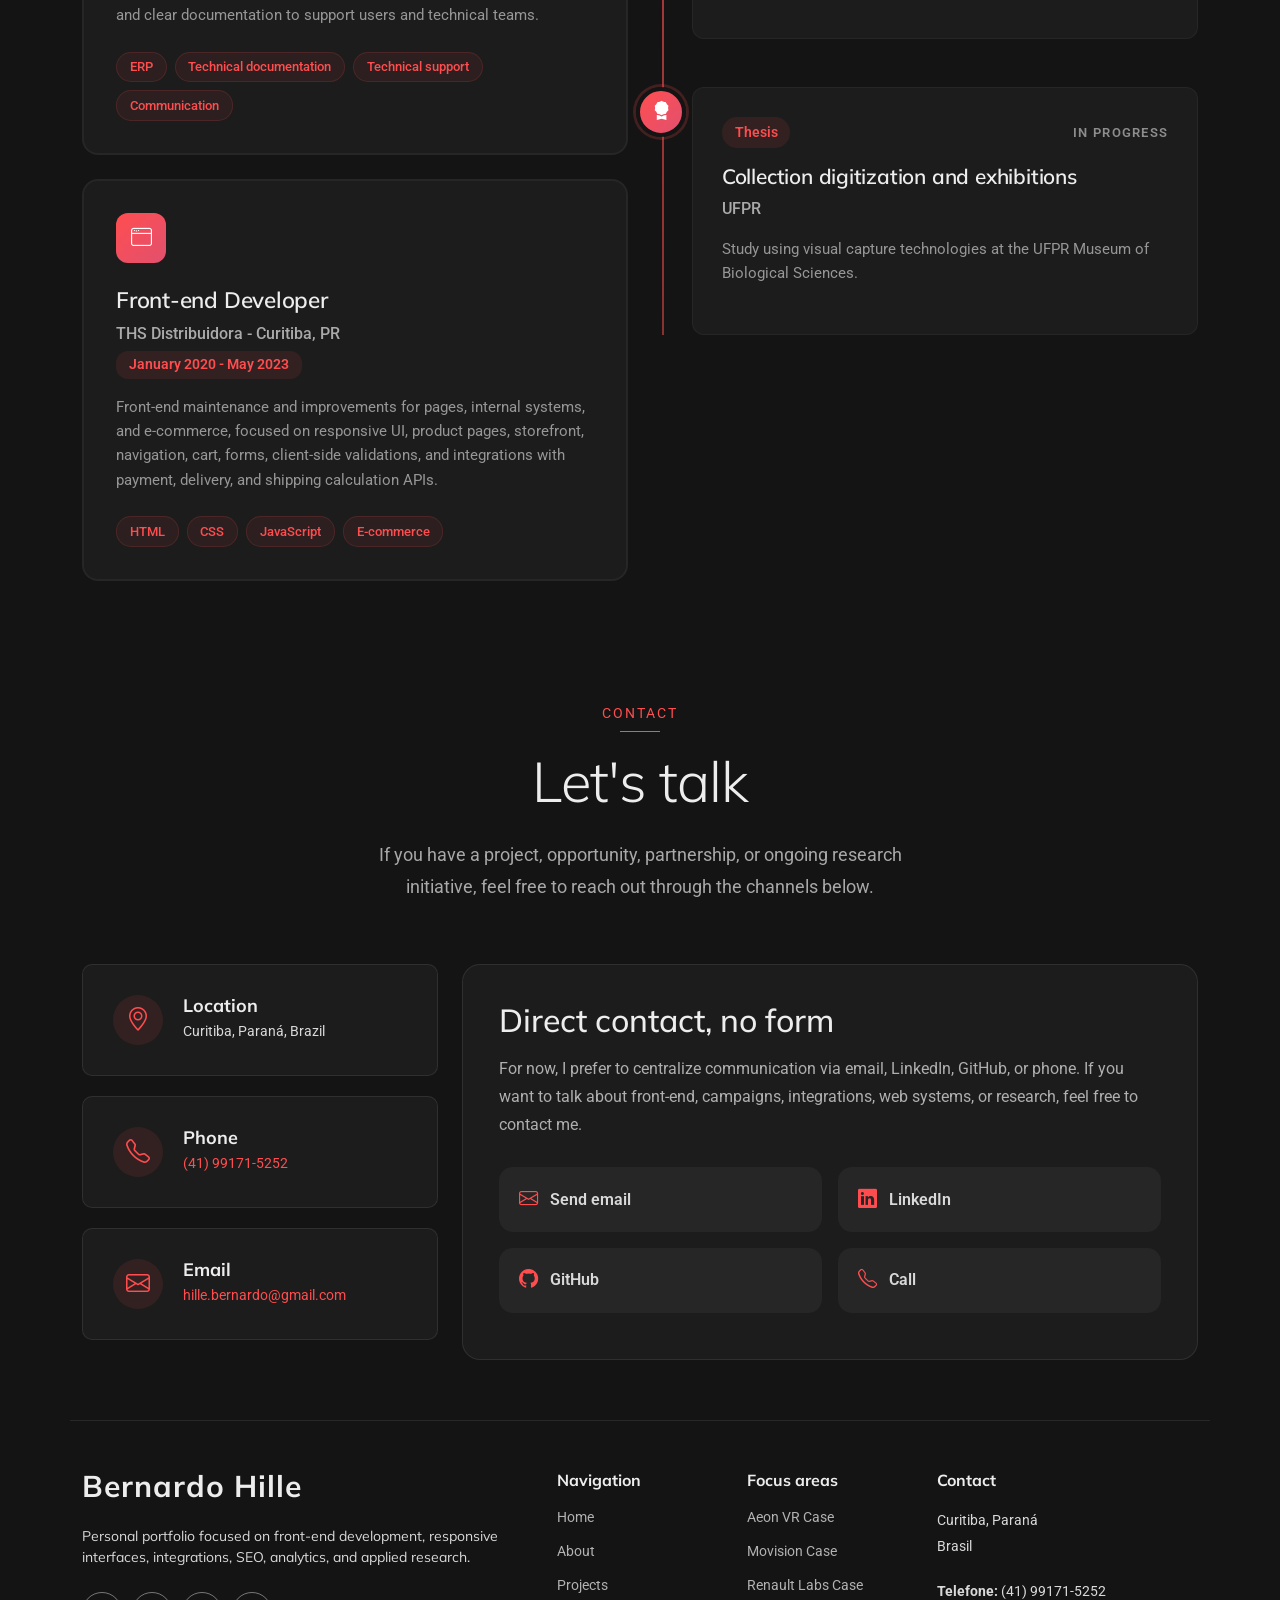
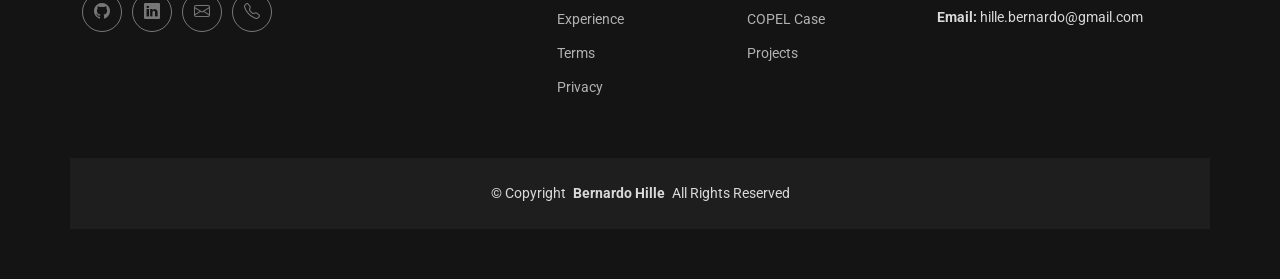
==== commit 8ba092dc: "Aprimora navegação e detalhes dos projetos Adiciona clique nas thumbnails, melhora carrosséis das pá" ====
--- a/index.html
+++ b/index.html
@@ -34,6 +34,11 @@
       <li><a href="#contact"><i class="bi bi-envelope"></i><span>Contato</span></a></li>
     </ul>
   </nav>
+
+  <div class="language-toggle" role="group" aria-label="Alternar idioma">
+    <button type="button" class="lang-btn active" data-lang="pt" aria-pressed="true">PT</button>
+    <button type="button" class="lang-btn" data-lang="en" aria-pressed="false">EN</button>
+  </div>
 
   <header id="header" class="header d-flex align-items-center fixed-top">
     <div class="container-fluid container-xl position-relative d-flex align-items-center">
--- a/assets/css/main.css
+++ b/assets/css/main.css
@@ -177,6 +177,51 @@
   background: color-mix(in srgb, var(--accent-color), transparent 15%);
 }
 
+.language-toggle {
+  display: inline-flex;
+  align-items: center;
+  gap: 4px;
+  position: fixed;
+  top: 18px;
+  right: 18px;
+  z-index: 1000;
+  padding: 4px;
+  border-radius: 999px;
+  border: 1px solid color-mix(in srgb, var(--contrast-color), transparent 70%);
+  background: rgba(20, 20, 20, 0.55);
+  backdrop-filter: blur(6px);
+}
+
+.language-toggle .lang-btn {
+  border: none;
+  background: transparent;
+  color: color-mix(in srgb, var(--contrast-color), transparent 32%);
+  font-size: 12px;
+  font-weight: 700;
+  letter-spacing: 0.08em;
+  border-radius: 999px;
+  padding: 6px 10px;
+  line-height: 1;
+  cursor: pointer;
+  transition: all 0.25s ease;
+}
+
+.language-toggle .lang-btn:hover {
+  color: var(--contrast-color);
+}
+
+.language-toggle .lang-btn.active {
+  background: var(--accent-color);
+  color: var(--contrast-color);
+}
+
+@media (min-width: 1200px) {
+  .language-toggle {
+    top: 22px;
+    right: 34px;
+  }
+}
+
 @media (max-width: 1200px) {
   .header .logo {
     order: 1;
@@ -190,6 +235,17 @@
 
   .header .navmenu {
     order: 3;
+  }
+
+  .language-toggle {
+    top: 14px;
+    right: 72px;
+    padding: 3px;
+  }
+
+  .language-toggle .lang-btn {
+    padding: 5px 8px;
+    font-size: 11px;
   }
 }
 
@@ -2088,6 +2144,12 @@
   overflow: hidden;
   border-radius: 8px;
   aspect-ratio: 4/3;
+  cursor: pointer;
+}
+
+.portfolio .portfolio-card .portfolio-image-container:focus-visible {
+  outline: 2px solid var(--accent-color);
+  outline-offset: 4px;
 }
 
 .portfolio .portfolio-card .portfolio-image-container img {
@@ -2364,21 +2426,81 @@
   overflow: hidden;
   box-shadow: 0 10px 30px rgba(0, 0, 0, 0.1);
   margin-bottom: 40px;
+  height: 560px;
+  background: color-mix(in srgb, var(--default-color), transparent 94%);
+}
+
+.portfolio-details .portfolio-details-slider .swiper-wrapper {
+  overflow: hidden;
+  height: calc(100% - 44px) !important;
+}
+
+.portfolio-details .portfolio-details-slider .swiper-slide {
+  flex: 0 0 100%;
+  display: flex;
+  align-items: center;
+  justify-content: center;
+  width: 100% !important;
+  height: 100%;
+}
+
+.portfolio-details .portfolio-details-slider.swiper-initialized .swiper-slide {
+  opacity: 0 !important;
+  visibility: hidden;
+  pointer-events: none;
+}
+
+.portfolio-details .portfolio-details-slider.swiper-initialized .swiper-slide-active {
+  opacity: 1 !important;
+  visibility: visible;
+  pointer-events: auto;
 }
 
 .portfolio-details .portfolio-details-slider img {
   width: 100%;
-  height: auto;
+  height: 100%;
+  object-fit: contain;
   display: block;
 }
 
-.portfolio-details .swiper-wrapper {
-  height: auto !important;
+.portfolio-details .portfolio-shot-crop {
+  flex: 0 1 auto;
+  height: 100%;
+  max-width: 100%;
+  aspect-ratio: 1326 / 1279;
+  background-repeat: no-repeat;
+  background-color: color-mix(in srgb, var(--default-color), transparent 92%);
+  border-radius: 8px;
+}
+
+.portfolio-details .movision-shot {
+  background-image: url("../img/portfolio/movision-dashboard-1.avif");
+  background-size: 205% 205%;
+}
+
+.portfolio-details .movision-shot-1 {
+  background-position: 0% 0%;
+}
+
+.portfolio-details .movision-shot-2 {
+  background-position: 100% 0%;
+}
+
+.portfolio-details .movision-shot-3 {
+  background-position: 0% 100%;
+}
+
+.portfolio-details .movision-shot-4 {
+  background-position: 100% 100%;
 }
 
 .portfolio-details .swiper-pagination {
   position: relative;
-  margin-top: 20px;
+  display: flex;
+  align-items: center;
+  justify-content: center;
+  min-height: 44px;
+  margin-top: 0;
   bottom: 0;
 }
 
@@ -2577,7 +2699,7 @@
 }
 
 .portfolio-details .sidebar .info-card .btn-primary {
-  display: inline-flex;
+  display: flex;
   align-items: center;
   justify-content: center;
   gap: 10px;
@@ -2592,6 +2714,10 @@
   text-decoration: none;
 }
 
+.portfolio-details .sidebar .info-card .btn-primary + .btn-primary {
+  margin-top: 14px;
+}
+
 .portfolio-details .sidebar .info-card .btn-primary:hover {
   background: color-mix(in srgb, var(--accent-color), transparent 15%);
   transform: translateY(-2px);
@@ -4592,8 +4718,9 @@
 
 .portfolio-details .portfolio-details-slider img {
   width: 100%;
-  min-height: 520px;
-  object-fit: cover;
+  height: 100%;
+  min-height: 0;
+  object-fit: contain;
 }
 
 .portfolio-details .portfolio-content blockquote .author img {
@@ -4650,11 +4777,21 @@
 }
 
 @media (max-width: 991px) {
+  .portfolio-details .portfolio-details-slider {
+    height: 420px;
+  }
+
   .portfolio-details .portfolio-details-slider img {
-    min-height: 360px;
+    min-height: 0;
   }
 
   .contact .contact-direct-grid {
     grid-template-columns: 1fr;
   }
 }
+
+@media (max-width: 575px) {
+  .portfolio-details .portfolio-details-slider {
+    height: 320px;
+  }
+}
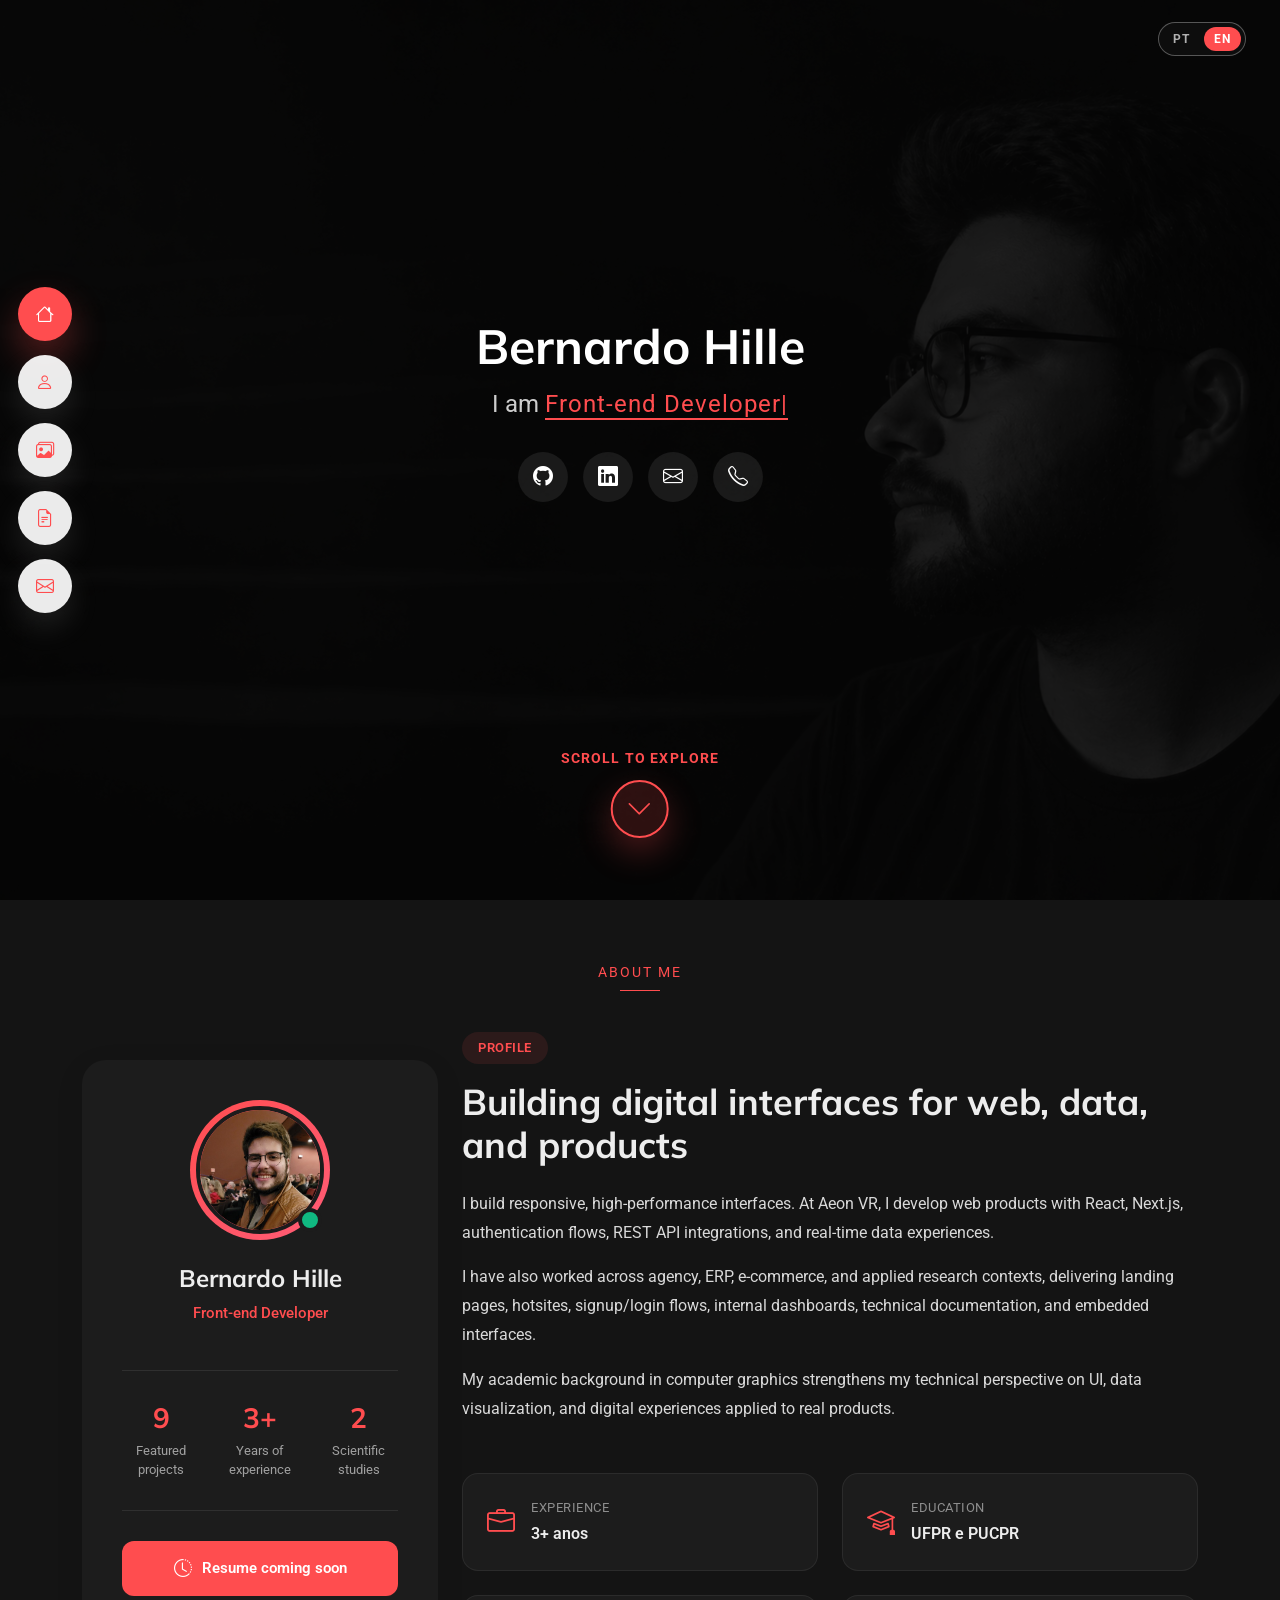
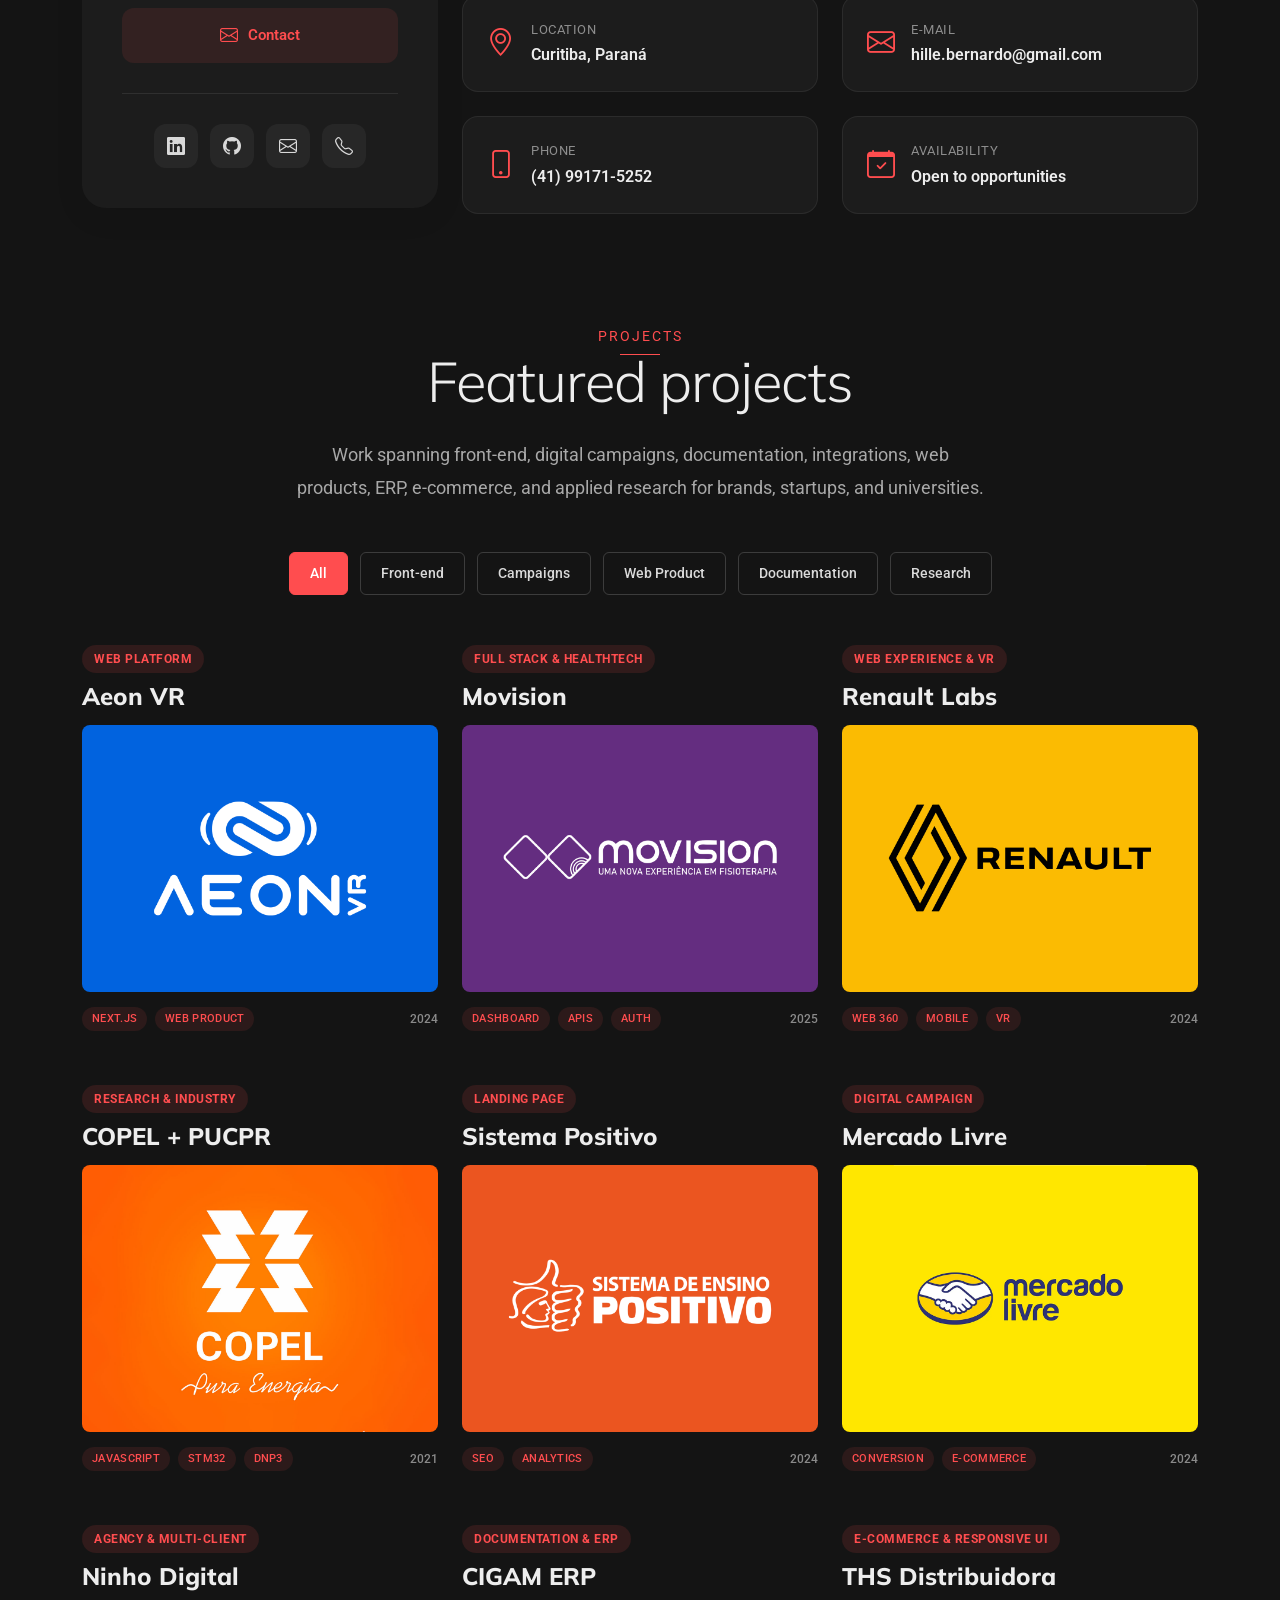
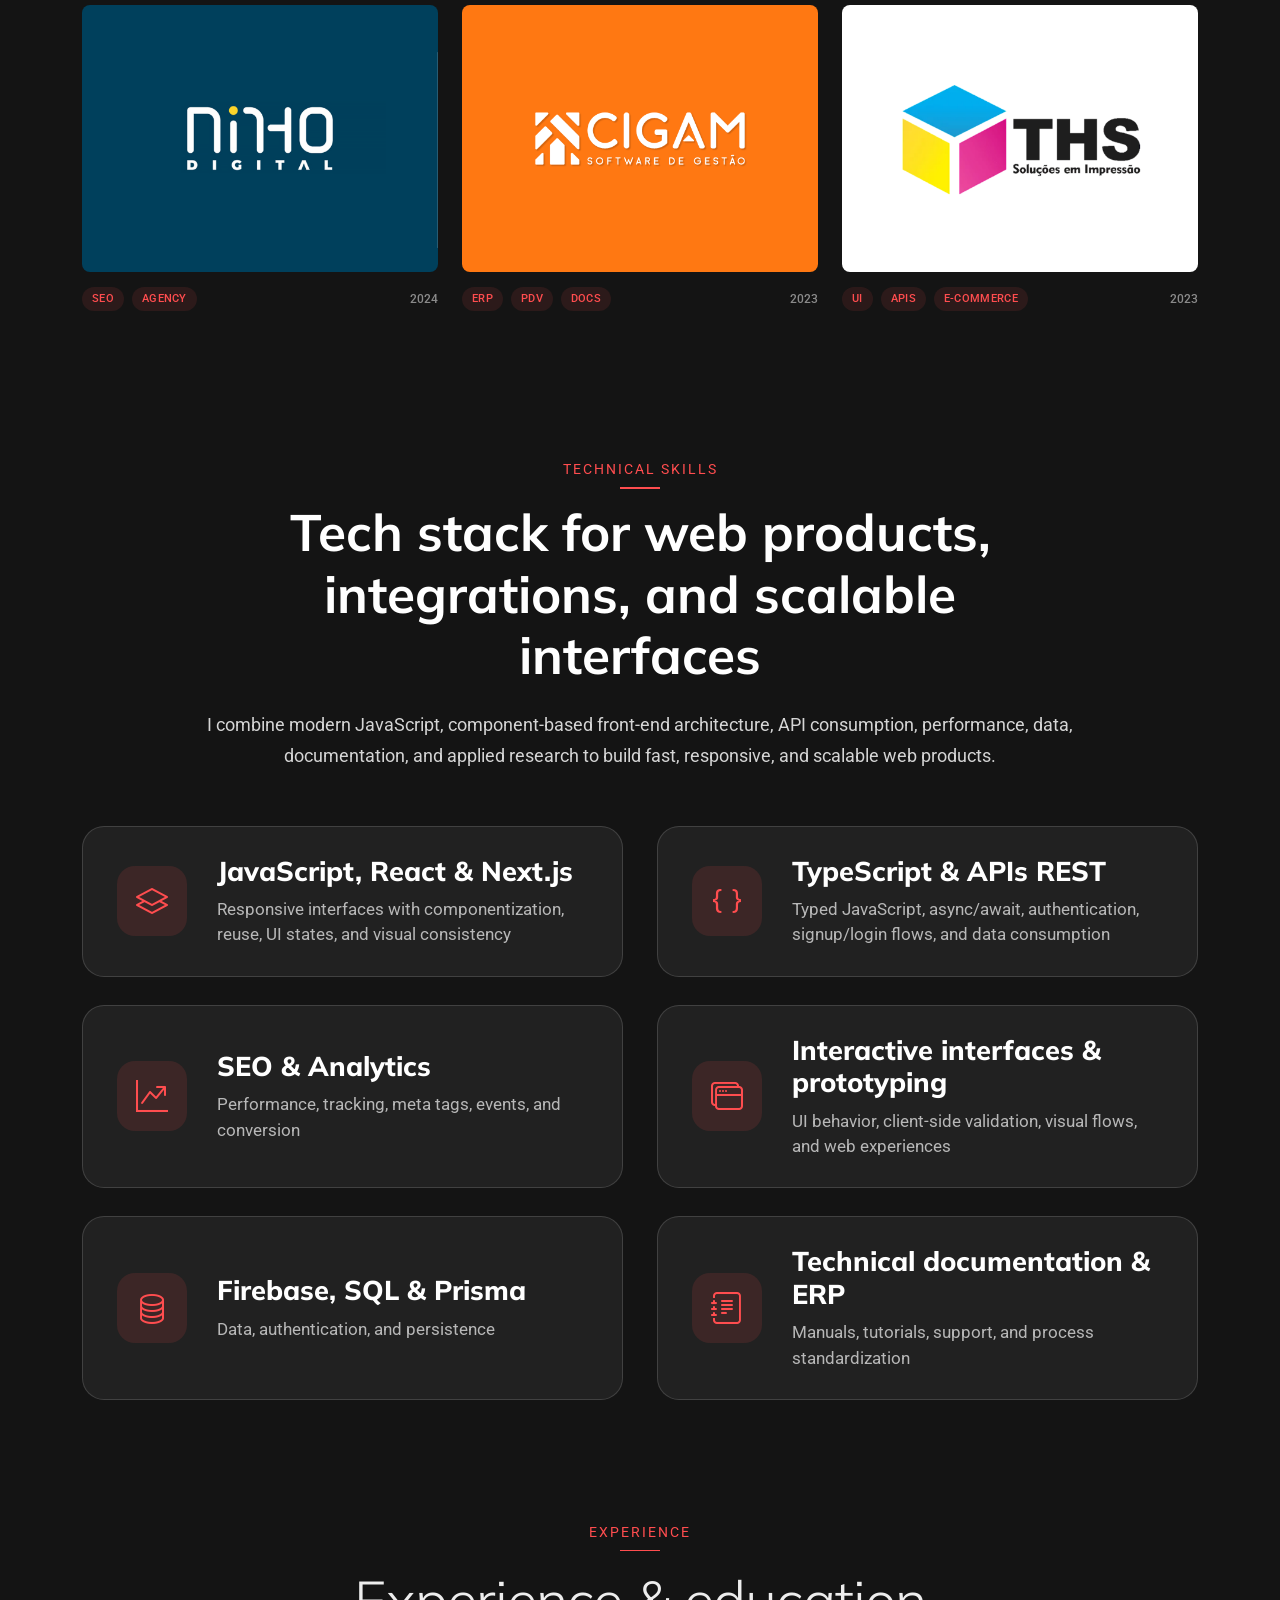
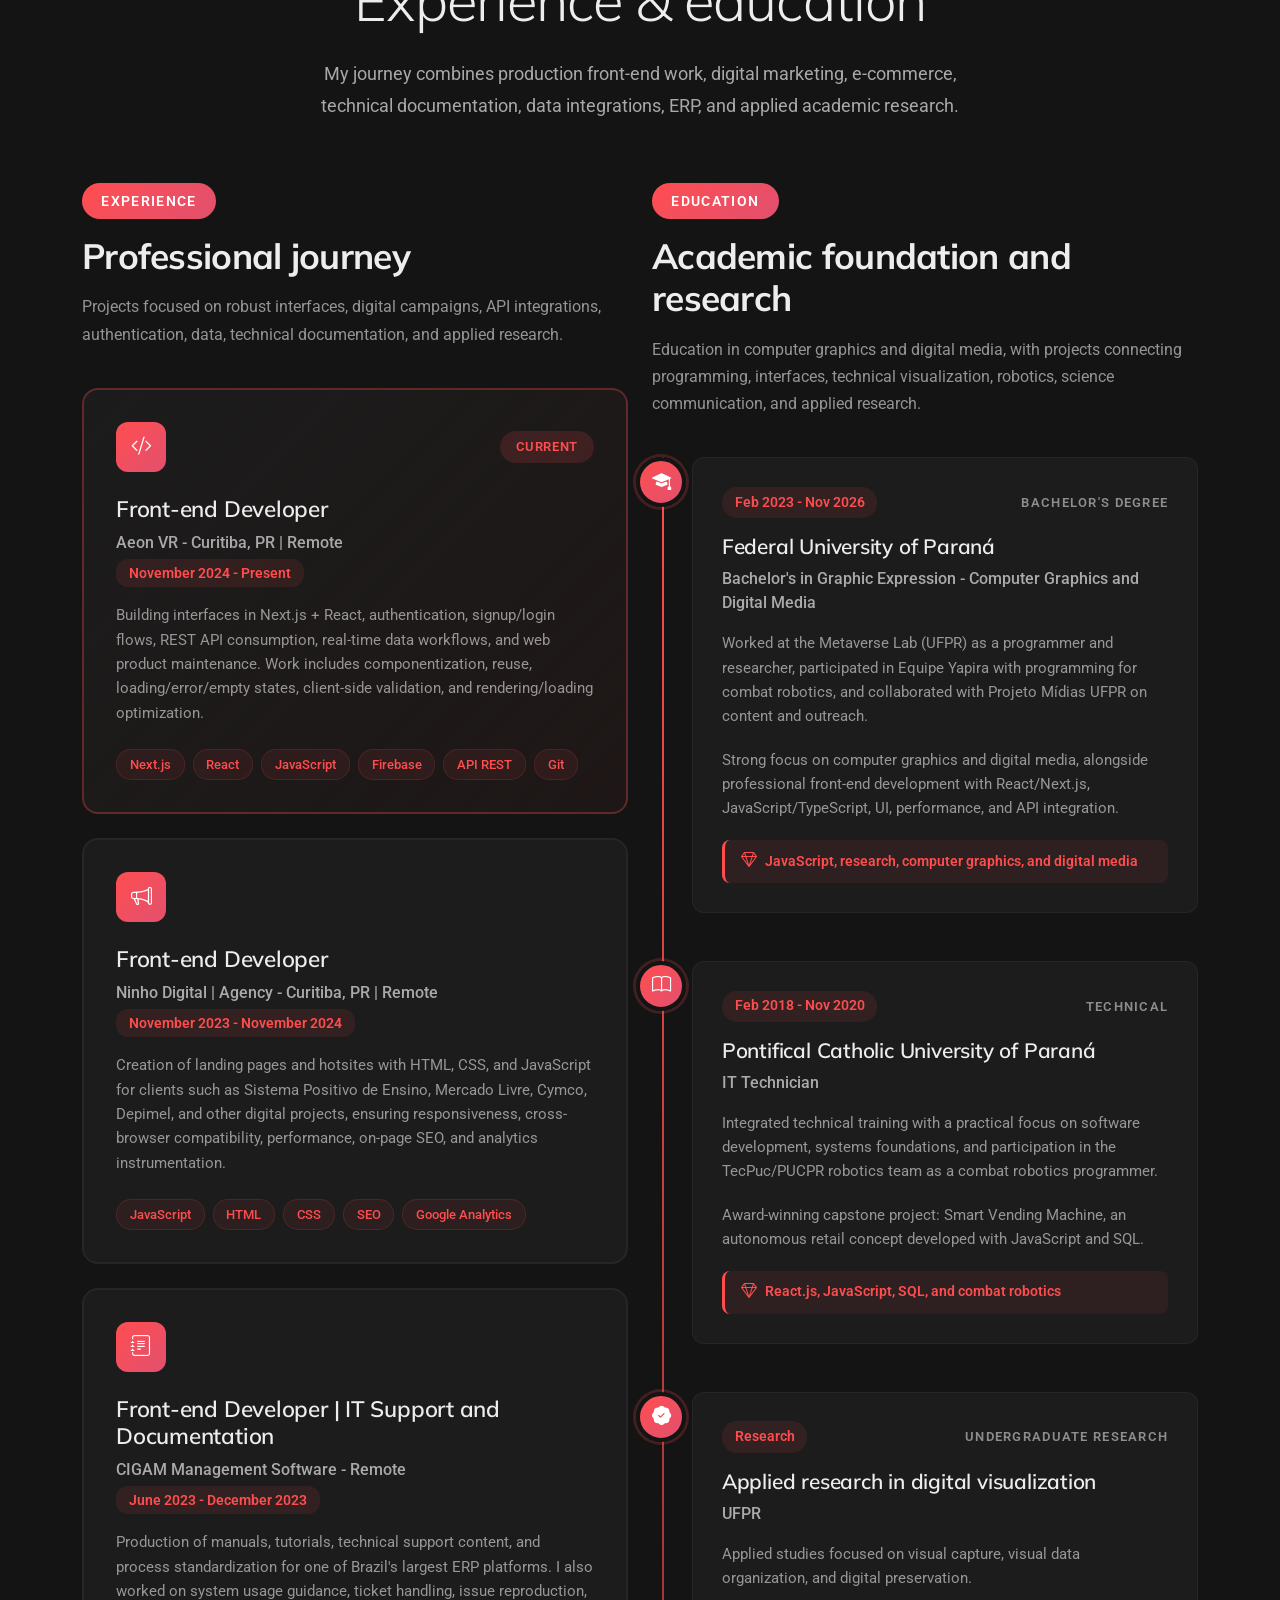
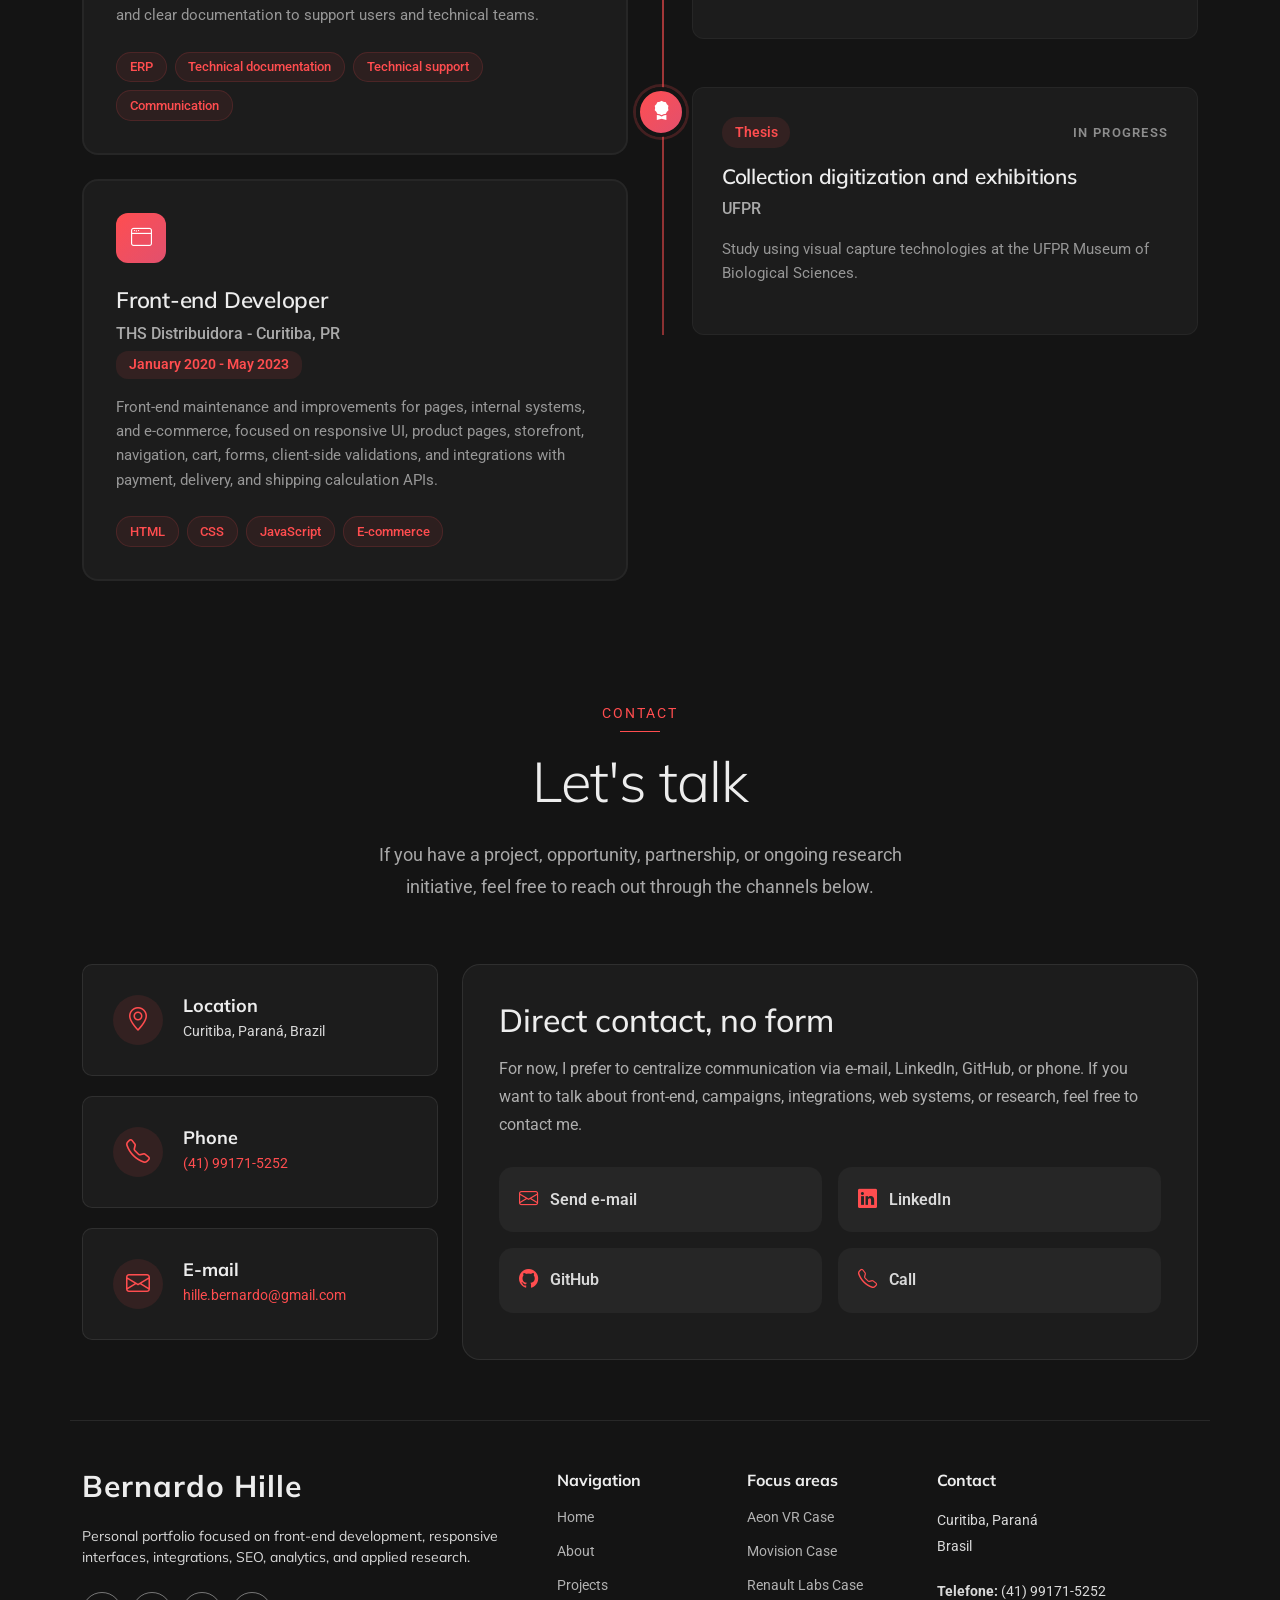
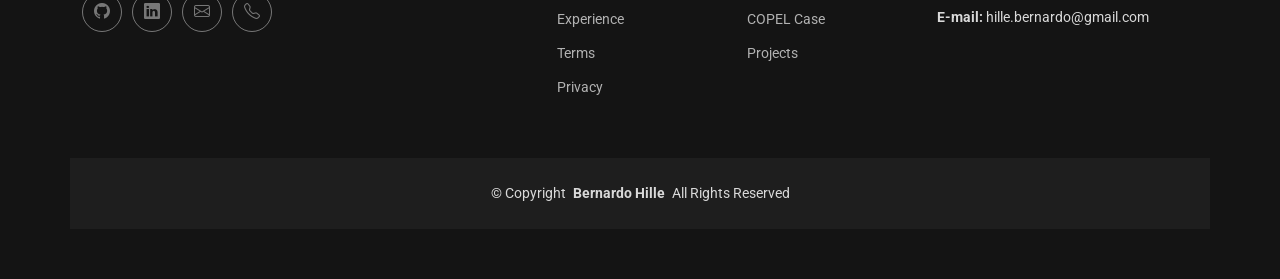
==== commit c024c4e4: "Corrige portfólio e atualiza trabalho remoto na Aeon" ====
--- a/index.html
+++ b/index.html
@@ -175,7 +175,7 @@
                 <div class="detail-item" data-aos="fade-up" data-aos-delay="100">
                   <i class="bi bi-envelope"></i>
                   <div class="detail-content">
-                    <span>Email</span>
+                    <span>E-mail</span>
                     <strong>hille.bernardo@gmail.com</strong>
                   </div>
                 </div>
@@ -401,7 +401,7 @@
             <div class="col-lg-4 col-md-6 portfolio-item isotope-item filter-digital">
               <div class="portfolio-card">
                 <div class="portfolio-heading">
-                  <span class="project-category">Agência &amp; Multi-cliente</span>
+                  <span class="project-category">Agência &amp; Multicliente</span>
                   <h4>Ninho Digital</h4>
                 </div>
                 <div class="portfolio-image-container">
@@ -581,7 +581,7 @@
                   </div>
                   <div class="card-body">
                     <h3>Desenvolvedor Front-end</h3>
-                    <p class="company-name">Aeon VR - Curitiba, PR | Presencial</p>
+                    <p class="company-name">Aeon VR - Curitiba, PR | Remoto</p>
                     <span class="duration">Novembro 2024 - Presente</span>
                     <p class="description">Interfaces em Next.js + React, autenticação, cadastro/login, consumo de APIs REST, fluxos conectados a dados em tempo real e manutenção de produto web. Atuação com componentização, reutilização, estados de loading/erro/empty, validações no cliente e otimizações de renderização e carregamento.</p>
                     <div class="skills-tags">
@@ -785,7 +785,7 @@
                 <i class="bi bi-envelope"></i>
               </div>
               <div>
-                <h3>Email</h3>
+                <h3>E-mail</h3>
                 <p><a href="mailto:hille.bernardo@gmail.com">hille.bernardo@gmail.com</a></p>
               </div>
             </div>
@@ -794,11 +794,11 @@
           <div class="col-lg-8">
             <div class="contact-direct-card">
               <h3>Contato direto, sem formulário</h3>
-              <p>Por enquanto, prefiro centralizar tudo por email, LinkedIn, GitHub ou telefone. Se quiser conversar sobre front-end, campanhas, integrações, sistemas web ou pesquisa, é só me chamar.</p>
+              <p>Por enquanto, prefiro centralizar tudo por e-mail, LinkedIn, GitHub ou telefone. Se quiser conversar sobre front-end, campanhas, integrações, sistemas web ou pesquisa, é só me chamar.</p>
               <div class="contact-direct-grid">
                 <a href="mailto:hille.bernardo@gmail.com" class="contact-direct-link">
                   <i class="bi bi-envelope"></i>
-                  <span>Enviar email</span>
+                  <span>Enviar e-mail</span>
                 </a>
                 <a href="https://www.linkedin.com/in/bernardo-hille-b440221bb/" target="_blank" rel="noreferrer" class="contact-direct-link">
                   <i class="bi bi-linkedin"></i>
@@ -865,7 +865,7 @@
           <p>Curitiba, Paraná</p>
           <p>Brasil</p>
           <p class="mt-4"><strong>Telefone:</strong> <span>(41) 99171-5252</span></p>
-          <p><strong>Email:</strong> <span>hille.bernardo@gmail.com</span></p>
+          <p><strong>E-mail:</strong> <span>hille.bernardo@gmail.com</span></p>
         </div>
       </div>
     </div>
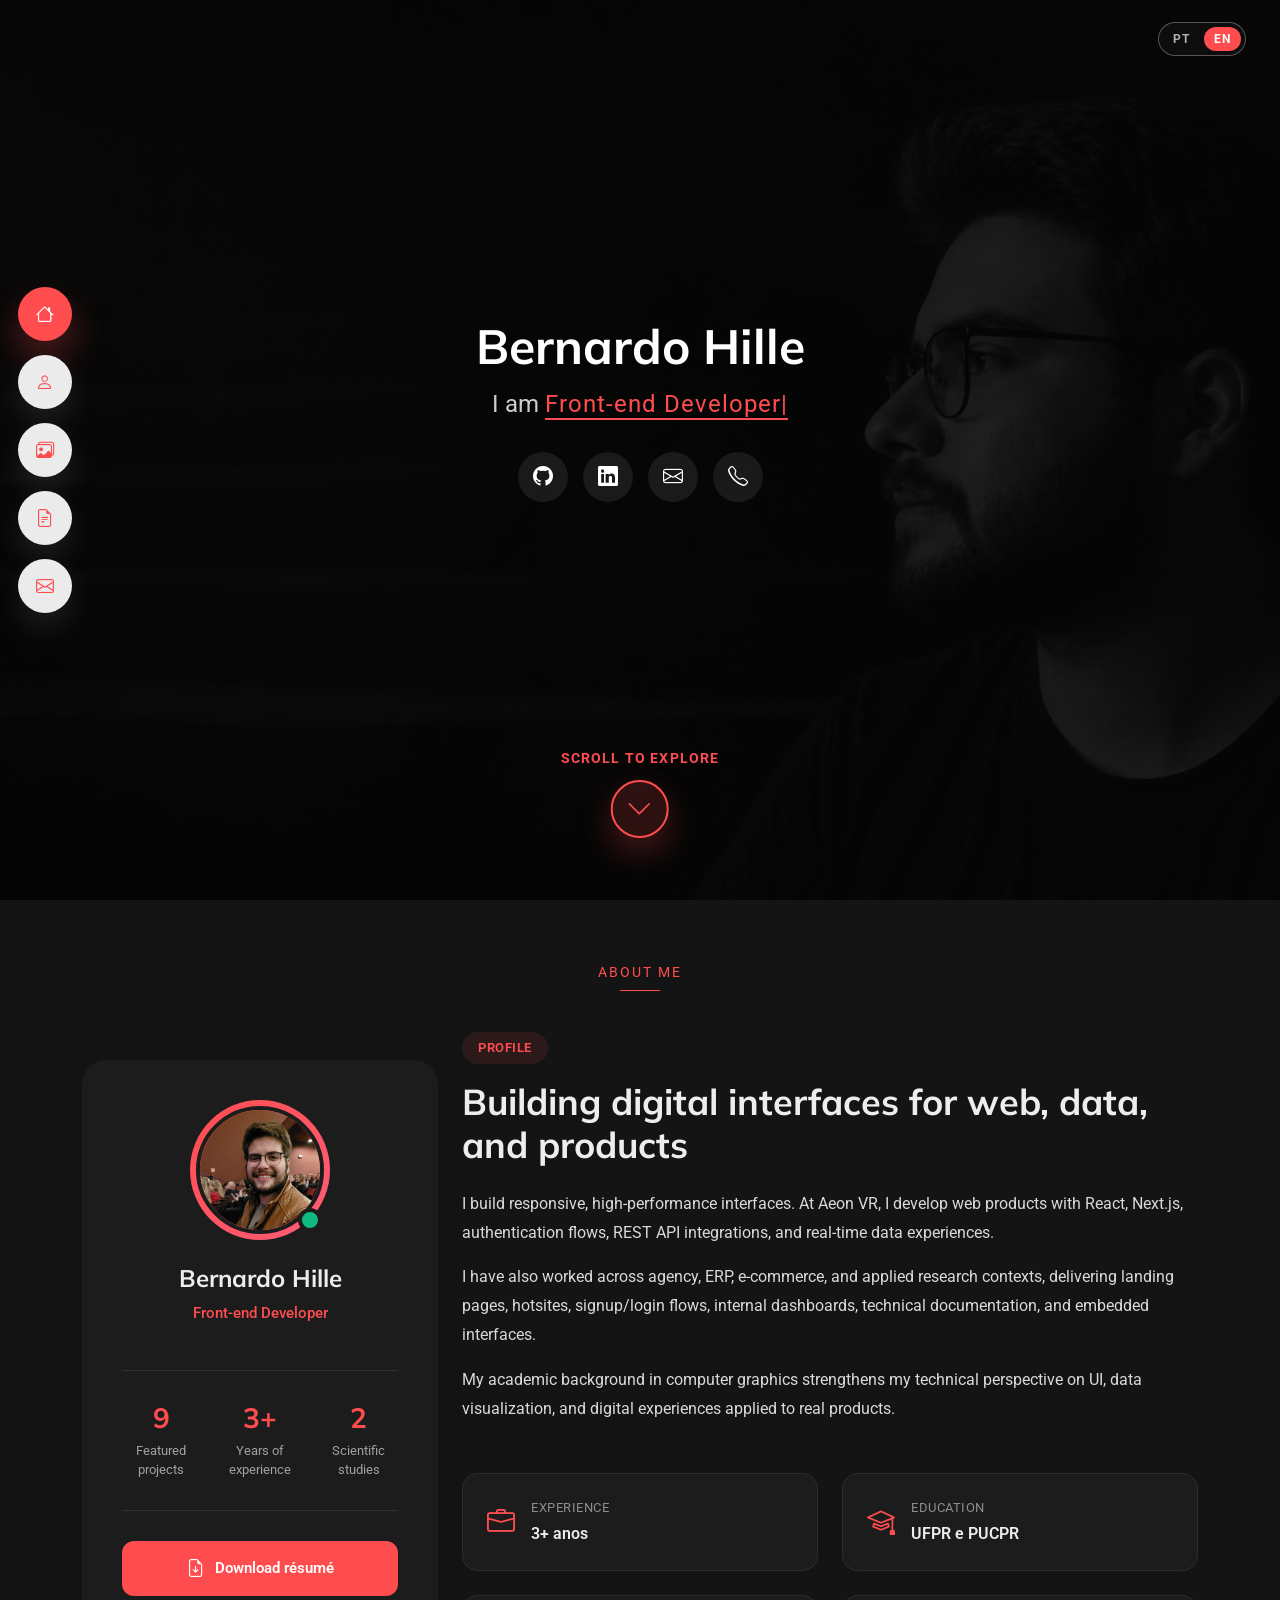
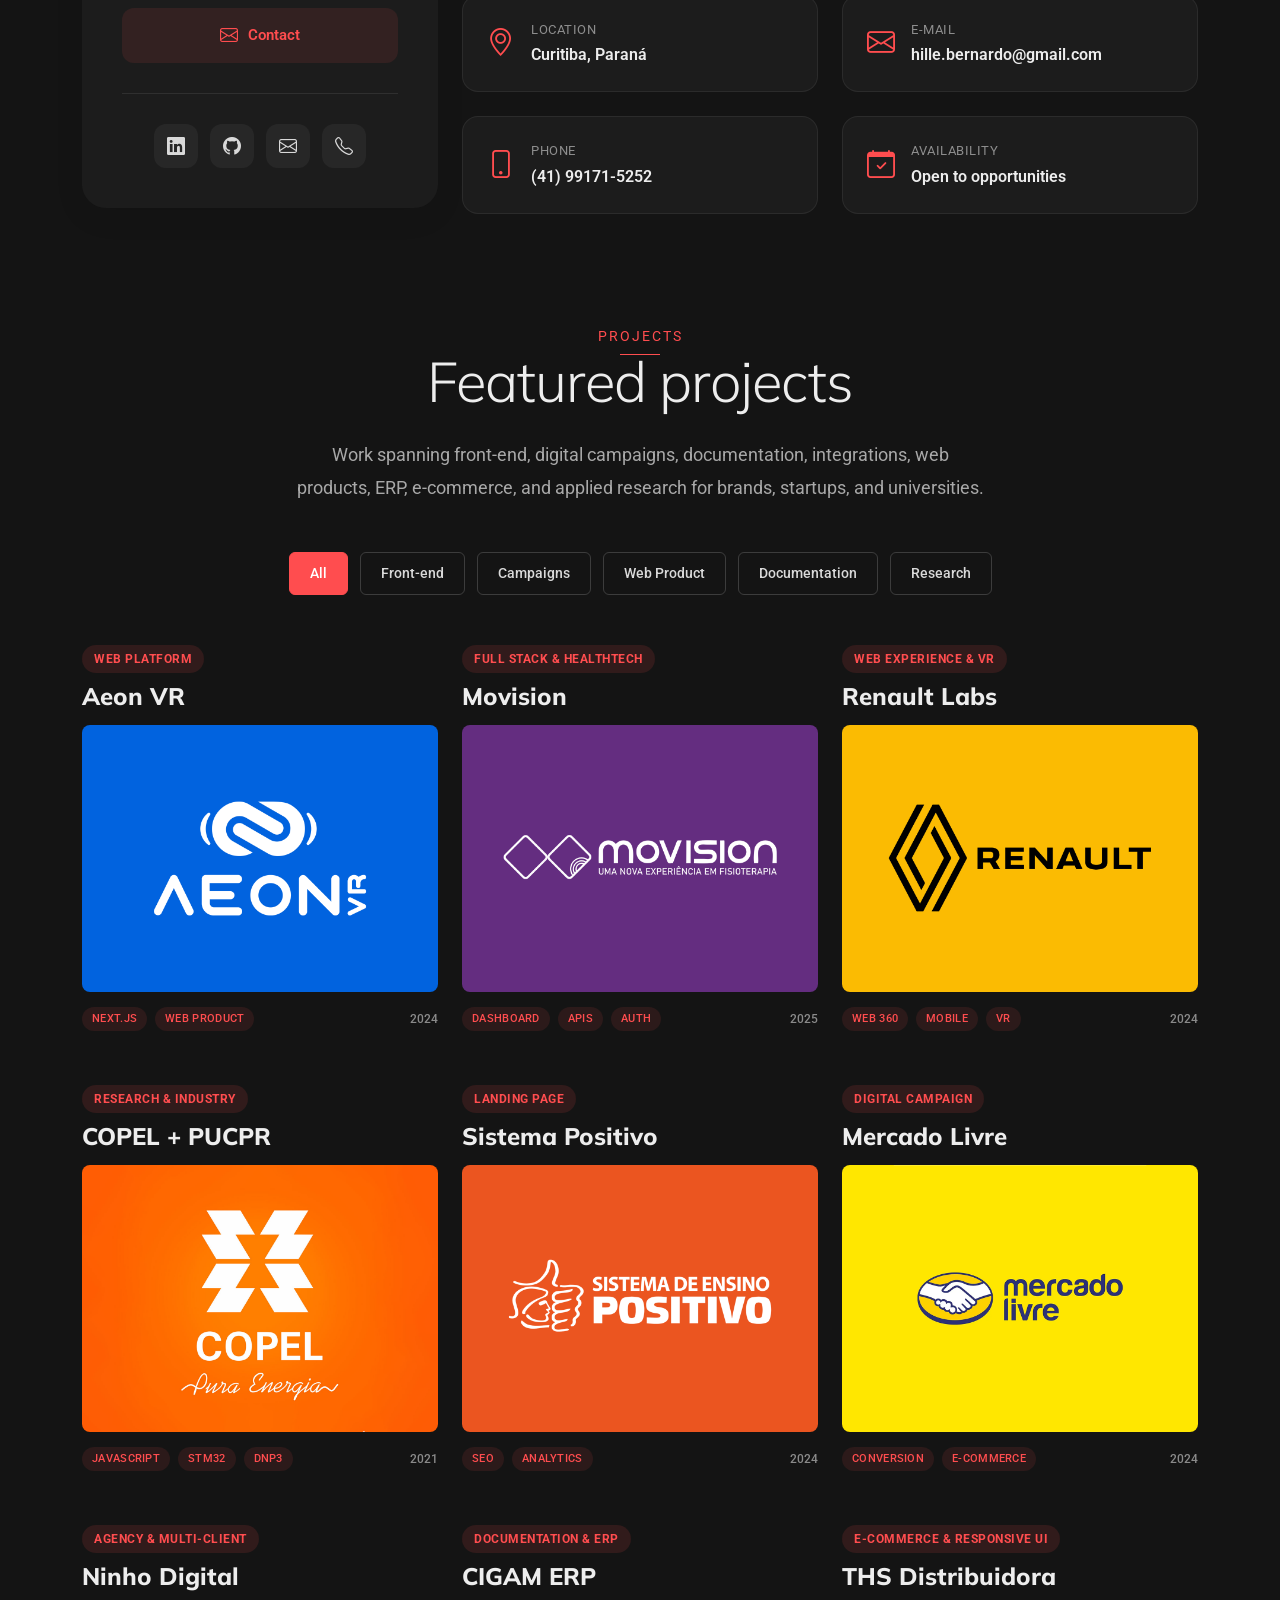
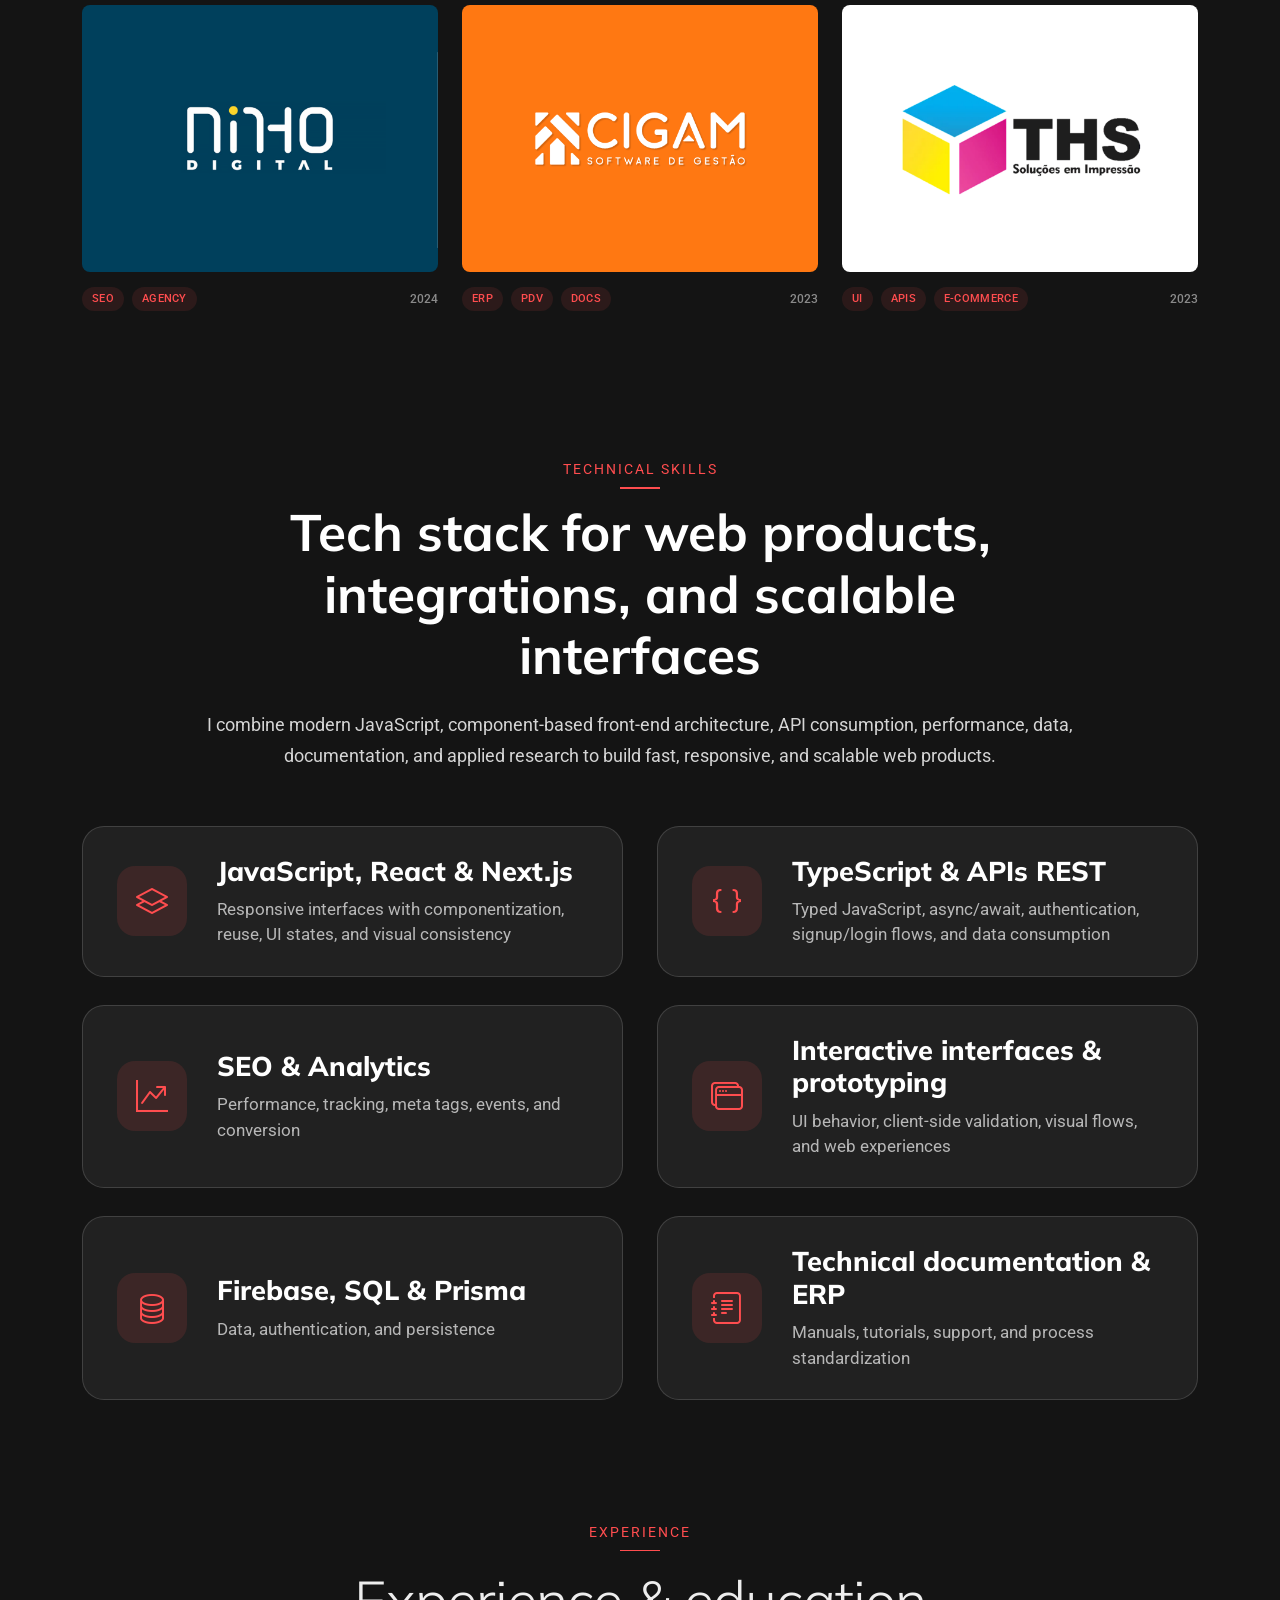
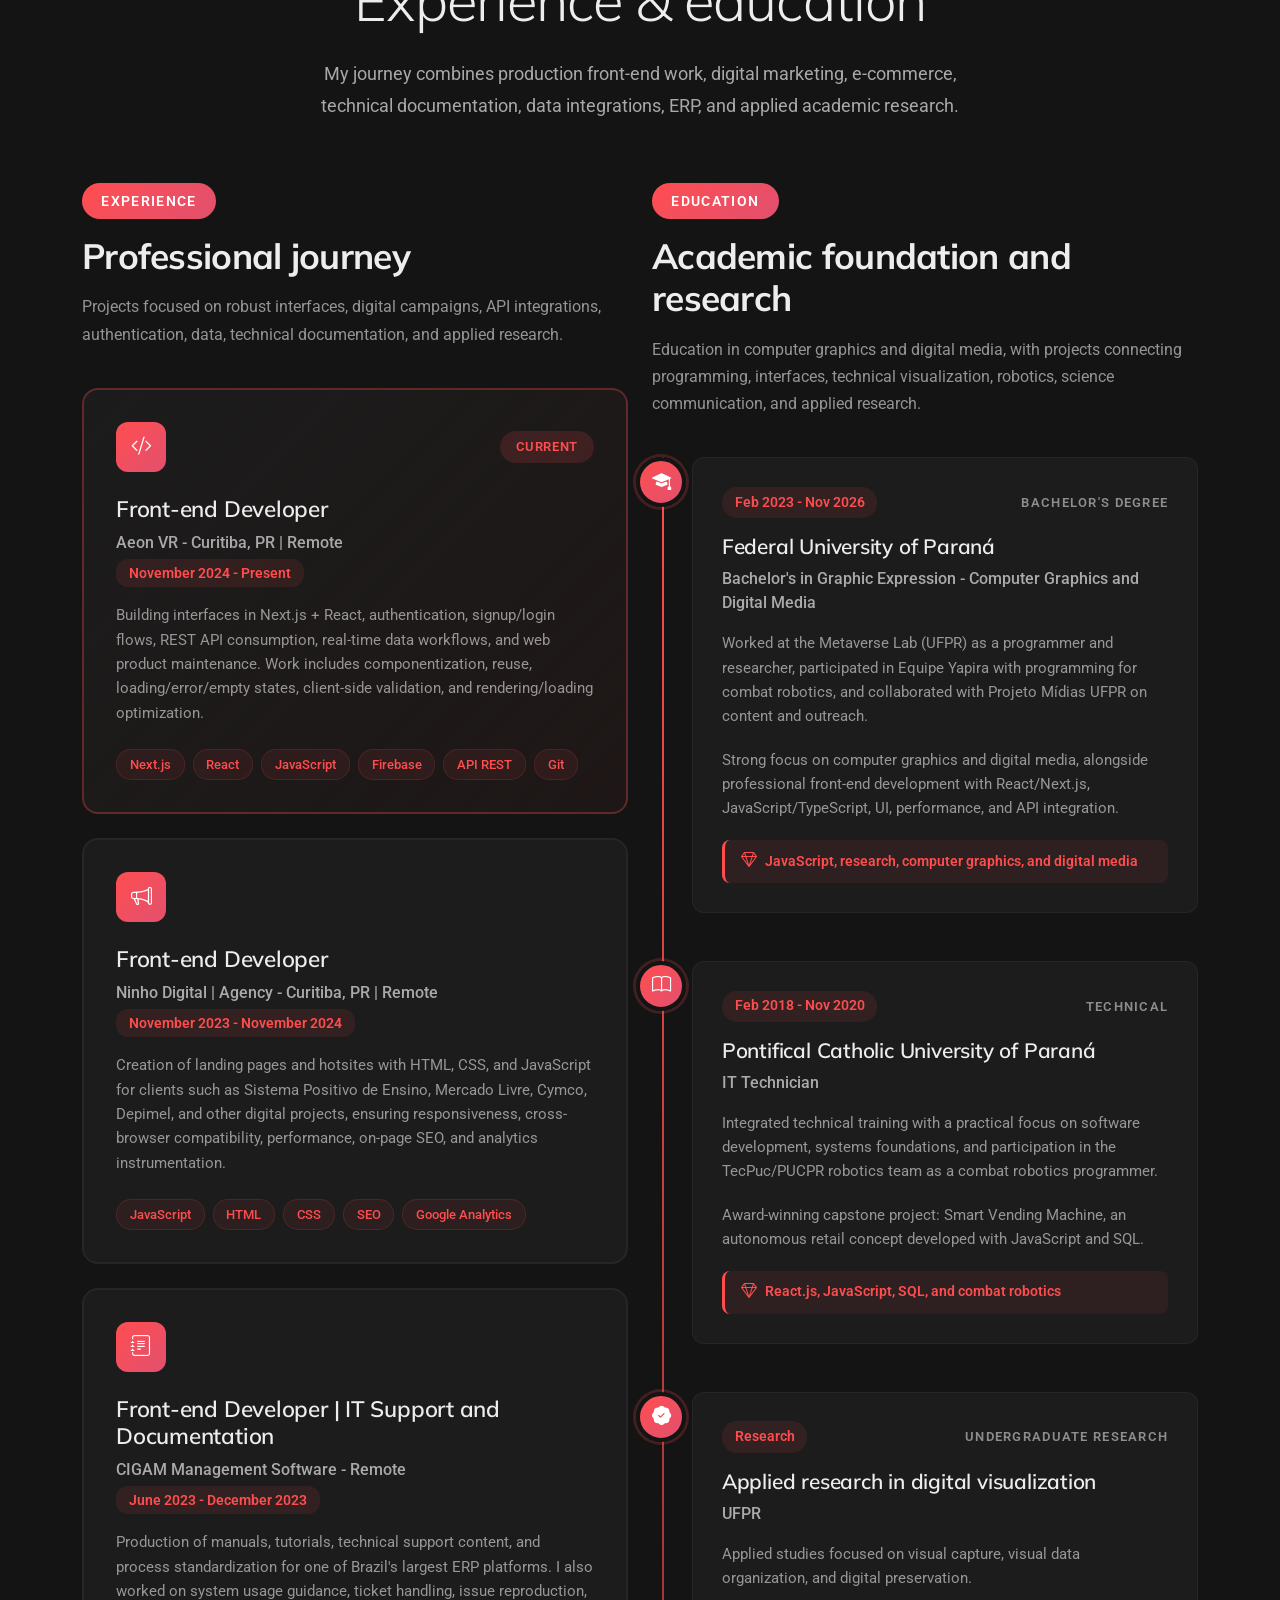
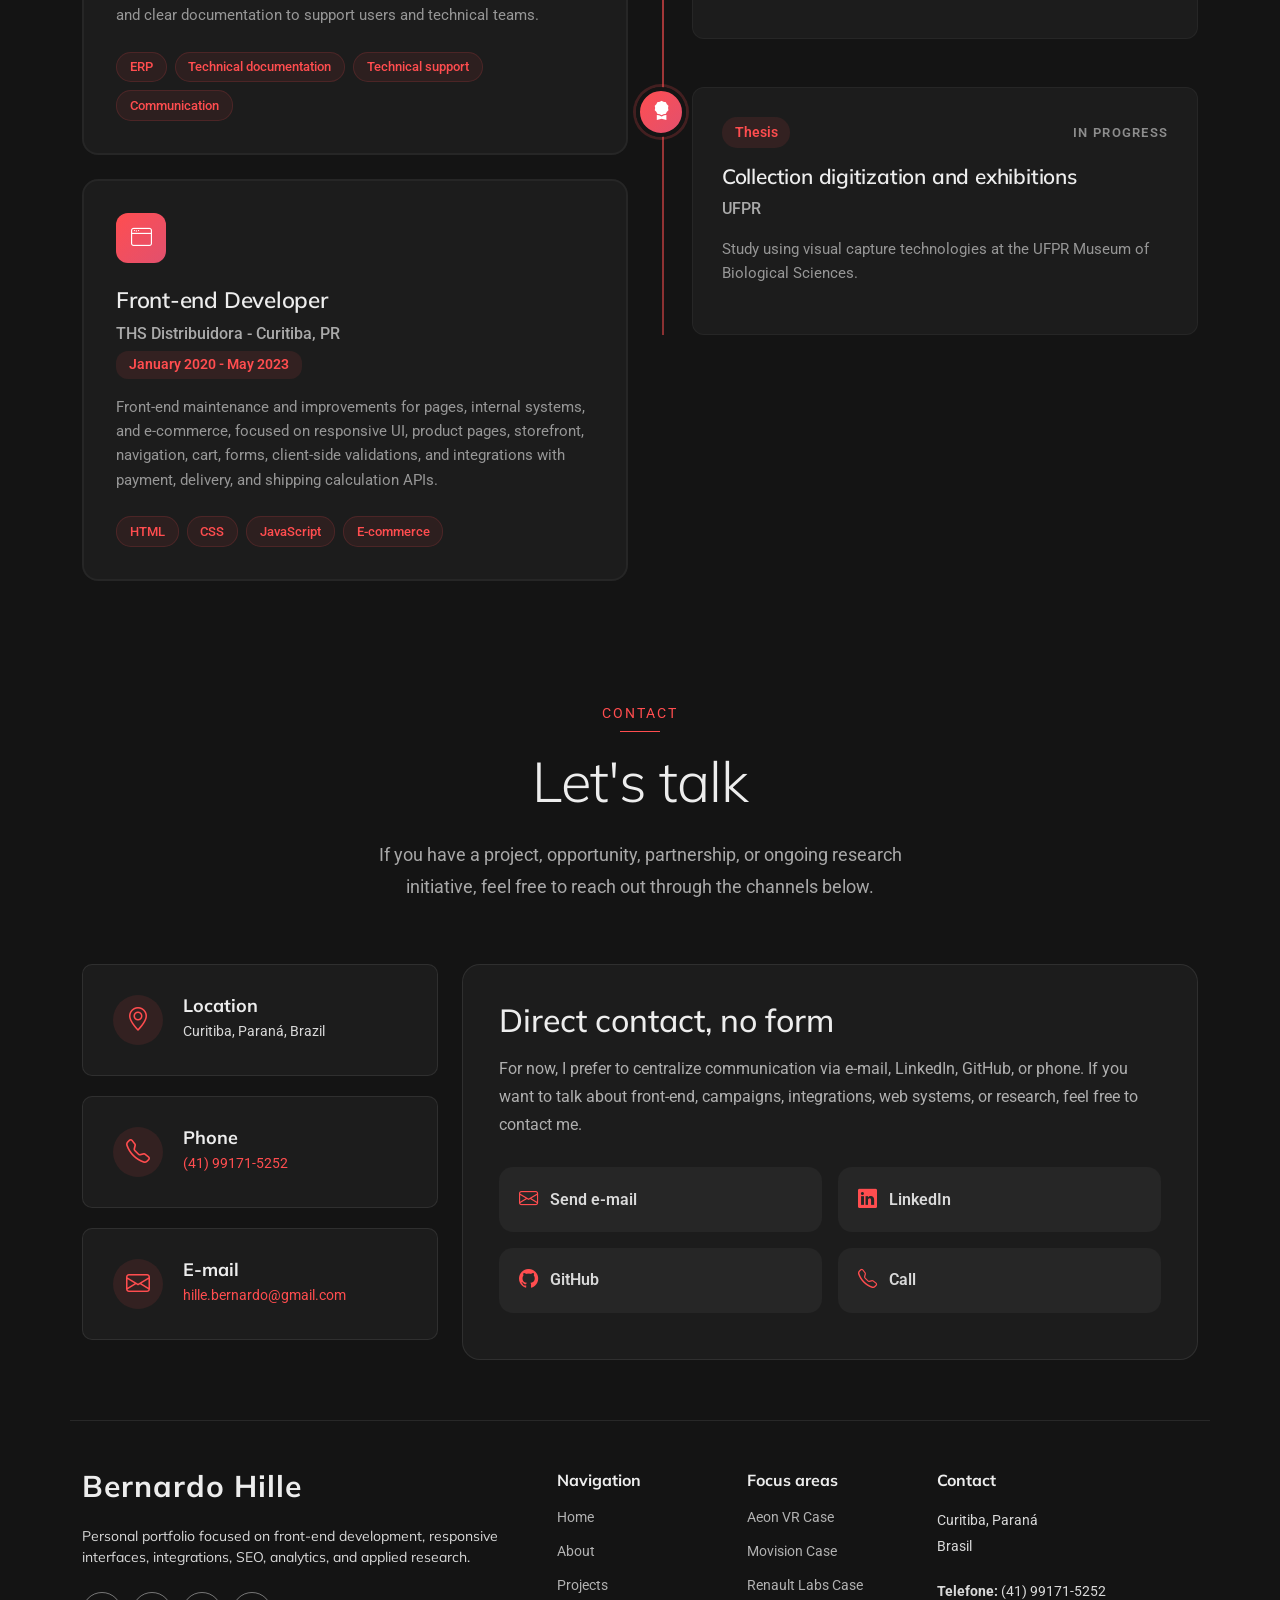
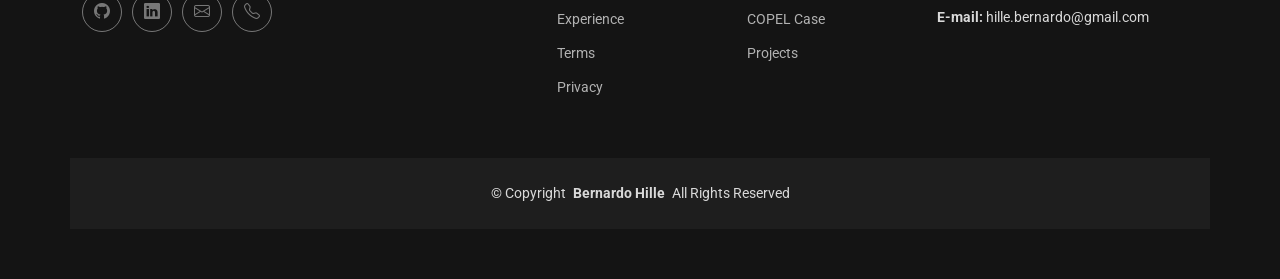
==== commit 064b81b4: "Adiciona download do currículo ao portfólio" ====
--- a/index.html
+++ b/index.html
@@ -124,7 +124,7 @@
               </div>
 
               <div class="profile-actions">
-                <a href="#contact" class="btn-primary"><i class="bi bi-clock-history"></i> CV em breve</a>
+                <a href="assets/docs/Bernardo-Hille-CV-Frontend.pdf" class="btn-primary" download><i class="bi bi-file-earmark-arrow-down"></i> Baixar currículo</a>
                 <a href="#contact" class="btn-secondary"><i class="bi bi-envelope"></i> Contato</a>
               </div>
 
